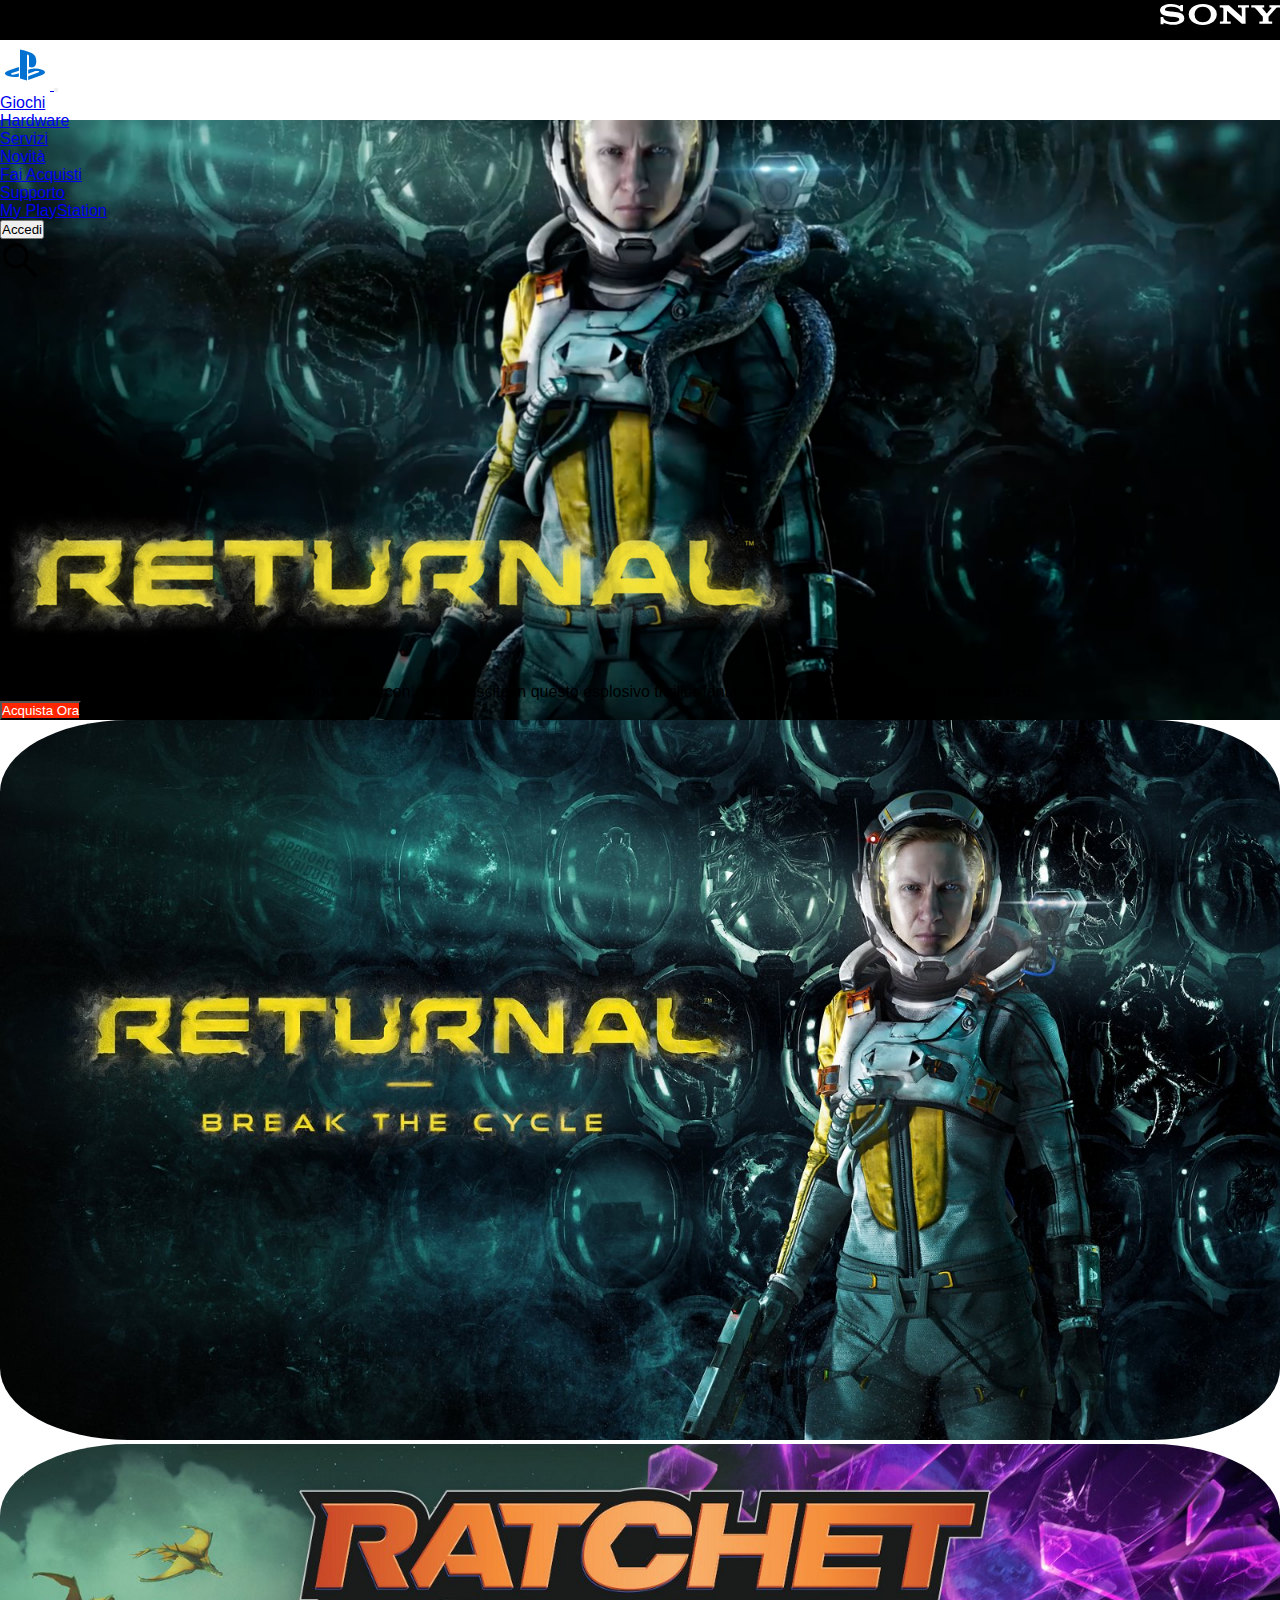
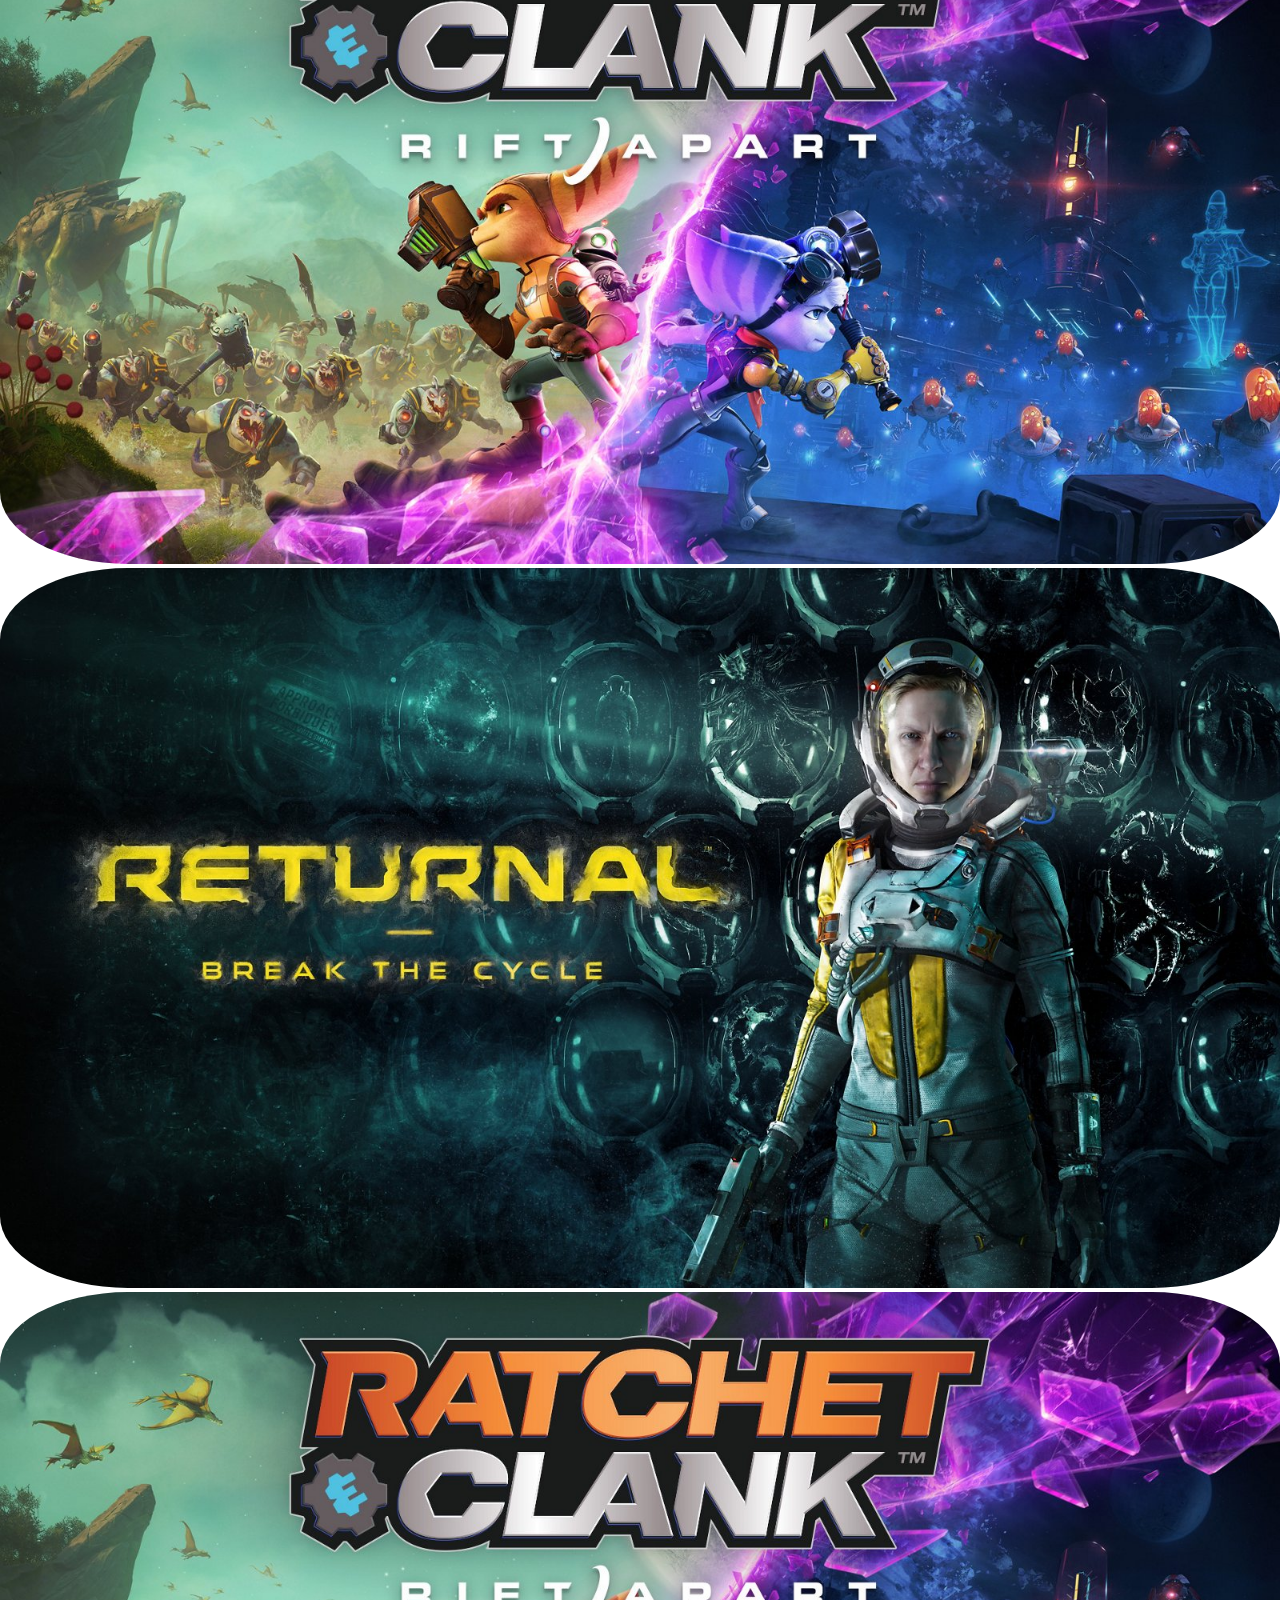
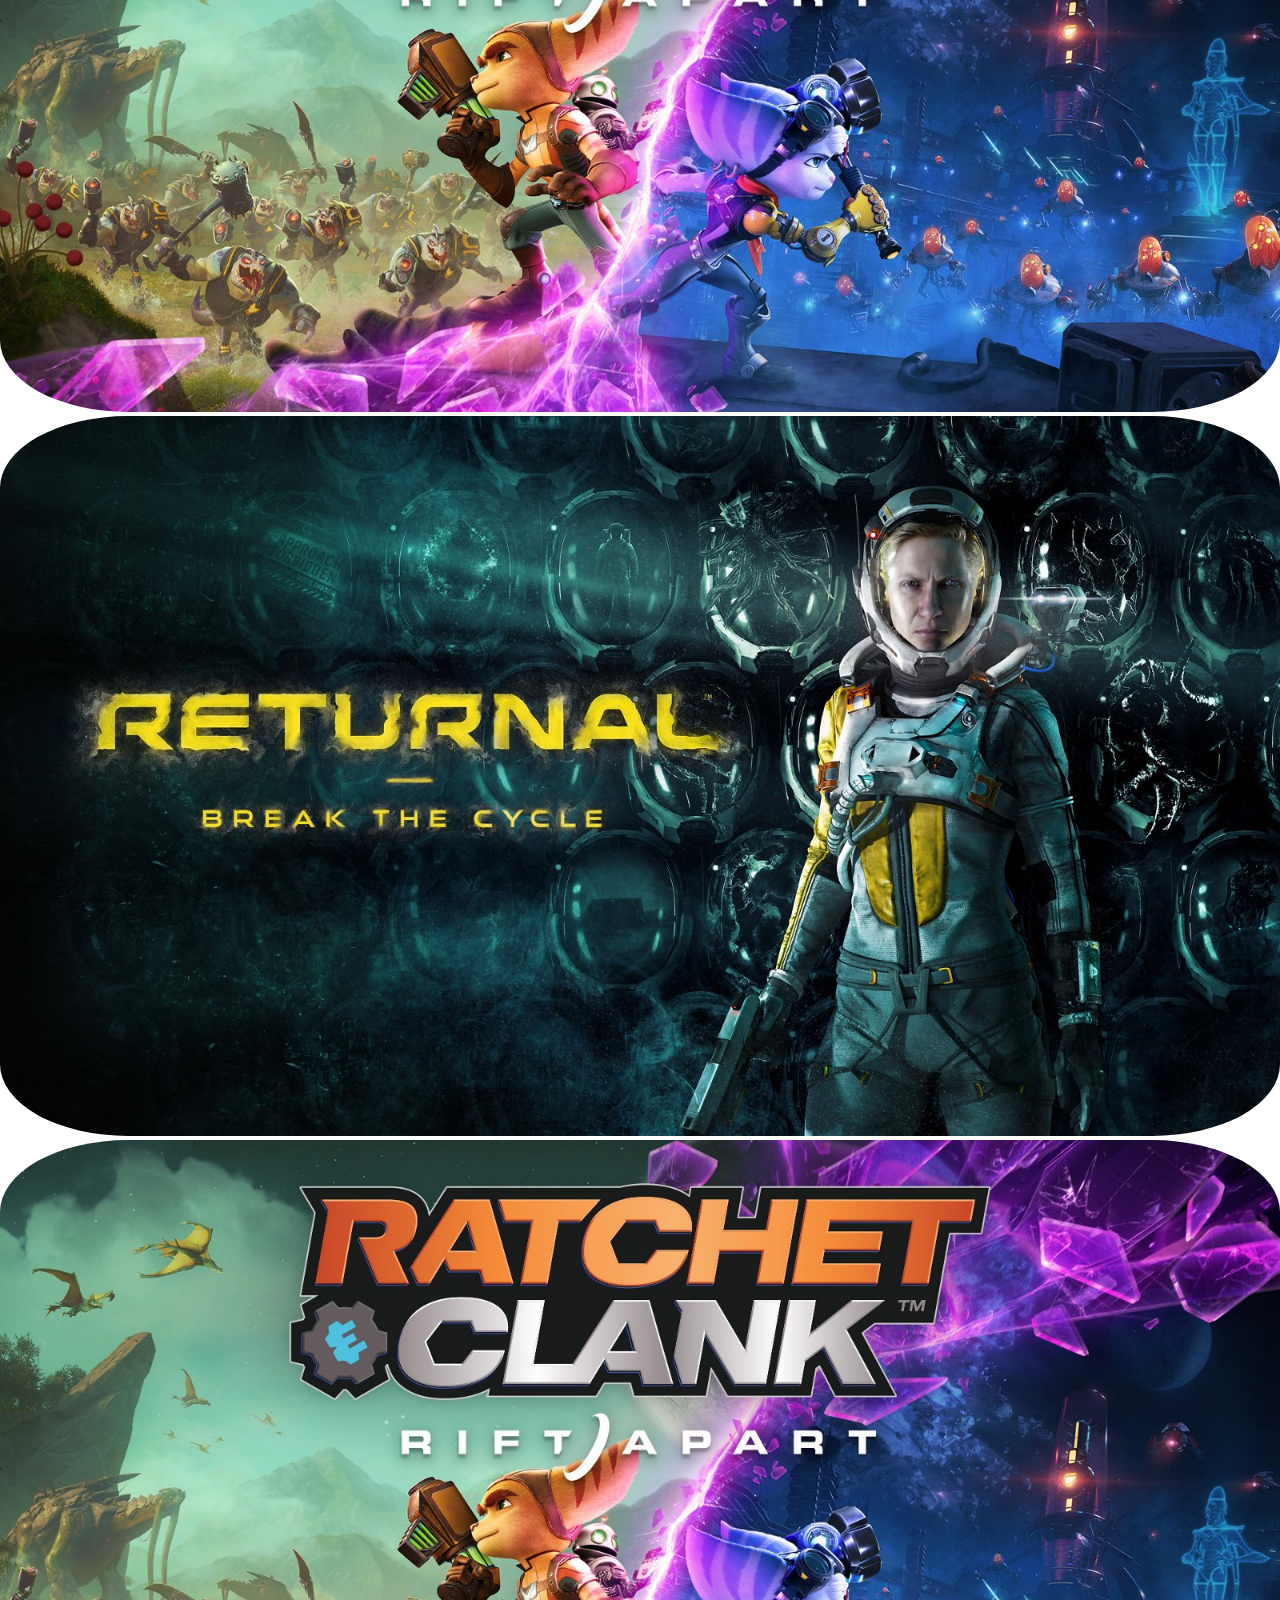
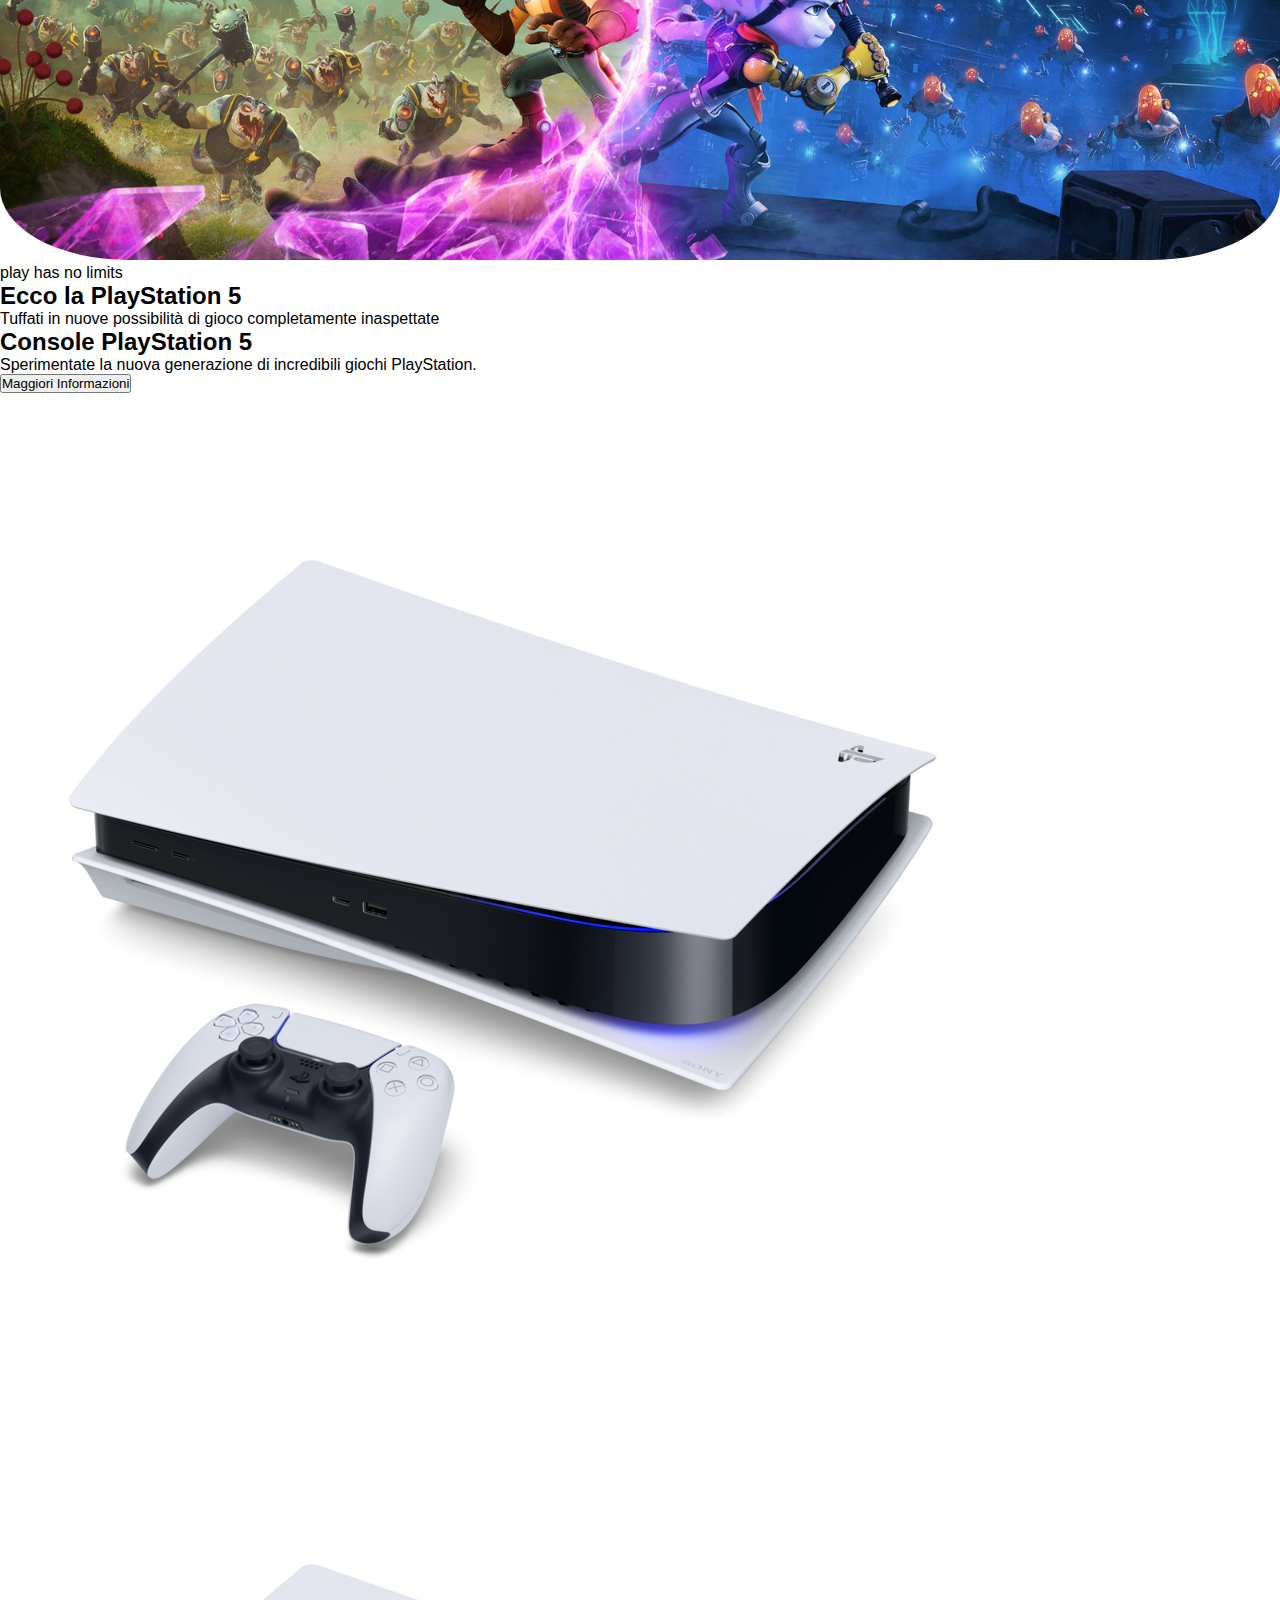
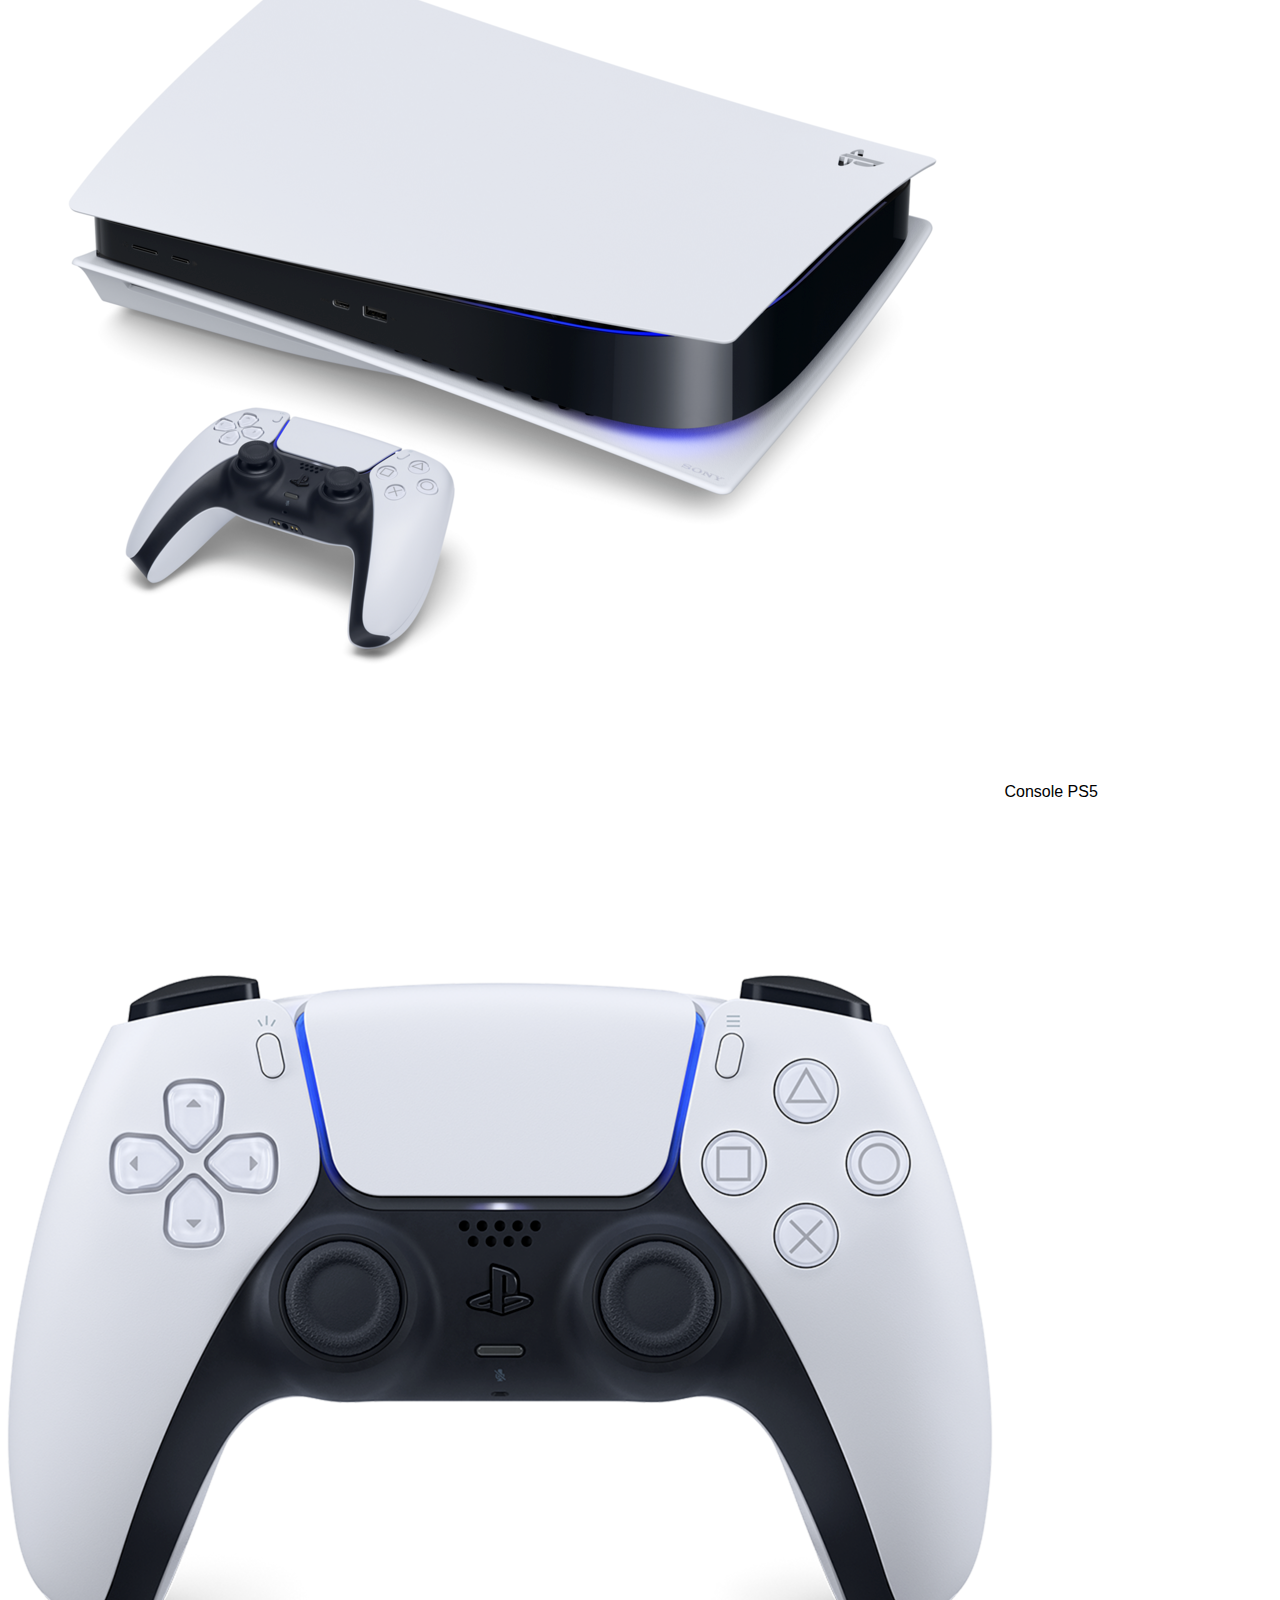
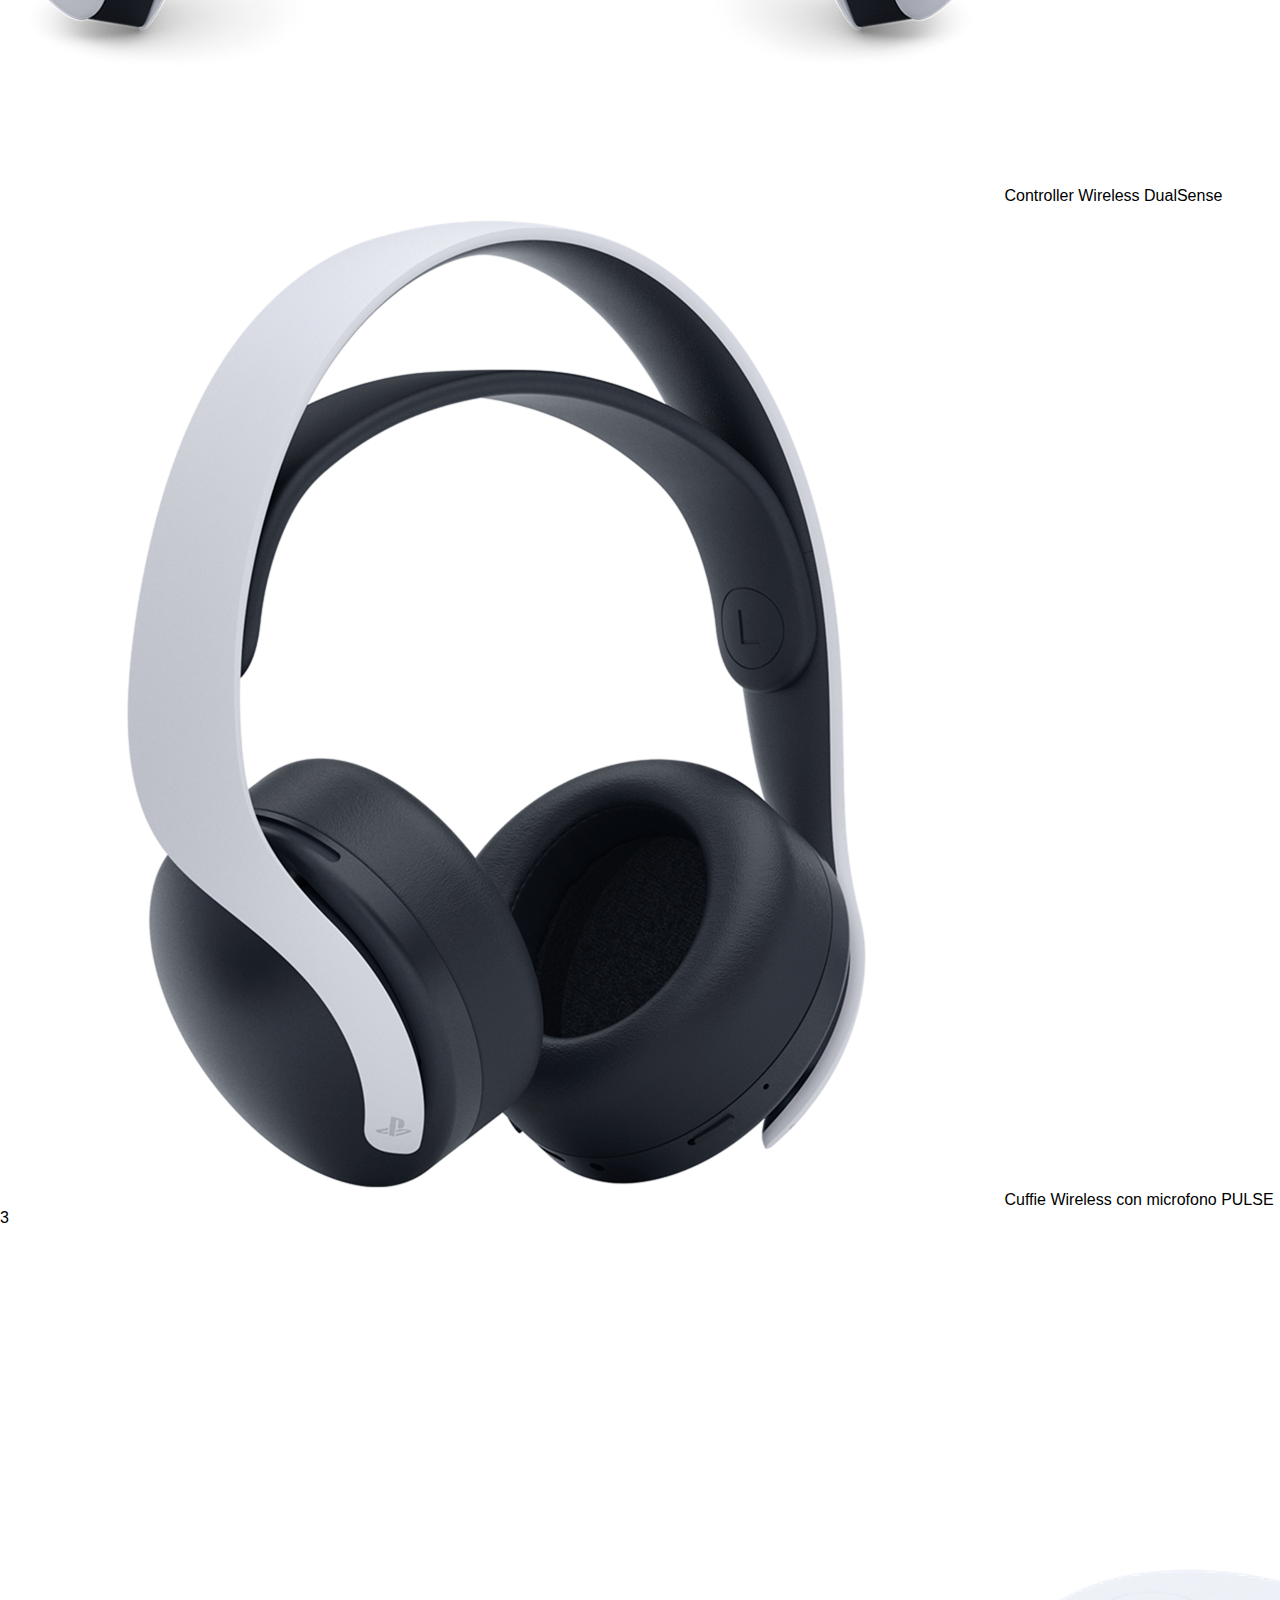
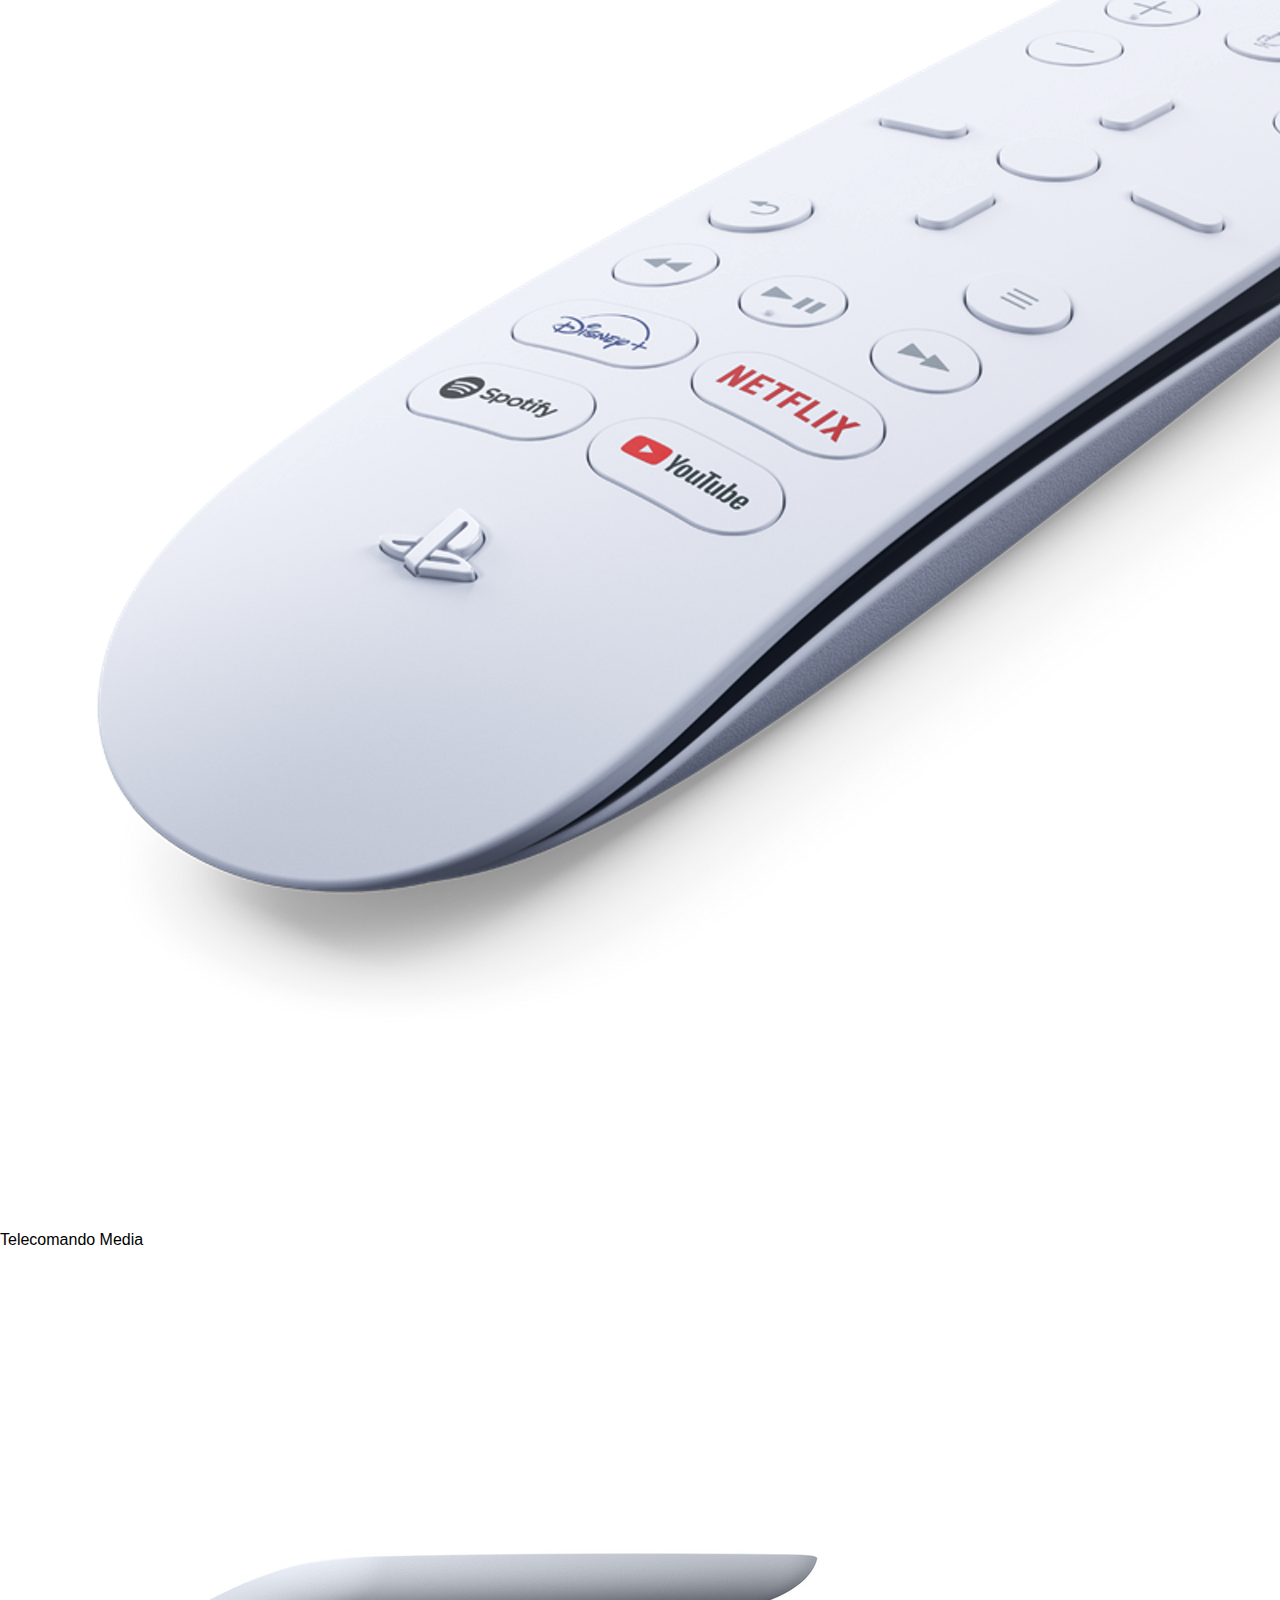
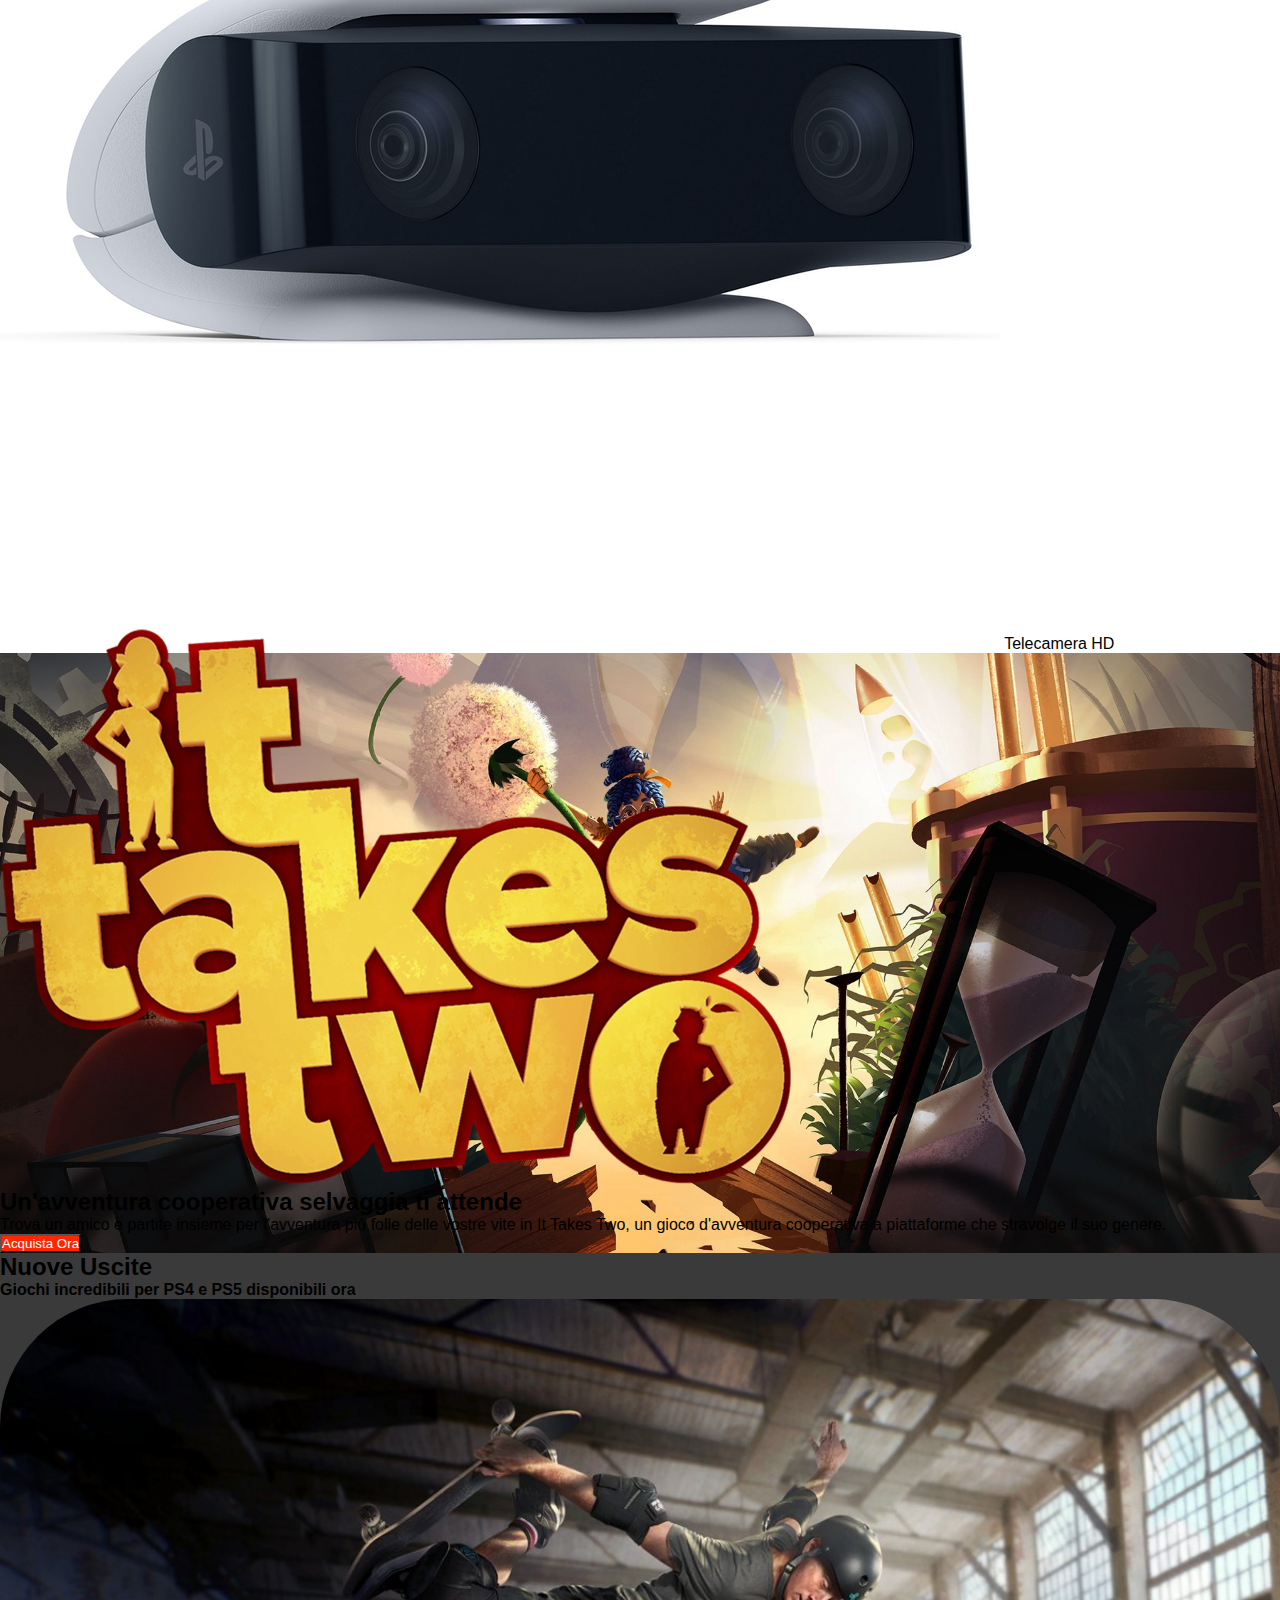
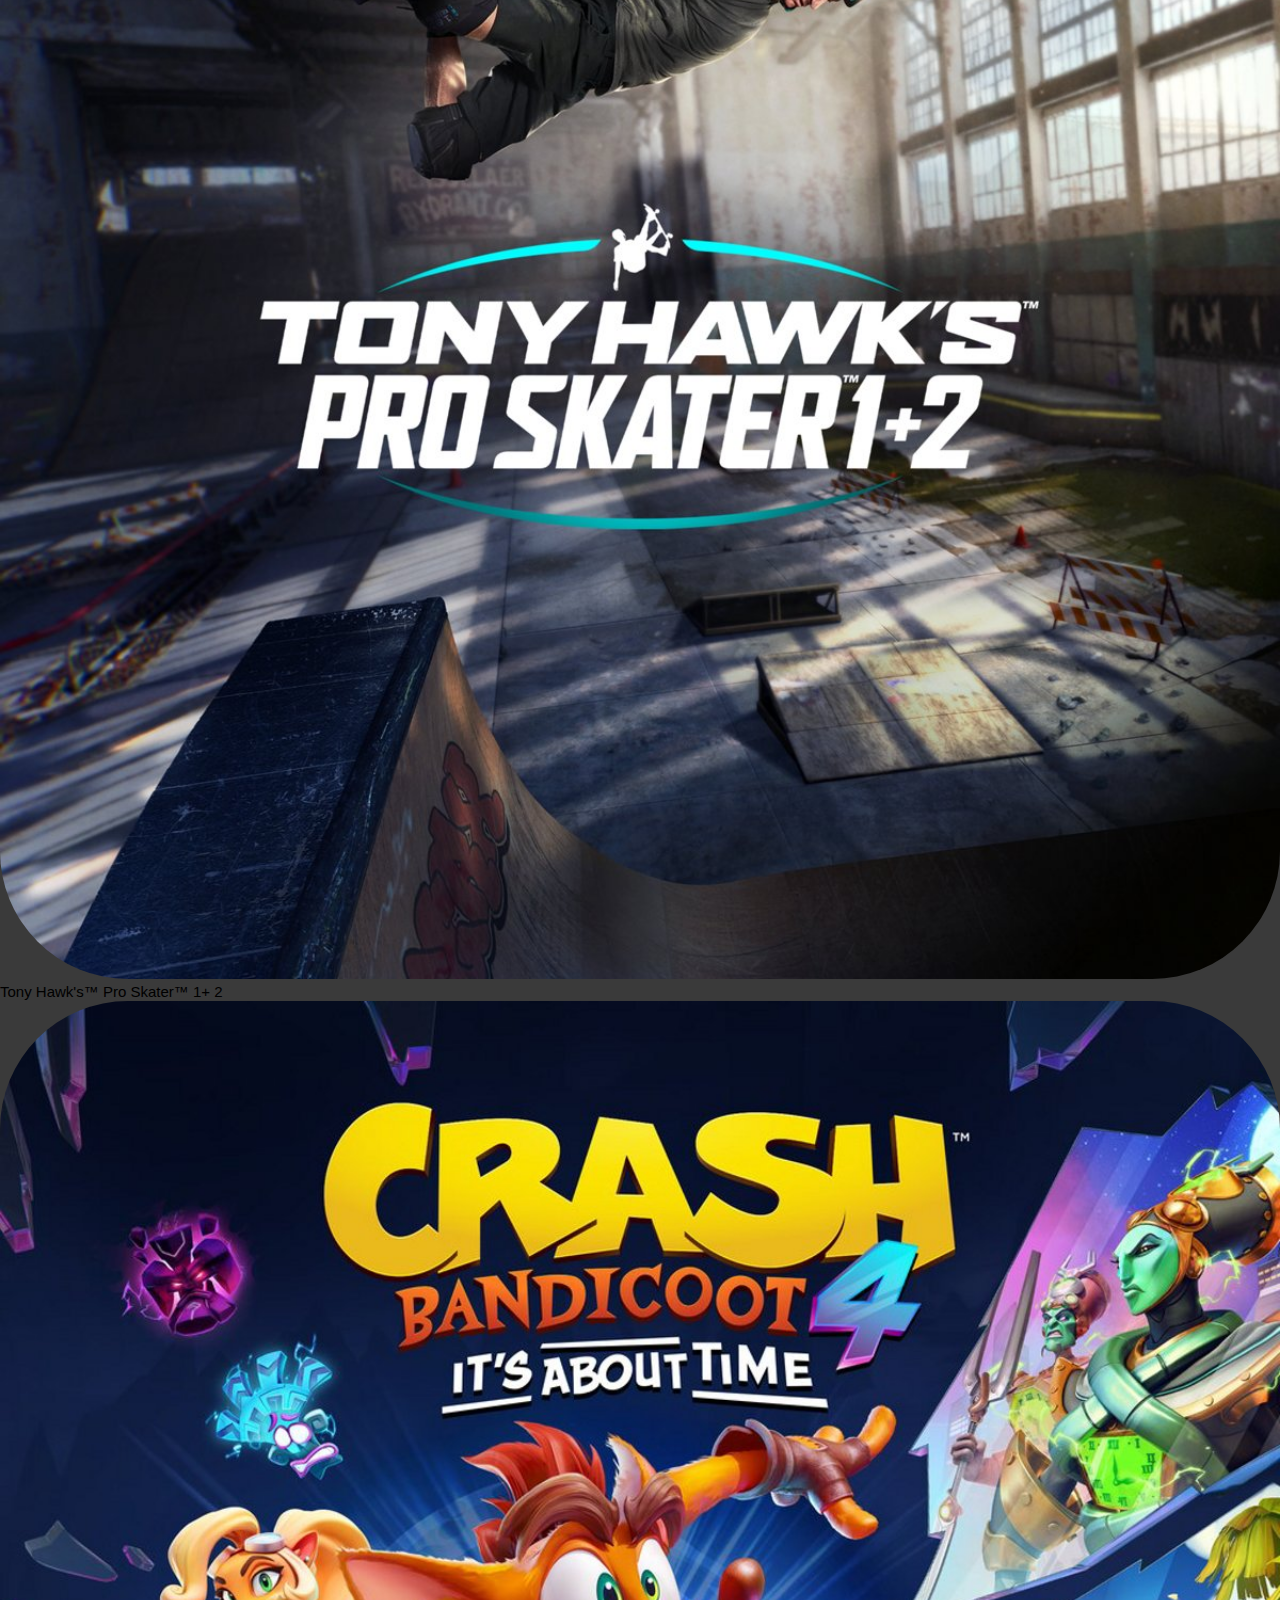
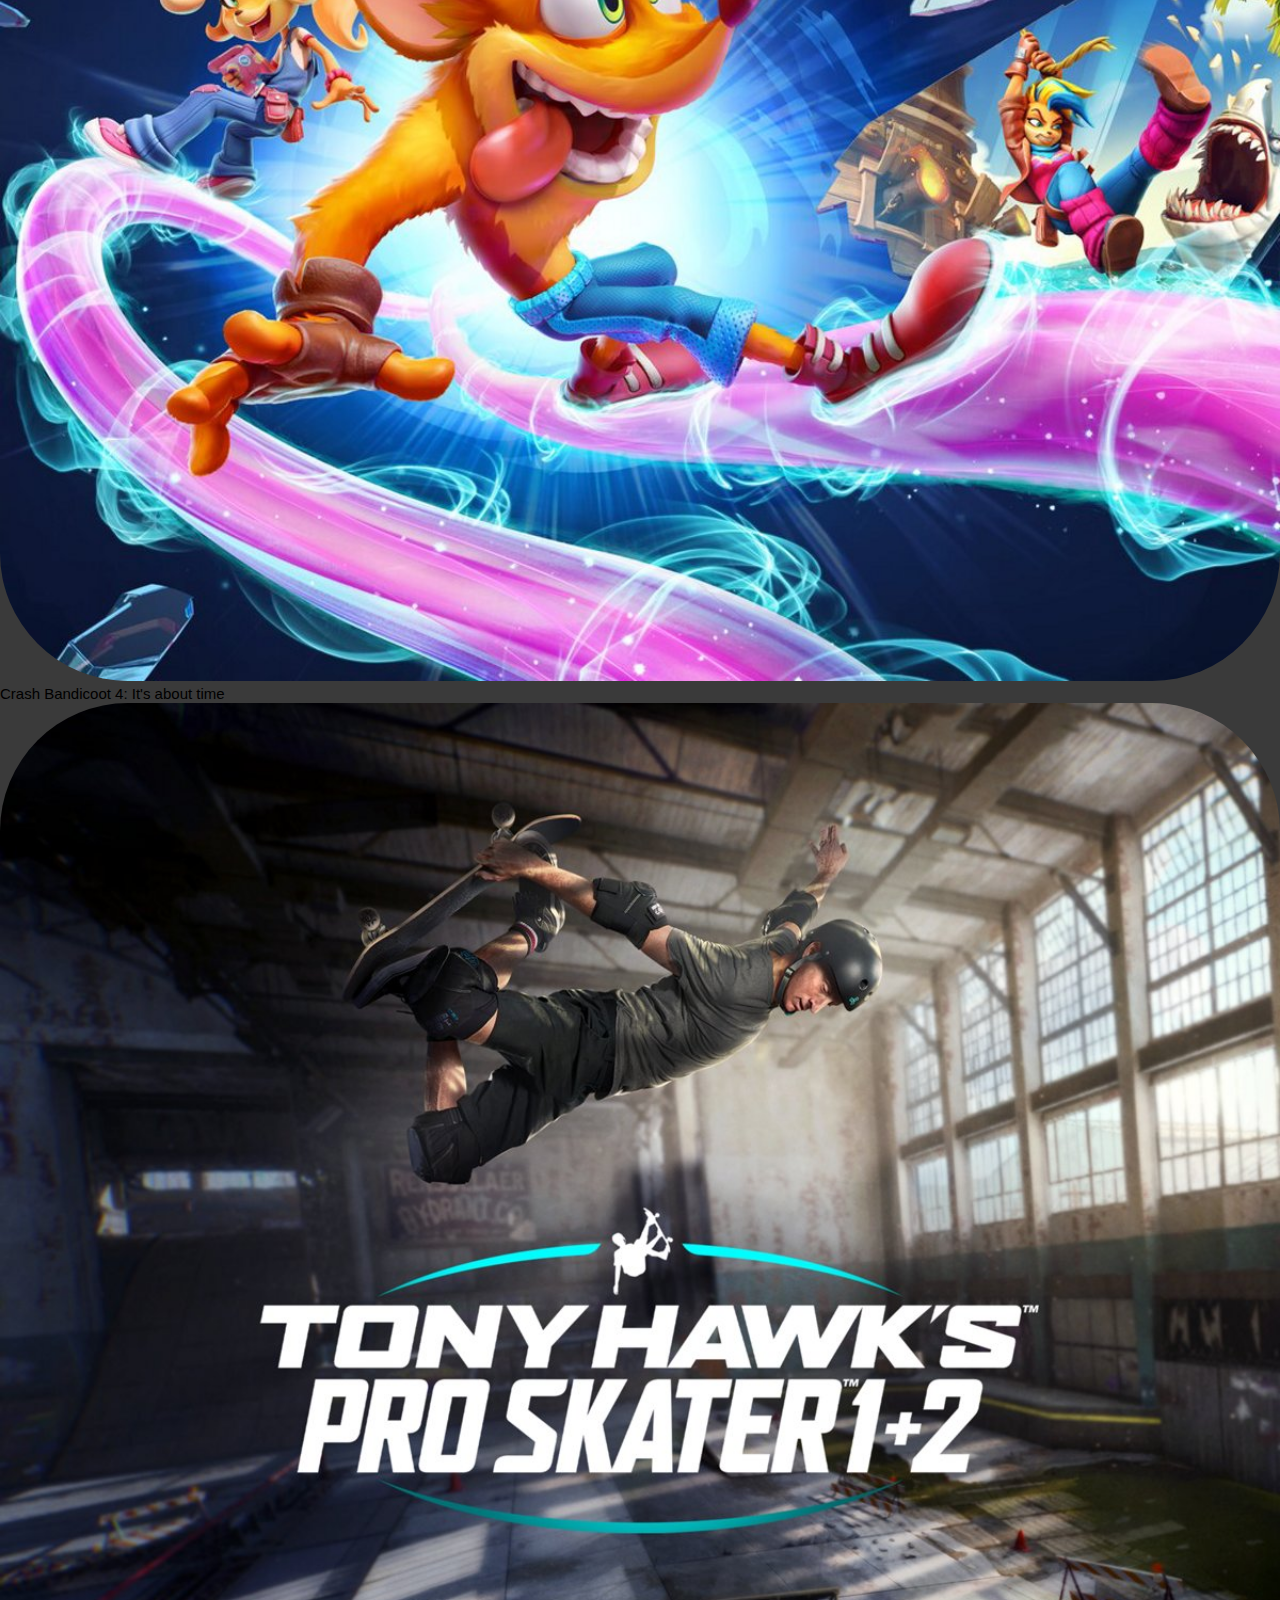
==== index.html @ adc06796 "Modifiche" ====
<!DOCTYPE html>
<html lang="en">

<head>
    <meta charset="UTF-8">
    <meta http-equiv="X-UA-Compatible" content="IE=edge">
    <meta name="viewport" content="width=device-width, initial-scale=1.0">
    <link rel="stylesheet" href="https://cdnjs.cloudflare.com/ajax/libs/font-awesome/6.0.0-beta2/css/all.min.css"
        integrity="sha512-YWzhKL2whUzgiheMoBFwW8CKV4qpHQAEuvilg9FAn5VJUDwKZZxkJNuGM4XkWuk94WCrrwslk8yWNGmY1EduTA=="
        crossorigin="anonymous" referrerpolicy="no-referrer" />
    <link href="https://cdn.jsdelivr.net/npm/bootstrap@5.1.3/dist/css/bootstrap.min.css" rel="stylesheet"
        integrity="sha384-1BmE4kWBq78iYhFldvKuhfTAU6auU8tT94WrHftjDbrCEXSU1oBoqyl2QvZ6jIW3" crossorigin="anonymous">
    <link rel="stylesheet" href="css/style.css">
    <title>Playstation</title>
</head>

<body class="debug">

    <!--INIZIO HEADER-->
    <header>

        <!--Header Top-->
        <div class="head-top">
            <div class="container">
                <div class="row">
                    <div class="col-12 ">



                        <img src="img/sony_logo.svg" class="logo" alt="Sony Logo">

                    </div>
                </div>
            </div>
        </div>
        <!--///Header Top-->

        <!--Header Bottom / Nav-->
        <div class="head-bottom ">
            <nav class="navbar navbar-expand-lg navbar-light ms_bg-navbar  ">
                <div class="container">
                    <a class="navbar-brand" href="#"> <img src="img/play_logo.svg" alt="PS Logo"> </a>

                    <button class="navbar-toggler" type="button" data-bs-toggle="collapse" data-bs-target="#navbarNav"
                        aria-controls="navbarNav" aria-expanded="false" aria-label="Toggle navigation">
                        <span class="navbar-toggler-icon"></span>
                    </button>

                    <div class="collapse navbar-collapse justify-content-start" id="navbarNav">
                        <ul class="navbar-nav">
                            <li class="nav-item">
                                <a class="nav-link" href="#">Giochi</a>
                            </li>
                            <li class="nav-item">
                                <a class="nav-link" href="#">Hardware</a>
                            </li>
                            <li class="nav-item">
                                <a class="nav-link" href="#">Servizi</a>
                            </li>
                            <li class="nav-item">
                                <a class="nav-link" href="#">Novità</a>
                            </li>
                            <li class="nav-item">
                                <a class="nav-link" href="#">Fai Acquisti</a>
                            </li>
                            <li class="nav-item">
                                <a class="nav-link" href="#">Supporto</a>
                            </li>
                        </ul>
                    </div>

                    <div class="collapse navbar-collapse justify-content-end" id="navbarNav">
                        <ul class="navbar-nav">
                            <li class="nav-item">
                                <a class="nav-link me-2" aria-current="page" href="#">My PlayStation</a>
                            </li>
                            <li class="nav-item">
                                <button type="button"
                                    class="nav-link btn btn-dark rounded-pill text-white me-2 ps-3 pe-3"> Accedi
                                </button>
                            </li>
                            <li class="nav-item">

                                <img src="img/lens.svg" class="nav-link search-logo" alt="Search">
                            </li>
                        </ul>
                    </div>

                </div>
            </nav>
        </div>
        <!--///Header Bottom / Nav-->

    </header>
    <!--FINE HEADER-->


    <!--INIZIO JUMBO-->
    <section class="jumbo">
        <div class="container text-white">

            <div class="row">
                <div class="col-12">
                    <img src="img/returnal-hero-banner-logo.png" class="w-50 mb-5" alt="Returnal">
                </div>
            </div>

            <div class="row">
                <div class="col-12 col-xxl-4 mb-5">

                    <h1>Rompi il cerchio</h1>

                    <p class="my-4">Rialzati dopo ogni sconfitta e affronta una nuova sfida con ogni rinascita in questo
                        esplosivo
                        thriller fantascientifico, disponibile in esclusiva su PS5.</p>

                    <button class="btn rounded-pill ms_btn_red" type="submit">Acquista Ora</button>

                </div>

            </div>
        </div>
    </section>
    <!--FINE JUMBO-->



    <!--GAMES-->
    <div class="row-games mt-4 mb-5">
        <div class="container">

            <div class="row g-4">

                <div class="col-6 col-sm-4 col-xxl-2">
                    <img src="img/returnal-listing-thumb-01-ps5.jpg" class="img-fluid" alt="Returnal">
                </div>

                <div class="col-6 col-sm-4 col-xxl-2">
                    <img src="img/ratchet-and-clank-rift-apart-keyart.jpg" class=" img-fluid" alt="Ratchet and Clank">
                </div>

                <div class="col-6 col-sm-4 col-xxl-2">
                    <img src="img/returnal-listing-thumb-01-ps5.jpg" class=" img-fluid" alt="Returnal">
                </div>

                <div class="col-6 col-sm-4 col-xxl-2">
                    <img src="img/ratchet-and-clank-rift-apart-keyart.jpg" class="img-fluid" alt="Ratchet and Clank">
                </div>

                <div class="col-6 col-sm-4 col-xxl-2">
                    <img src="img/returnal-listing-thumb-01-ps5.jpg" class=" img-fluid" alt="Returnal">
                </div>

                <div class="col-6 col-sm-4 col-xxl-2">
                    <img src="img/ratchet-and-clank-rift-apart-keyart.jpg" class=" img-fluid" alt="Ratchet and Clank">
                </div>

            </div>
        </div>
    </div>
    <!--///GAMES-->



    <!--INIZIO SECTION 1-->
    <section class="section-1 text-center mt-5 ">
        <div class="container">
            <div class="row">
                <div class="col-12">
                    <span class="text-uppercase text-primary"> play has no limits</span>
                    <h2>Ecco la PlayStation 5</h2>
                    <p class="text-muted my-4">Tuffati in nuove possibilità di gioco completamente inaspettate</p>
                </div>
            </div>
        </div>
    </section>
    <!--FINE SECTION 1-->


    <!--INIZIO SECTION 2-->
    <section class="section-2 my-5">
        <div class="container">
            <div class="row d-flex align-items-center mb-5">

                <div class="col-12 col-md-6">


                    <h2>Console PlayStation 5</h2>

                    <p class="text-muted">Sperimentate la nuova generazione di incredibili giochi PlayStation.</p>

                    <button class="btn btn-primary rounded-pill my-4" type="submit">Maggiori Informazioni</button>


                </div>

                <div class="col-12 col-md-6">
                    <img src="img/playstation-5-thumb.png" class="img-fluid" alt="PS5">
                </div>

            </div>
        </div>

        <div class="container">
            <div class="row d-flex justify-content-center">

                <div class="col-4 col-md-2 text-center">
                    <img src="img/playstation-5-thumb.png" class=" img-fluid" alt="PS5">
                    <span class="d-none d-md-block">Console PS5</span>
                </div>

                <div class="col-4 col-md-2 text-center">
                    <img src="img/joypad-thumb.png" class=" img-fluid" alt="PS5 Controller">
                    <span class="d-none d-md-block">Controller Wireless DualSense</span>
                </div>

                <div class="col-4 col-md-2 text-center">
                    <img src="img/headset-thumb.png" class=" img-fluid" alt="PS5 Cuffie">
                    <span class="d-none d-md-block">Cuffie Wireless con microfono PULSE 3</span>
                </div>

                <div class="col-4 col-md-2 text-center">
                    <img src="img/remote-thumb.png" class=" img-fluid" alt="PS5 Telecomando">
                    <span class="d-none d-md-block">Telecomando Media</span>
                </div>

                <div class="col-4 col-md-2 text-center">
                    <img src="img/camera-thumb.jpg" class=" img-fluid" alt="PS5 Camera">
                    <span class="d-none d-md-block">Telecamera HD</span>
                </div>

            </div>

        </div>

    </section>
    <!--FINE SECTION 2-->


    <!--INIZIO SECTION 3-->
    <section class="section-3 py-5">
        <div class="container text-white">

            <div class="row">
                <div class="col-12">
                    <img src="img/it-takes-two-logo.png" class="w-25 mb-5" alt="It Takes Two Logo">
                </div>
            </div>

            <div class="row">
                <div class="col-12 col-md-5">

                    <h2>Un'avventura cooperativa selvaggia ti attende</h2>

                    <p class="my-3">Trova un amico e partite insieme per l'avventura più folle delle vostre vite in It
                        Takes Two, un
                        gioco d'avventura cooperativa a piattaforme che stravolge il suo genere.</p>

                    <button class="btn rounded-pill ms_btn_red" type="submit">Acquista Ora</button>

                </div>

            </div>
        </div>

    </section>
    <!--FINE SECTION 3-->


    <!--INIZIO SECTION 4-->
    <section class="section-4 text-white py-5">

        <div class="container">
            <div class="row">
                <div class="col-12">
                    <h2>Nuove Uscite</h2>
                    <h4 class="pt-3 pb-3">Giochi incredibili per PS4 e PS5 disponibili ora</h4>
                </div>
            </div>

            <div class="row g-3">

                <div class="col-6 col-sm-4 col-xl-2 mb-5 text-center">
                    <img src="img/tony-hawks-pro-skater-1-2-store-art.jpg" class=" img-fluid" alt="Tony Hawks">
                    <span> Tony Hawk's&#8482; Pro Skater&#8482; 1+ 2</span>
                </div>

                <div class="col-6 col-sm-4 col-xl-2 mb-5 text-center">
                    <img src="img/crash-bandicoot-4-its-about-time-store-art.jpg" class="img-fluid"
                        alt="Crash Bandicoot">
                    <span> Crash Bandicoot 4: It's about time</span>
                </div>

                <div class="col-6 col-sm-4 col-xl-2 mb-5 text-center">
                    <img src="img/tony-hawks-pro-skater-1-2-store-art.jpg" class=" img-fluid" alt="Tony Hawks">
                    <span> Tony Hawk's&#8482; Pro Skater&#8482; 1+ 2</span>
                </div>

                <div class="col-6 col-sm-4 col-xl-2 mb-5 text-center">
                    <img src="img/crash-bandicoot-4-its-about-time-store-art.jpg" class=" img-fluid"
                        alt="Crash Bandicoot">
                    <span> Crash Bandicoot 4: It's about time</span>
                </div>

                <div class="col-6 col-sm-4 col-xl-2 mb-5 text-center">
                    <img src="img/tony-hawks-pro-skater-1-2-store-art.jpg" class=" img-fluid" alt="Tony Hawks">
                    <span> Tony Hawk's&#8482; Pro Skater&#8482; 1+ 2</span>
                </div>

                <div class="col-6 col-sm-4 col-xl-2 mb-5 text-center">
                    <img src="img/crash-bandicoot-4-its-about-time-store-art.jpg" class=" img-fluid"
                        alt="Crash Bandicoot">
                    <span> Crash Bandicoot 4: It's about time</span>
                </div>

                <div class="col-6 col-sm-4 col-xl-2 mb-5 text-center">
                    <img src="img/tony-hawks-pro-skater-1-2-store-art.jpg" class="img-fluid" alt="Tony Hawks">
                    <span> Tony Hawk's&#8482; Pro Skater&#8482; 1+ 2</span>
                </div>

                <div class="col-6 col-sm-4 col-xl-2 mb-5 text-center">
                    <img src="img/crash-bandicoot-4-its-about-time-store-art.jpg" class="img-fluid"
                        alt="Crash Bandicoot">
                    <span> Crash Bandicoot 4: It's about time</span>
                </div>

                <div class="col-6 col-sm-4 col-xl-2 mb-5 text-center">
                    <img src="img/tony-hawks-pro-skater-1-2-store-art.jpg" class="img-fluid" alt="Tony Hawks">
                    <span> Tony Hawk's&#8482; Pro Skater&#8482; 1+ 2</span>
                </div>

                <div class="col-6 col-sm-4 col-xl-2 mb-5 text-center">
                    <img src="img/crash-bandicoot-4-its-about-time-store-art.jpg" class="img-fluid"
                        alt="Crash Bandicoot">
                    <span> Crash Bandicoot 4: It's about time</span>
                </div>

                <div class="col-6 col-sm-4 col-xl-2 mb-5 text-center">
                    <img src="img/tony-hawks-pro-skater-1-2-store-art.jpg" class="img-fluid" alt="Tony Hawks">
                    <span> Tony Hawk's&#8482; Pro Skater&#8482; 1+ 2</span>
                </div>

                <div class="col-6 col-sm-4 col-xl-2 mb-5 text-center">
                    <img src="img/crash-bandicoot-4-its-about-time-store-art.jpg" class="img-fluid"
                        alt="Crash Bandicoot">
                    <span> Crash Bandicoot 4: It's about time</span>
                </div>

            </div>

        </div>

    </section>
    <!--FINE SECTION 4-->


    <!--INIZIO SECTION 5-->

    <section class="section-5 text-center my-5">

        <div class="container">

            <div class="row">
                <div class="col-12">
                    <h2> Esplora PlayStation 4</h2>
                    <p class="text-muted mt-3 mb-5">Giochi incredibili e intrattenimento senza fine. <br>
                        Non c'è mai stato un momento migliore per giocare sulla tua PS4.
                    </p>
                </div>
            </div>
        </div>

        <div class="container">

            <div class="row">

                <div class="col-12 col-md-4 ">

                    <img src="img/ps4-slim-homepage-image-block.jpg" class="img-fluid" alt="PS4">

                    <h2>PlayStation 4</h2>

                    <p class="text-muted">Giochi incredibili live su PS4, con 1 TB di spazio di archiviazione.</p>

                    <button class="btn btn-primary rounded-pill my-4" type="submit">Scopri di più</button>

                </div>




                <div class="col-12 col-md-4 ">

                    <img src="img/double11-202010-tw-psvr.jpg" class="img-fluid" alt="PS VR">

                    <h2>PlayStation VR</h2>

                    <p class="text-muted">Oltre 500 titoli ed esperienze di gioco. <br> Scoprili tutti.</p>

                    <button class="btn btn-primary rounded-pill my-4" type="submit">Scopri di più</button>

                </div>



                <div class="col-12 col-md-4 ">

                    <img src="img/dualshock-4-listing-thumb.jpg" class="img-fluid" alt="">

                    <h2>Accessori</h2>

                    <p class="text-muted">Migliora la tua esperienza PS4 con una gamma di accessori ufficiali.</p>

                    <button class="btn btn-primary rounded-pill my-4" type="submit">Scopri di più</button>

                </div>

            </div>
        </div>

    </section>

    <!--FINE SECTION 5-->





    <!--INIZIO SECTION 6-->
    <section class="section-6  ">

        <div class="container">
            <div class="row">
                <div class="col-12 col-md-6 d-flex flex-column justify-content-center align-items-start">

                    <img src="img/ps-plus-logo.png" class="img-fluid w-75 mb-4" alt="PS PLUS">

                    <p>Migliora la tua esperienza Playstation con l'accesso a multigiocatore online, giochi mensili,
                        sconti esclusivi e altro ancora.</p>

                    <button class="btn btn-primary rounded-pill mt-3 mb-3" type="submit">Espolora PlayStation
                        Plus</button>
                </div>

                <div class="col-12 col-md-6 d-none d-md-block">

                    <img src="img/ps-plus-april-monthly-games-featured-image-block.png" class="img-fluid " alt="">

                </div>


            </div>
        </div>

    </section>
    <!--FINE SECTION 6-->



    <!--INIZIO SECTION 7-->
    <section class="section-7 my-5">

        <div class="container">

            <div class="row ">
                <div class="col-12 text-center">
                    <h2 class=""> Nuovi sconti sul PlayStation Store</h2>

                    <p class="text-muted mt-3 mb-5">Sconti pazzeschi, collezioni curate e saldi stagionali su PS5, PS4 e PS VR,
                        tutti in un unico posto.
                    </p>
                </div>
            </div>

            <div class="row g-3 mb-5">

                <div class="col-12 col-md-4 ">
                    <img src="img/playstation-store-games-under-20-spotlight.jpg" class="img-fluid" alt="">
                </div>

                <div class="col-12 col-md-4 ">
                    <img src="img/playstation-store-golden-week-sale-spotlight.jpg" class="img-fluid" alt="">
                </div>

                <div class="col-12 col-md-4 ">

                    <img src="img/playstation-store-free-to-play-spotlight.png" class="img-fluid" alt="">

                </div>

            </div>

        </div>

    </section>
    <!--FINE SECTION 7-->


    <!--INIZIO SECTION 8-->
    <section class="section-8 mt-5 mb-5">

        <div class="container">
            <div class="row">
                <div class="col-12 col-md-6 d-flex flex-column justify-content-center align-items-start">

                    <img src="img/ps-now-logo-two-column.png" class="img-fluid w-75 mb-4" alt="PS NOW">

                    <p class="text-white">Ottieni l'accesso immediato ad una vastissima raccolta di oltre 800 giochi per
                        PS4, PS3 e PS2
                        su PS4 o PC Windows, con nuovi titoli aggiunti ogni mese.
                    </p>

                    <button class="btn btn-light rounded-pill mt-3 mb-3" type="submit">Espolora PlayStation Now</button>

                </div>

                <div class="col-12 col-md-6 d-none d-md-block">

                    <img src="img/ps-now-april-featured-image-block.png" class="img-fluid" alt="PS Now April">

                </div>

            </div>
        </div>

    </section>
    <!--FINE SECTION 8-->



    <!--INIZIO SECTION 9-->
    <section class="section-9 my-5">

        <div class="container">

            <div class="row">
                <div class="col-12 mb-3">
                    <h2> Seguici sui Social Media</h2>
                </div>
            </div>

            <div class="row g-2 ">

                <div class="col-6 col-sm-3 ">
                    <a href="#">
                        <img src="img/twitter.jpg" class="img-fluid" alt="Twitter">
                    </a>
                </div>

                <div class="col-6 col-sm-3 ">
                    <a href="#">
                        <img src="img/facebook.jpg" class="img-fluid" alt="Facebook">
                    </a>
                </div>

                <div class="col-6 col-sm-3 ">
                    <a href="#">
                        <img src="img/instagram.jpg" class="img-fluid" alt="Instagram">
                    </a>
                </div>

                <div class="col-6 col-sm-3 ">
                    <a href="#">
                        <img src="img/youtube.png" class="img-fluid" alt="Youtube">
                    </a>
                </div>

            </div>

        </div>

    </section>
    <!--FINE SECTION 9-->


    <!--INIZIO FOOTER-->
    <footer>

        <!--Footer Top-->
        <div class="footer-top text-white pt-5 pb-5">
            <div class="container">

                <div class="row ">
                    <div class="col-12 col-lg-6">
                        <img src="img/ps-footer.svg" class="pslogo_foot mt-5 mb-4" alt="PS Logo">

                        <div class="d-flex">
                            <img src="img/language-globe.svg" class="globe mb-5 pe-3" alt="Globe">
                            <p>Country / Region: Italy</p>
                        </div>
                    </div>

         
                    <div class="col-12 col-md-4 col-lg-2">
                        <ul class="list-unstyled">
                            <li><a href="#"> Supporto</a></li>
                            <li><a href="#"> Informativa sulla Privacy</a></li>
                            <li><a href="#"> Termini di utilizzo</a></li>
                            <li><a href="#"> PS Studios</a></li>
                            <li><a href="#"> Chi Siamo </a></li>
                        </ul>
                    </div>

                    <div class="col-12 col-md-4 col-lg-2">
                        <ul class="list-unstyled">
                            <li><a href="#"> Termini di annullamento</a></li>
                            <li><a href="#"> Avvertenze per la salute</a></li>
                            <li><a href="#"> Classificazioni per età</a></li>
                            <li><a href="#"> Termini d'uso</a></li>
                            <li><a href="#"> Lavora con noi </a></li>
                            <li><a href="#"> Playstation e l'ambiente </a></li>
                            <li><a href="#"> Mappa del sito</a></li>

                        </ul>
                    </div>

                    <div class="col-12 col-md-4 col-lg-2">
                        <ul class="list-unstyled">
                            <li><a href="#"> Facebook</a></li>
                            <li><a href="#"> Twitter</a></li>
                            <li><a href="#"> Youtube </a></li>
                            <li><a href="#"> Instagram </a></li>
                        </ul>
                    </div>

                    <!--PROMEMORIA: MANCA LA VERSIONE FOOTER XXL-->
                </div>

            </div>

        </div>
        <!--///Footer Top-->


        <!--Footer Bottom-->
        <div class="footer-bottom pt-5 pb-5 ">
            <div class="container text-white">
                <div class="row">
                    <div class="col-12 col-md-6">

                        <img src="img/sie-logo.svg" class="w-25" alt="SI Logo">
                        <p class="py-3">
                            Website ©2021 Sony Interactive Entertainment Europe Limited. Tutti i contenuti, nomi dei
                            giochi, nomi commerciali e/o di abbigliamento, marchi registrati, grafica e immagini
                            associati sono marchi registrati e/o materiale protetto da copyright dei rispettivi
                            proprietari. Tutti i diritti riservati. <a href="#">Maggiori info</a>
                        </p>
                    </div>
                </div>

            </div>

        </div>

        <!--///Footer Bottom-->

    </footer>
    <!--FINE FOOTER-->





















    <script src="https://cdn.jsdelivr.net/npm/bootstrap@5.1.3/dist/js/bootstrap.bundle.min.js"
        integrity="sha384-ka7Sk0Gln4gmtz2MlQnikT1wXgYsOg+OMhuP+IlRH9sENBO0LRn5q+8nbTov4+1p"
        crossorigin="anonymous"></script>
</body>

</html>
---- css/style.css ----
* {
    margin: 0;
    padding: 0;
    box-sizing: border-box;
}

body {
    font-family: Arial, Helvetica, sans-serif;
}


.box {
    height: 120px;
    width: 230px;
    background-color: rgb(68, 169, 236);
    border: 1px solid black;
}

.box2 {
    width: 100%;
    background-color: blue;
}


/*HEADER*/
header {
    height: 120px;
    background-color: white;
}

.head-top {
    width: 100%;
    height: 40px;
    background-color: black;
    text-align: right;
    line-height: 40px;
}


.logo {
    width: 120px;
}


.search-logo {
    width: 40px;
}

.ms_btn_red {
    background-color: rgb(255, 38, 0);
    color: white;
}



/*JUMBO*/

.jumbo {
    height: 600px;
    background-image: url("../img/jumbo-bg.png");
    background-position: center;
    background-size: cover;

    display: flex;
    align-items: flex-end;
}

.row-games {
    /*background-color: lightskyblue;*/
}

.row-games img {
    width: 100%;
    height: 100%;

    border-radius: 10%;


}


/*SECTION-1*/
/*.section-1 {
    background-color: mediumseagreen;*/
}

/*SECTION-2*/
.section-2 {
    background-color: mediumslateblue;
}

/*SECTION-3*/
.section-3 {
    height: 600px;
    background-image: url("../img/it-takes-two-hero-banner-desktop.jpg");
    background-position: center;
    background-size: cover;

    display: flex;
    align-items: flex-end;
}

/*SECTION-4*/
.section-4 {
    background-color: rgb(58, 58, 58);
}

.section-4 .row img {
    width: 100%;
    height: 100%;

    object-fit: cover;
    border-radius: 10%;
}

.section-4 span {
    font-size: 15px
}

/*SECTION-5*/
.section-5 {
    background-color: white;

}

.section-5 .row img {


    object-fit: cover;
}

/*SECTION-6*/
.section-6 {
    background-color: lightgray;
}

/*SECTION-7*/
.section-7 {
    background-color: white;
}

/*SECTION-8*/
.section-8 {
    background-color: rgb(17, 28, 92);
}

/*SECTION-9*/
.section-9 {
    background-color: white;
}



   .section-9 img {
       object-fit: contain;
        /*min-width: 100px;
        max-width: 150px;*/
    }


/*FOOTER*/
footer {
    height: 100%;
    background-color: rgb(7, 3, 241);
}

.footer-top {}

.pslogo_foot {
    height: 50px;
}

.footer-top a {
    text-decoration: none;
    color: white;
}

.globe {
    height: 20px;
}

.footer-bottom {}
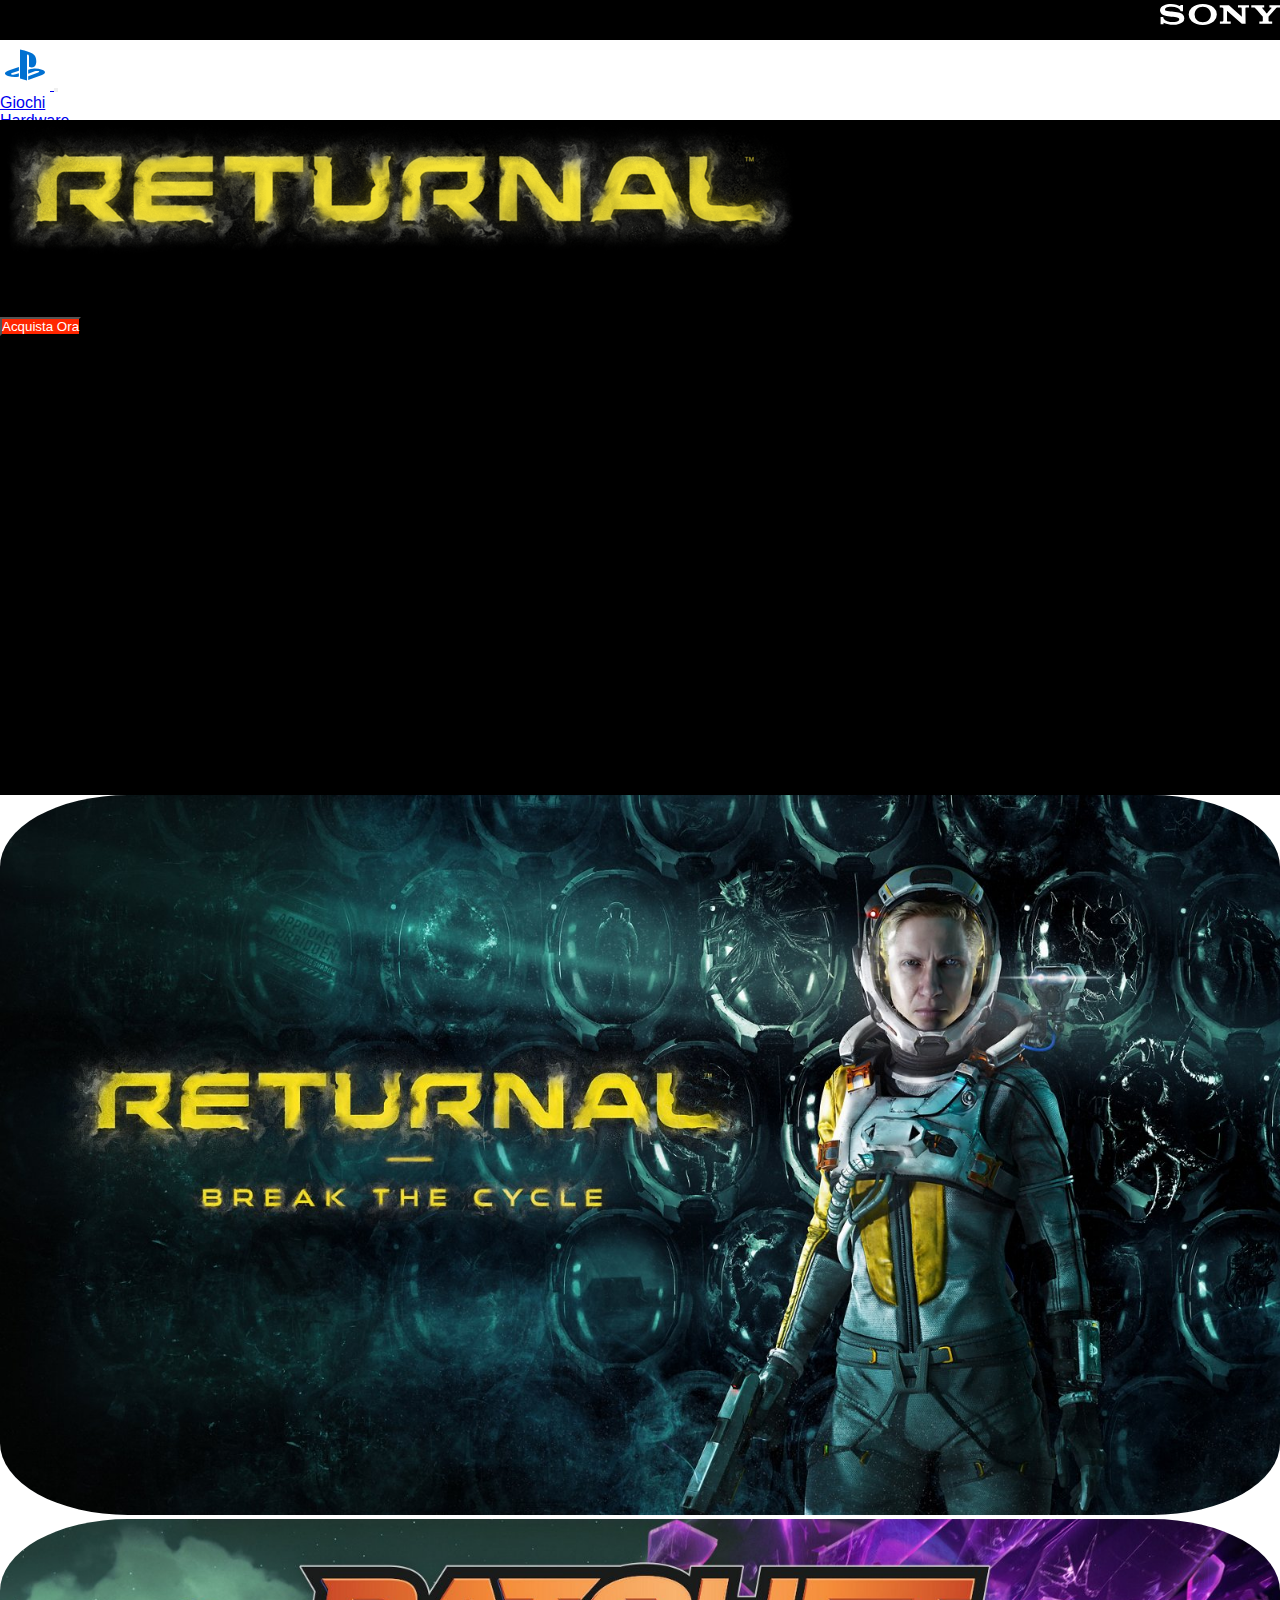
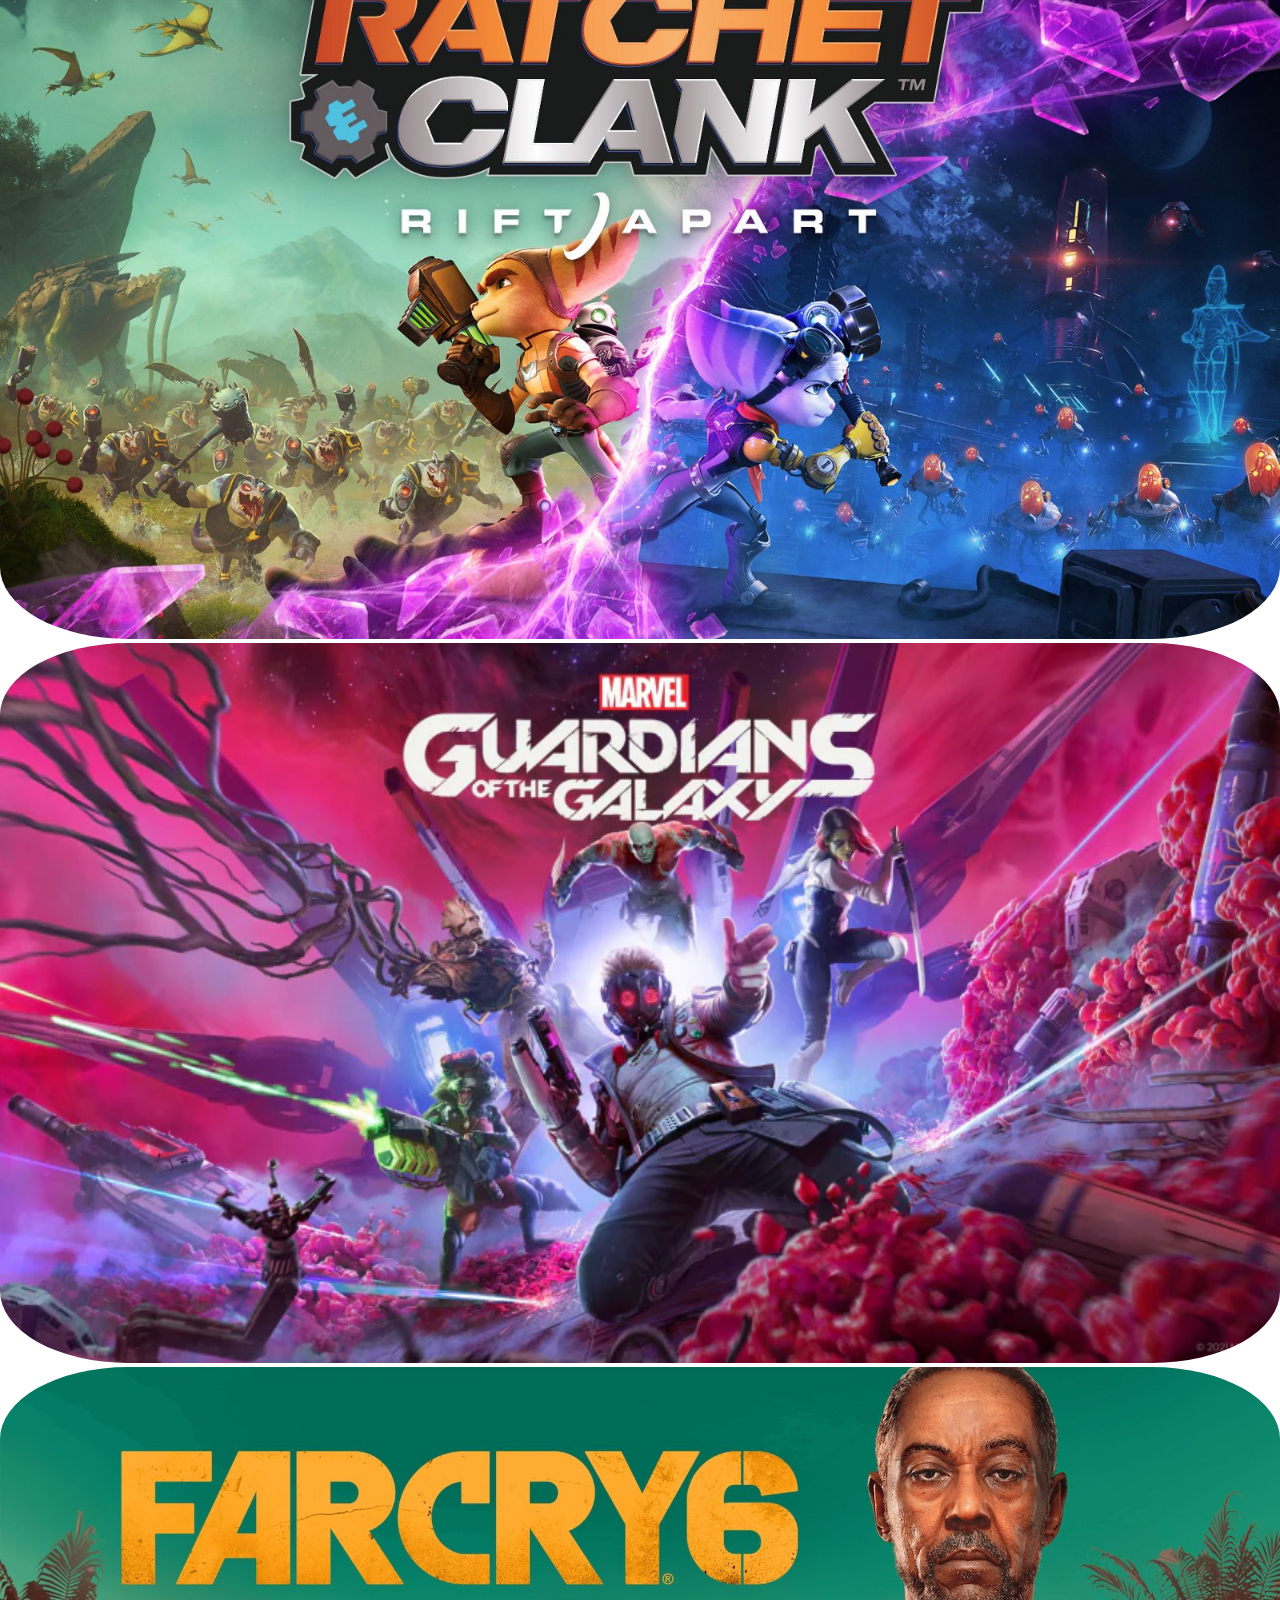
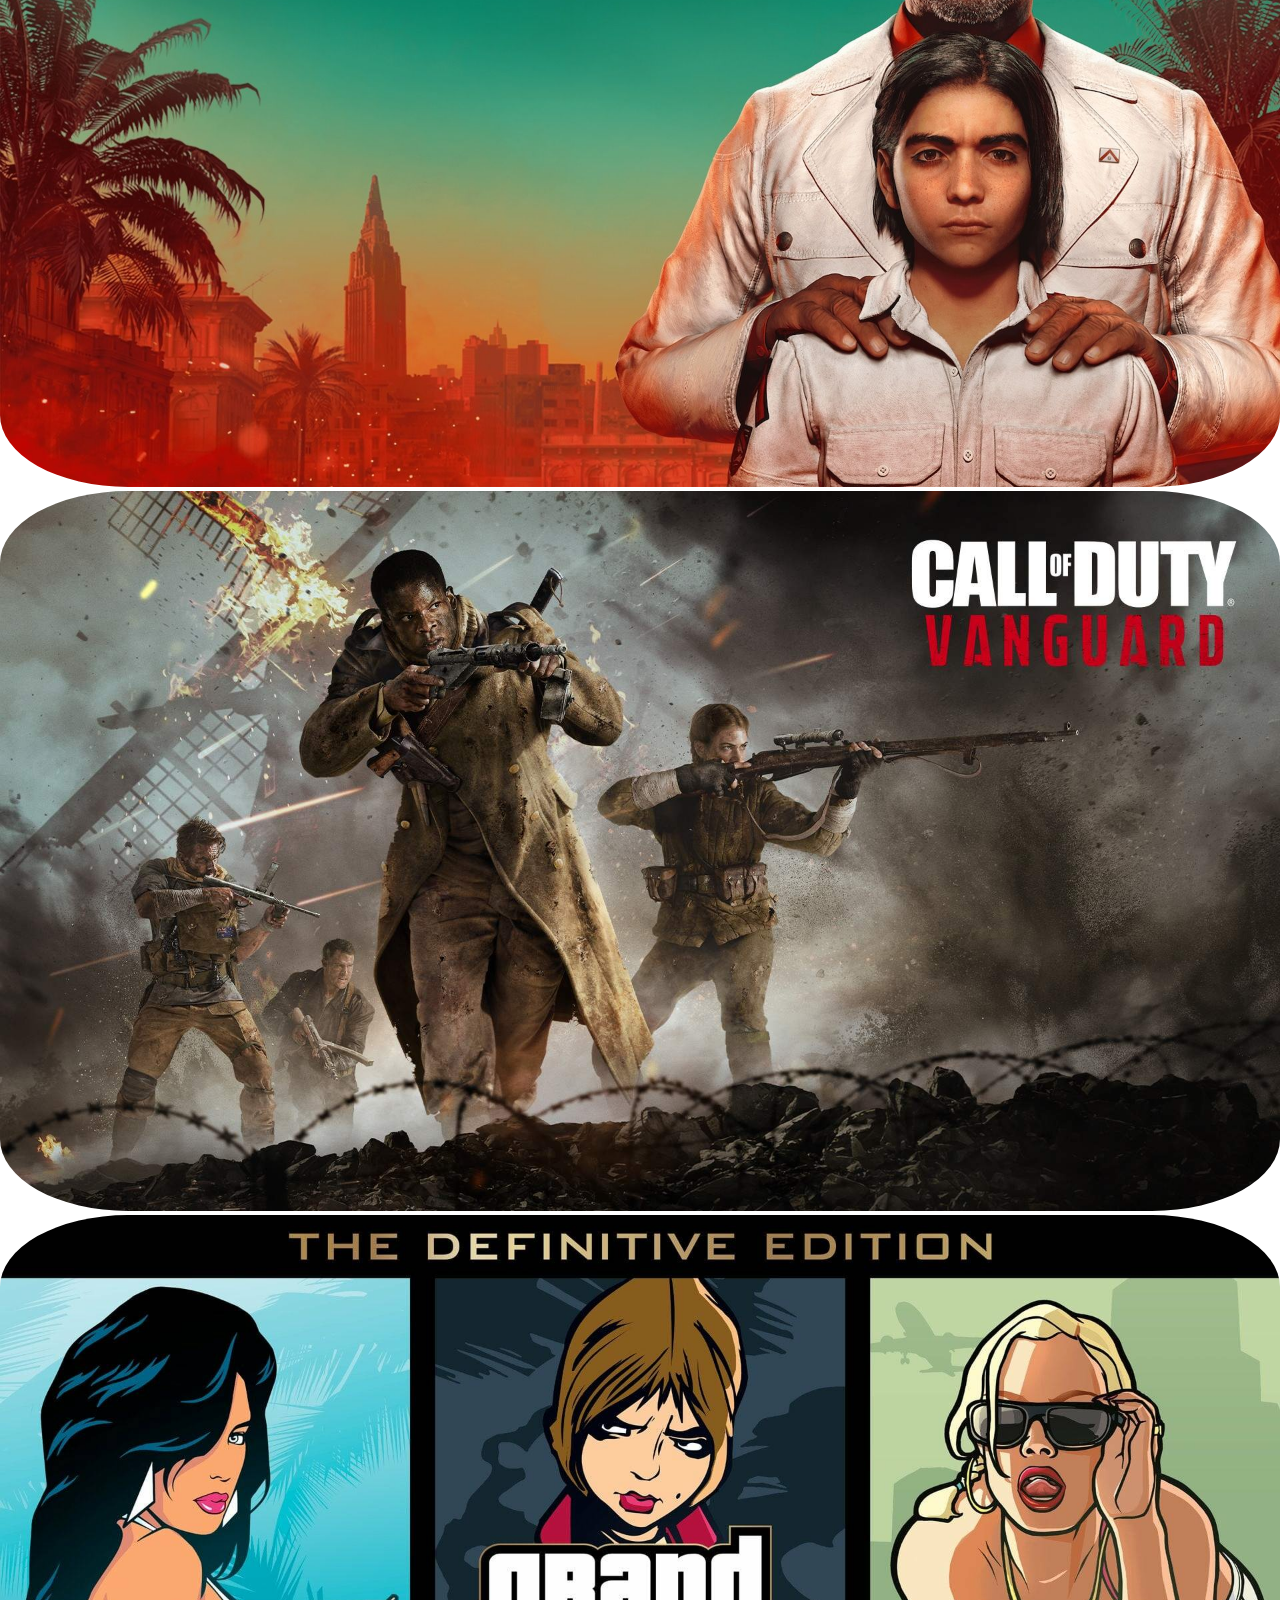
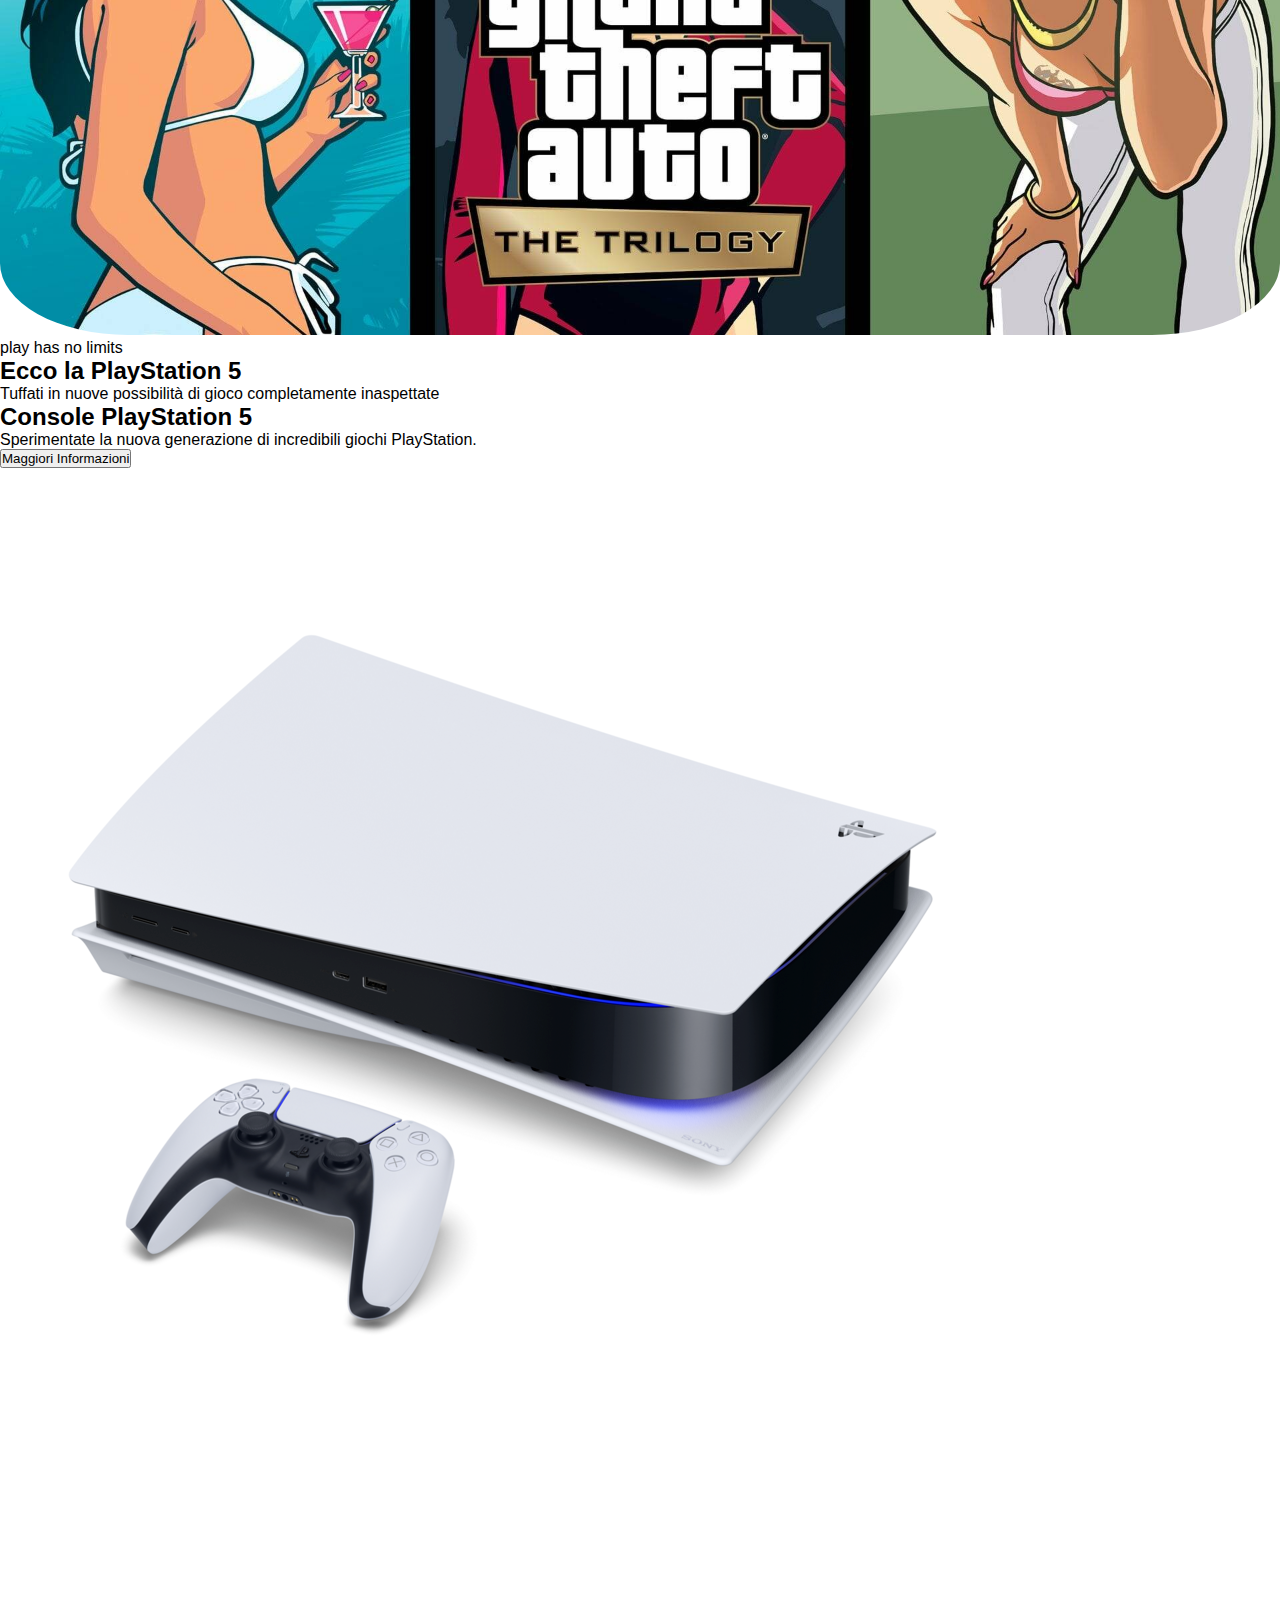
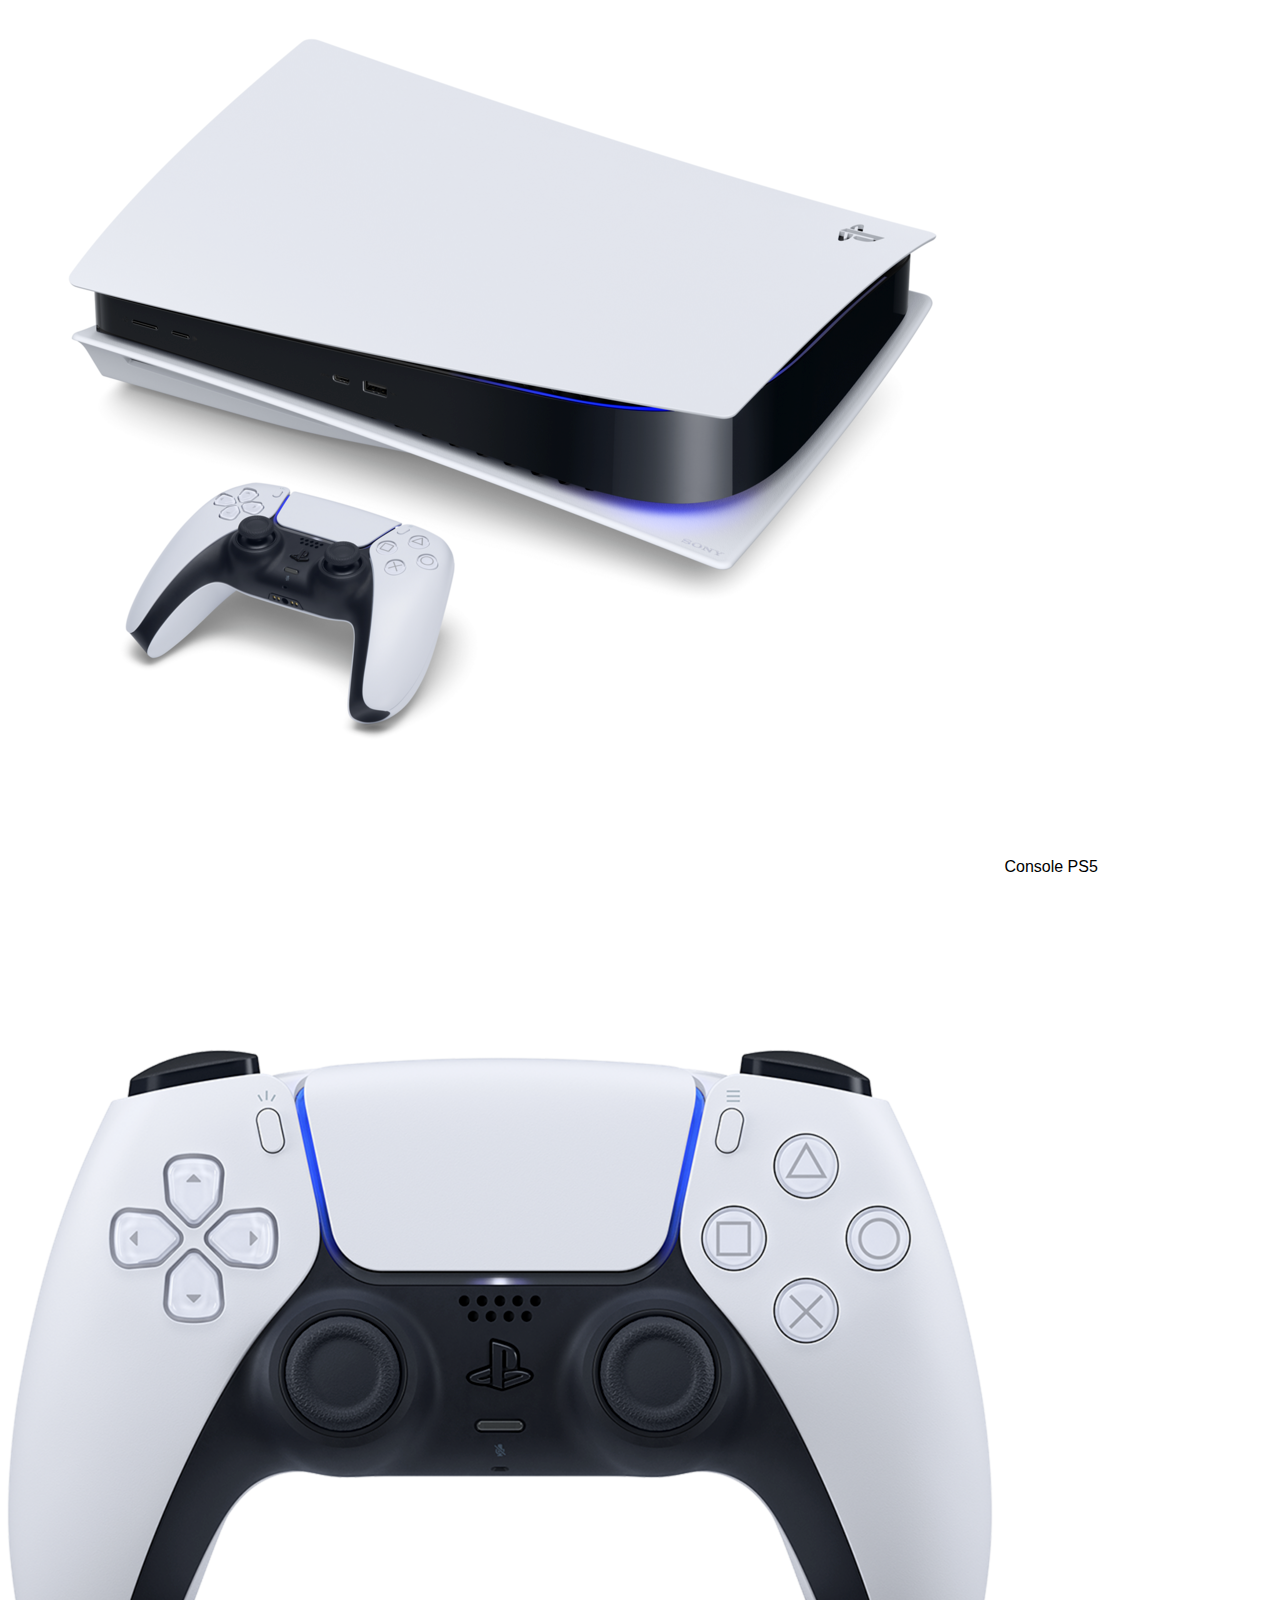
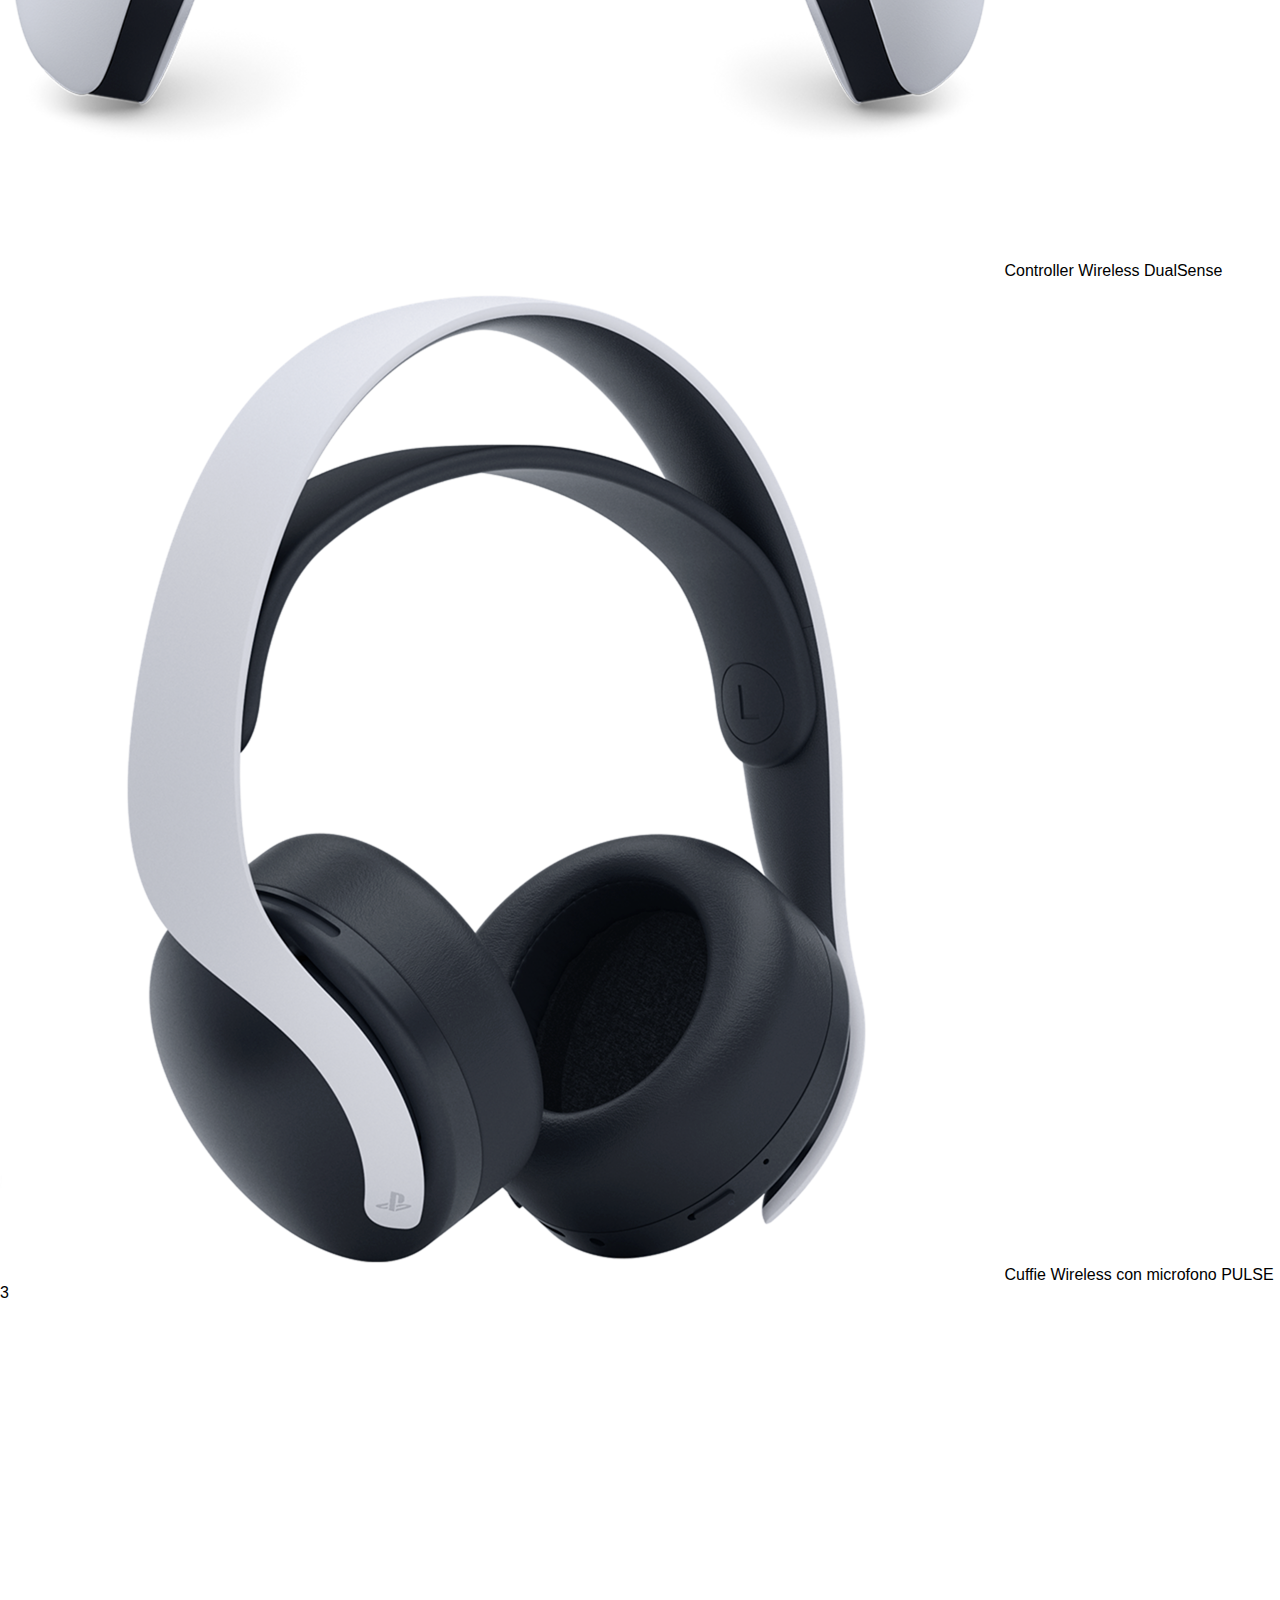
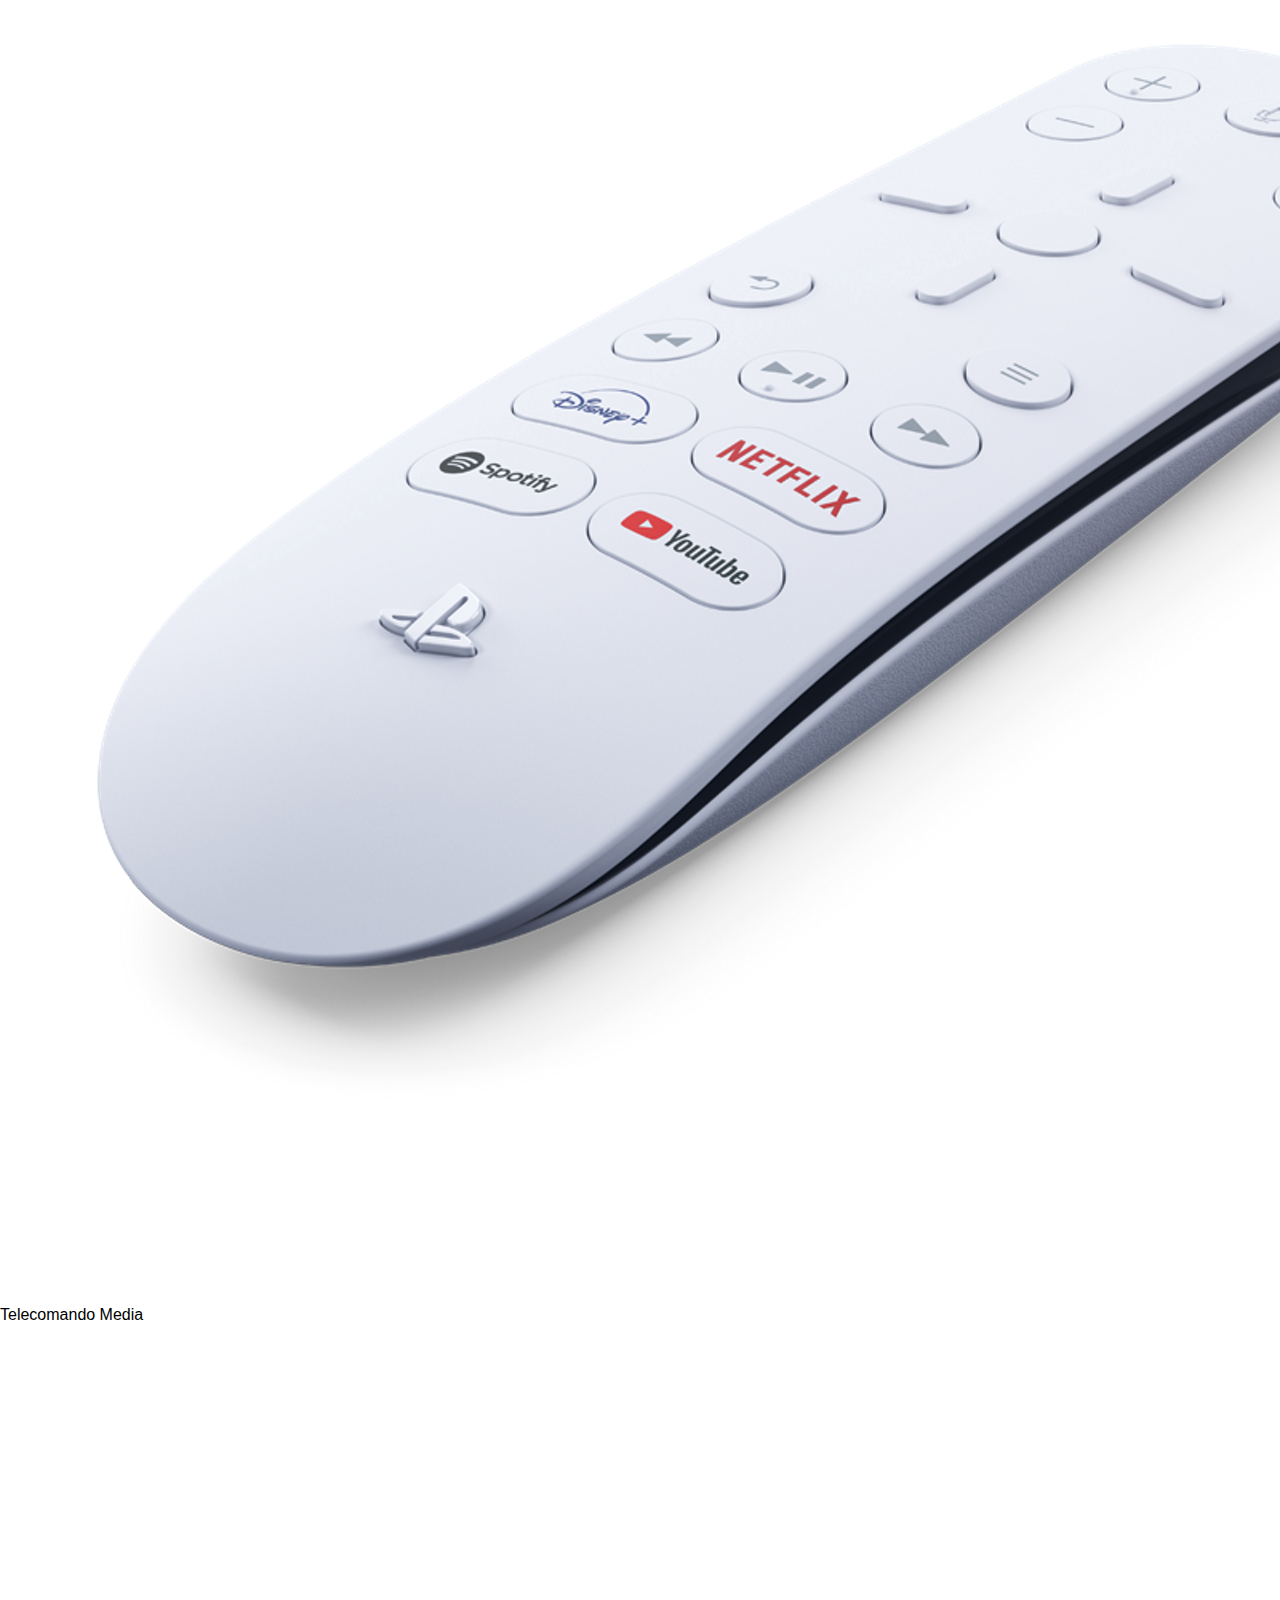
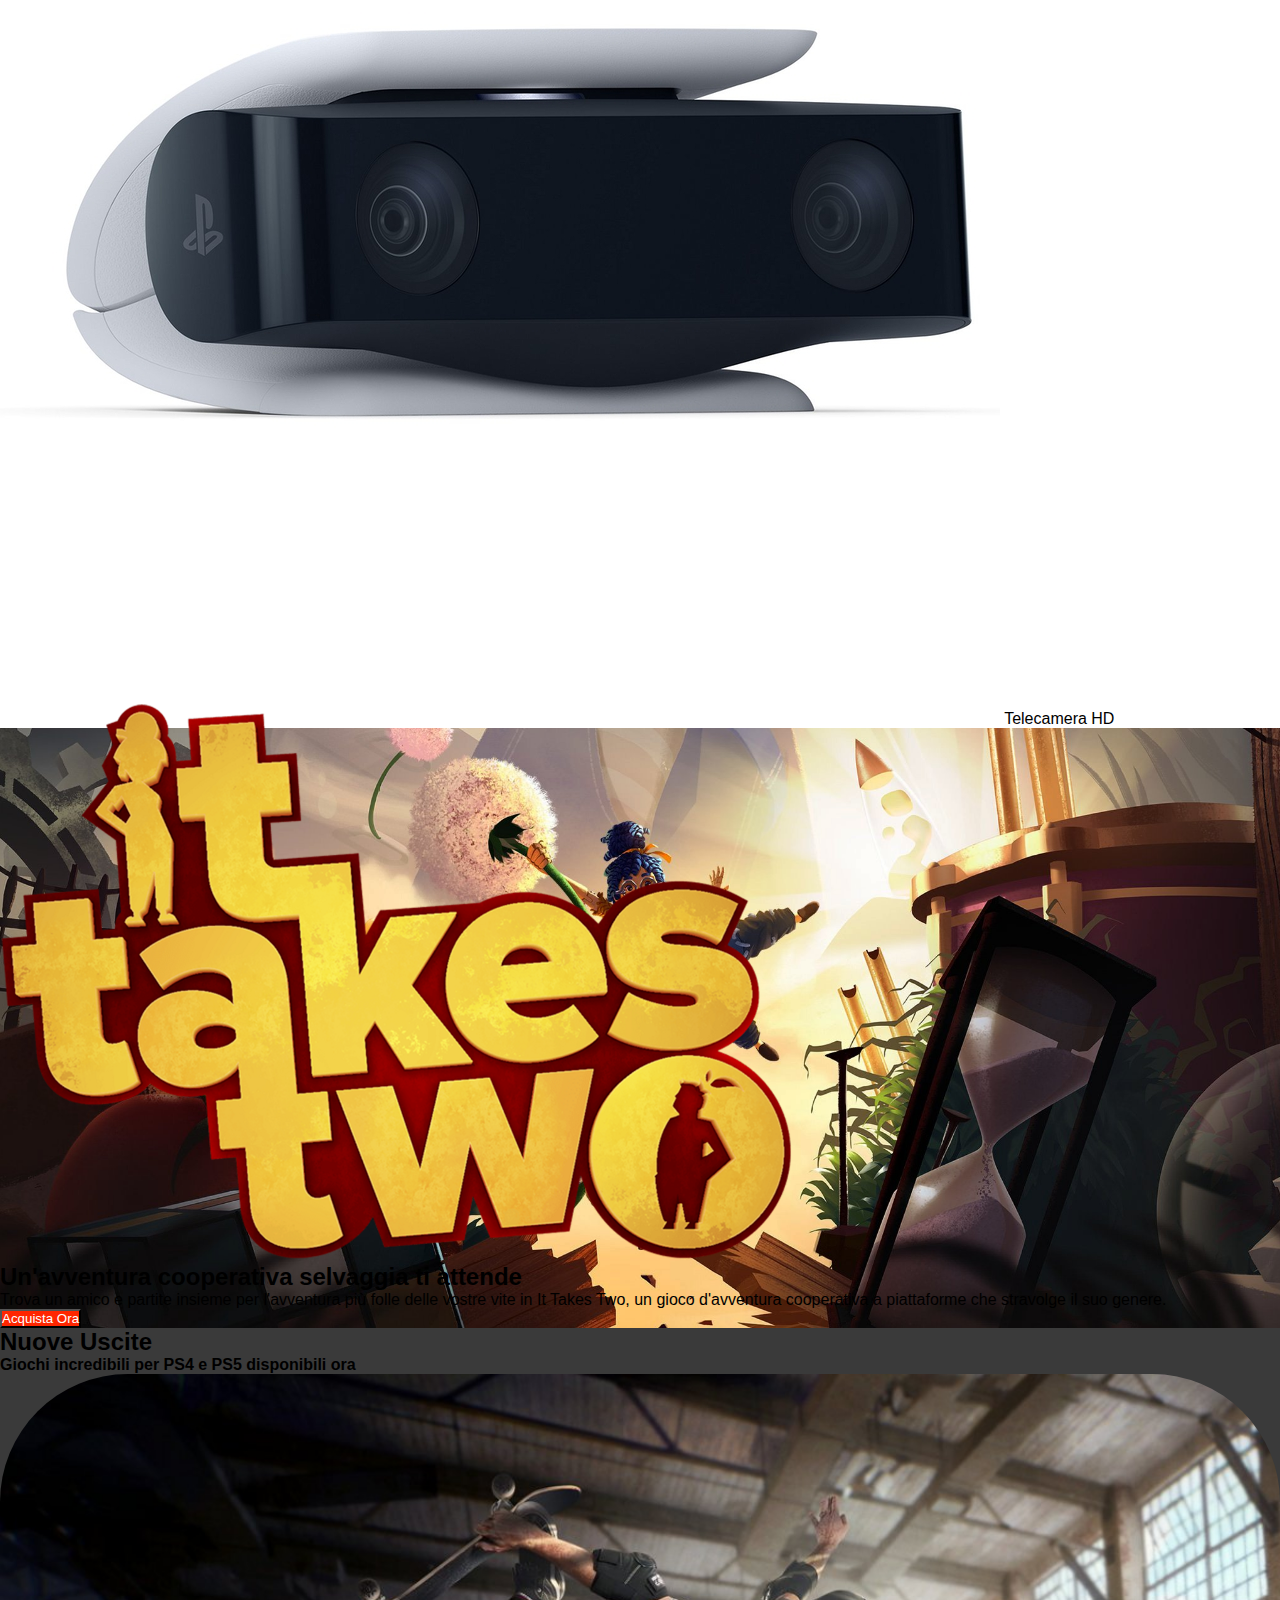
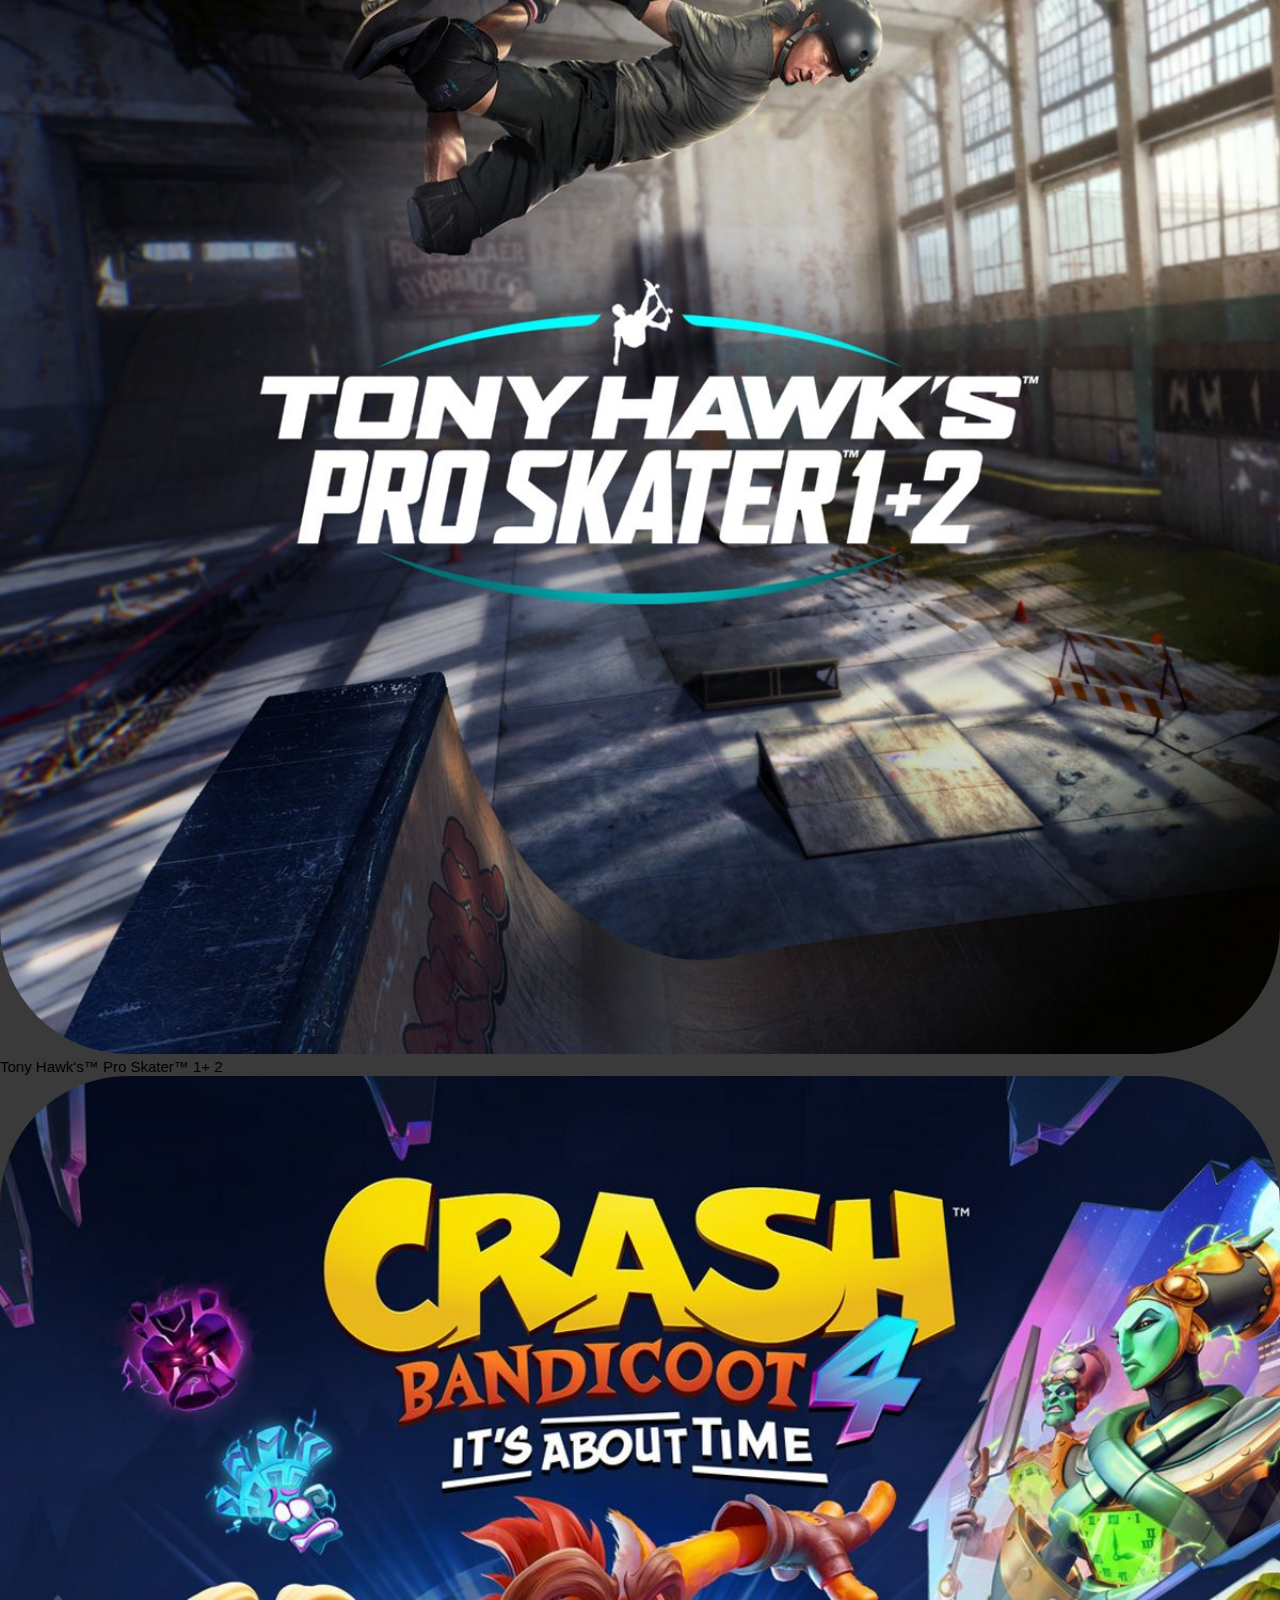
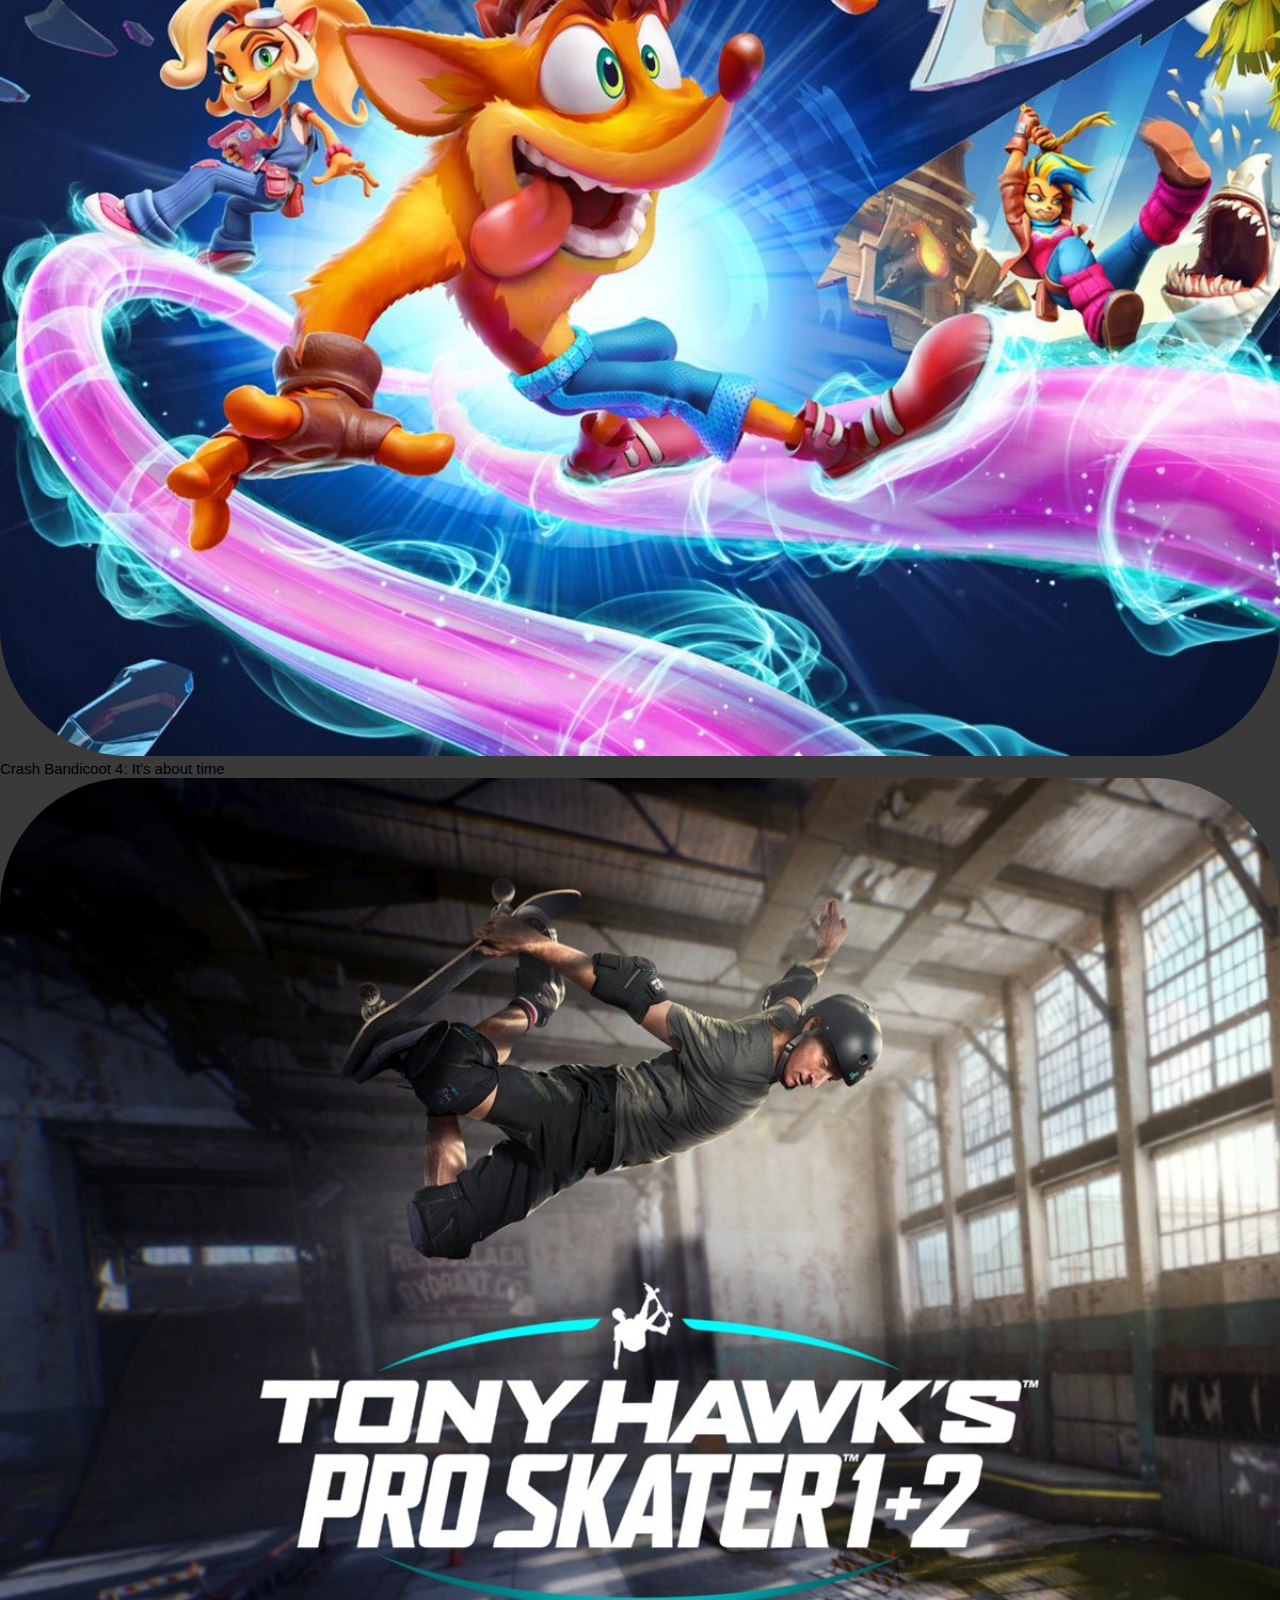
==== commit 51109542: "Jumbo Video Prova" ====
--- a/index.html
+++ b/index.html
@@ -47,6 +47,7 @@
                     </button>
 
                     <div class="collapse navbar-collapse justify-content-start" id="navbarNav">
+
                         <ul class="navbar-nav">
                             <li class="nav-item">
                                 <a class="nav-link" href="#">Giochi</a>
@@ -95,8 +96,55 @@
     <!--FINE HEADER-->
 
 
+    <!----------JUMBO VIDEO PROVA------------->
+    <div class="jumbo">
+        <!-- This div is  intentionally blank. It creates the transparent black overlay over the video which you can modify in the CSS -->
+        <div class="overlay"></div>
+
+        <!-- The HTML5 video element that will create the background video on the header -->
+        <video playsinline="playsinline" autoplay="autoplay" muted="muted" loop="loop">
+            <source src="img/Returnal-video.mp4" type="video/mp4">
+        </video>
+
+        <!-- The header content -->
+        <div class="container h-100 d-flex flex-column justify-content-end">
+    
+        <div class="row">
+            <div class="col-6">
+                <img src="img/returnal-hero-banner-logo.png" class="display-3 w-50 mb-5" alt="Returnal">
+            </div>
+        </div>
+
+
+        <div class="row">
+            <div class="col-12 col-xxl-4 mb-5 text-white">
+
+                <h1>Rompi il cerchio</h1>
+
+                <p class="my-4">Rialzati dopo ogni sconfitta e affronta una nuova sfida con ogni rinascita in questo
+                    esplosivo
+                    thriller fantascientifico, disponibile in esclusiva su PS5.</p>
+
+                <button class="btn rounded-pill ms_btn_red" type="submit">Acquista Ora</button>
+
+            </div>
+
+        </div>
+    </div>
+    </div>
+    </div>
+    </header>
+
+
+    <!----------//////////////JUMBO VIDEO PROVA------------->
+
+
+
+
+
+
     <!--INIZIO JUMBO-->
-    <section class="jumbo">
+    <!--<section class="jumbo">
         <div class="container text-white">
 
             <div class="row">
@@ -120,7 +168,7 @@
 
             </div>
         </div>
-    </section>
+    </section>-->
     <!--FINE JUMBO-->
 
 
@@ -140,19 +188,20 @@
                 </div>
 
                 <div class="col-6 col-sm-4 col-xxl-2">
-                    <img src="img/returnal-listing-thumb-01-ps5.jpg" class=" img-fluid" alt="Returnal">
+                    <img src="img/marvel-s-guardians-of-the-galaxy_880x495.webp" class=" img-fluid"
+                        alt="guardians-of-the-galaxy">
                 </div>
 
                 <div class="col-6 col-sm-4 col-xxl-2">
-                    <img src="img/ratchet-and-clank-rift-apart-keyart.jpg" class="img-fluid" alt="Ratchet and Clank">
+                    <img src="img/Far-Cry-6.jpeg" class="img-fluid" alt="Far Cry 6">
                 </div>
 
                 <div class="col-6 col-sm-4 col-xxl-2">
-                    <img src="img/returnal-listing-thumb-01-ps5.jpg" class=" img-fluid" alt="Returnal">
+                    <img src="img/cod-vanguard.jpeg" class=" img-fluid" alt="COD Vanguard">
                 </div>
 
                 <div class="col-6 col-sm-4 col-xxl-2">
-                    <img src="img/ratchet-and-clank-rift-apart-keyart.jpg" class=" img-fluid" alt="Ratchet and Clank">
+                    <img src="img/gta-the-trilogy.jpeg" class=" img-fluid" alt="GTA the Trilogy">
                 </div>
 
             </div>
@@ -370,6 +419,115 @@
             </div>
         </div>
 
+
+        <!--CAROUSEL BOH2-->
+        <!--<div class="container">
+    <div class="row">
+        <div class="col-12">
+
+        <div id="carouselExampleCaptions" class="carousel slide" data-bs-ride="carousel">
+            <div class="carousel-indicators">
+              <button type="button" data-bs-target="#carouselExampleCaptions" data-bs-slide-to="0" class="active" aria-current="true" aria-label="Slide 1"></button>
+              <button type="button" data-bs-target="#carouselExampleCaptions" data-bs-slide-to="1" aria-label="Slide 2"></button>
+              <button type="button" data-bs-target="#carouselExampleCaptions" data-bs-slide-to="2" aria-label="Slide 3"></button>
+            </div>
+            <div class="carousel-inner">
+              <div class="carousel-item active">
+                <img src="img/ps4-slim-homepage-image-block.jpg" class="d-block w-75" alt="...">
+                <div class="carousel-caption d-none d-md-block">
+                    <h2>PlayStation 4</h2>
+
+                    <p class="text-muted">Giochi incredibili live su PS4, con 1 TB di spazio di archiviazione.</p>
+
+                    <button class="btn btn-primary rounded-pill my-4" type="submit">Scopri di più</button>
+                </div>
+              </div>
+              <div class="carousel-item">
+                <img src="img/double11-202010-tw-psvr.jpg" class="d-block w-75" alt="...">
+                <div class="carousel-caption d-none d-md-block">
+                    <h2>PlayStation VR</h2>
+
+                    <p class="text-muted">Oltre 500 titoli ed esperienze di gioco. <br> Scoprili tutti.</p>
+
+                    <button class="btn btn-primary rounded-pill my-4" type="submit">Scopri di più</button>
+                </div>
+              </div>
+              <div class="carousel-item">
+                <img src="..." class="d-block w-100" alt="...">
+                <div class="carousel-caption d-none d-md-block">
+                  <h5>Third slide label</h5>
+                  <p>Some representative placeholder content for the third slide.</p>
+                </div>
+              </div>
+            </div>
+            <button class="carousel-control-prev" type="button" data-bs-target="#carouselExampleCaptions" data-bs-slide="prev">
+              <span class="carousel-control-prev-icon" aria-hidden="true"></span>
+              <span class="visually-hidden">Previous</span>
+            </button>
+            <button class="carousel-control-next" type="button" data-bs-target="#carouselExampleCaptions" data-bs-slide="next">
+              <span class="carousel-control-next-icon" aria-hidden="true"></span>
+              <span class="visually-hidden">Next</span>
+            </button>
+          </div>
+
+        </div>
+
+    </div>
+
+</div>-->
+        <!--///CAROUSEL BOH2-->
+
+
+
+        <!--CAROUSEL BOH-->
+        <div class="container">
+            <div class="row">
+                <div class="col-12">
+
+                    <div id="carouselExampleIndicators" class="carousel slide carousel-dark d-none d-md-block"
+                        data-bs-ride="carousel">
+                        <div class="carousel-indicators">
+                            <button type="button btn-dark" data-bs-target="#carouselExampleIndicators"
+                                data-bs-slide-to="0" class="active" aria-current="true" aria-label="Slide 1"></button>
+                            <button type="button" data-bs-target="#carouselExampleIndicators" data-bs-slide-to="1"
+                                aria-label="Slide 2"></button>
+                            <button type="button" data-bs-target="#carouselExampleIndicators" data-bs-slide-to="2"
+                                aria-label="Slide 3"></button>
+                        </div>
+                        <div class="carousel-inner">
+                            <div class="carousel-item active">
+                                <img src="img/ps4-slim-homepage-image-block.jpg" class="d-block w-75" alt="...">
+                            </div>
+                            <div class="carousel-item">
+                                <img src="img/double11-202010-tw-psvr.jpg" class="d-block w-75" alt="...">
+                            </div>
+                            <div class="carousel-item">
+                                <img src="img/dualshock-4-listing-thumb.jpg" class="d-block w-75" alt="...">
+                            </div>
+                        </div>
+                        <button class="carousel-control-prev" type="button" data-bs-target="#carouselExampleIndicators"
+                            data-bs-slide="prev">
+                            <span class="carousel-control-prev-icon" aria-hidden="true"></span>
+                            <span class="visually-hidden">Previous</span>
+                        </button>
+                        <button class="carousel-control-next" type="button" data-bs-target="#carouselExampleIndicators"
+                            data-bs-slide="next">
+                            <span class="carousel-control-next-icon" aria-hidden="true"></span>
+                            <span class="visually-hidden">Next</span>
+                        </button>
+                    </div>
+
+                </div>
+
+            </div>
+
+        </div>
+
+        <!--///CAROUSEL BOH-->
+
+
+
+
         <div class="container">
 
             <div class="row">
@@ -466,7 +624,8 @@
                 <div class="col-12 text-center">
                     <h2 class=""> Nuovi sconti sul PlayStation Store</h2>
 
-                    <p class="text-muted mt-3 mb-5">Sconti pazzeschi, collezioni curate e saldi stagionali su PS5, PS4 e PS VR,
+                    <p class="text-muted mt-3 mb-5">Sconti pazzeschi, collezioni curate e saldi stagionali su PS5, PS4 e
+                        PS VR,
                         tutti in un unico posto.
                     </p>
                 </div>
@@ -590,7 +749,7 @@
                         </div>
                     </div>
 
-         
+
                     <div class="col-12 col-md-4 col-lg-2">
                         <ul class="list-unstyled">
                             <li><a href="#"> Supporto</a></li>
--- a/css/style.css
+++ b/css/style.css
@@ -26,6 +26,7 @@
 header {
     height: 120px;
     background-color: white;
+    ;
 }
 
 .head-top {
@@ -34,6 +35,7 @@
     background-color: black;
     text-align: right;
     line-height: 40px;
+    z-index: 999;
 }
 
 
@@ -52,12 +54,78 @@
 }
 
 
+/*------------------JUMBO VIDEO PROVA-------------------*/
+.jumbo {
+    position: relative;
+    background-color: black;
+    height: 75vh;
+    min-height: 25rem;
+    width: 100%;
+    overflow: hidden;
+  }
+  
+  .jumbo video {
+    position: absolute;
+    top: 50%;
+    left: 50%;
+    min-width: 100%;
+    min-height: 100%;
+    width: auto;
+    height: auto;
+    z-index: 0;
+    -ms-transform: translateX(-50%) translateY(-50%);
+    -moz-transform: translateX(-50%) translateY(-50%);
+    -webkit-transform: translateX(-50%) translateY(-50%);
+    transform: translateX(-50%) translateY(-50%);
+  }
+  
+  .jumbo .container {
+    position: relative;
+    z-index: 2;
+  }
+  
+  .jumbo .overlay {
+    position: absolute;
+    top: 0;
+    left: 0;
+    height: 100%;
+    width: 100%;
+    background-color: black;
+    opacity: 0.5;
+    z-index: 1;
+  }
+  
+  /* Media Query for devices withi coarse pointers and no hover functionality */
+  
+  /* This will use a fallback image instead of a video for devices that commonly do not support the HTML5 video element */
+  
+  @media (pointer: coarse) and (hover: none) {
+    .jumbo {
+        height: 600px;
+      background-image: url("../img/jumbo-bg.png");
+      background-position: center;
+      background-size: cover;
+  
+      display: flex;
+      align-items: flex-end;
+    }
+  
+    .jumbo video {
+      display: block;
+    }
+  }
+
+-----------------------------------------------
+
+
 
 /*JUMBO*/
 
 .jumbo {
     height: 600px;
     background-image: url("../img/jumbo-bg.png");
+
+   
     background-position: center;
     background-size: cover;
 
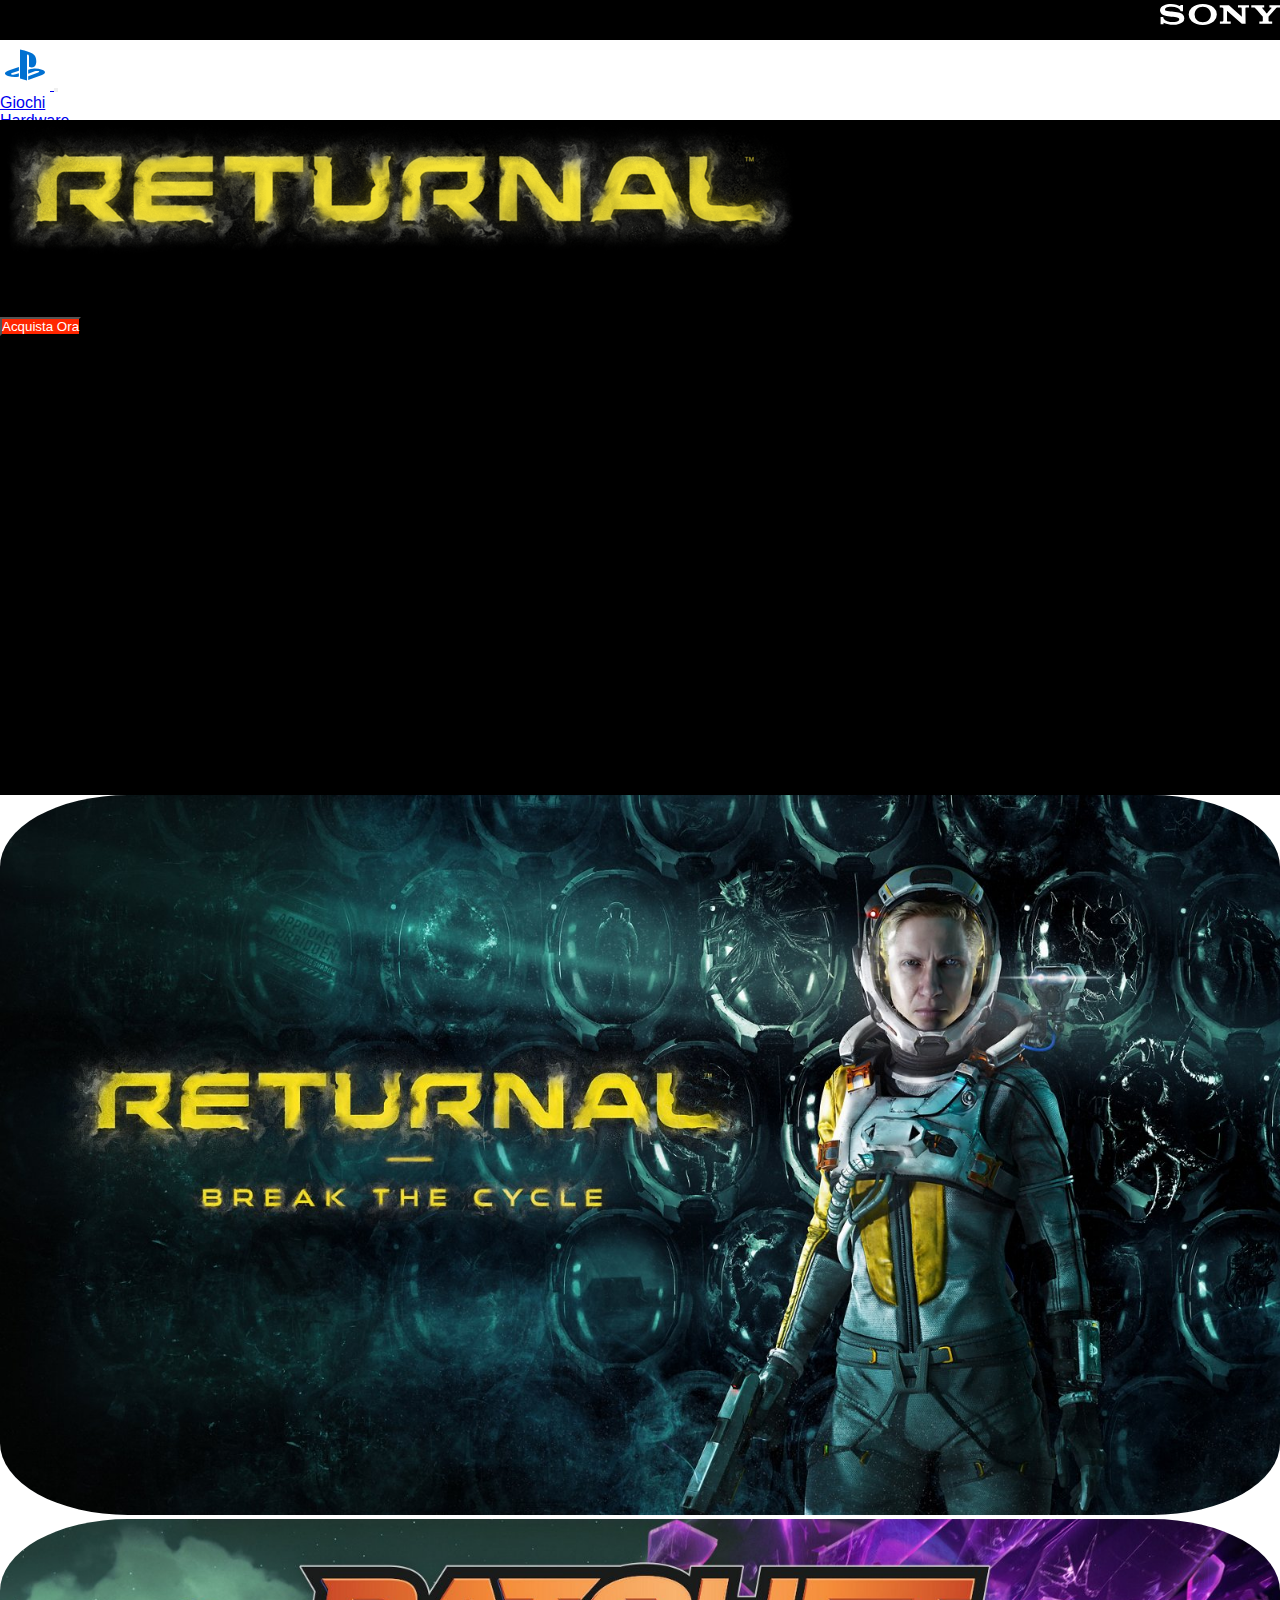
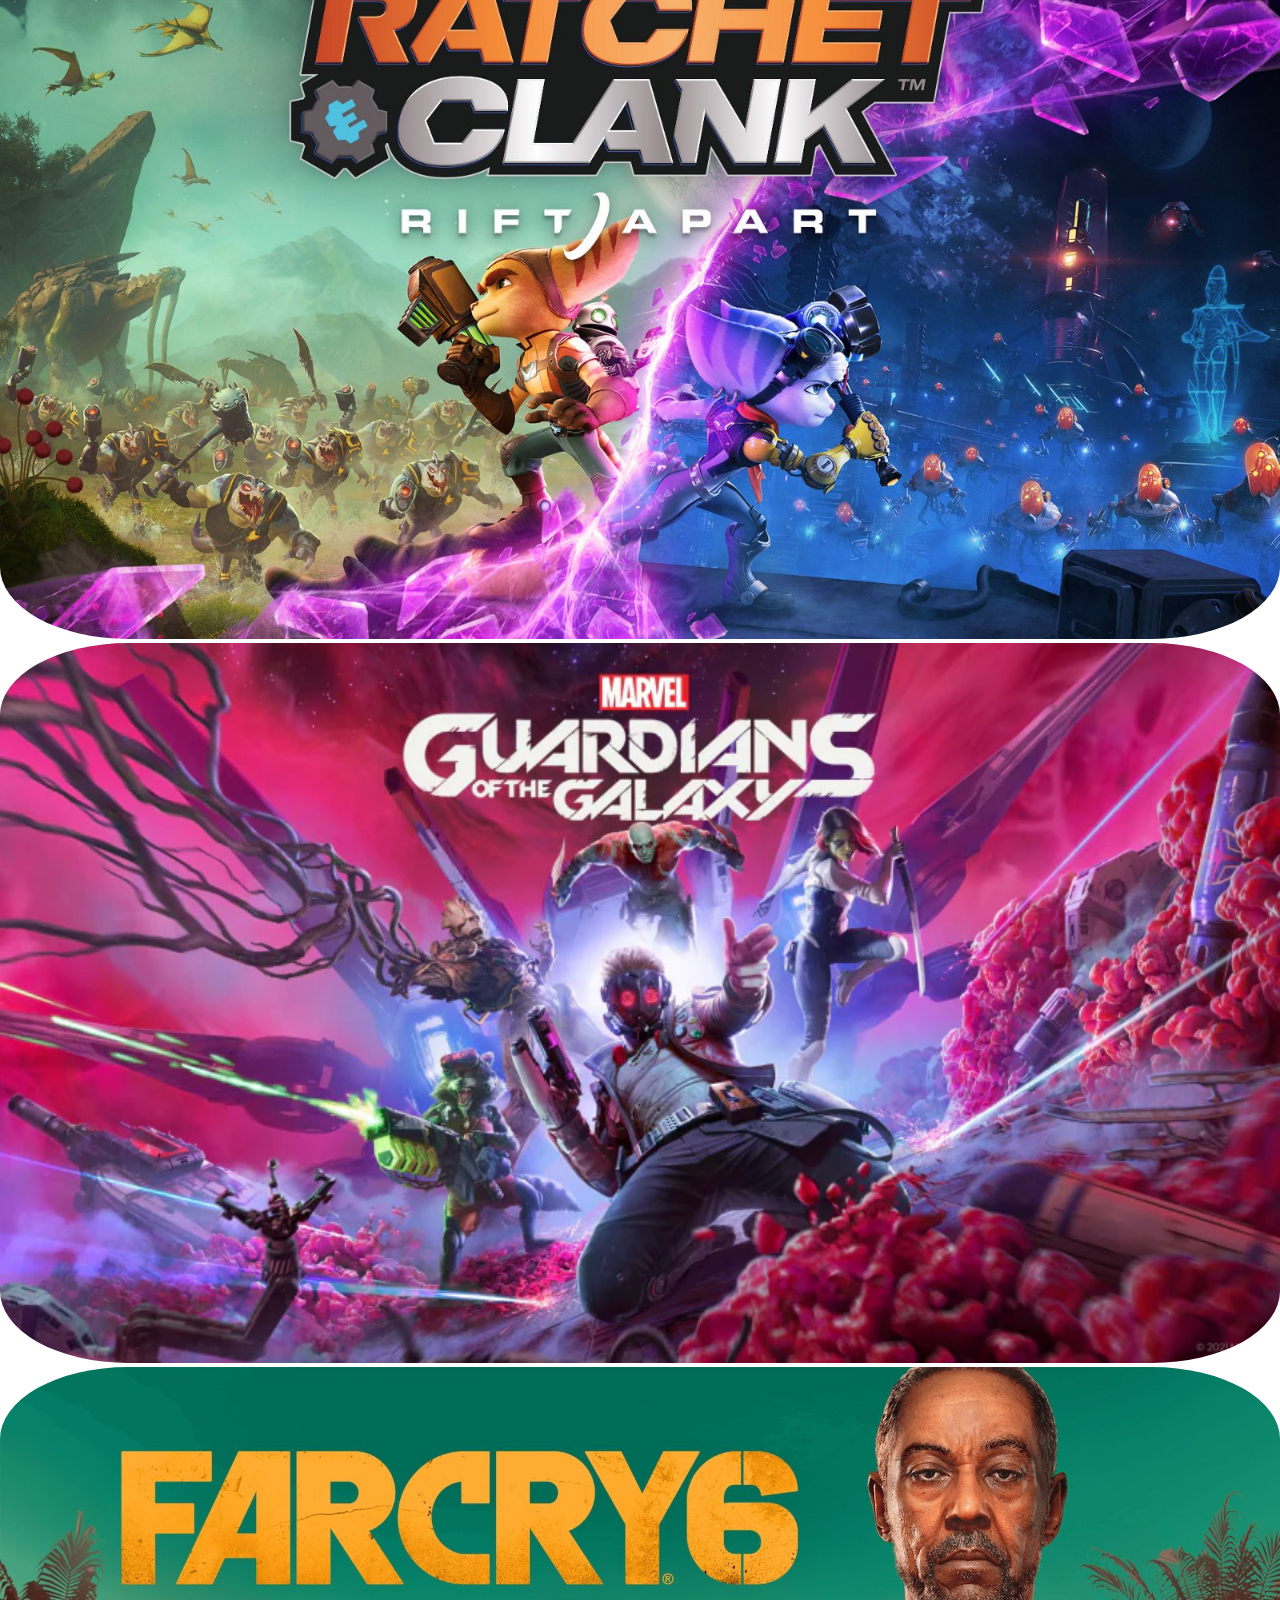
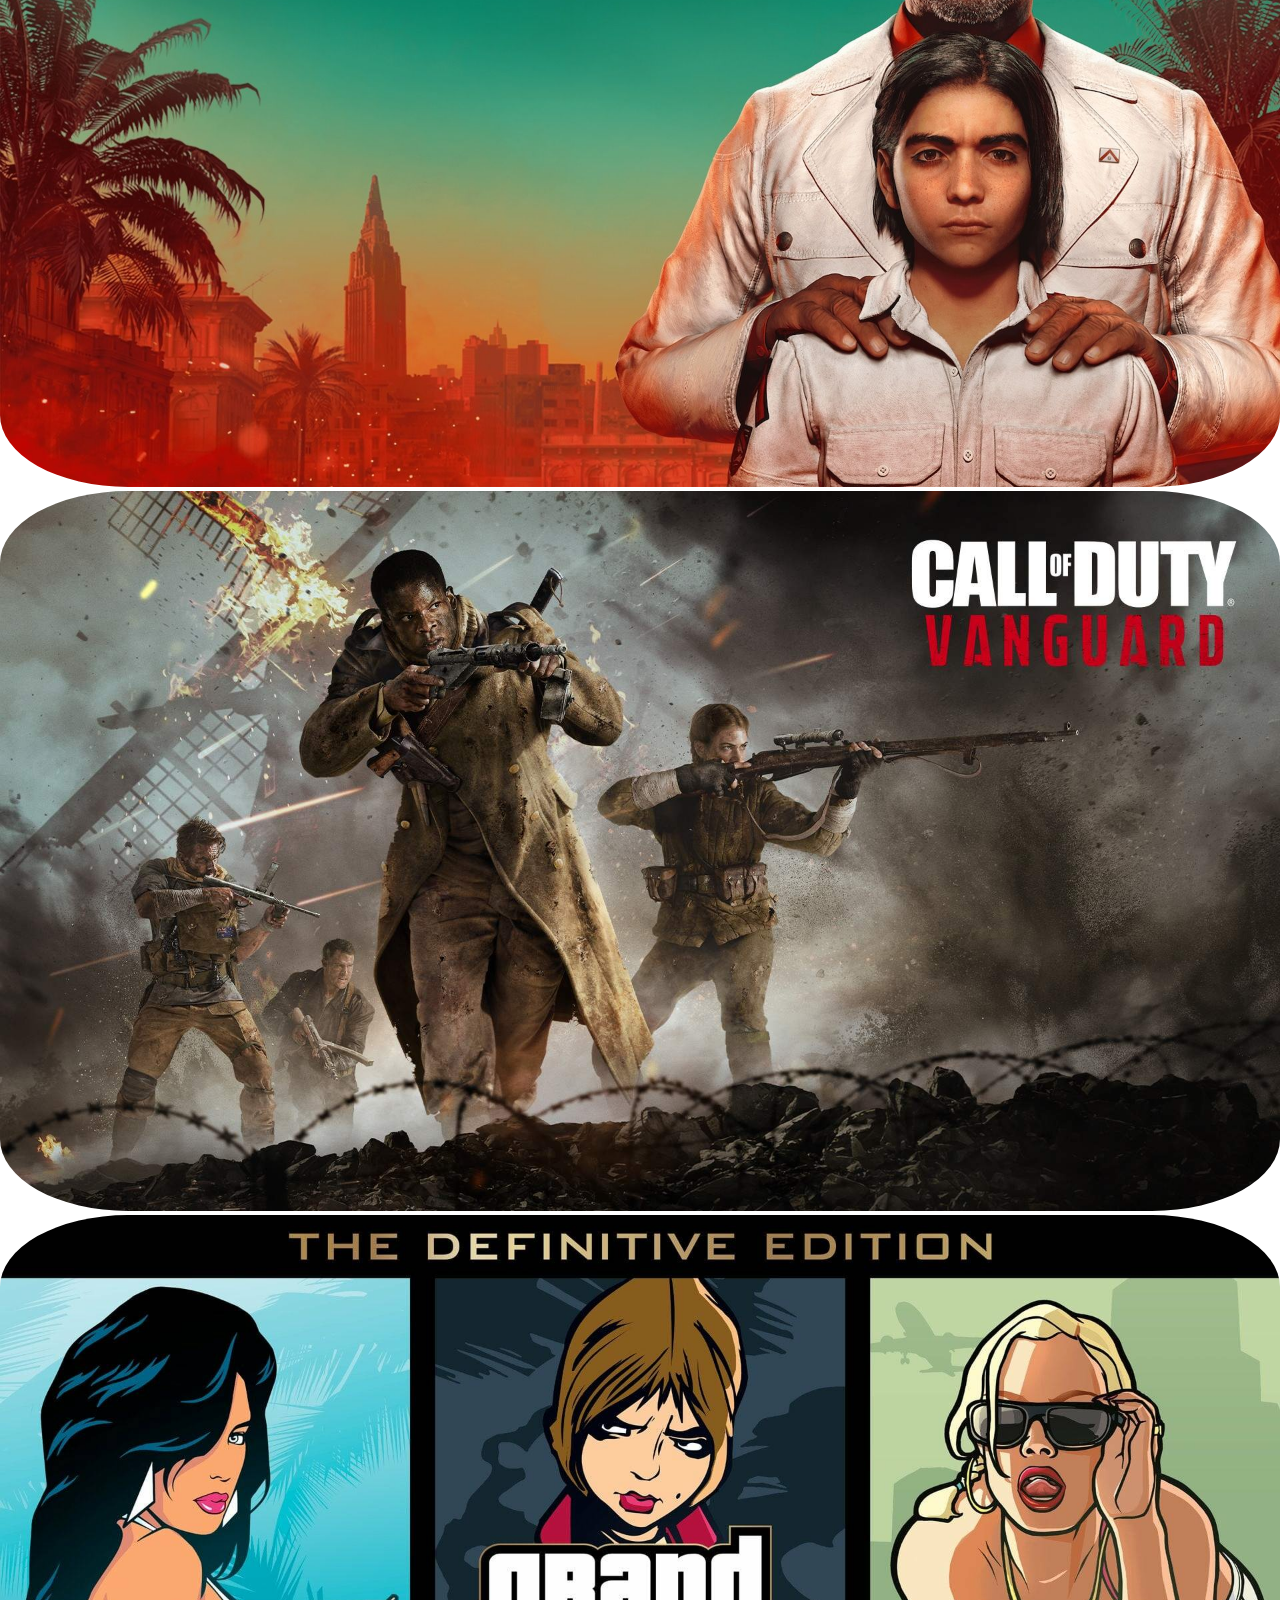
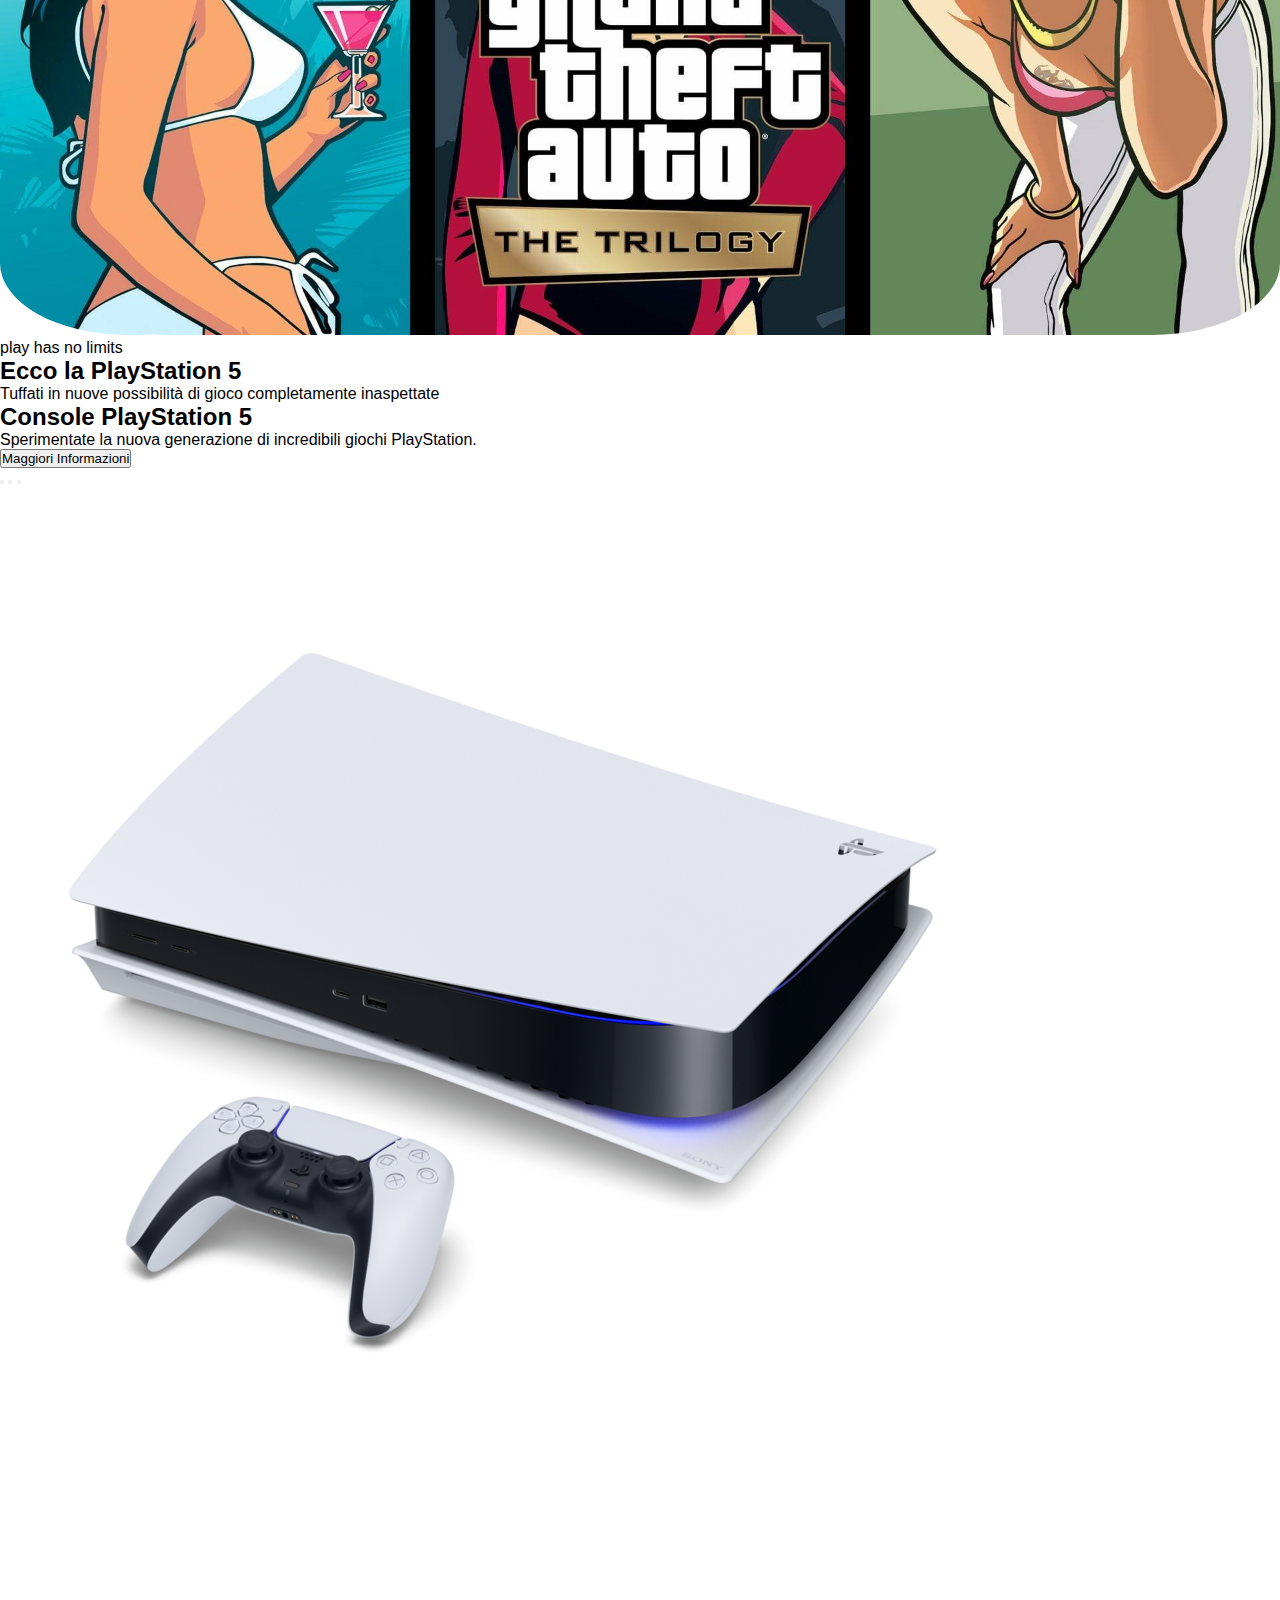
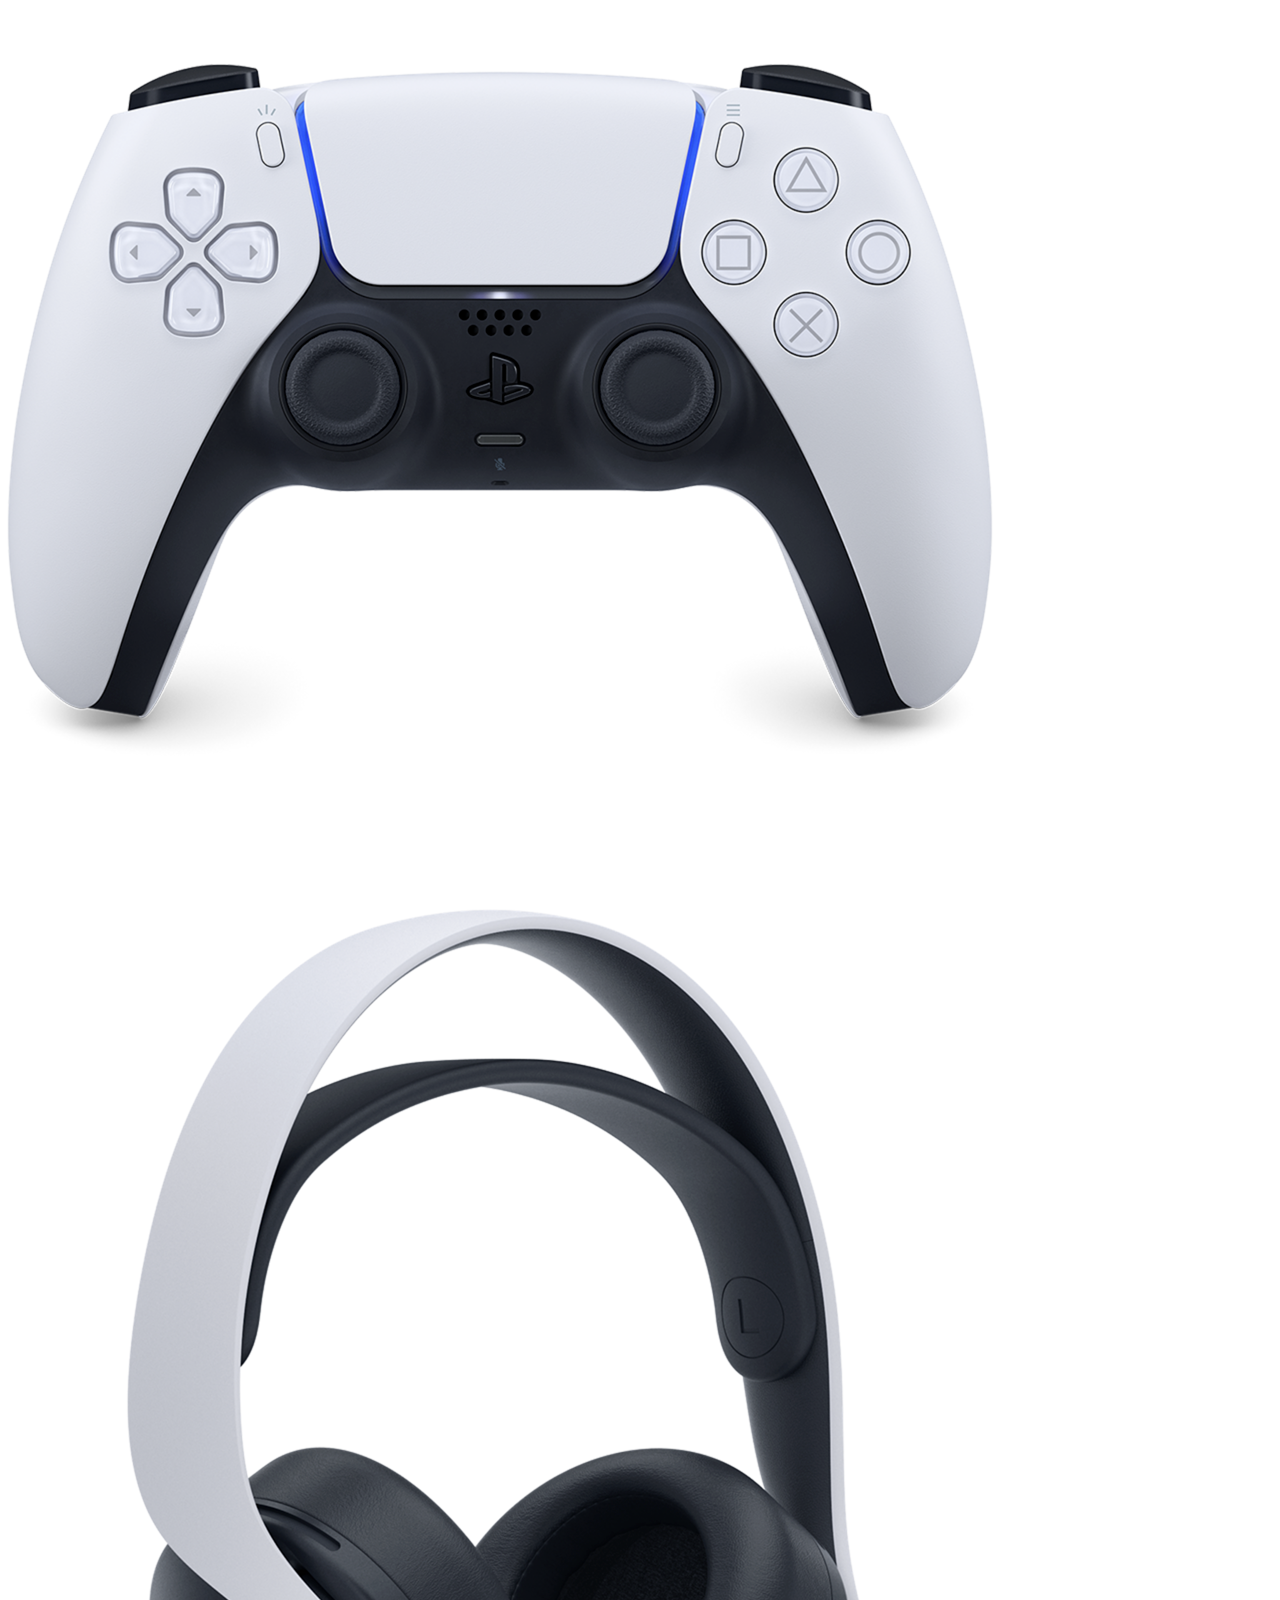
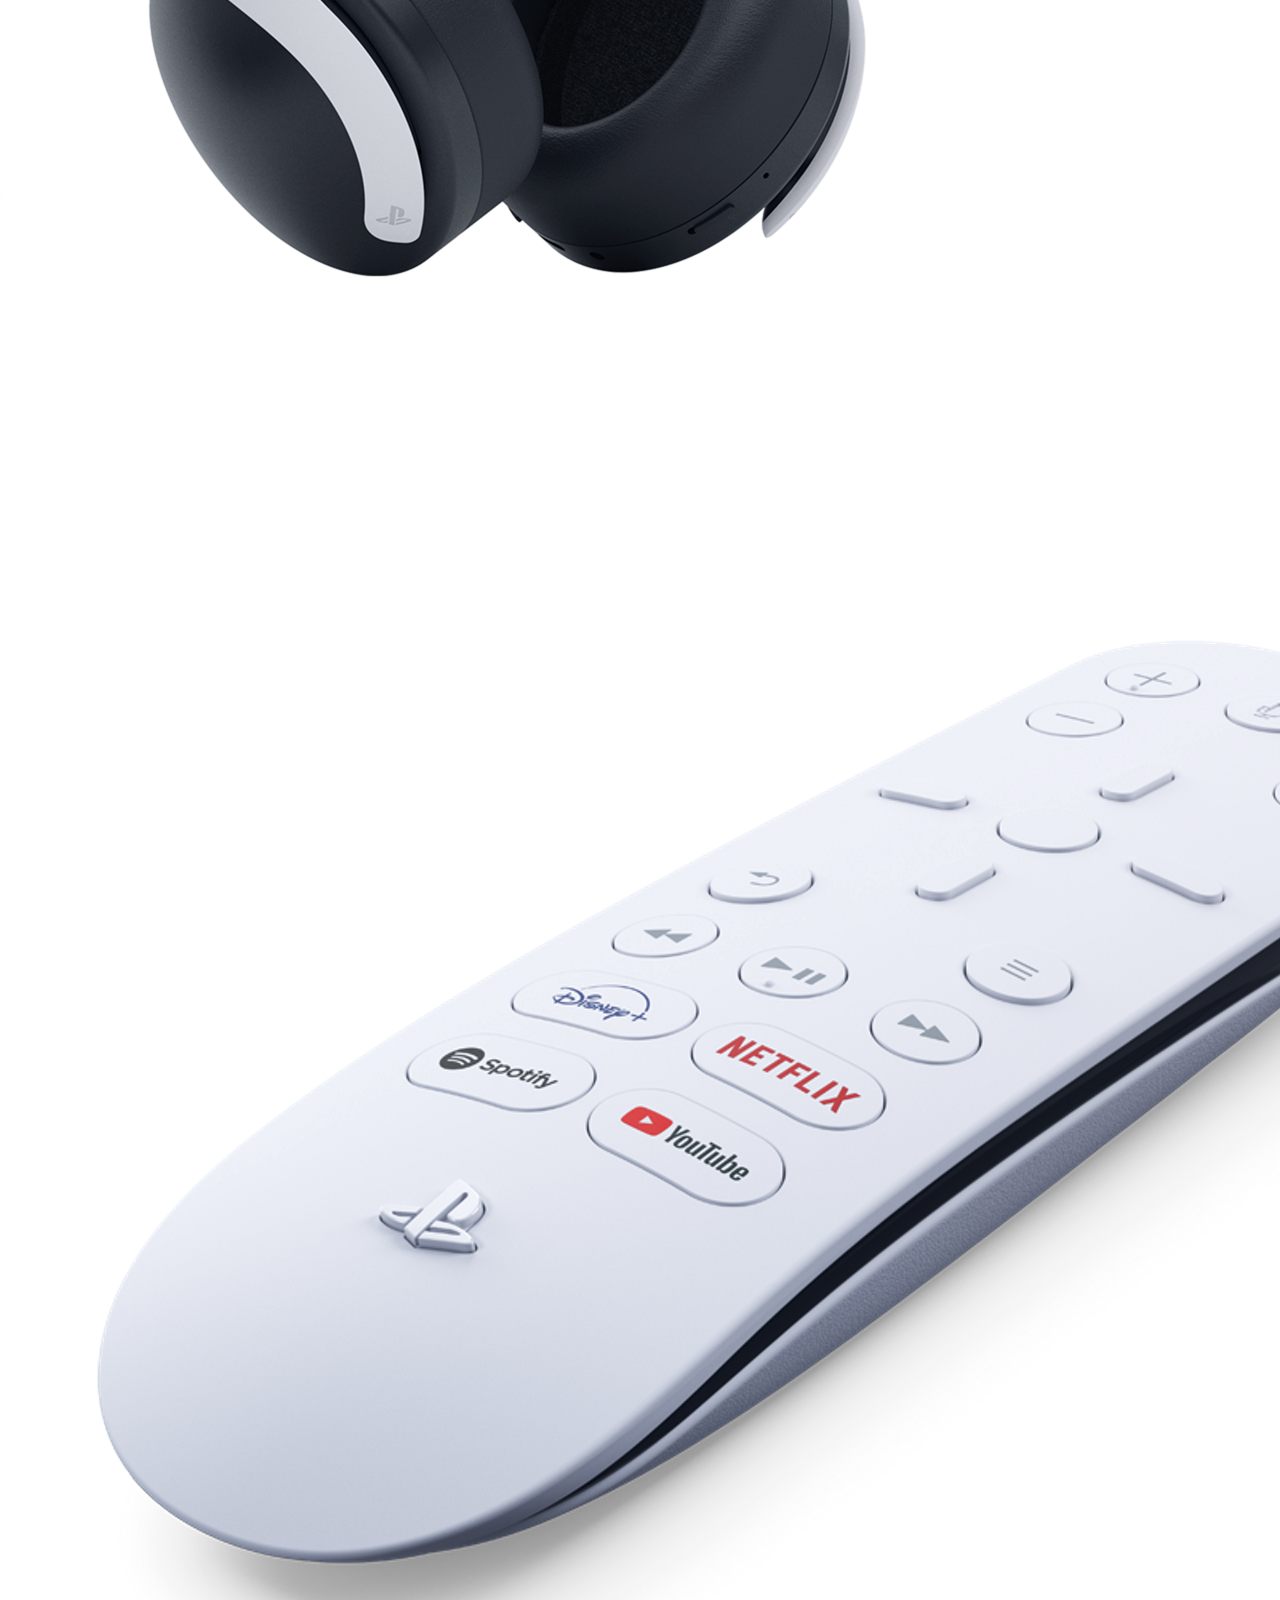
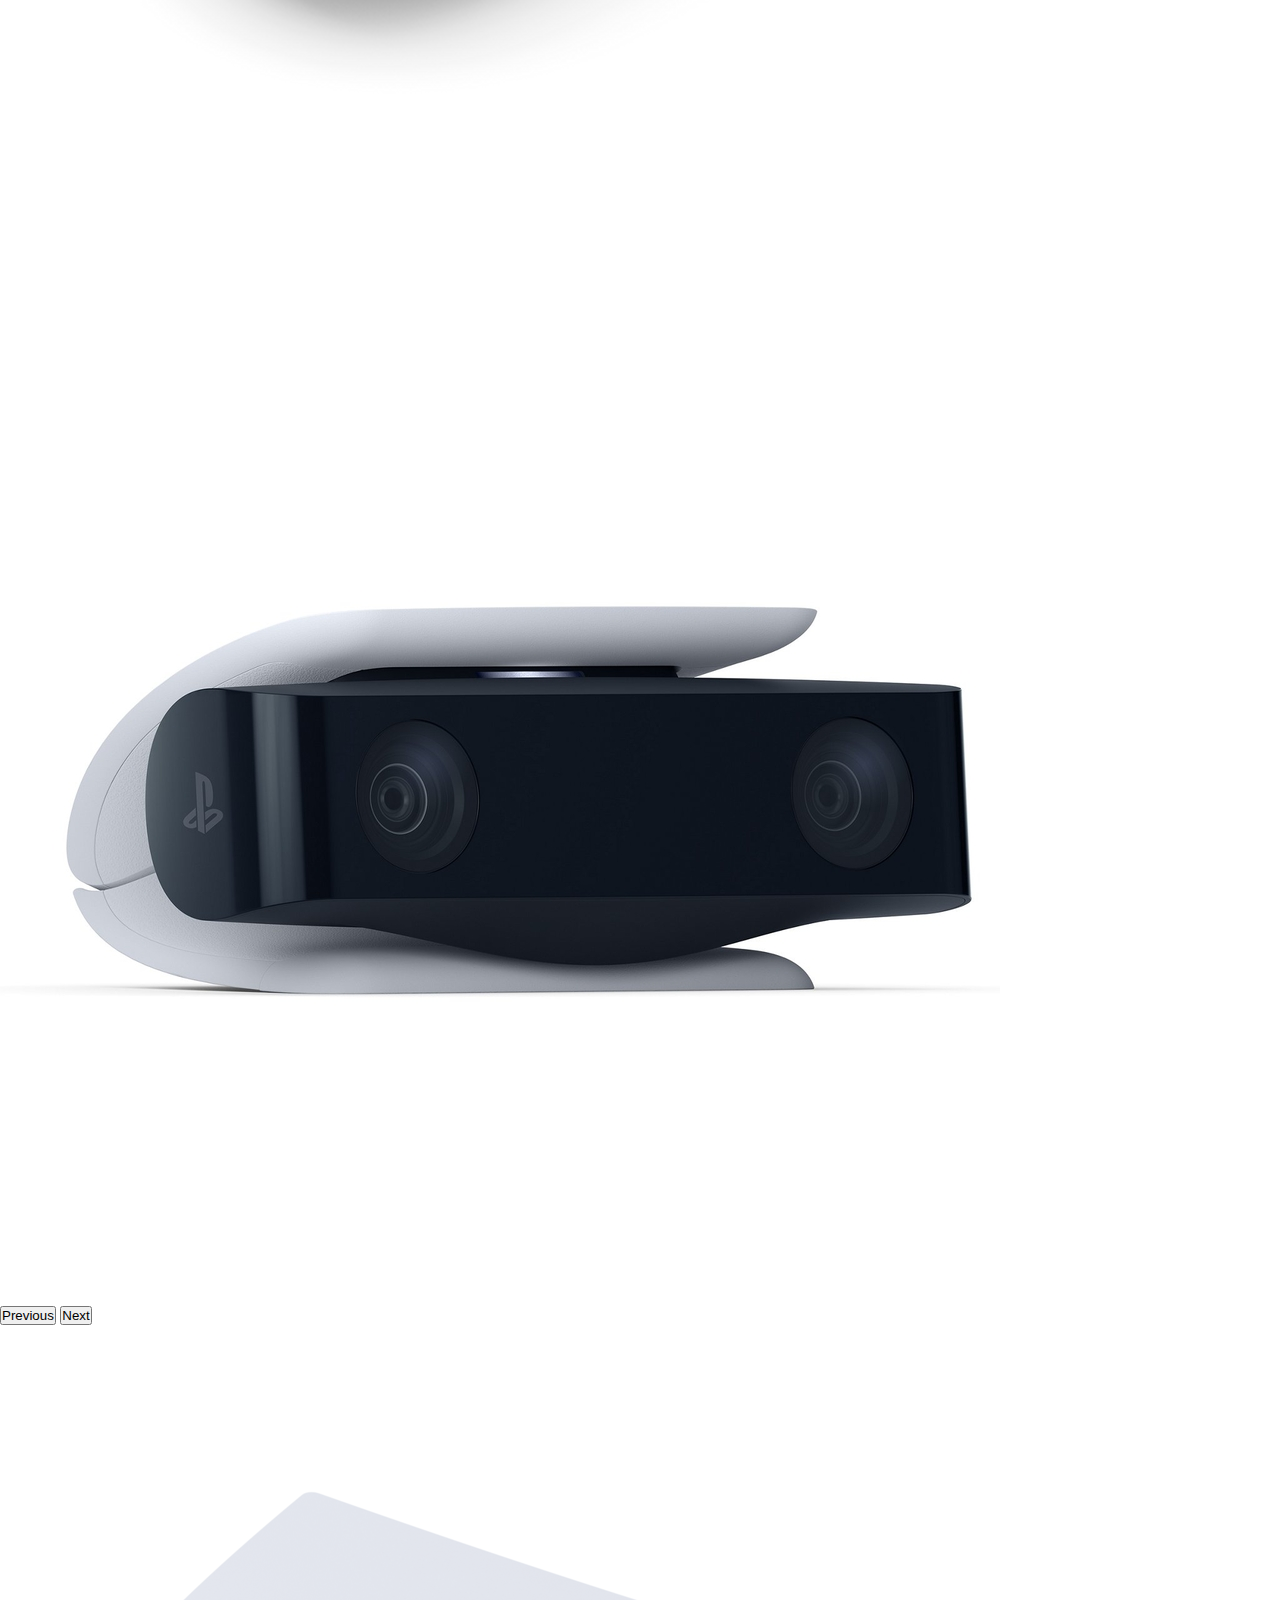
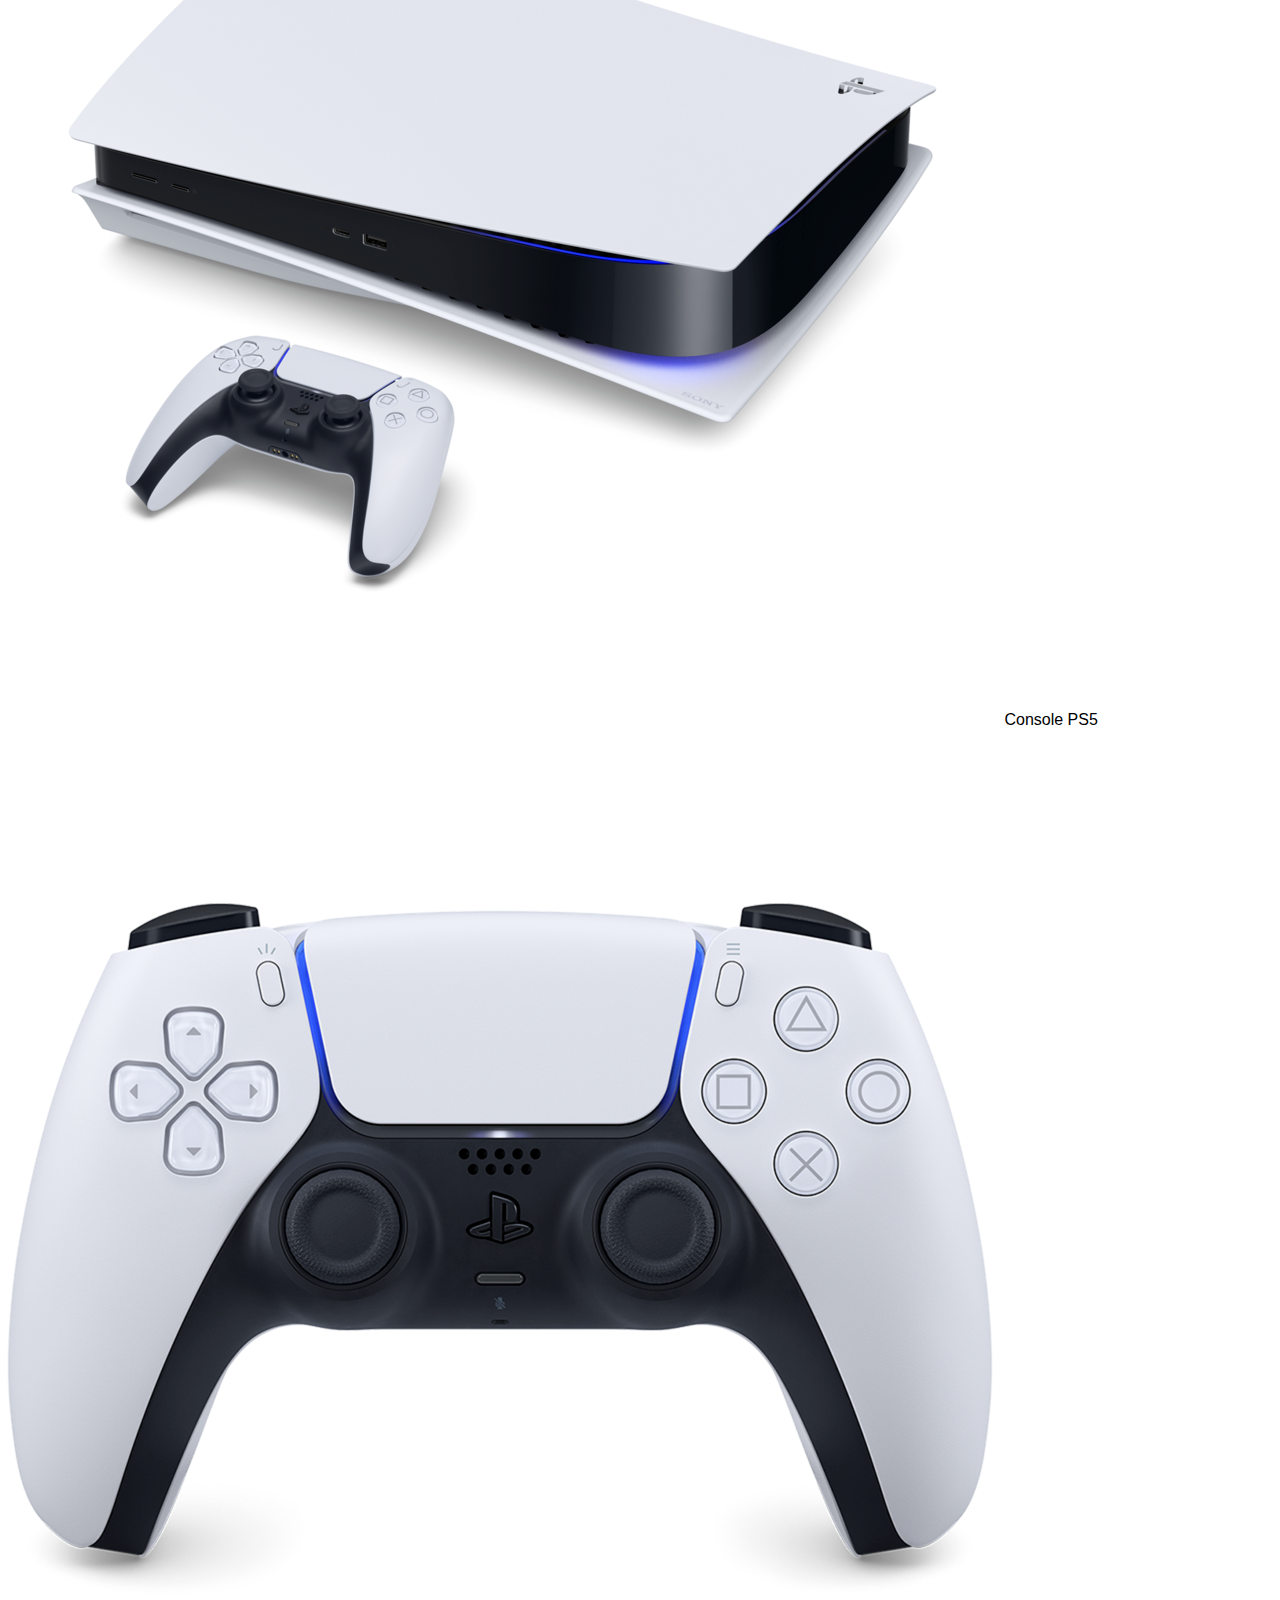
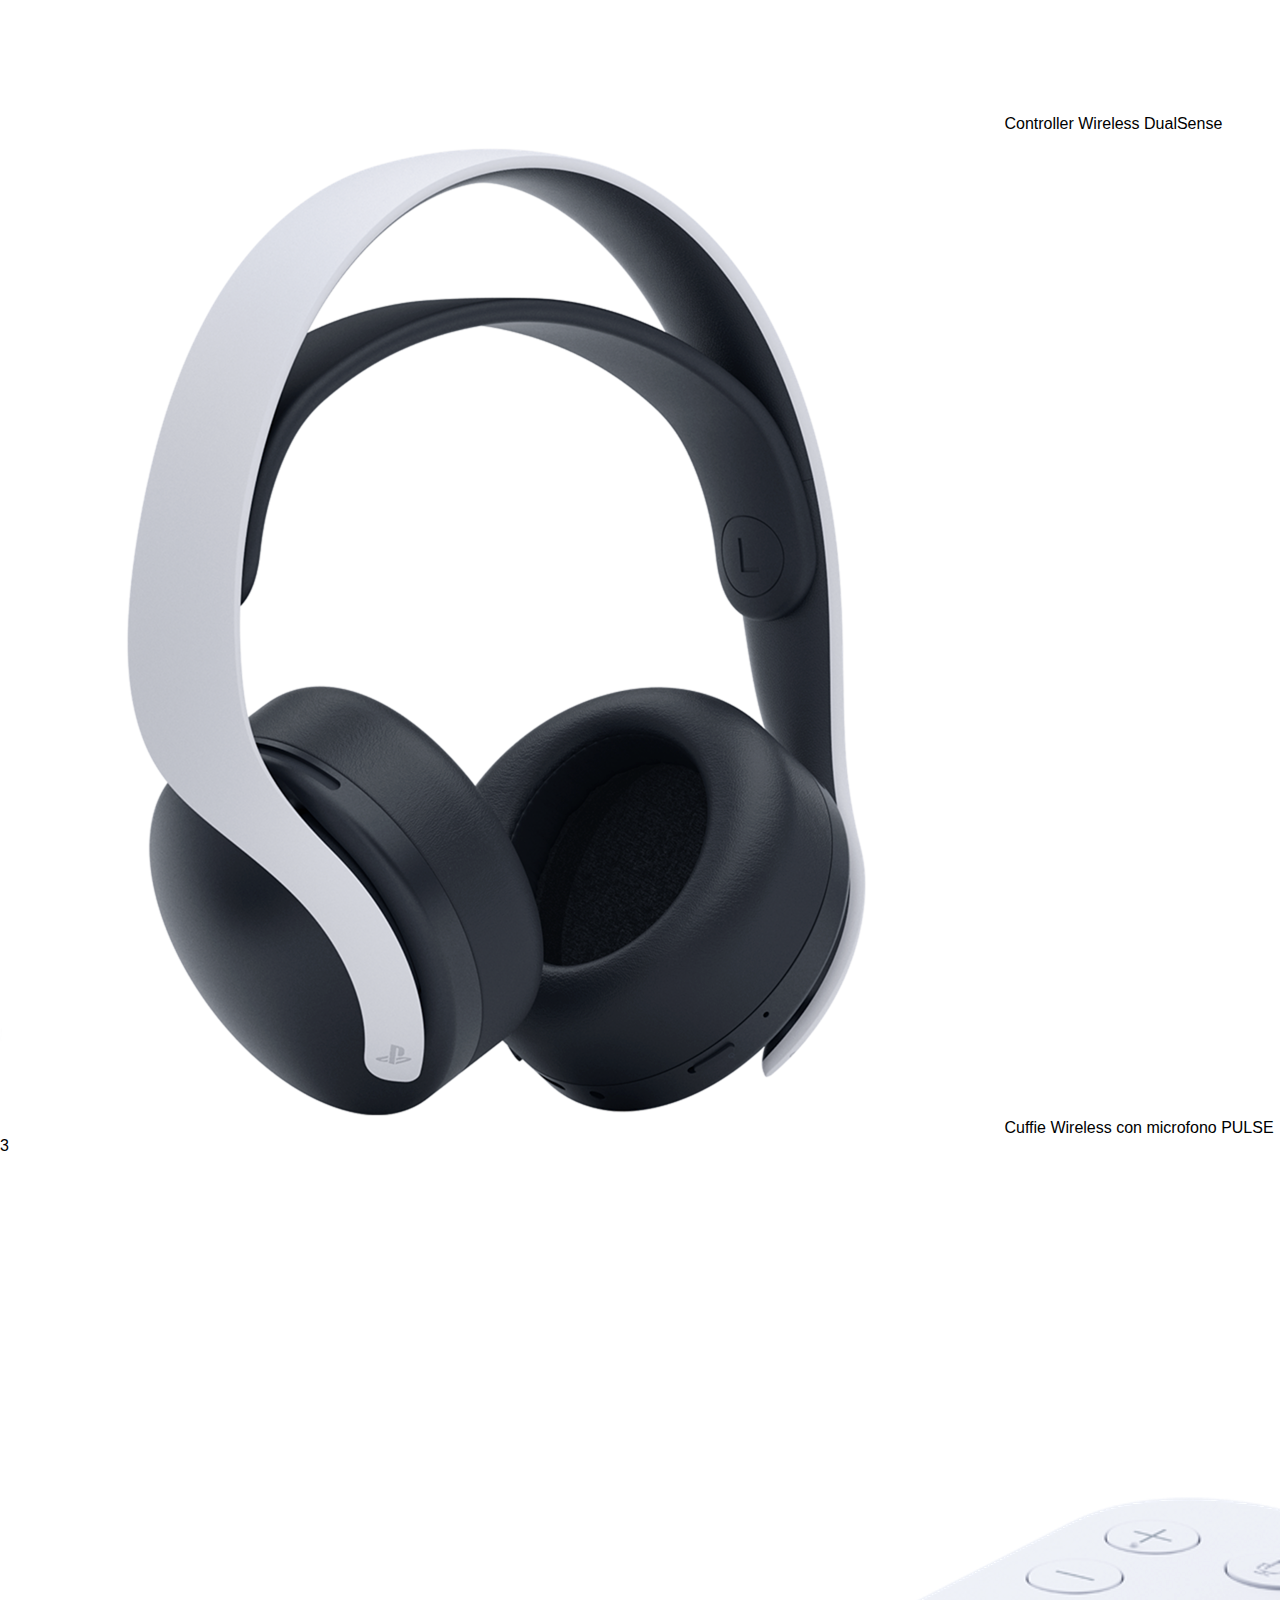
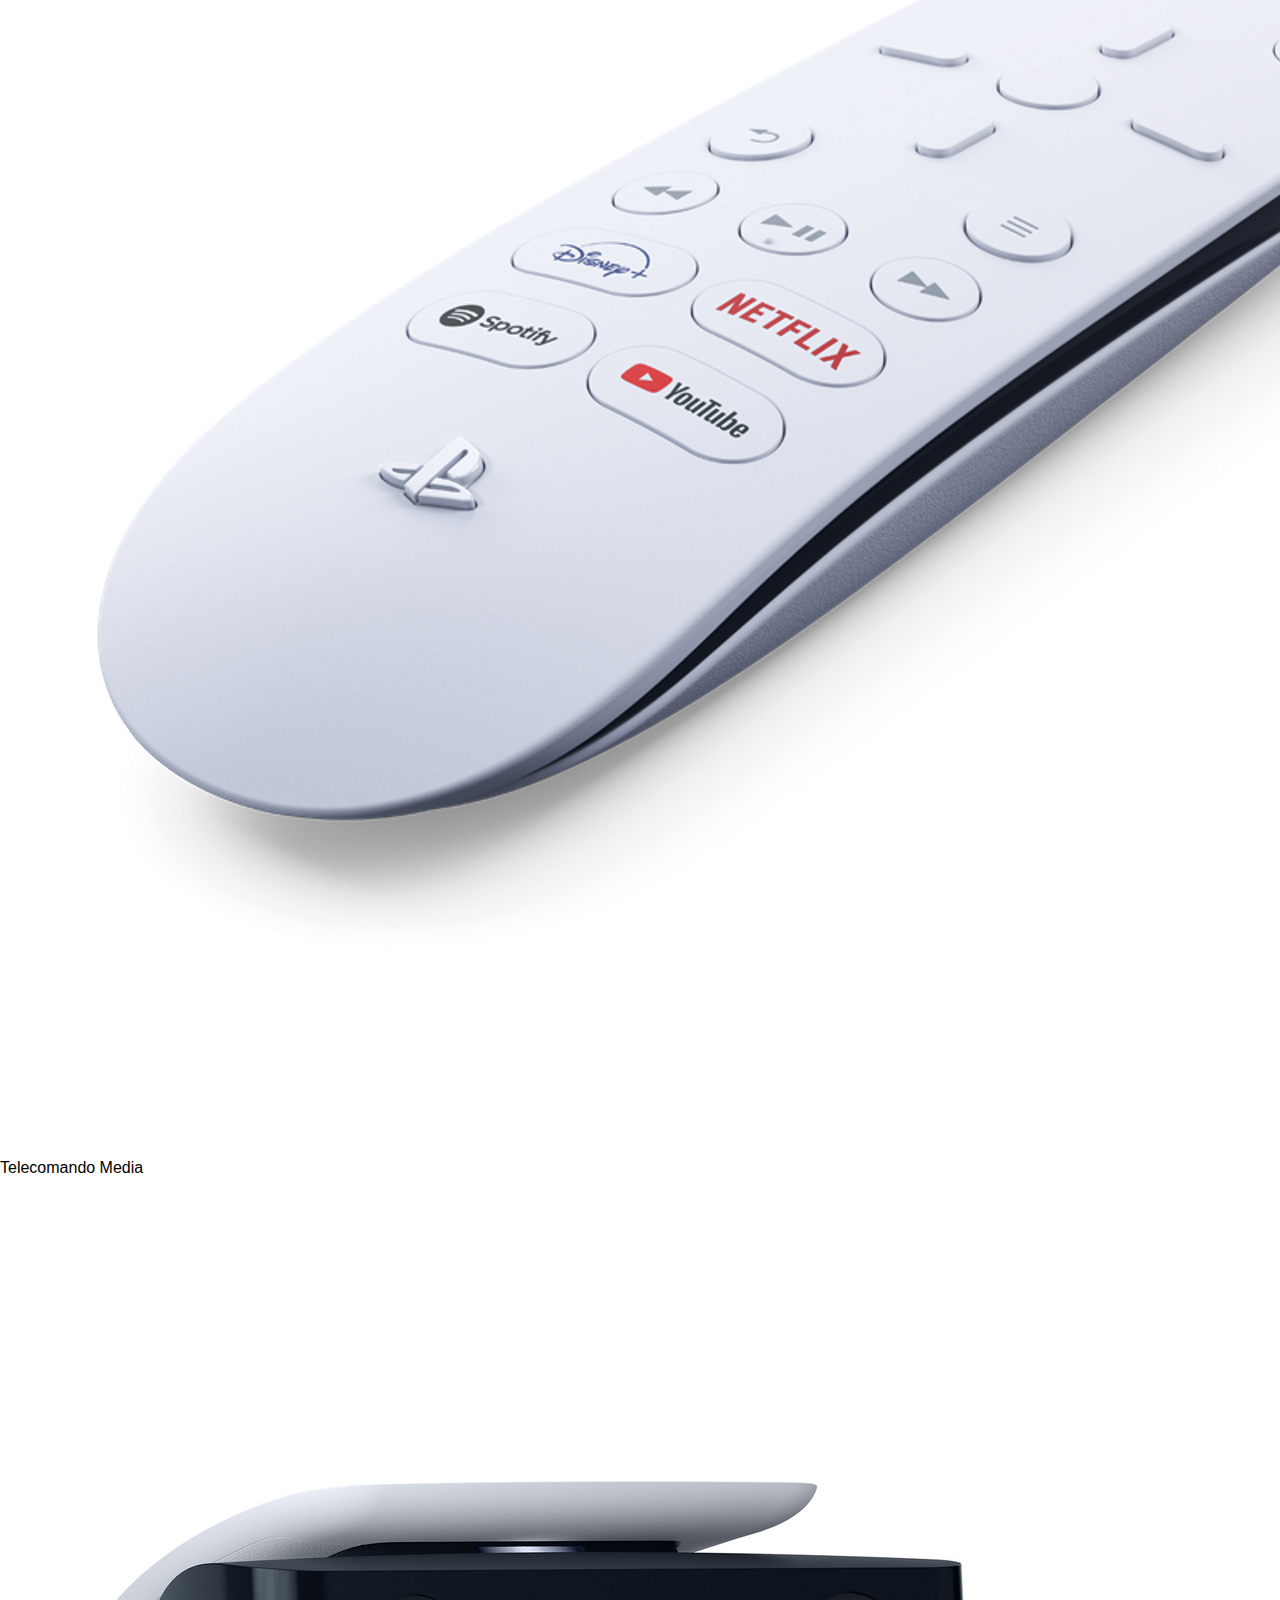
==== commit 5893dc02: "Prova Slide Section-2" ====
--- a/index.html
+++ b/index.html
@@ -108,29 +108,32 @@
 
         <!-- The header content -->
         <div class="container h-100 d-flex flex-column justify-content-end">
-    
-        <div class="row">
-            <div class="col-6">
-                <img src="img/returnal-hero-banner-logo.png" class="display-3 w-50 mb-5" alt="Returnal">
-            </div>
-        </div>
-
-
-        <div class="row">
-            <div class="col-12 col-xxl-4 mb-5 text-white">
-
-                <h1>Rompi il cerchio</h1>
-
-                <p class="my-4">Rialzati dopo ogni sconfitta e affronta una nuova sfida con ogni rinascita in questo
-                    esplosivo
-                    thriller fantascientifico, disponibile in esclusiva su PS5.</p>
-
-                <button class="btn rounded-pill ms_btn_red" type="submit">Acquista Ora</button>
-
-            </div>
-
-        </div>
-    </div>
+
+            <div class="row">
+                <div class="col-6">
+                    <img src="img/returnal-hero-banner-logo.png" class="display-3 w-100 mb-2 opacity-75 ms_logo"
+                        alt="Returnal">
+
+                </div>
+            </div>
+
+
+            <div class="row">
+                <div class="col-12 col-xxl-4 mb-5 text-white">
+
+                    <h1 class="d-none d-sm-block opacity-25">Rompi il cerchio</h1>
+
+                    <p class="my-4 d-none d-sm-block opacity-25">Rialzati dopo ogni sconfitta e affronta una nuova sfida
+                        con ogni rinascita in questo
+                        esplosivo
+                        thriller fantascientifico, disponibile in esclusiva su PS5.</p>
+
+                    <button class="btn rounded-pill ms_btn_red opacity-50" type="submit">Acquista Ora</button>
+
+                </div>
+
+            </div>
+        </div>
     </div>
     </div>
     </header>
@@ -180,7 +183,7 @@
             <div class="row g-4">
 
                 <div class="col-6 col-sm-4 col-xxl-2">
-                    <img src="img/returnal-listing-thumb-01-ps5.jpg" class="img-fluid" alt="Returnal">
+                    <img src="img/returnal-listing-thumb-01-ps5.jpg" class="img-fluid " alt="Returnal">
                 </div>
 
                 <div class="col-6 col-sm-4 col-xxl-2">
@@ -244,7 +247,59 @@
                 </div>
 
                 <div class="col-12 col-md-6">
-                    <img src="img/playstation-5-thumb.png" class="img-fluid" alt="PS5">
+                    <!------------PROVA SLIDE----------------->
+                    <div id="carouselExampleDark" class="carousel carousel-dark slide" data-bs-ride="carousel">
+                        <div class="carousel-indicators">
+                            <button type="button" data-bs-target="#carouselExampleDark" data-bs-slide-to="0"
+                                class="active" aria-current="true" aria-label="Slide 1"></button>
+                            <button type="button" data-bs-target="#carouselExampleDark" data-bs-slide-to="1"
+                                aria-label="Slide 2"></button>
+                            <button type="button" data-bs-target="#carouselExampleDark" data-bs-slide-to="2"
+                                aria-label="Slide 3"></button>
+                        </div>
+                        <div class="carousel-inner">
+                            <div class="carousel-item active" data-bs-interval="10000">
+                                <img src="img/playstation-5-thumb.png" class="d-block w-75" alt="...">
+                                <div class="carousel-caption d-none d-md-block">
+                                </div>
+                            </div>
+                            <div class="carousel-item" data-bs-interval="2000">
+                                <img src="img/joypad-thumb.png" class="d-block w-75" alt="...">
+                                <div class="carousel-caption d-none d-md-block">
+                                </div>
+                            </div>
+                            <div class="carousel-item">
+                                <img src="img/headset-thumb.png" class="d-block w-75" alt="...">
+                                <div class="carousel-caption d-none d-md-block">
+                                </div>
+                            </div>
+
+                            <div class="carousel-item">
+                                <img src="img/remote-thumb.png" class="d-block w-75" alt="...">
+                                <div class="carousel-caption d-none d-md-block">
+                                </div>
+                            </div>
+
+                            <div class="carousel-item">
+                                <img src="img/camera-thumb.jpg" class="d-block w-75" alt="...">
+                                <div class="carousel-caption d-none d-md-block">
+                                </div>
+                            </div>
+                        </div>
+                        <button class="carousel-control-prev" type="button" data-bs-target="#carouselExampleDark"
+                            data-bs-slide="prev">
+                            <span class="carousel-control-prev-icon" aria-hidden="true"></span>
+                            <span class="visually-hidden">Previous</span>
+                        </button>
+                        <button class="carousel-control-next" type="button" data-bs-target="#carouselExampleDark"
+                            data-bs-slide="next">
+                            <span class="carousel-control-next-icon" aria-hidden="true"></span>
+                            <span class="visually-hidden">Next</span>
+                        </button>
+                    </div>
+                    <!------------//////PROVA SLIDE----------------->
+
+                    <!--<img src="img/playstation-5-thumb.png" class="img-fluid" alt="PS5">-->
                 </div>
 
             </div>
--- a/css/style.css
+++ b/css/style.css
@@ -51,6 +51,11 @@
 .ms_btn_red {
     background-color: rgb(255, 38, 0);
     color: white;
+}
+
+.ms_btn {
+    background: rgba(0, 0, 0, 0.5);
+color: white;
 }
 
 
@@ -94,6 +99,10 @@
     opacity: 0.5;
     z-index: 1;
   }
+
+  .ms_logo {
+      margin-left: -20x;
+  }
   
   /* Media Query for devices withi coarse pointers and no hover functionality */
   
@@ -109,6 +118,8 @@
       display: flex;
       align-items: flex-end;
     }
+
+   
   
     .jumbo video {
       display: block;
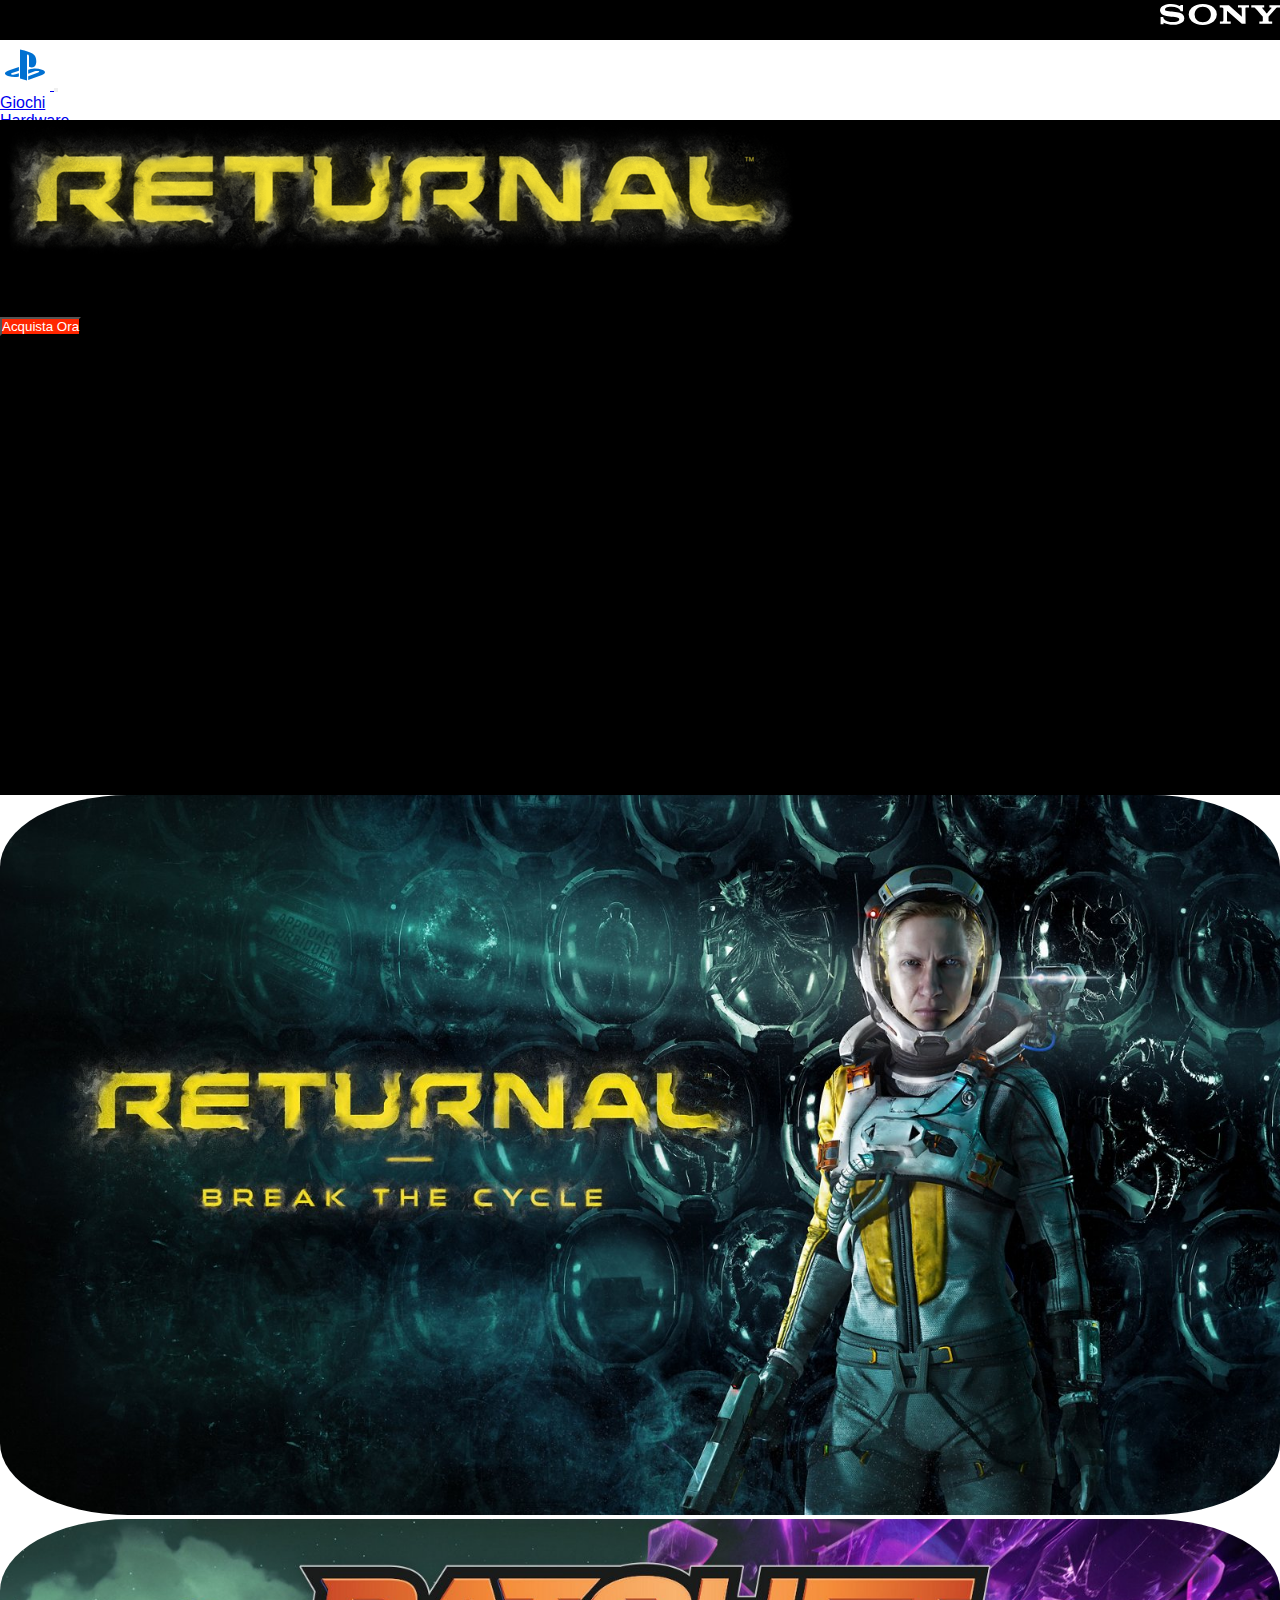
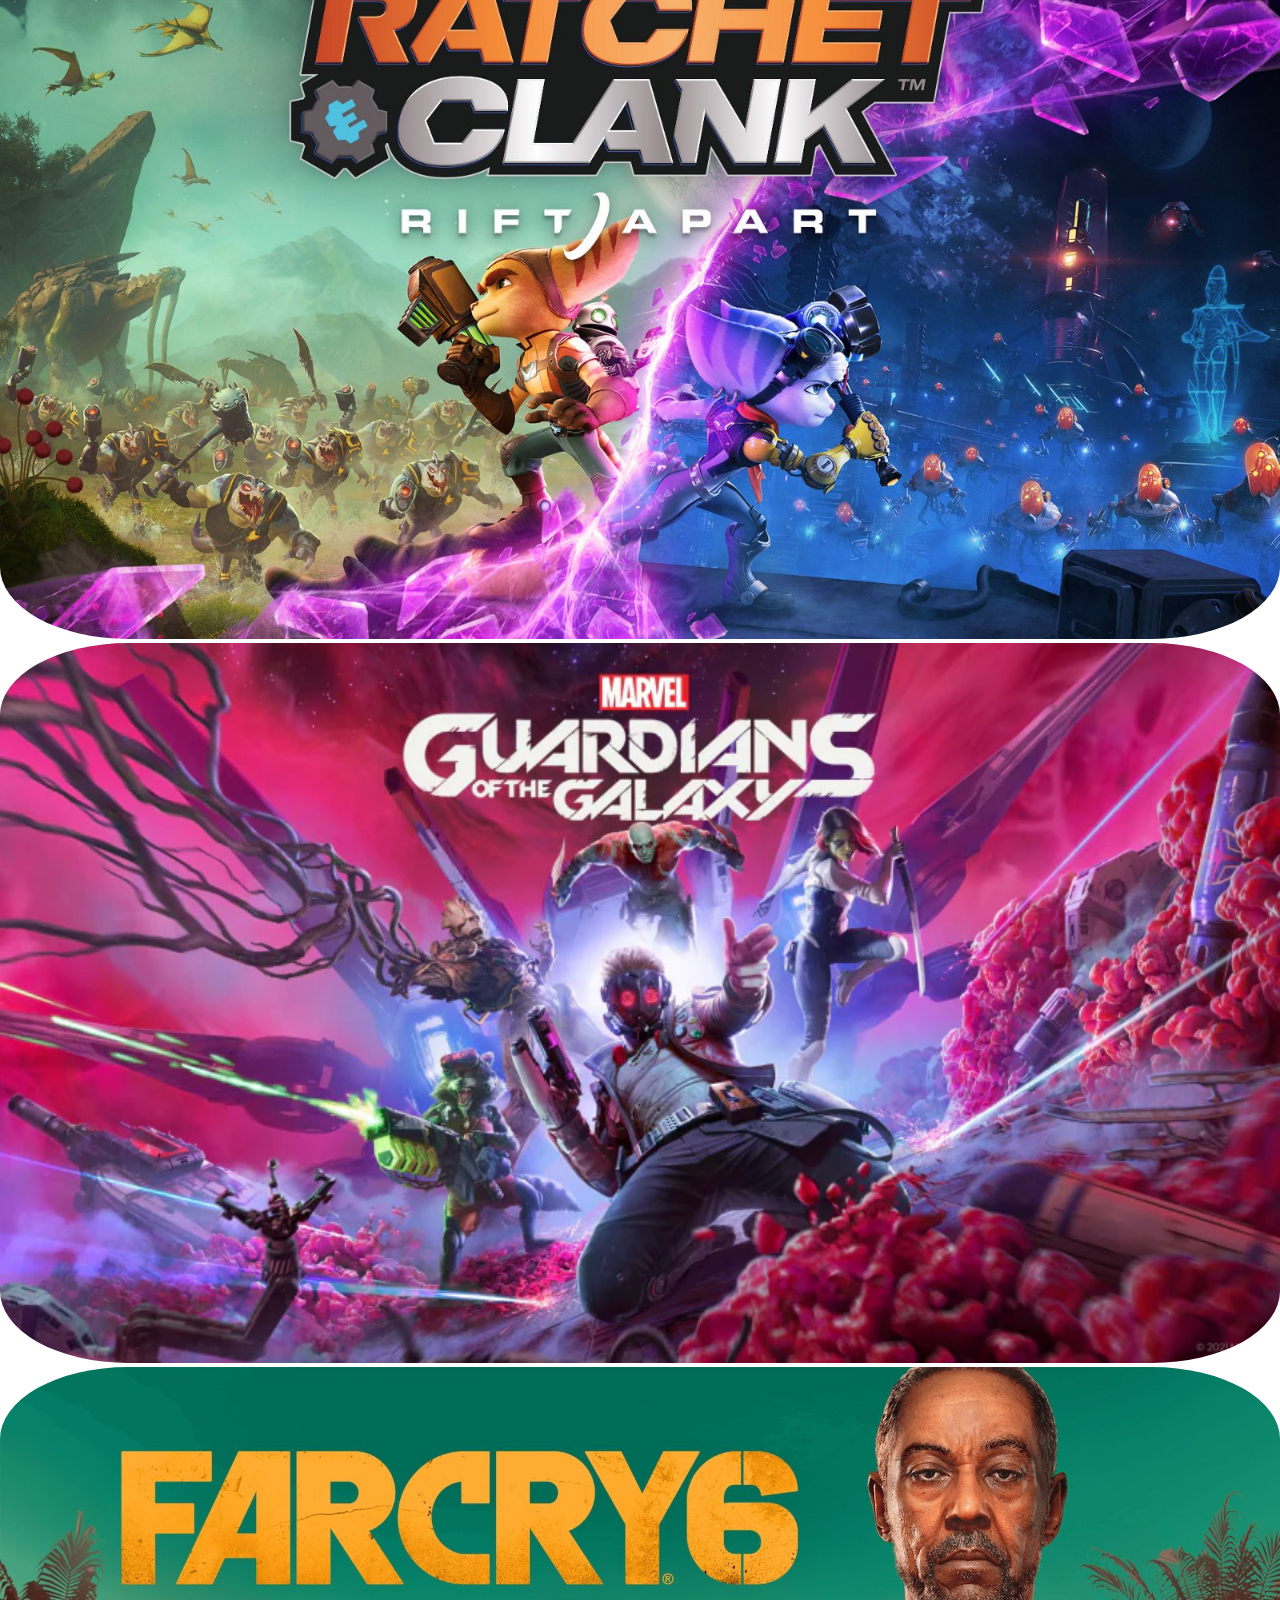
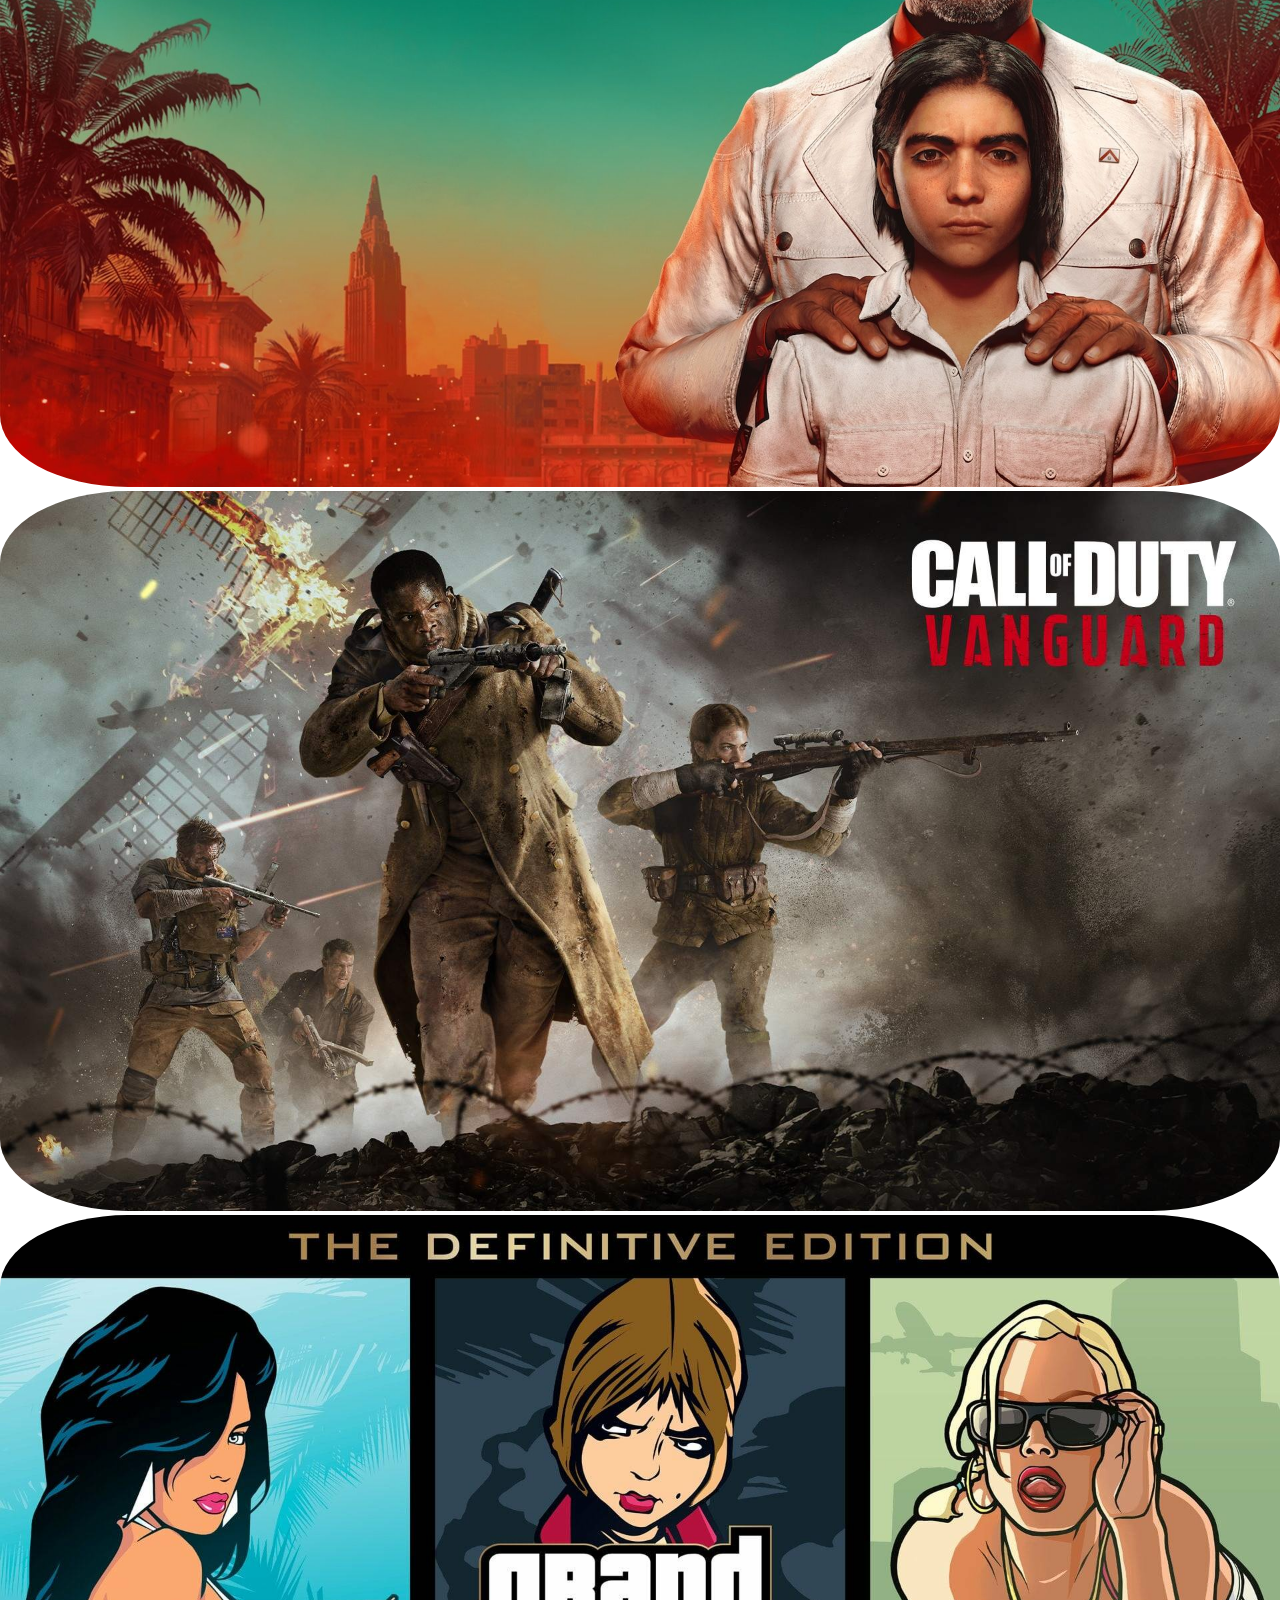
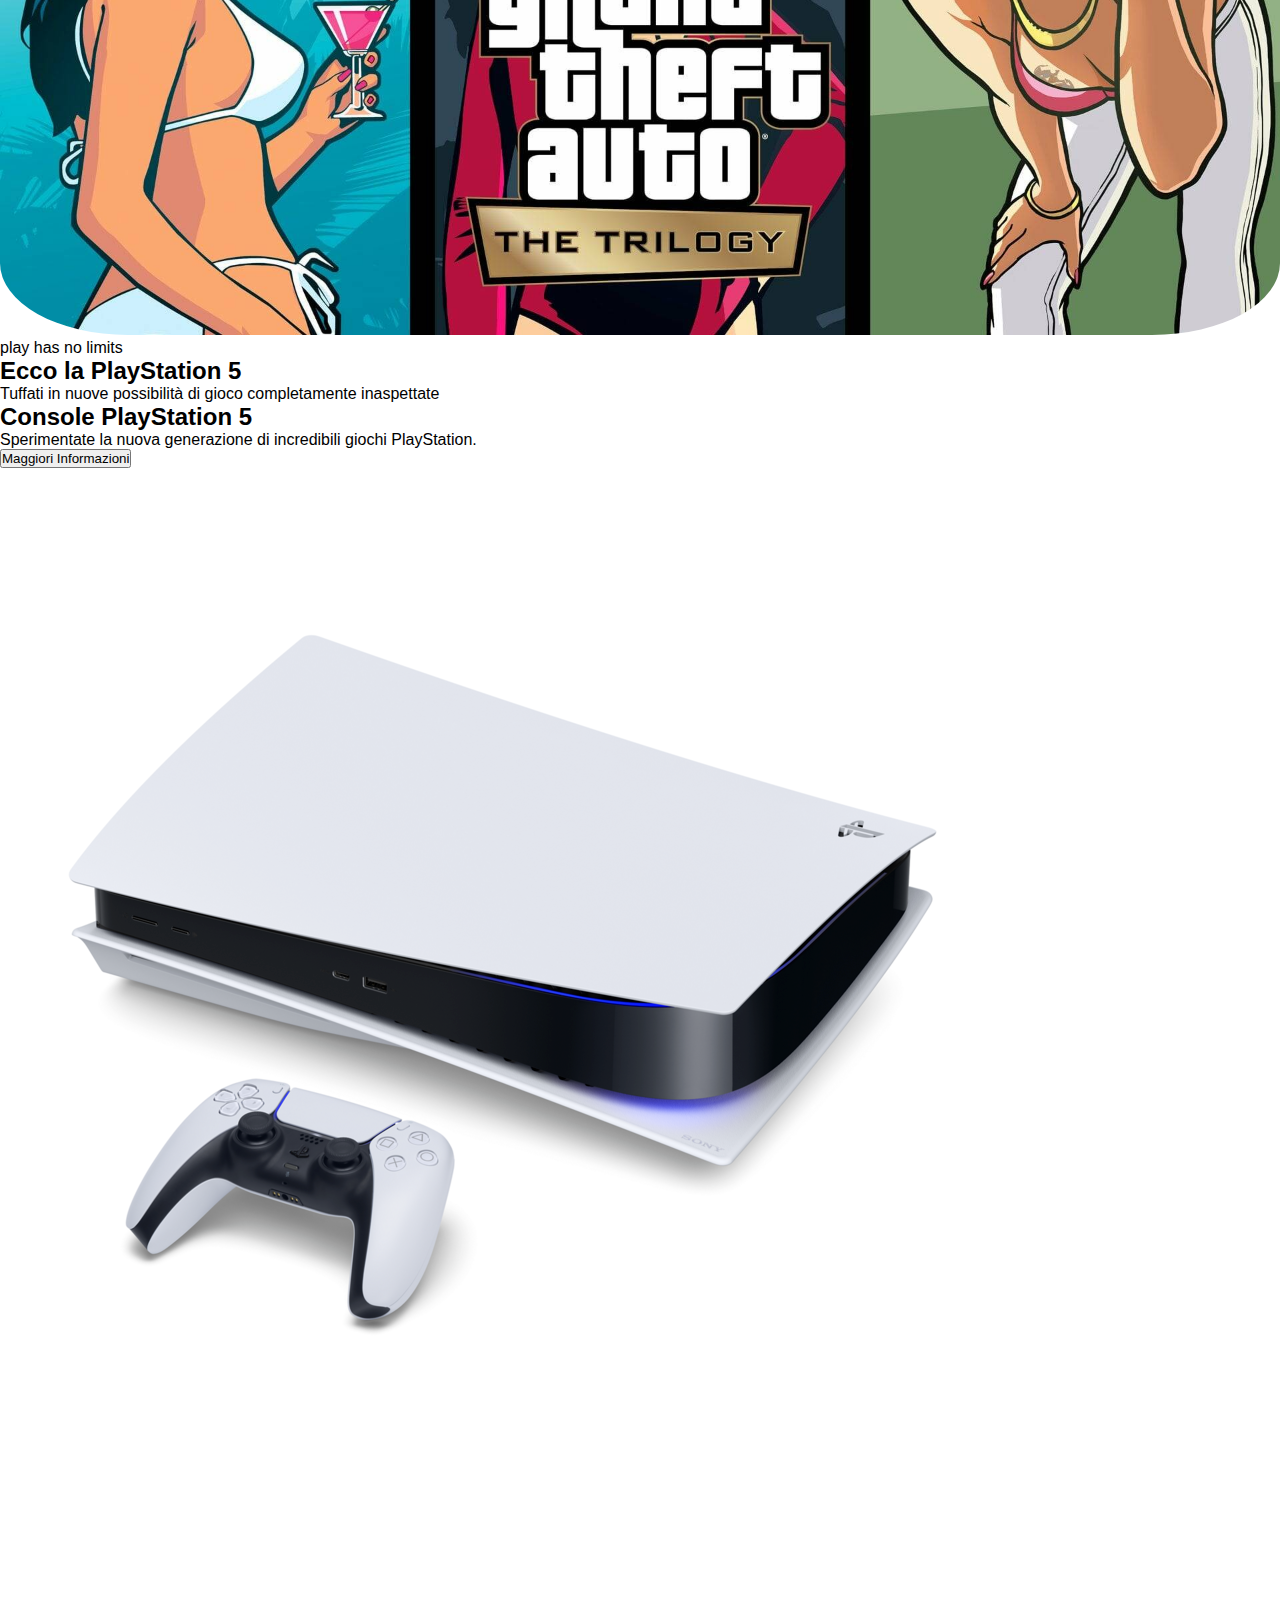
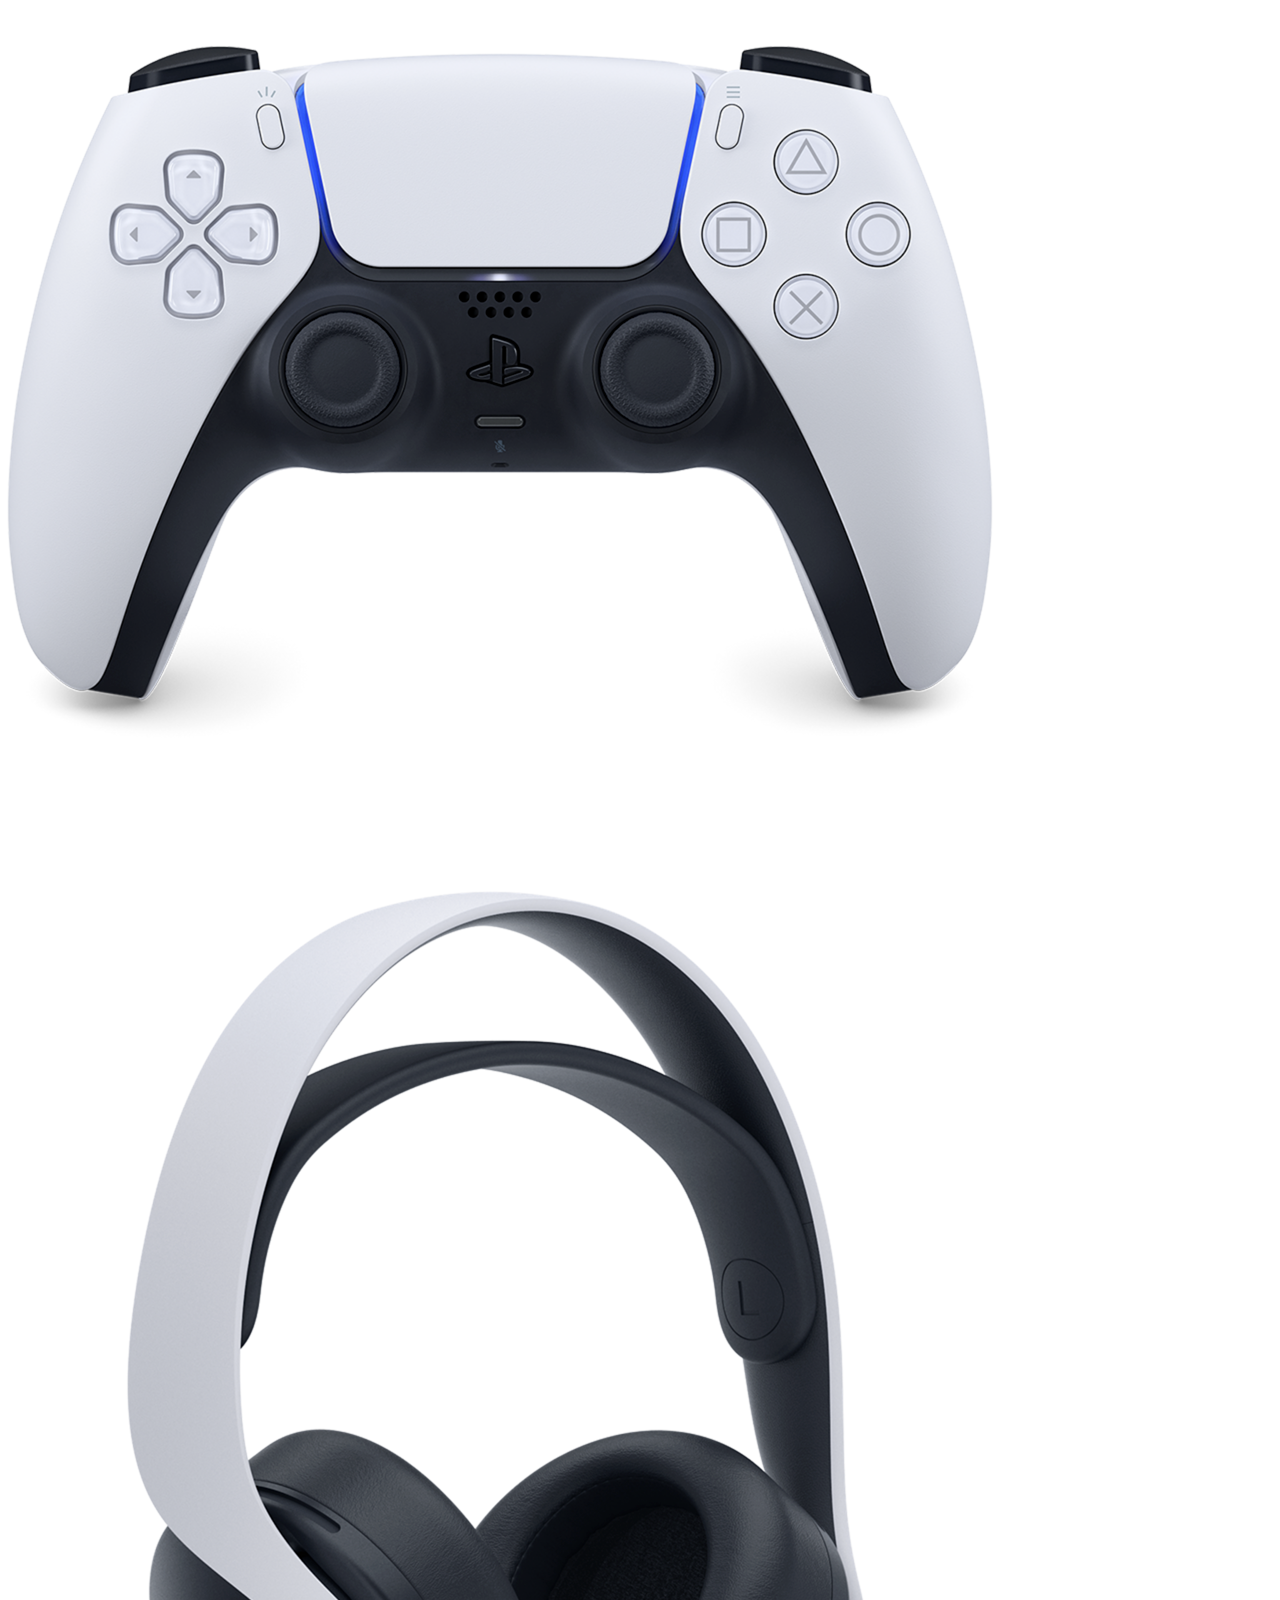
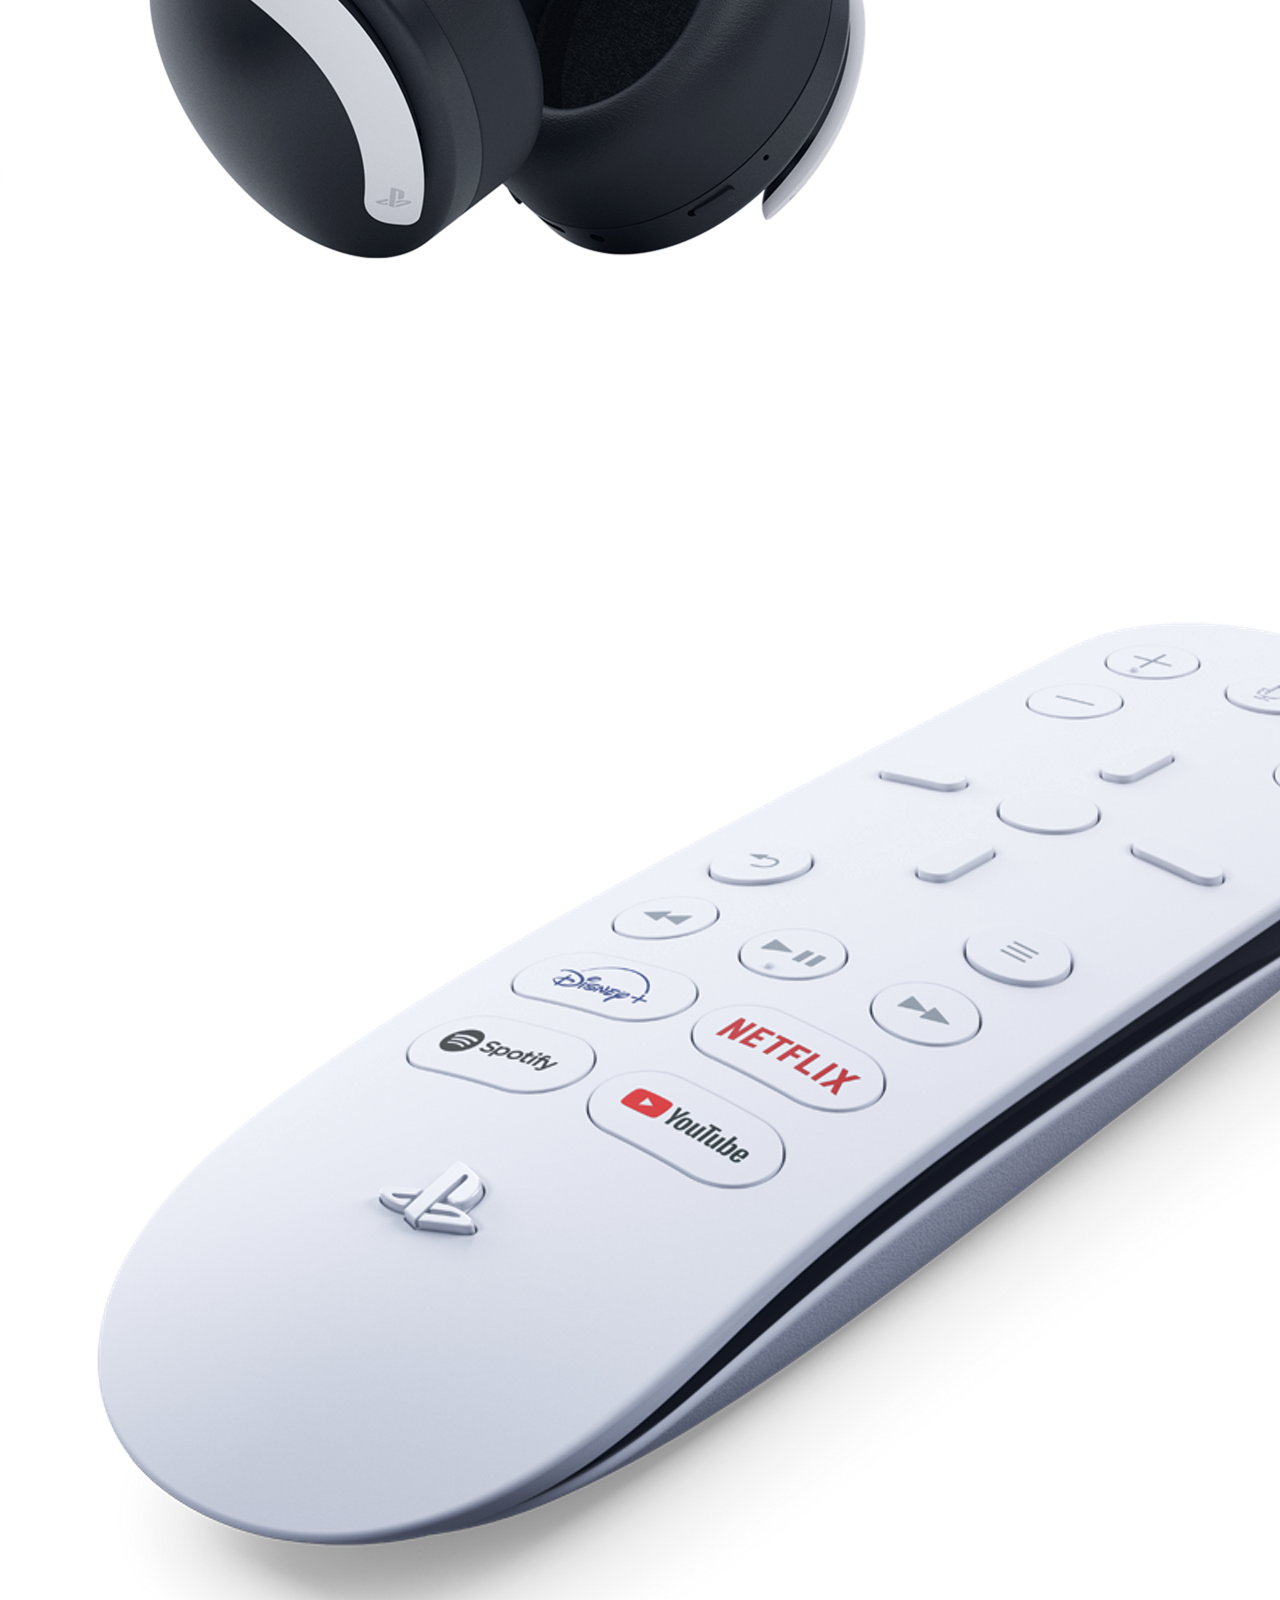
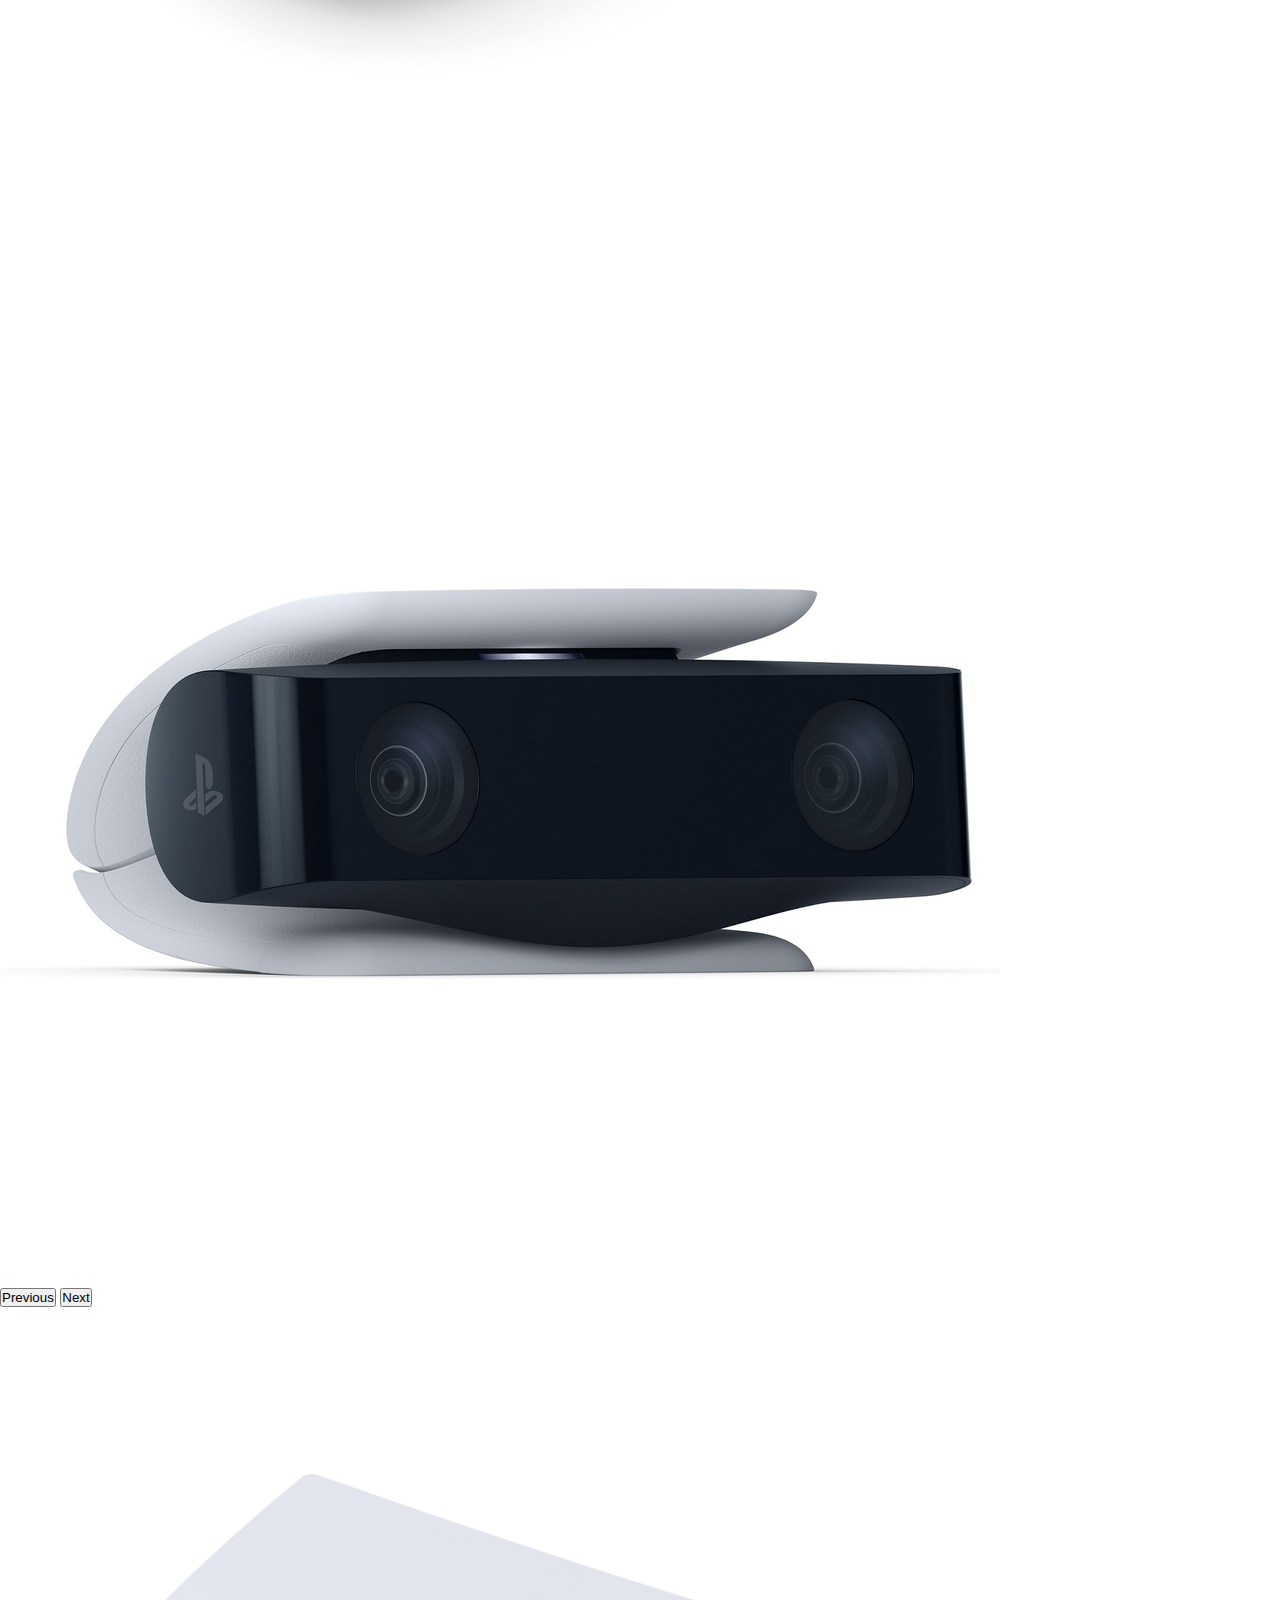
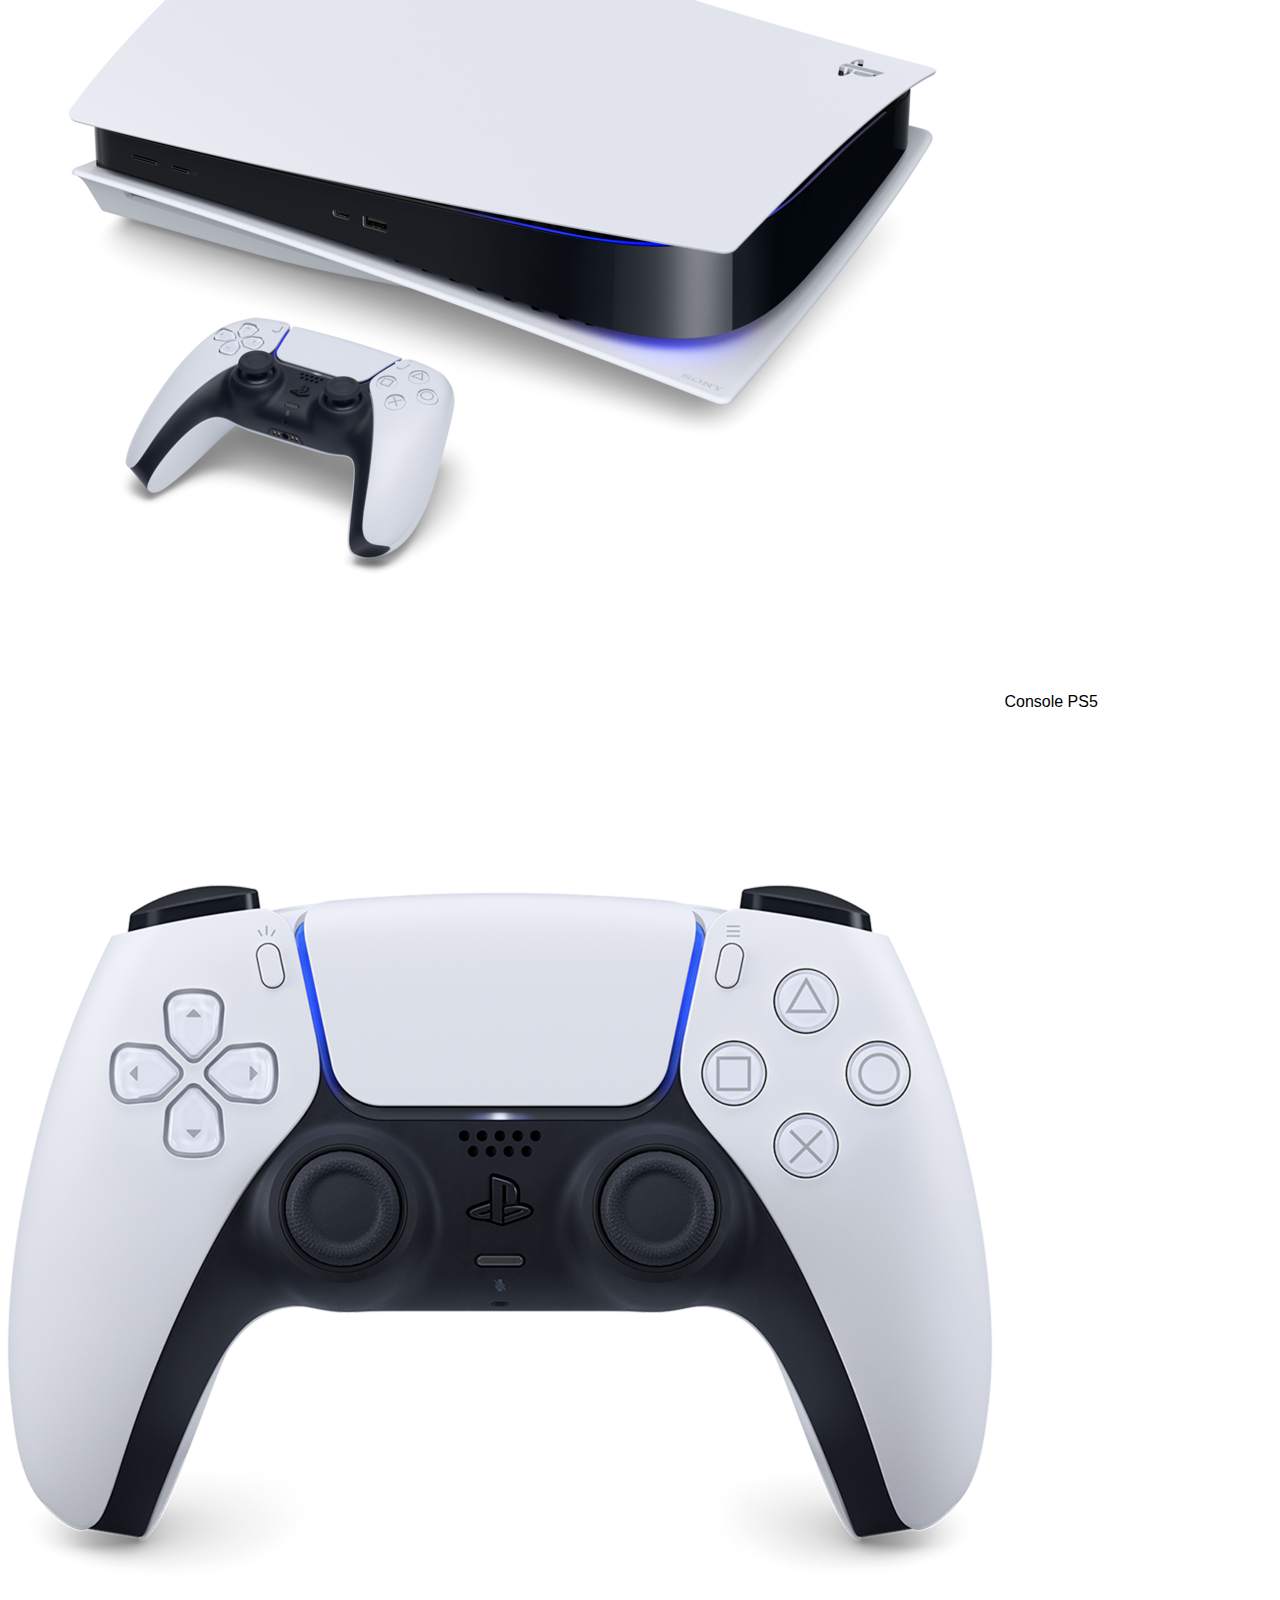
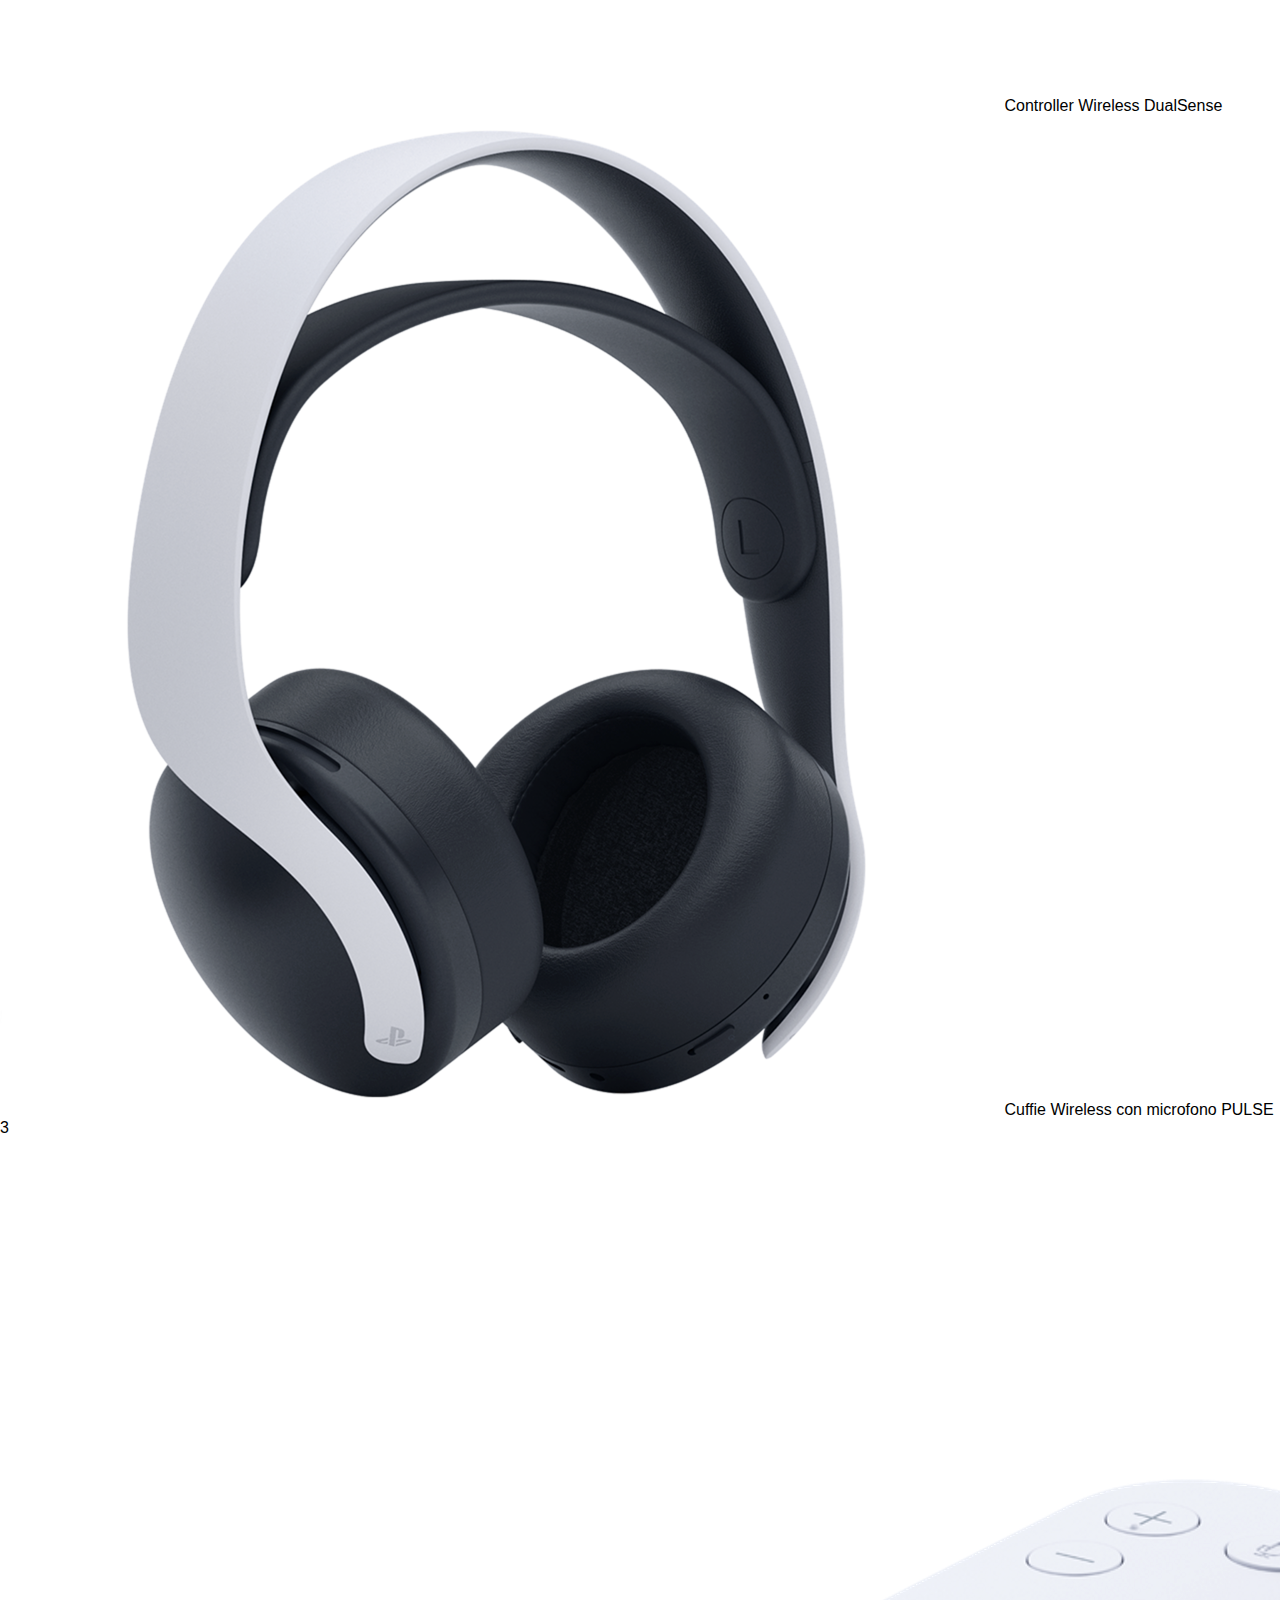
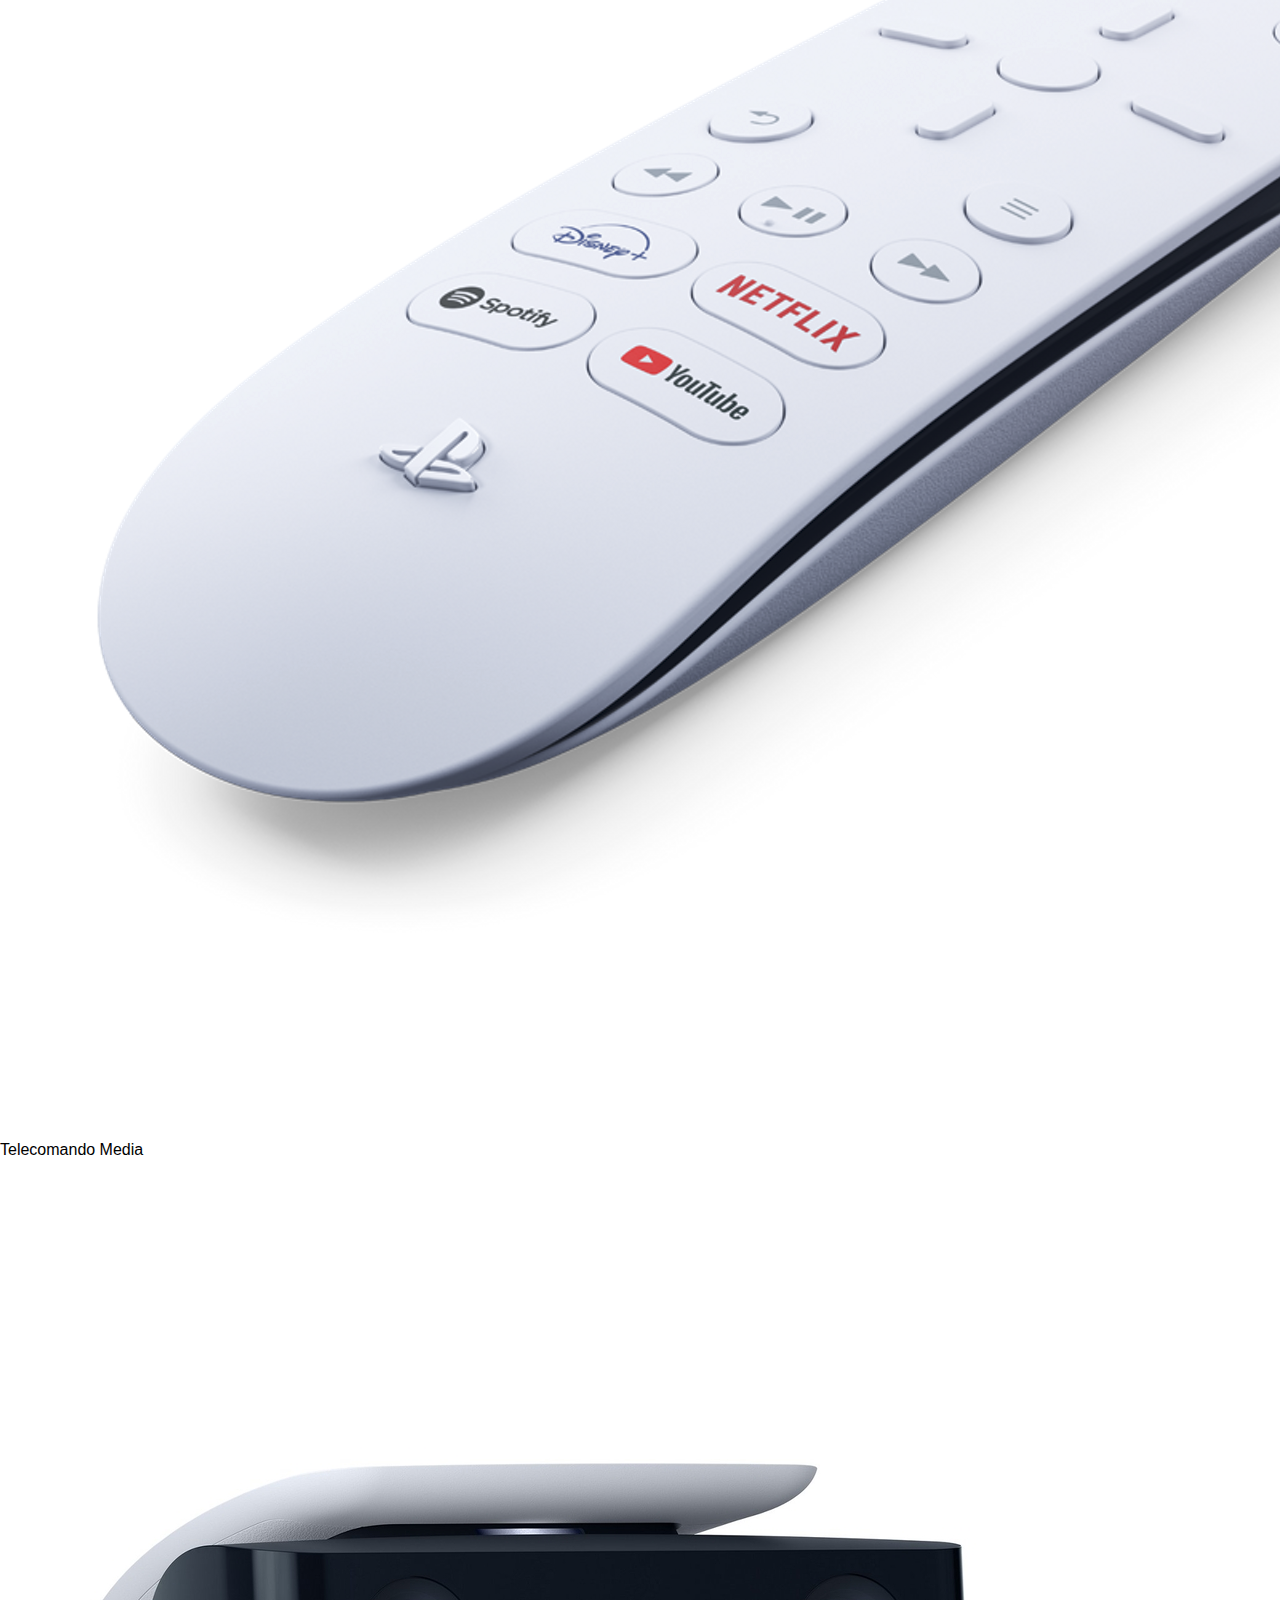
==== commit 7b384667: "Slide" ====
--- a/index.html
+++ b/index.html
@@ -11,7 +11,7 @@
     <link href="https://cdn.jsdelivr.net/npm/bootstrap@5.1.3/dist/css/bootstrap.min.css" rel="stylesheet"
         integrity="sha384-1BmE4kWBq78iYhFldvKuhfTAU6auU8tT94WrHftjDbrCEXSU1oBoqyl2QvZ6jIW3" crossorigin="anonymous">
     <link rel="stylesheet" href="css/style.css">
-    <title>Playstation</title>
+    <title>Sito Ufficiale PlayStation</title>
 </head>
 
 <body class="debug">
@@ -183,28 +183,28 @@
             <div class="row g-4">
 
                 <div class="col-6 col-sm-4 col-xxl-2">
-                    <img src="img/returnal-listing-thumb-01-ps5.jpg" class="img-fluid " alt="Returnal">
+                    <img src="img/returnal-listing-thumb-01-ps5.jpg" class="img-fluid ms_scale" alt="Returnal">
                 </div>
 
                 <div class="col-6 col-sm-4 col-xxl-2">
-                    <img src="img/ratchet-and-clank-rift-apart-keyart.jpg" class=" img-fluid" alt="Ratchet and Clank">
+                    <img src="img/ratchet-and-clank-rift-apart-keyart.jpg" class=" img-fluid ms_scale" alt="Ratchet and Clank">
                 </div>
 
                 <div class="col-6 col-sm-4 col-xxl-2">
-                    <img src="img/marvel-s-guardians-of-the-galaxy_880x495.webp" class=" img-fluid"
+                    <img src="img/marvel-s-guardians-of-the-galaxy_880x495.webp" class=" img-fluid ms_scale"
                         alt="guardians-of-the-galaxy">
                 </div>
 
                 <div class="col-6 col-sm-4 col-xxl-2">
-                    <img src="img/Far-Cry-6.jpeg" class="img-fluid" alt="Far Cry 6">
+                    <img src="img/Far-Cry-6.jpeg" class="img-fluid ms_scale" alt="Far Cry 6">
                 </div>
 
                 <div class="col-6 col-sm-4 col-xxl-2">
-                    <img src="img/cod-vanguard.jpeg" class=" img-fluid" alt="COD Vanguard">
+                    <img src="img/cod-vanguard.jpeg" class=" img-fluid ms_scale" alt="COD Vanguard">
                 </div>
 
                 <div class="col-6 col-sm-4 col-xxl-2">
-                    <img src="img/gta-the-trilogy.jpeg" class=" img-fluid" alt="GTA the Trilogy">
+                    <img src="img/gta-the-trilogy.jpeg" class=" img-fluid ms_scale" alt="GTA the Trilogy">
                 </div>
 
             </div>
@@ -248,50 +248,30 @@
 
                 <div class="col-12 col-md-6">
                     <!------------PROVA SLIDE----------------->
-                    <div id="carouselExampleDark" class="carousel carousel-dark slide" data-bs-ride="carousel">
-                        <div class="carousel-indicators">
-                            <button type="button" data-bs-target="#carouselExampleDark" data-bs-slide-to="0"
-                                class="active" aria-current="true" aria-label="Slide 1"></button>
-                            <button type="button" data-bs-target="#carouselExampleDark" data-bs-slide-to="1"
-                                aria-label="Slide 2"></button>
-                            <button type="button" data-bs-target="#carouselExampleDark" data-bs-slide-to="2"
-                                aria-label="Slide 3"></button>
-                        </div>
+                    <div id="carouselExampleControls" class="carousel slide" data-bs-ride="carousel">
                         <div class="carousel-inner">
-                            <div class="carousel-item active" data-bs-interval="10000">
-                                <img src="img/playstation-5-thumb.png" class="d-block w-75" alt="...">
-                                <div class="carousel-caption d-none d-md-block">
-                                </div>
-                            </div>
-                            <div class="carousel-item" data-bs-interval="2000">
-                                <img src="img/joypad-thumb.png" class="d-block w-75" alt="...">
-                                <div class="carousel-caption d-none d-md-block">
-                                </div>
+                            <div class="carousel-item active">
+                                <img src="img/playstation-5-thumb.png" class="d-block w-75" alt="PS5">
                             </div>
                             <div class="carousel-item">
-                                <img src="img/headset-thumb.png" class="d-block w-75" alt="...">
-                                <div class="carousel-caption d-none d-md-block">
-                                </div>
+                                <img src="img/joypad-thumb.png" class="d-block w-75" alt="PS5 Controller">
                             </div>
-
                             <div class="carousel-item">
-                                <img src="img/remote-thumb.png" class="d-block w-75" alt="...">
-                                <div class="carousel-caption d-none d-md-block">
-                                </div>
+                                <img src="img/headset-thumb.png" class="d-block w-75" alt="PS5 Cuffie">
                             </div>
-
                             <div class="carousel-item">
-                                <img src="img/camera-thumb.jpg" class="d-block w-75" alt="...">
-                                <div class="carousel-caption d-none d-md-block">
-                                </div>
+                                <img src="img/remote-thumb.png" class="d-block w-75" alt="PS5 Telecomando">
+                            </div>
+                            <div class="carousel-item">
+                                <img src="img/camera-thumb.jpg" class="d-block w-75" alt="PS5 Camera">
                             </div>
                         </div>
-                        <button class="carousel-control-prev" type="button" data-bs-target="#carouselExampleDark"
+                        <button class="carousel-control-prev" type="button" data-bs-target="#carouselExampleControls"
                             data-bs-slide="prev">
                             <span class="carousel-control-prev-icon" aria-hidden="true"></span>
                             <span class="visually-hidden">Previous</span>
                         </button>
-                        <button class="carousel-control-next" type="button" data-bs-target="#carouselExampleDark"
+                        <button class="carousel-control-next" type="button" data-bs-target="#carouselExampleControls"
                             data-bs-slide="next">
                             <span class="carousel-control-next-icon" aria-hidden="true"></span>
                             <span class="visually-hidden">Next</span>
@@ -800,7 +780,7 @@
 
                         <div class="d-flex">
                             <img src="img/language-globe.svg" class="globe mb-5 pe-3" alt="Globe">
-                            <p>Country / Region: Italy</p>
+                            <a href="#"> Country / Region: Italy </a>
                         </div>
                     </div>
 
@@ -810,6 +790,7 @@
                             <li><a href="#"> Supporto</a></li>
                             <li><a href="#"> Informativa sulla Privacy</a></li>
                             <li><a href="#"> Termini di utilizzo</a></li>
+                            <li><a href="#"> Termini di Servizio</a></li>
                             <li><a href="#"> PS Studios</a></li>
                             <li><a href="#"> Chi Siamo </a></li>
                         </ul>
--- a/css/style.css
+++ b/css/style.css
@@ -22,6 +22,7 @@
 }
 
 
+
 /*HEADER*/
 header {
     height: 120px;
@@ -55,7 +56,7 @@
 
 .ms_btn {
     background: rgba(0, 0, 0, 0.5);
-color: white;
+    color: white;
 }
 
 
@@ -67,9 +68,9 @@
     min-height: 25rem;
     width: 100%;
     overflow: hidden;
-  }
-  
-  .jumbo video {
+}
+
+.jumbo video {
     position: absolute;
     top: 50%;
     left: 50%;
@@ -82,14 +83,14 @@
     -moz-transform: translateX(-50%) translateY(-50%);
     -webkit-transform: translateX(-50%) translateY(-50%);
     transform: translateX(-50%) translateY(-50%);
-  }
-  
-  .jumbo .container {
+}
+
+.jumbo .container {
     position: relative;
     z-index: 2;
-  }
-  
-  .jumbo .overlay {
+}
+
+.jumbo .overlay {
     position: absolute;
     top: 0;
     left: 0;
@@ -98,45 +99,42 @@
     background-color: black;
     opacity: 0.5;
     z-index: 1;
-  }
-
-  .ms_logo {
-      margin-left: -20x;
-  }
-  
-  /* Media Query for devices withi coarse pointers and no hover functionality */
-  
-  /* This will use a fallback image instead of a video for devices that commonly do not support the HTML5 video element */
-  
-  @media (pointer: coarse) and (hover: none) {
+}
+
+.ms_logo {
+    margin-left: -20x;
+}
+
+/* Media Query for devices withi coarse pointers and no hover functionality */
+
+/* This will use a fallback image instead of a video for devices that commonly do not support the HTML5 video element */
+
+@media (pointer: coarse) and (hover: none) {
     .jumbo {
         height: 600px;
-      background-image: url("../img/jumbo-bg.png");
-      background-position: center;
-      background-size: cover;
-  
-      display: flex;
-      align-items: flex-end;
+        background-image: url("../img/jumbo-bg.png");
+        background-position: center;
+        background-size: cover;
+
+        display: flex;
+        align-items: flex-end;
     }
 
-   
-  
+
+
     .jumbo video {
-      display: block;
+        display: block;
     }
-  }
+}
 
 -----------------------------------------------
-
-
-
 /*JUMBO*/
 
 .jumbo {
     height: 600px;
     background-image: url("../img/jumbo-bg.png");
 
-   
+
     background-position: center;
     background-size: cover;
 
@@ -153,8 +151,19 @@
     height: 100%;
 
     border-radius: 10%;
-
-
+}
+
+.ms_scale {
+    transition: 0.5s;
+    cursor: grab;
+}
+
+.ms_scale:hover {
+    transform: scale(1.1);
+}
+
+.ms_returnal:active {
+    border-radius: 5px solid blue;
 }
 
 
@@ -230,11 +239,11 @@
 
 
 
-   .section-9 img {
-       object-fit: contain;
-        /*min-width: 100px;
+.section-9 img {
+    object-fit: contain;
+    /*min-width: 100px;
         max-width: 150px;*/
-    }
+}
 
 
 /*FOOTER*/
@@ -246,7 +255,7 @@
 .footer-top {}
 
 .pslogo_foot {
-    height: 50px;
+    height: 70px;
 }
 
 .footer-top a {
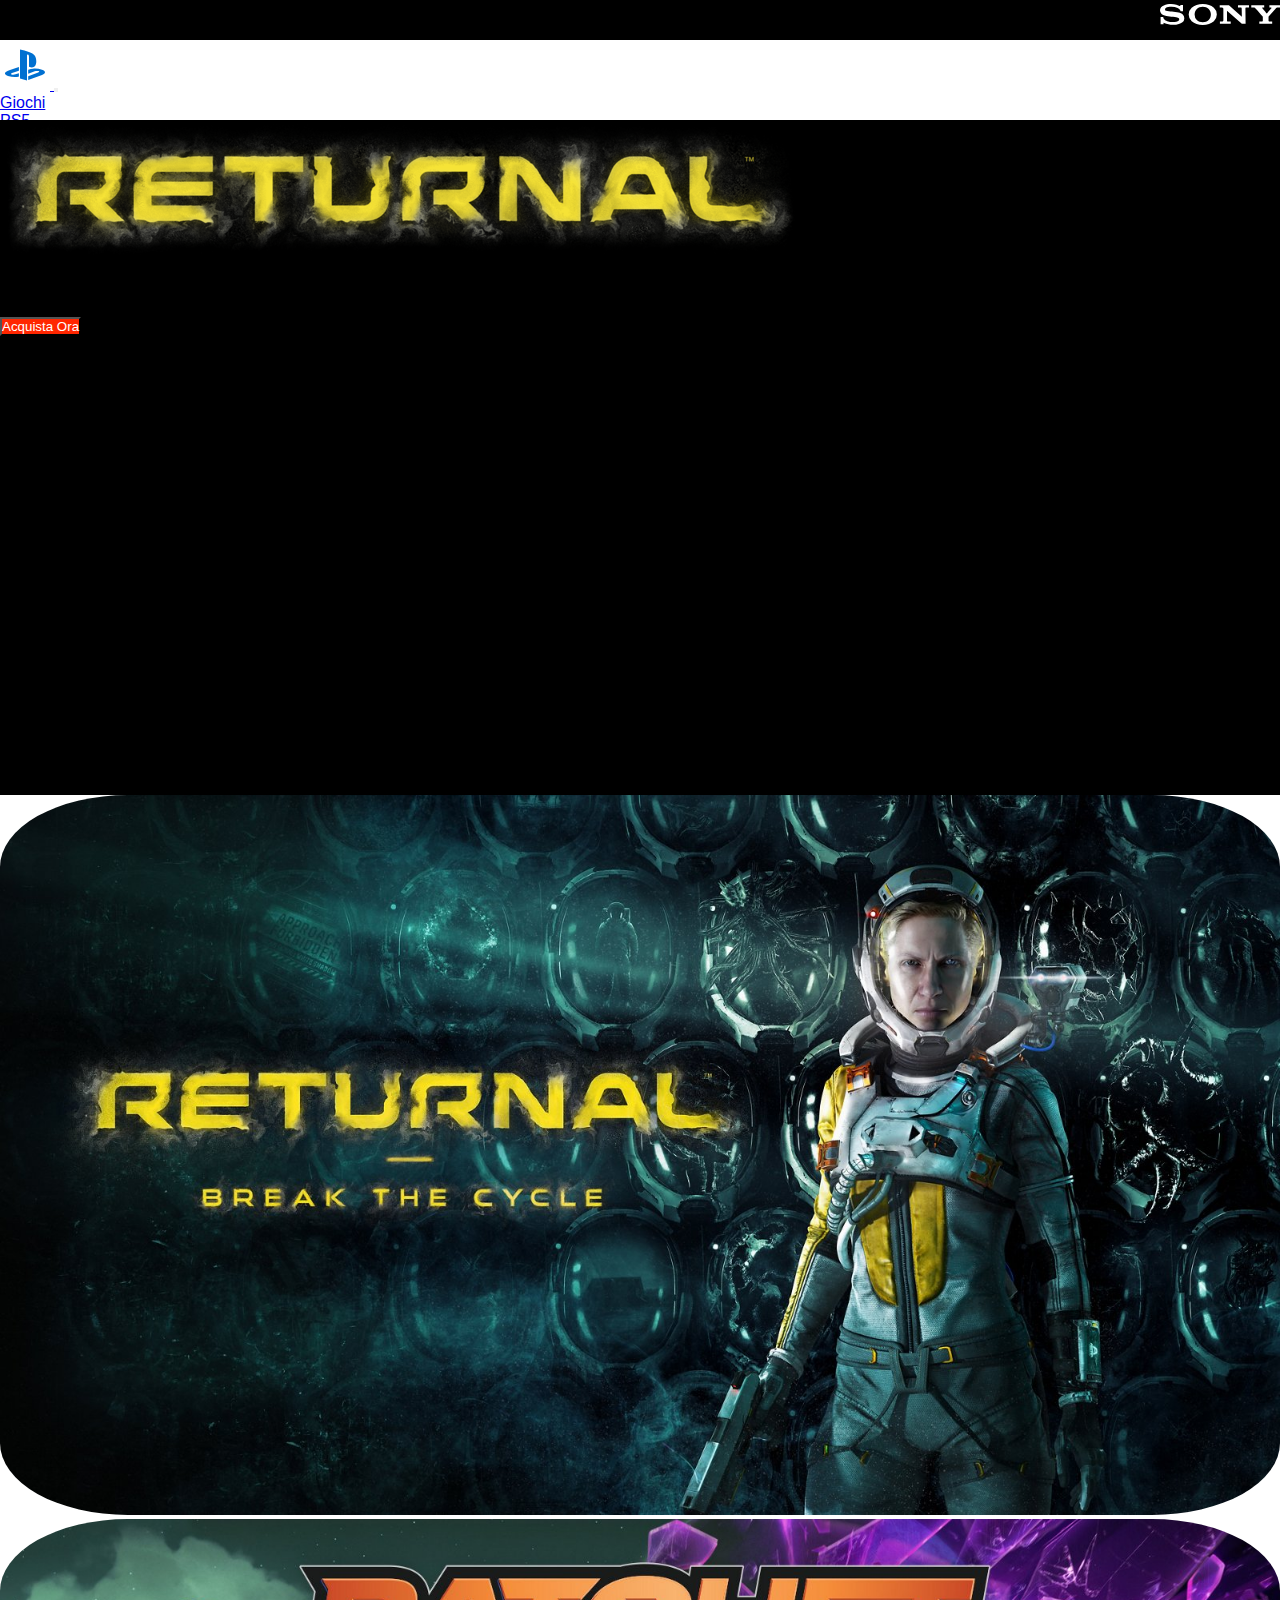
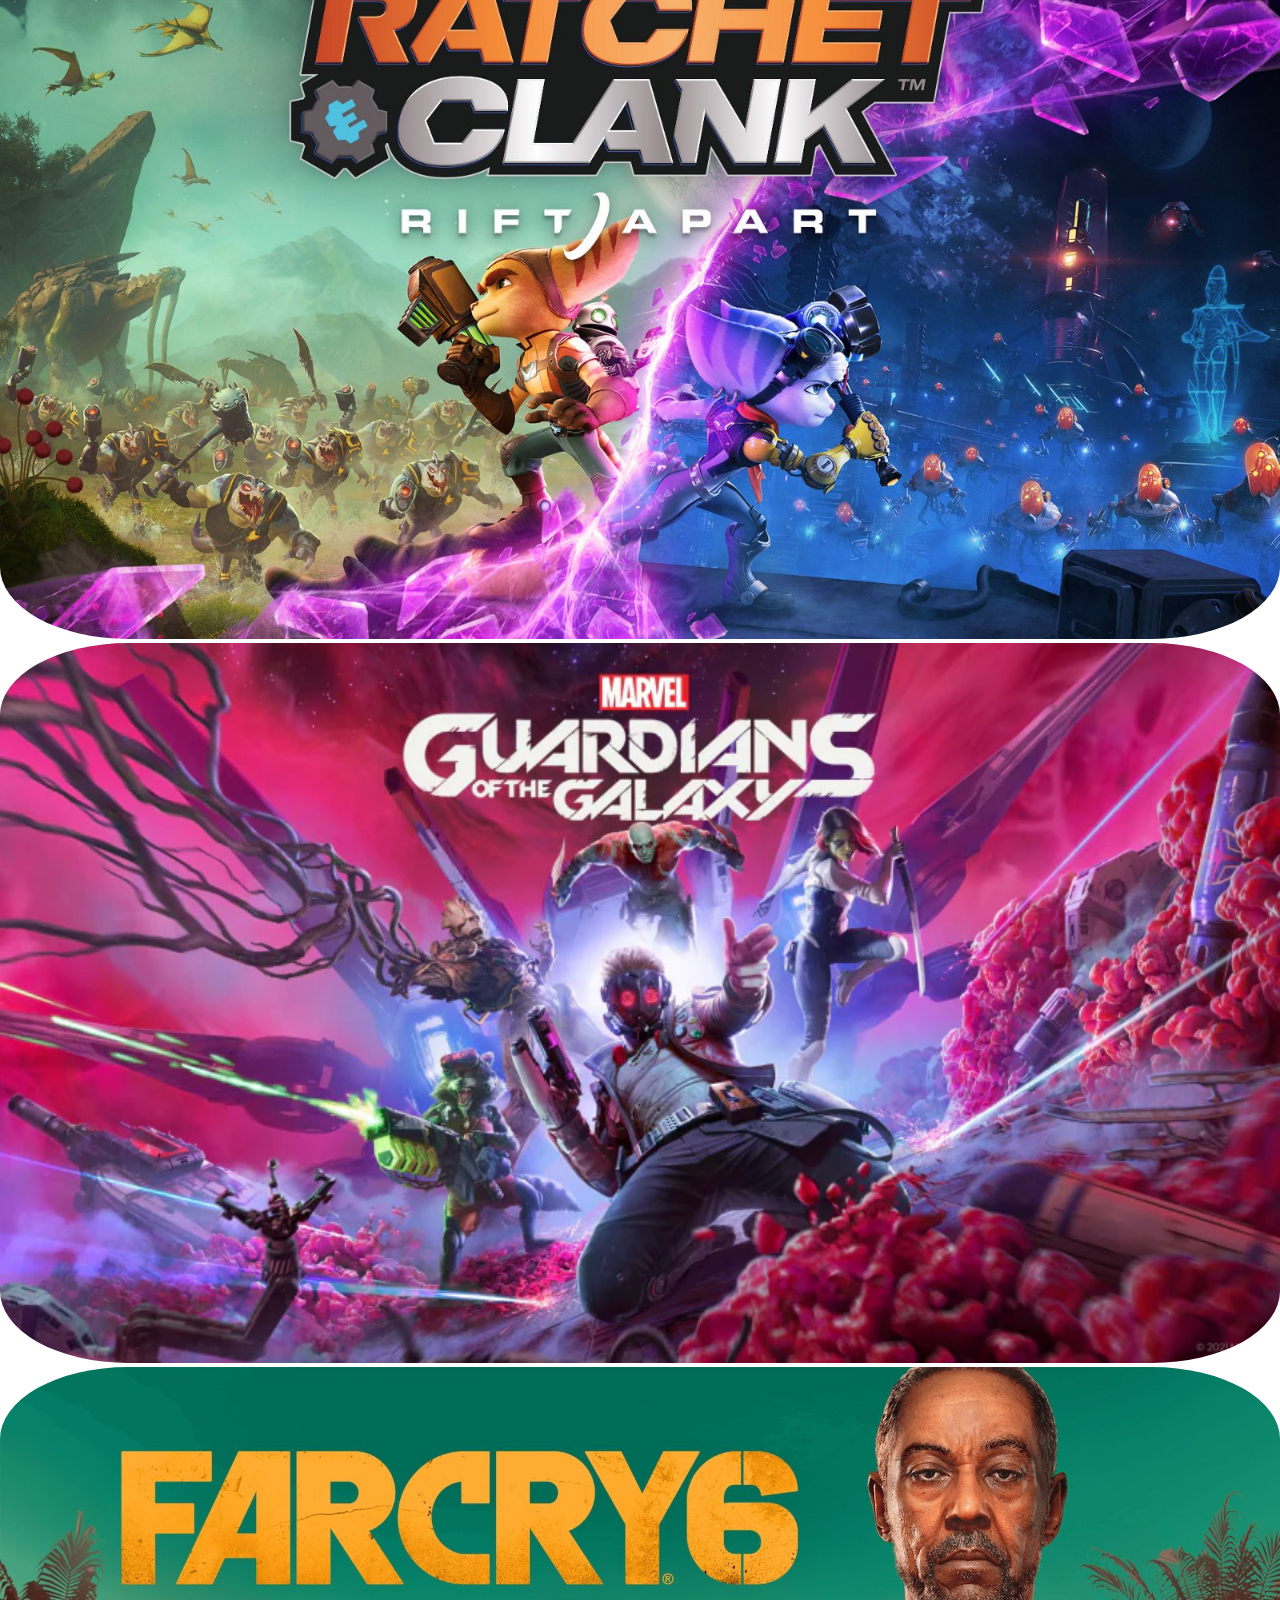
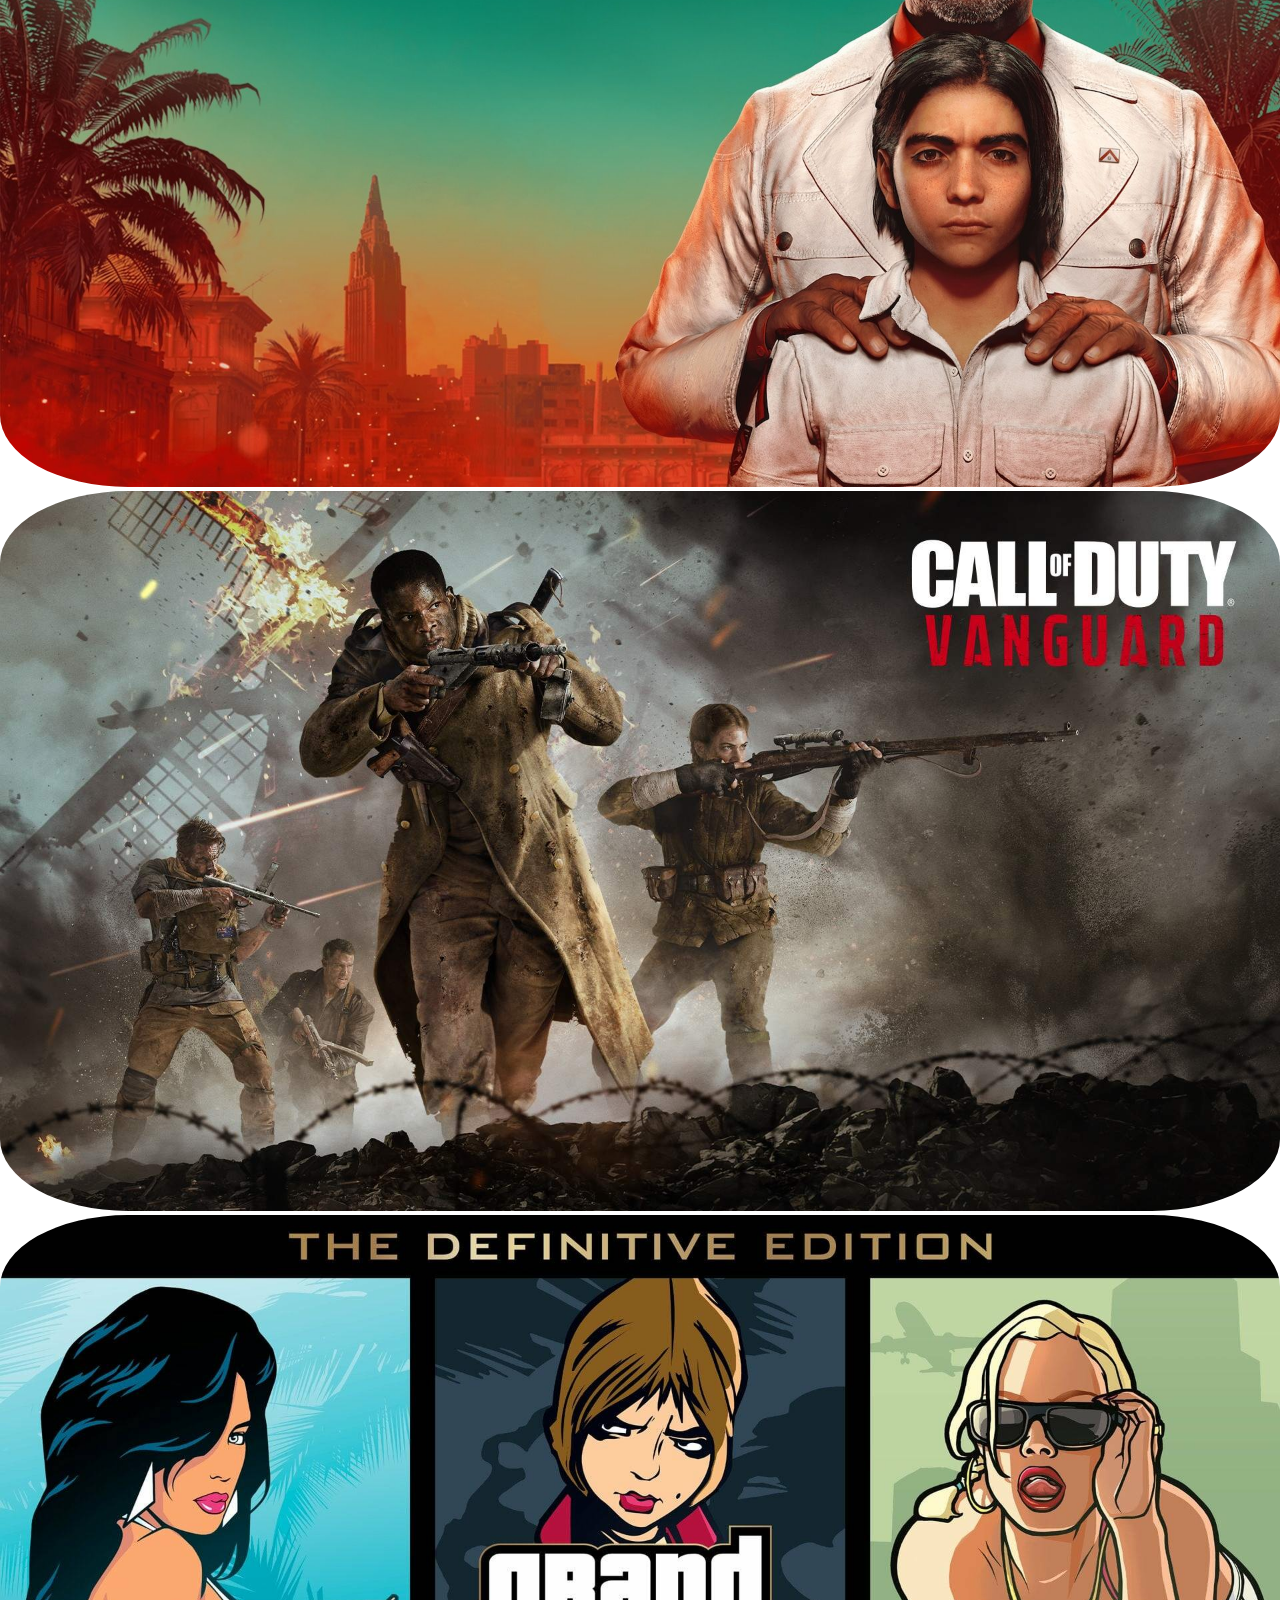
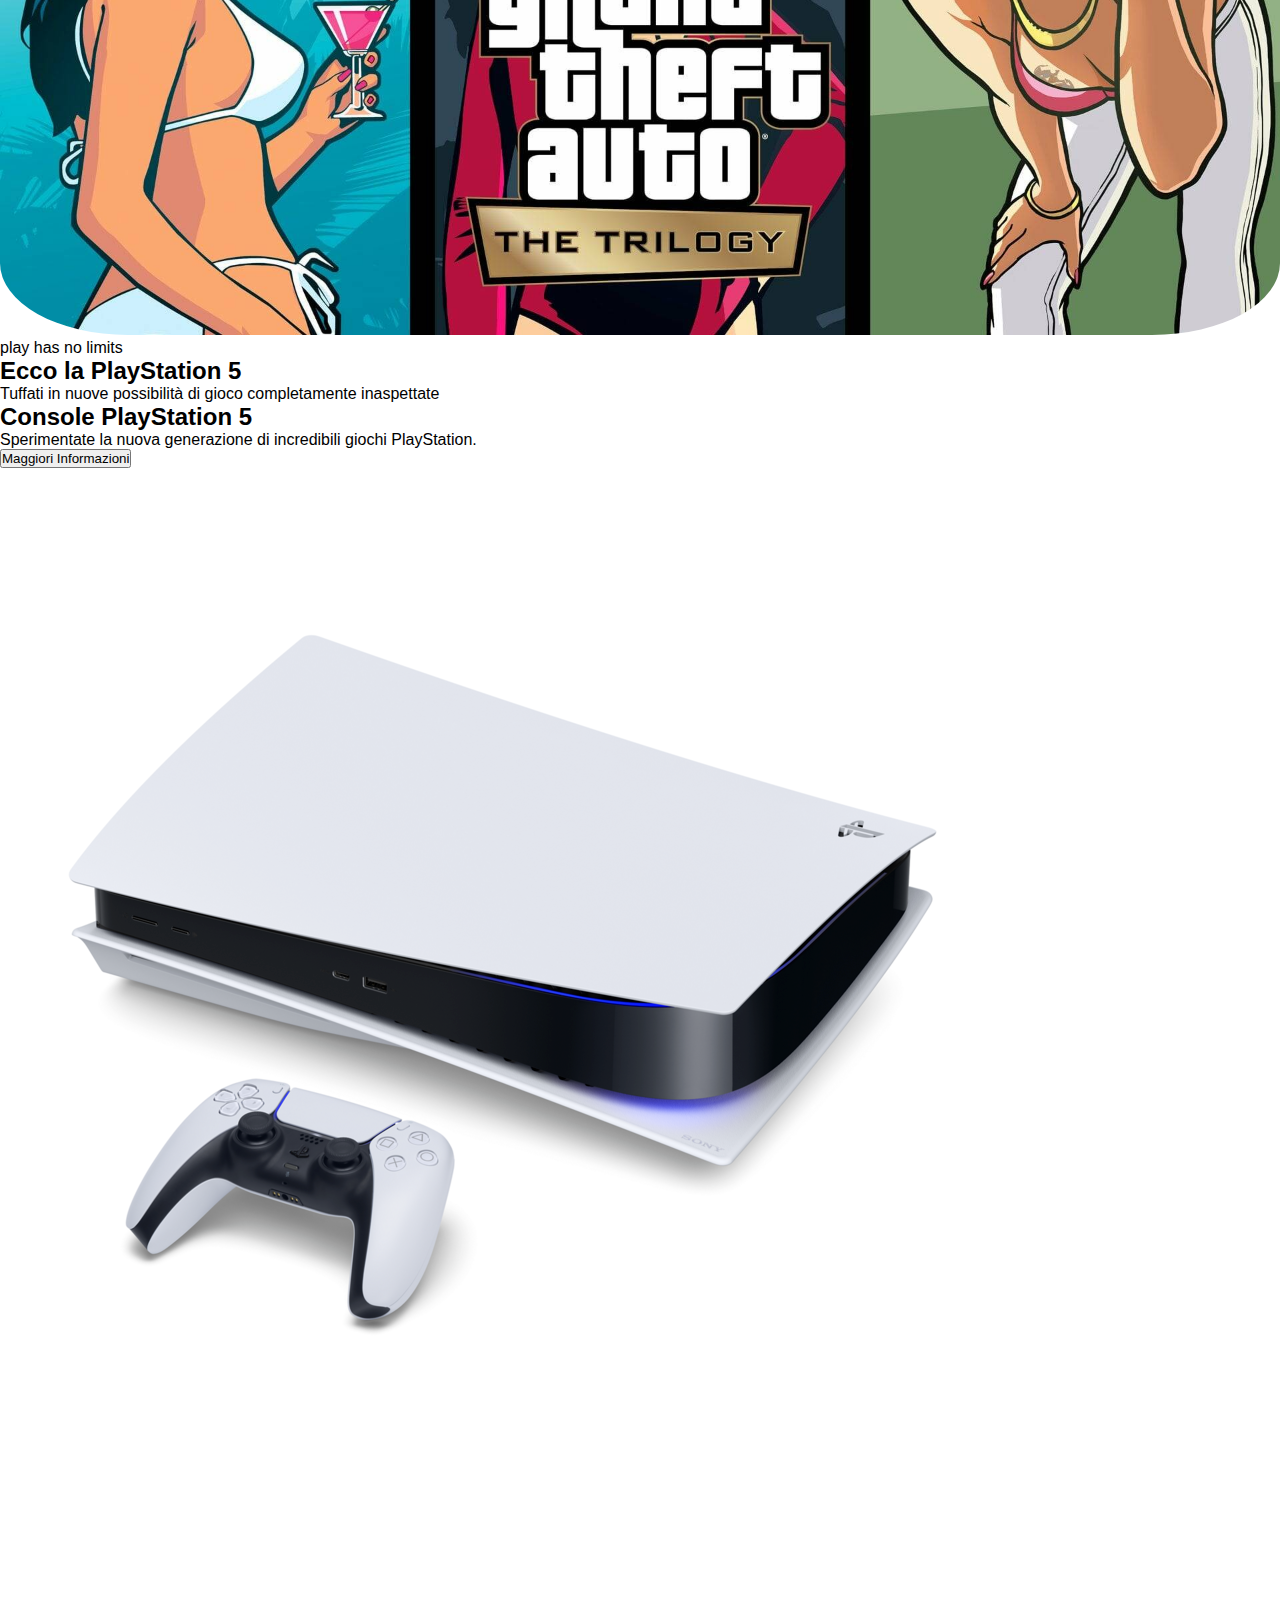
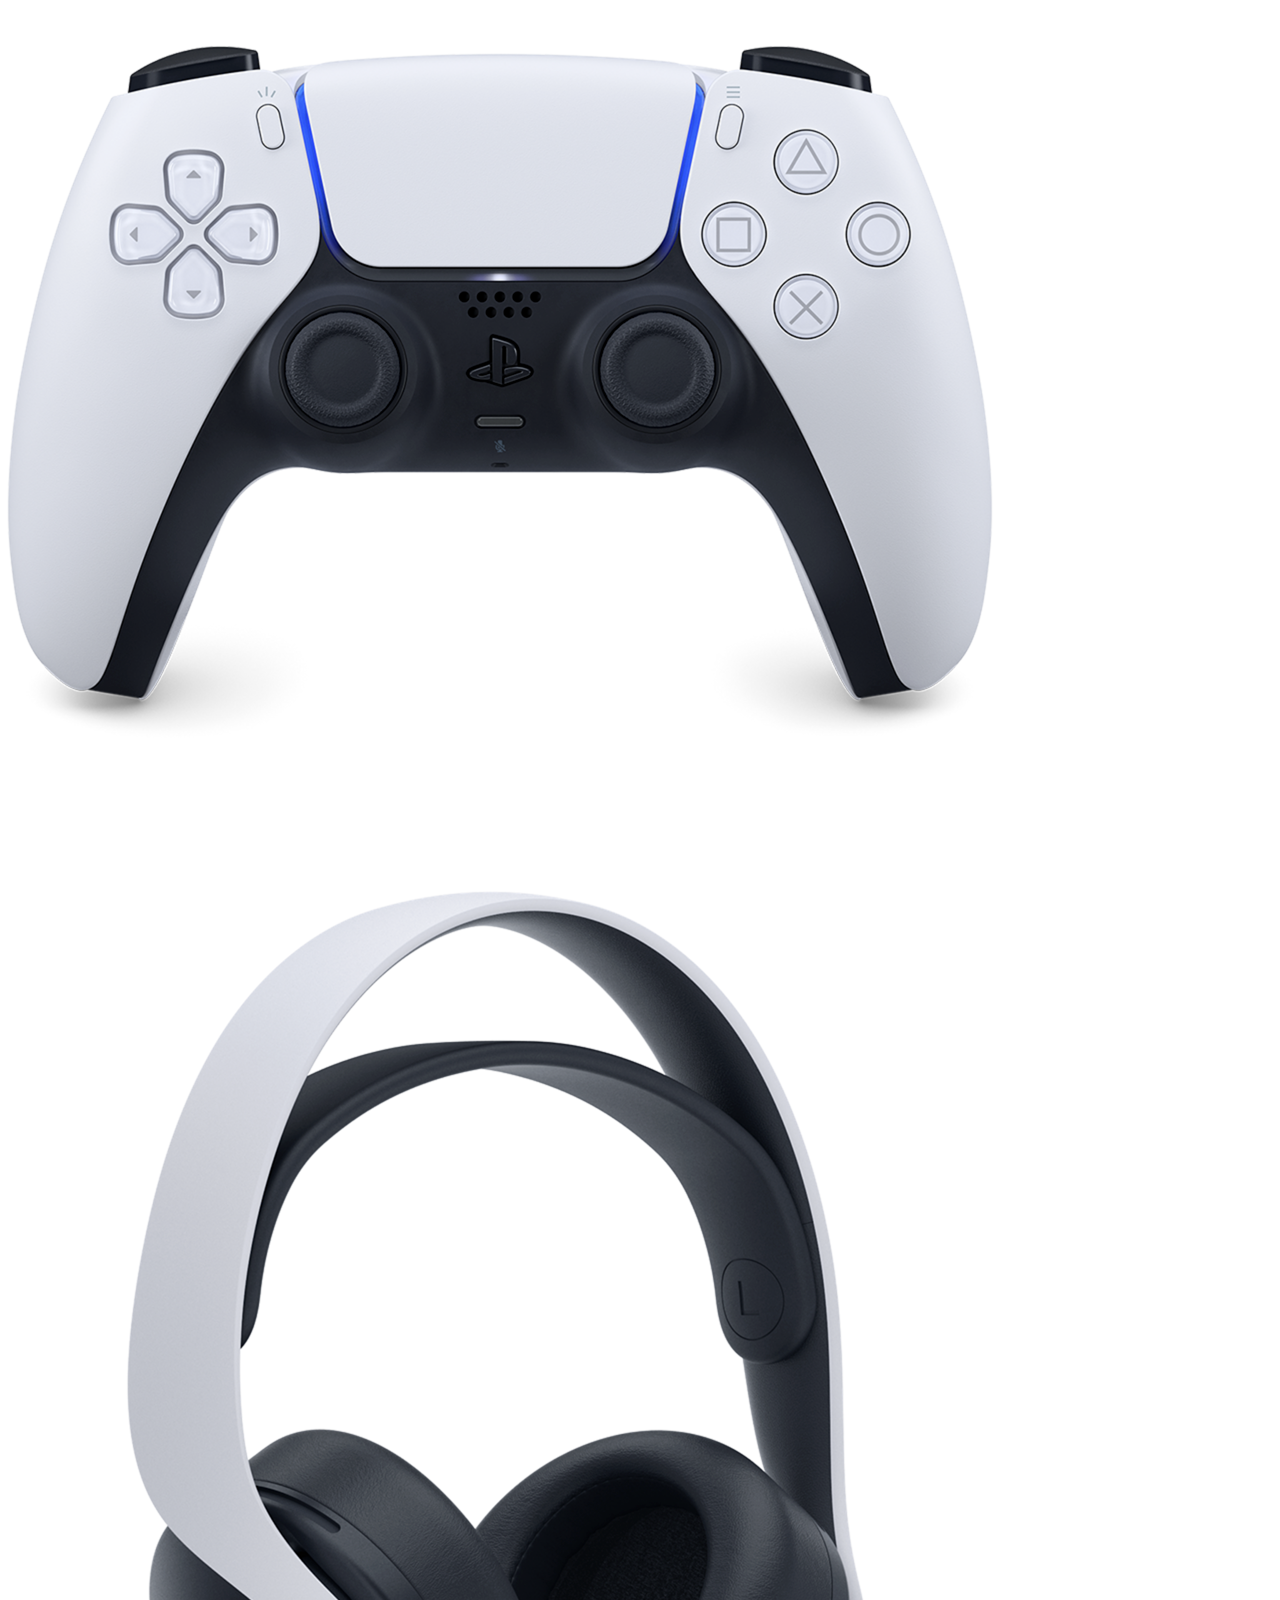
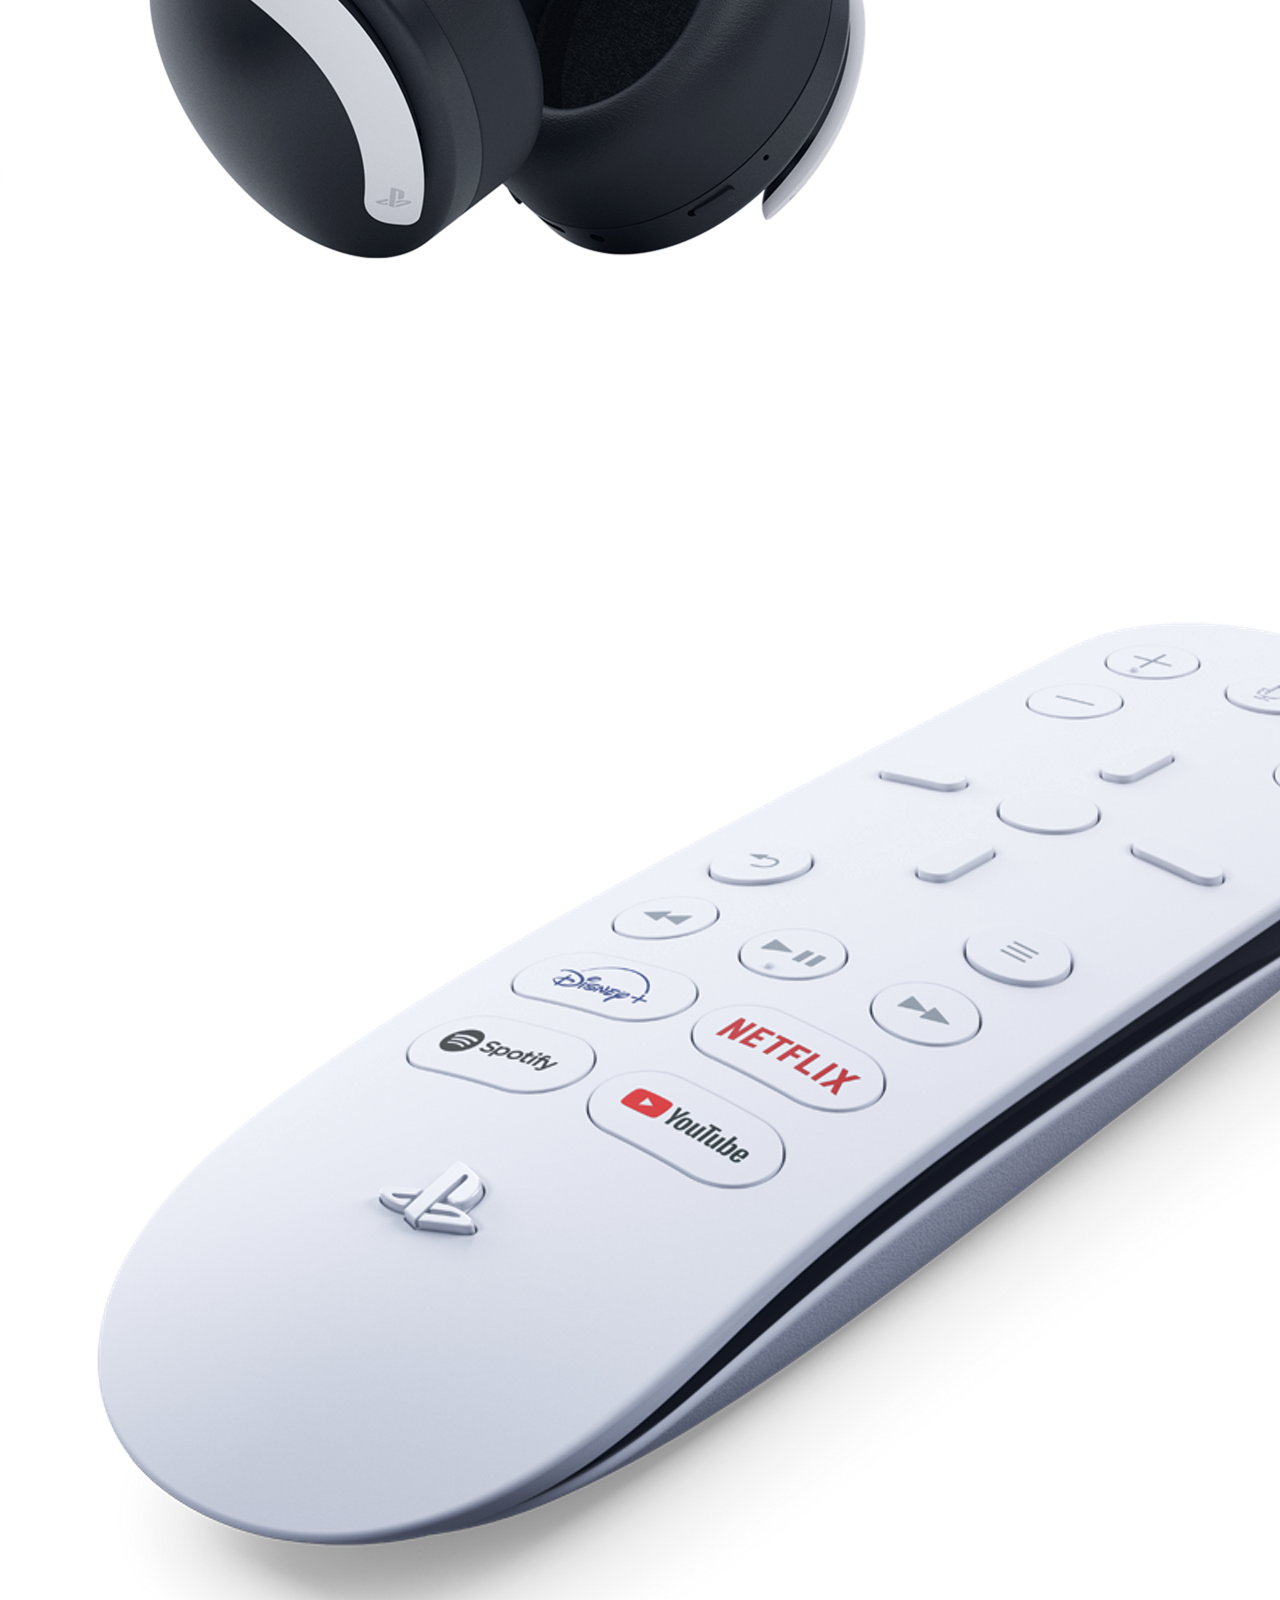
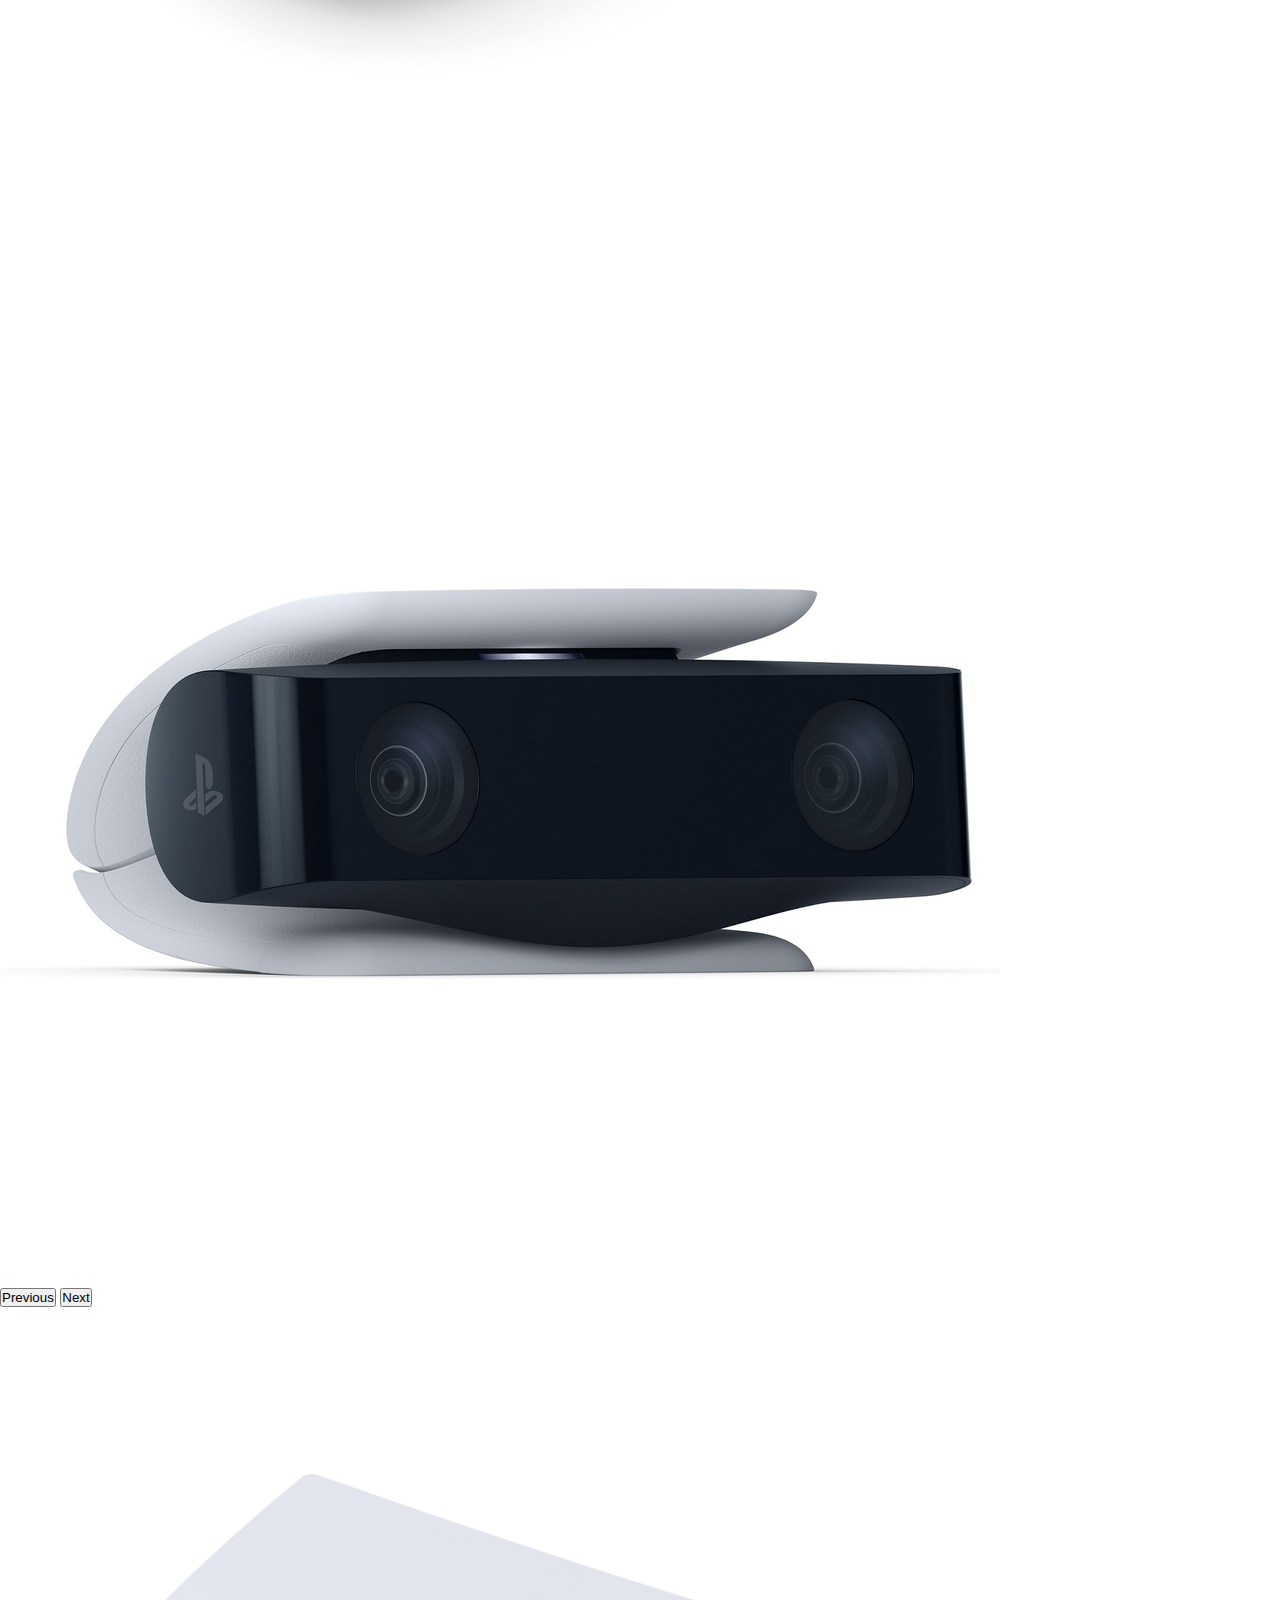
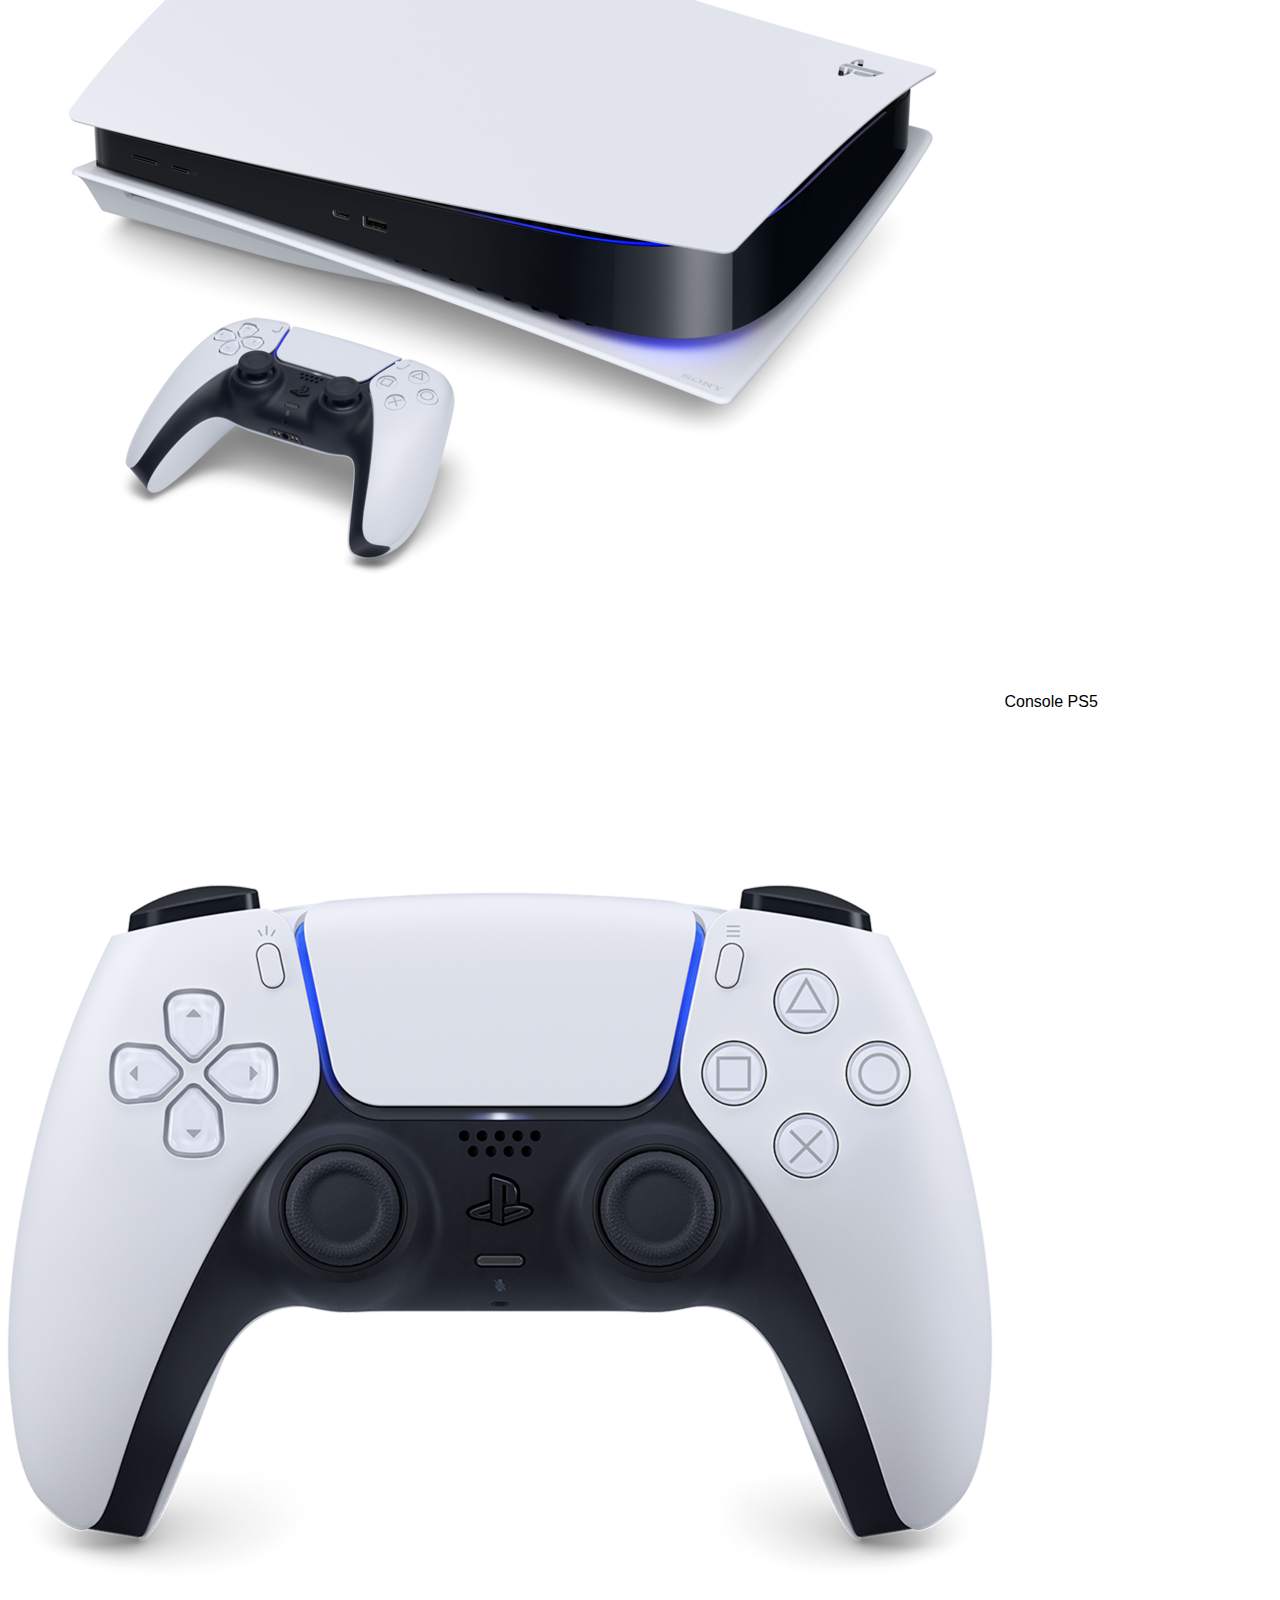
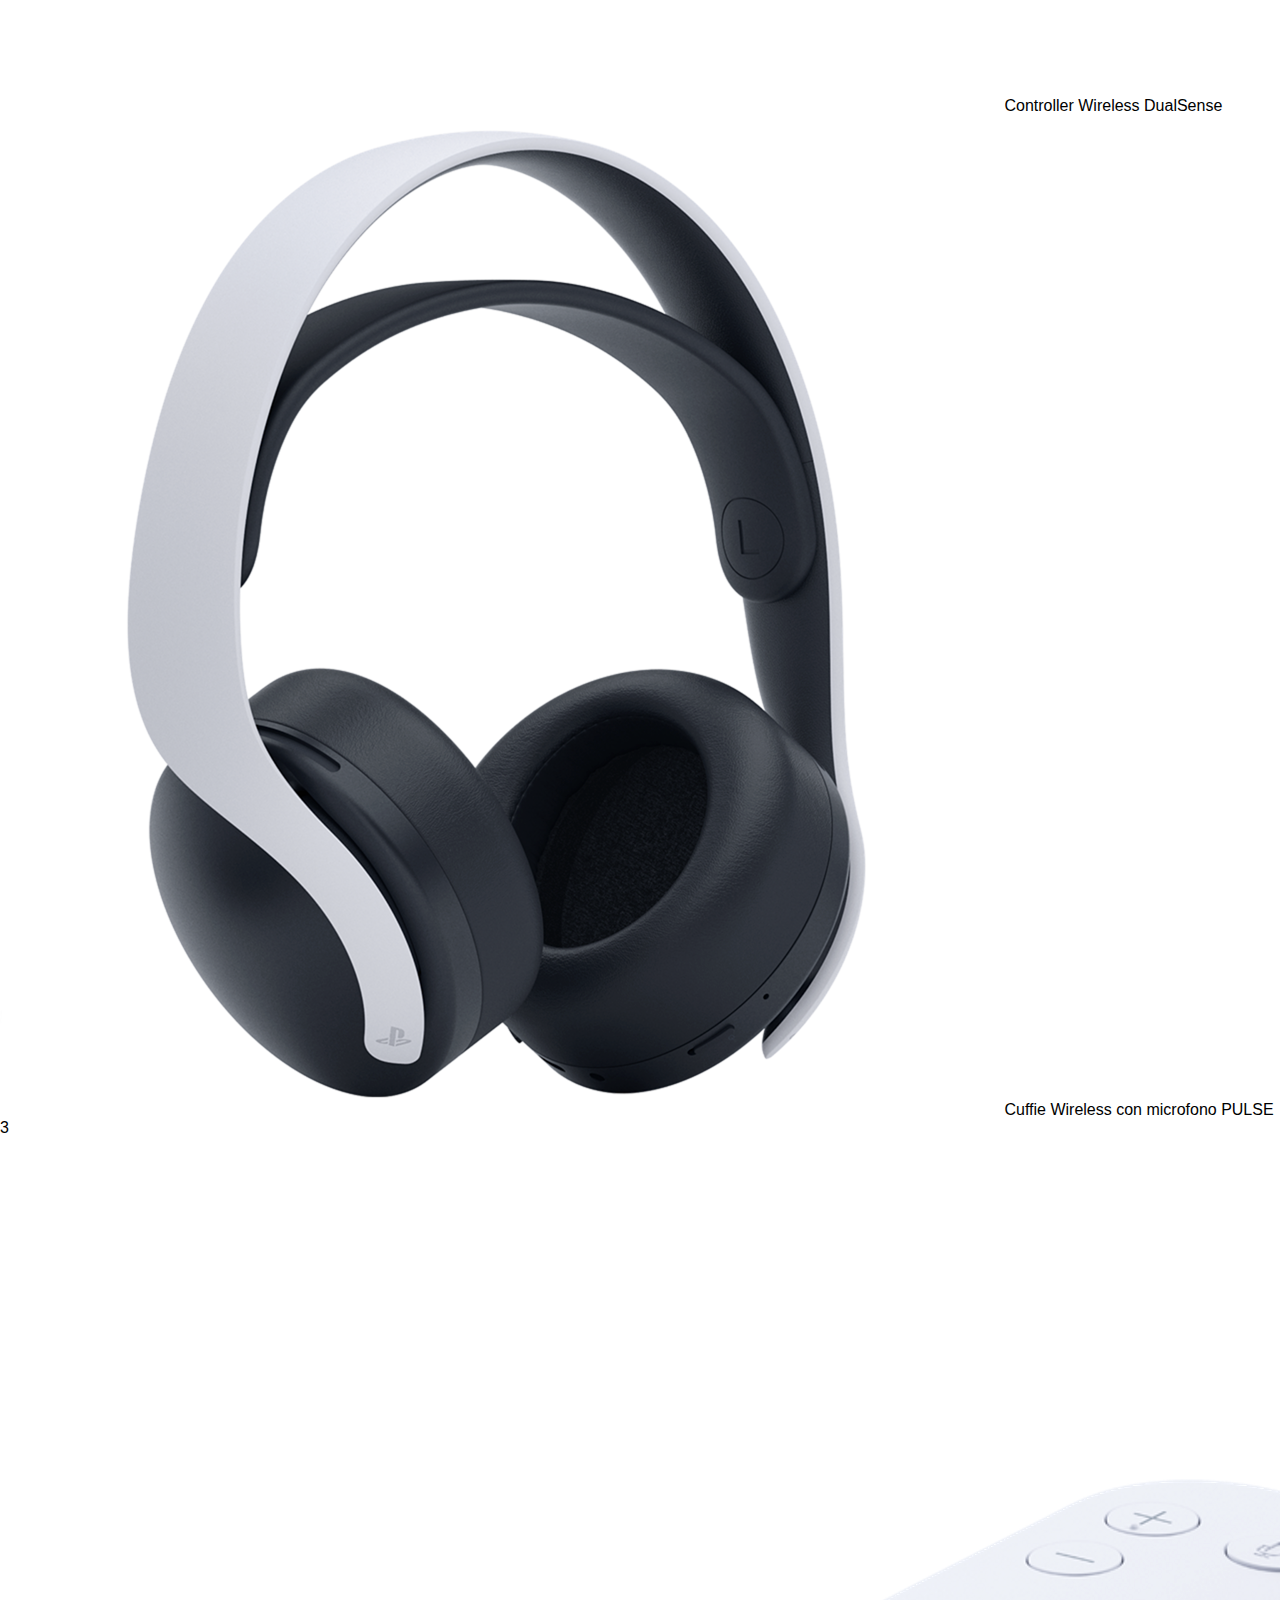
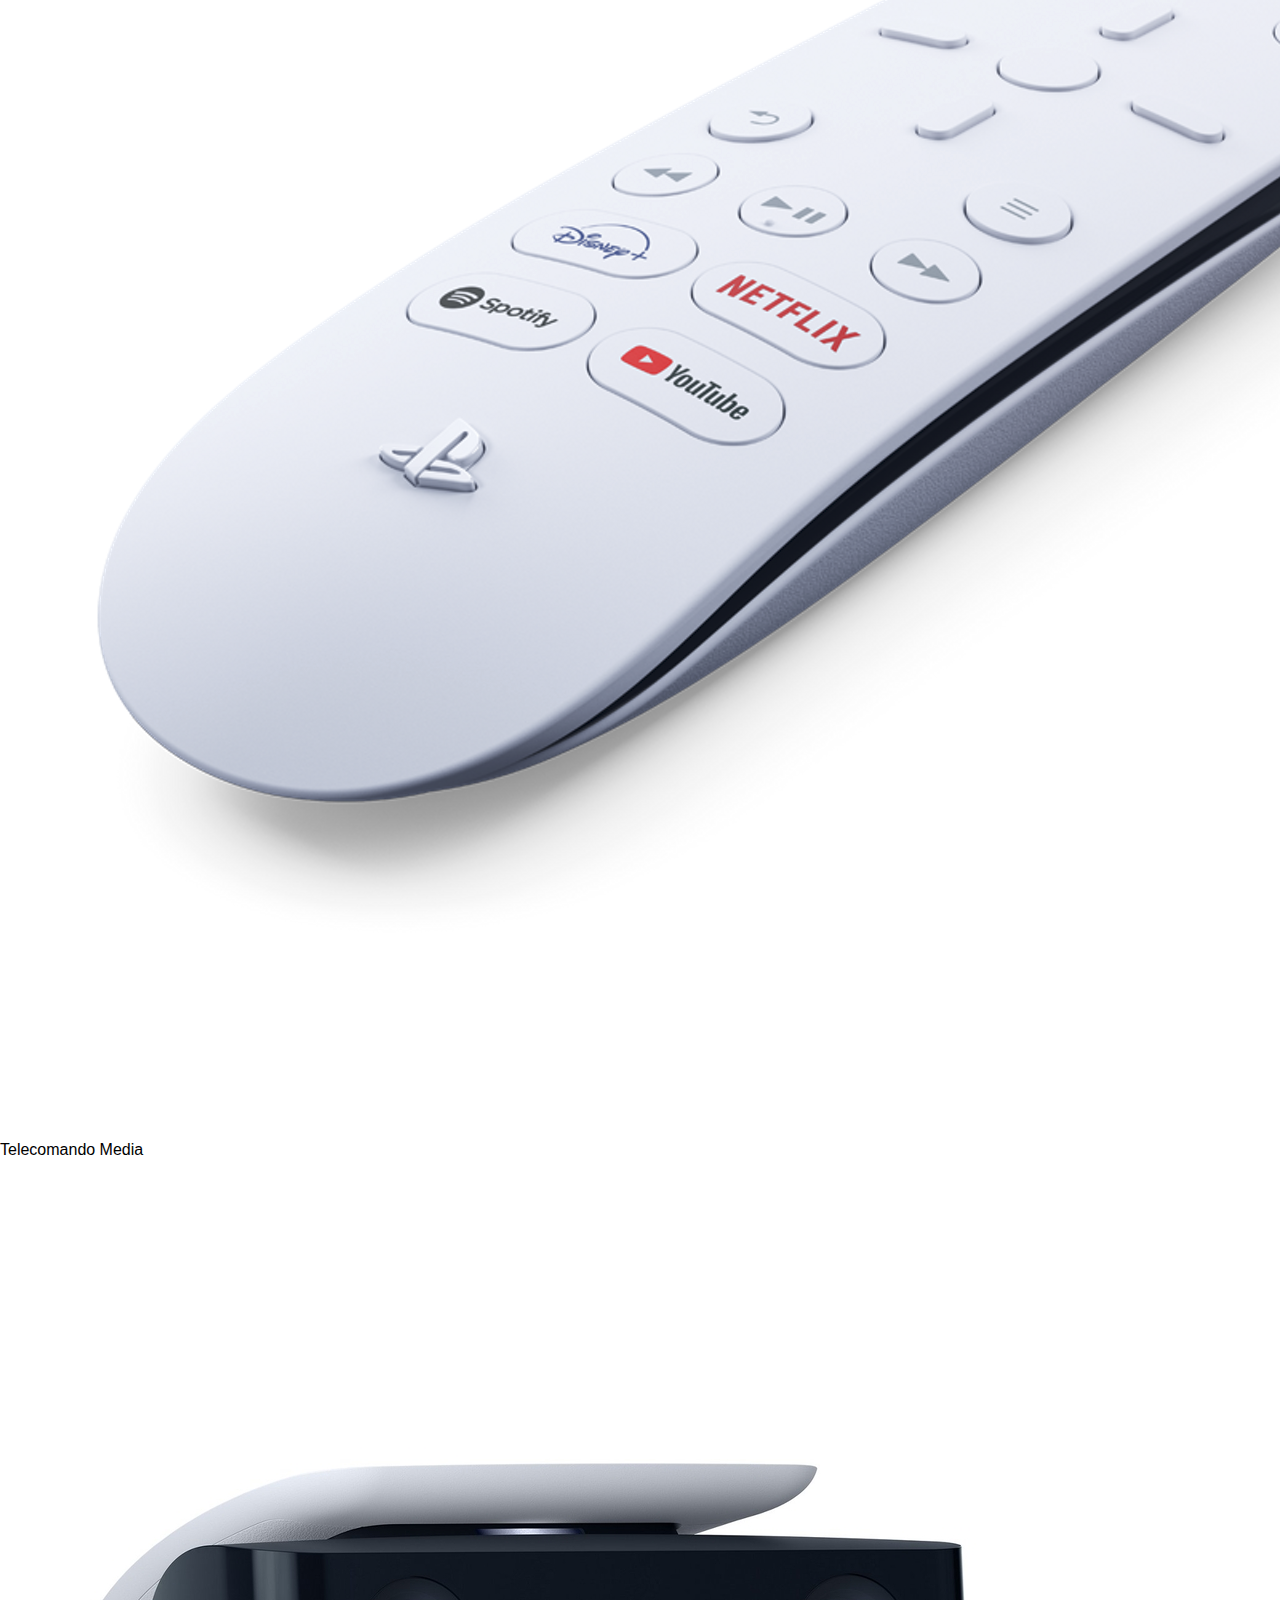
==== commit 10054386: "Nav Dropdown" ====
--- a/index.html
+++ b/index.html
@@ -11,7 +11,7 @@
     <link href="https://cdn.jsdelivr.net/npm/bootstrap@5.1.3/dist/css/bootstrap.min.css" rel="stylesheet"
         integrity="sha384-1BmE4kWBq78iYhFldvKuhfTAU6auU8tT94WrHftjDbrCEXSU1oBoqyl2QvZ6jIW3" crossorigin="anonymous">
     <link rel="stylesheet" href="css/style.css">
-    <title>Sito Ufficiale PlayStation</title>
+    <title>Sito Ufficiale PlayStation&#174;</title>
 </head>
 
 <body class="debug">
@@ -49,24 +49,90 @@
                     <div class="collapse navbar-collapse justify-content-start" id="navbarNav">
 
                         <ul class="navbar-nav">
-                            <li class="nav-item">
-                                <a class="nav-link" href="#">Giochi</a>
+
+                            <li class="nav-item dropdown">
+                                <a class="nav-link dropdown-toggle" href="#" id="navbarDarkDropdownMenuLink"
+                                    role="button" data-bs-toggle="dropdown" aria-expanded="false">
+                                    Giochi
+                                </a>
+                                <ul class="dropdown-menu dropdown-menu-dark"
+                                    aria-labelledby="navbarDarkDropdownMenuLink">
+                                    <li><a class="dropdown-item" href="#">PS5</a></li>
+                                    <li><a class="dropdown-item" href="#">PS4</a></li>
+                                    <li><a class="dropdown-item" href="#">PS VR</a></li>
+                                </ul>
                             </li>
-                            <li class="nav-item">
-                                <a class="nav-link" href="#">Hardware</a>
+
+                            <li class="nav-item dropdown">
+                                <a class="nav-link dropdown-toggle" href="#" id="navbarDarkDropdownMenuLink"
+                                    role="button" data-bs-toggle="dropdown" aria-expanded="false">
+                                    Hardware
+                                </a>
+                                <ul class="dropdown-menu dropdown-menu-dark"
+                                    aria-labelledby="navbarDarkDropdownMenuLink">
+                                    <li><a class="dropdown-item" href="#">PS5 </a></li>
+                                    <li><a class="dropdown-item" href="#">PS4 </a></li>
+                                    <li><a class="dropdown-item" href="#">PS4 PRO</a></li>
+                                </ul>
                             </li>
-                            <li class="nav-item">
-                                <a class="nav-link" href="#">Servizi</a>
+
+
+
+                            <li class="nav-item dropdown">
+                                <a class="nav-link dropdown-toggle" href="#" id="navbarDarkDropdownMenuLink"
+                                    role="button" data-bs-toggle="dropdown" aria-expanded="false">
+                                    Servizi
+                                </a>
+                                <ul class="dropdown-menu dropdown-menu-dark"
+                                    aria-labelledby="navbarDarkDropdownMenuLink">
+                                    <li><a class="dropdown-item" href="#">PS Plus</a></li>
+                                    <li><a class="dropdown-item" href="#">PS Now</a></li>
+                                </ul>
                             </li>
-                            <li class="nav-item">
-                                <a class="nav-link" href="#">Novità</a>
+
+
+                            <li class="nav-item dropdown">
+                                <a class="nav-link dropdown-toggle" href="#" id="navbarDarkDropdownMenuLink"
+                                    role="button" data-bs-toggle="dropdown" aria-expanded="false">
+                                    Novità
+                                </a>
+                                <ul class="dropdown-menu dropdown-menu-dark"
+                                    aria-labelledby="navbarDarkDropdownMenuLink">
+                                    <li><a class="dropdown-item" href="#">PS Blog</a></li>
+                                    <li><a class="dropdown-item" href="#">Questo mese su PS</a></li>
+                                    
+                                </ul>
                             </li>
-                            <li class="nav-item">
-                                <a class="nav-link" href="#">Fai Acquisti</a>
+
+
+                            <li class="nav-item dropdown">
+                                <a class="nav-link dropdown-toggle" href="#" id="navbarDarkDropdownMenuLink"
+                                    role="button" data-bs-toggle="dropdown" aria-expanded="false">
+                                    Acquisti
+                                </a>
+                                <ul class="dropdown-menu dropdown-menu-dark"
+                                    aria-labelledby="navbarDarkDropdownMenuLink">
+                                    <li><a class="dropdown-item" href="#">Digital Games</a></li>
+                                    <li><a class="dropdown-item" href="#">PS Gear</a></li>
+                                   
+                                </ul>
                             </li>
-                            <li class="nav-item">
-                                <a class="nav-link" href="#">Supporto</a>
+
+
+                            <li class="nav-item dropdown">
+                                <a class="nav-link dropdown-toggle" href="#" id="navbarDarkDropdownMenuLink"
+                                    role="button" data-bs-toggle="dropdown" aria-expanded="false">
+                                    Supporto
+                                </a>
+                                <ul class="dropdown-menu dropdown-menu-dark"
+                                    aria-labelledby="navbarDarkDropdownMenuLink">
+                                    <li><a class="dropdown-item" href="#">Supporto</a></li>
+                                    <li><a class="dropdown-item" href="#">Stato del PSN</a></li>
+                                    
+                                </ul>
                             </li>
+
+
                         </ul>
                     </div>
 
@@ -121,14 +187,14 @@
             <div class="row">
                 <div class="col-12 col-xxl-4 mb-5 text-white">
 
-                    <h1 class="d-none d-sm-block opacity-25">Rompi il cerchio</h1>
-
-                    <p class="my-4 d-none d-sm-block opacity-25">Rialzati dopo ogni sconfitta e affronta una nuova sfida
+                    <h1 class="d-none d-sm-block opacity-50">Rompi il cerchio</h1>
+
+                    <p class="my-4 d-none d-sm-block opacity-50">Rialzati dopo ogni sconfitta e affronta una nuova sfida
                         con ogni rinascita in questo
                         esplosivo
                         thriller fantascientifico, disponibile in esclusiva su PS5.</p>
 
-                    <button class="btn rounded-pill ms_btn_red opacity-50" type="submit">Acquista Ora</button>
+                    <button class="btn rounded-pill ms_btn_red opacity-75" type="submit">Acquista Ora</button>
 
                 </div>
 
@@ -187,7 +253,8 @@
                 </div>
 
                 <div class="col-6 col-sm-4 col-xxl-2">
-                    <img src="img/ratchet-and-clank-rift-apart-keyart.jpg" class=" img-fluid ms_scale" alt="Ratchet and Clank">
+                    <img src="img/ratchet-and-clank-rift-apart-keyart.jpg" class=" img-fluid ms_scale"
+                        alt="Ratchet and Clank">
                 </div>
 
                 <div class="col-6 col-sm-4 col-xxl-2">
@@ -365,67 +432,69 @@
             <div class="row g-3">
 
                 <div class="col-6 col-sm-4 col-xl-2 mb-5 text-center">
-                    <img src="img/tony-hawks-pro-skater-1-2-store-art.jpg" class=" img-fluid" alt="Tony Hawks">
+                    <img src="img/tony-hawks-pro-skater-1-2-store-art.jpg" class=" img-fluid ms_opacity"
+                        alt="Tony Hawks">
                     <span> Tony Hawk's&#8482; Pro Skater&#8482; 1+ 2</span>
                 </div>
 
                 <div class="col-6 col-sm-4 col-xl-2 mb-5 text-center">
-                    <img src="img/crash-bandicoot-4-its-about-time-store-art.jpg" class="img-fluid"
+                    <img src="img/crash-bandicoot-4-its-about-time-store-art.jpg" class="img-fluid ms_opacity"
                         alt="Crash Bandicoot">
                     <span> Crash Bandicoot 4: It's about time</span>
                 </div>
 
                 <div class="col-6 col-sm-4 col-xl-2 mb-5 text-center">
-                    <img src="img/tony-hawks-pro-skater-1-2-store-art.jpg" class=" img-fluid" alt="Tony Hawks">
+                    <img src="img/REVillage.png" class=" img-fluid ms_opacity" alt="Tony Hawks">
                     <span> Tony Hawk's&#8482; Pro Skater&#8482; 1+ 2</span>
                 </div>
 
                 <div class="col-6 col-sm-4 col-xl-2 mb-5 text-center">
-                    <img src="img/crash-bandicoot-4-its-about-time-store-art.jpg" class=" img-fluid"
+                    <img src="img/kena.jpeg" class=" img-fluid ms_opacity" alt="Crash Bandicoot">
+                    <span> Crash Bandicoot 4: It's about time</span>
+                </div>
+
+                <div class="col-6 col-sm-4 col-xl-2 mb-5 text-center">
+                    <img src="img/ghost.jpeg" class=" img-fluid ms_opacity" alt="Tony Hawks">
+                    <span> Tony Hawk's&#8482; Pro Skater&#8482; 1+ 2</span>
+                </div>
+
+                <div class="col-6 col-sm-4 col-xl-2 mb-5 text-center">
+                    <img src="img/cod.jpeg" class=" img-fluid ms_opacity" alt="Crash Bandicoot">
+                    <span> Crash Bandicoot 4: It's about time</span>
+                </div>
+
+                <div class="col-6 col-sm-4 col-xl-2 mb-5 text-center">
+                    <img src="img/tony-hawks-pro-skater-1-2-store-art.jpg" class="img-fluid ms_opacity"
+                        alt="Tony Hawks">
+                    <span> Tony Hawk's&#8482; Pro Skater&#8482; 1+ 2</span>
+                </div>
+
+                <div class="col-6 col-sm-4 col-xl-2 mb-5 text-center">
+                    <img src="img/crash-bandicoot-4-its-about-time-store-art.jpg" class="img-fluid ms_opacity"
                         alt="Crash Bandicoot">
                     <span> Crash Bandicoot 4: It's about time</span>
                 </div>
 
                 <div class="col-6 col-sm-4 col-xl-2 mb-5 text-center">
-                    <img src="img/tony-hawks-pro-skater-1-2-store-art.jpg" class=" img-fluid" alt="Tony Hawks">
+                    <img src="img/tony-hawks-pro-skater-1-2-store-art.jpg" class="img-fluid ms_opacity"
+                        alt="Tony Hawks">
                     <span> Tony Hawk's&#8482; Pro Skater&#8482; 1+ 2</span>
                 </div>
 
                 <div class="col-6 col-sm-4 col-xl-2 mb-5 text-center">
-                    <img src="img/crash-bandicoot-4-its-about-time-store-art.jpg" class=" img-fluid"
+                    <img src="img/crash-bandicoot-4-its-about-time-store-art.jpg" class="img-fluid ms_opacity"
                         alt="Crash Bandicoot">
                     <span> Crash Bandicoot 4: It's about time</span>
                 </div>
 
                 <div class="col-6 col-sm-4 col-xl-2 mb-5 text-center">
-                    <img src="img/tony-hawks-pro-skater-1-2-store-art.jpg" class="img-fluid" alt="Tony Hawks">
+                    <img src="img/tony-hawks-pro-skater-1-2-store-art.jpg" class="img-fluid ms_opacity"
+                        alt="Tony Hawks">
                     <span> Tony Hawk's&#8482; Pro Skater&#8482; 1+ 2</span>
                 </div>
 
                 <div class="col-6 col-sm-4 col-xl-2 mb-5 text-center">
-                    <img src="img/crash-bandicoot-4-its-about-time-store-art.jpg" class="img-fluid"
-                        alt="Crash Bandicoot">
-                    <span> Crash Bandicoot 4: It's about time</span>
-                </div>
-
-                <div class="col-6 col-sm-4 col-xl-2 mb-5 text-center">
-                    <img src="img/tony-hawks-pro-skater-1-2-store-art.jpg" class="img-fluid" alt="Tony Hawks">
-                    <span> Tony Hawk's&#8482; Pro Skater&#8482; 1+ 2</span>
-                </div>
-
-                <div class="col-6 col-sm-4 col-xl-2 mb-5 text-center">
-                    <img src="img/crash-bandicoot-4-its-about-time-store-art.jpg" class="img-fluid"
-                        alt="Crash Bandicoot">
-                    <span> Crash Bandicoot 4: It's about time</span>
-                </div>
-
-                <div class="col-6 col-sm-4 col-xl-2 mb-5 text-center">
-                    <img src="img/tony-hawks-pro-skater-1-2-store-art.jpg" class="img-fluid" alt="Tony Hawks">
-                    <span> Tony Hawk's&#8482; Pro Skater&#8482; 1+ 2</span>
-                </div>
-
-                <div class="col-6 col-sm-4 col-xl-2 mb-5 text-center">
-                    <img src="img/crash-bandicoot-4-its-about-time-store-art.jpg" class="img-fluid"
+                    <img src="img/crash-bandicoot-4-its-about-time-store-art.jpg" class="img-fluid ms_opacity"
                         alt="Crash Bandicoot">
                     <span> Crash Bandicoot 4: It's about time</span>
                 </div>
@@ -631,7 +700,7 @@
                     <p>Migliora la tua esperienza Playstation con l'accesso a multigiocatore online, giochi mensili,
                         sconti esclusivi e altro ancora.</p>
 
-                    <button class="btn btn-primary rounded-pill mt-3 mb-3" type="submit">Espolora PlayStation
+                    <button class="btn btn-primary rounded-pill mt-3 mb-3" type="submit">Esplora PlayStation
                         Plus</button>
                 </div>
 
@@ -704,7 +773,7 @@
                         su PS4 o PC Windows, con nuovi titoli aggiunti ogni mese.
                     </p>
 
-                    <button class="btn btn-light rounded-pill mt-3 mb-3" type="submit">Espolora PlayStation Now</button>
+                    <button class="btn btn-light rounded-pill mt-3 mb-3" type="submit">Esplora PlayStation Now</button>
 
                 </div>
 
--- a/css/style.css
+++ b/css/style.css
@@ -49,6 +49,12 @@
     width: 40px;
 }
 
+
+.nav-item a:hover {
+    border-bottom: 2px solid blue;
+}
+
+
 .ms_btn_red {
     background-color: rgb(255, 38, 0);
     color: white;
@@ -57,6 +63,10 @@
 .ms_btn {
     background: rgba(0, 0, 0, 0.5);
     color: white;
+}
+
+.btn-dark:hover {
+    background-color: grey;
 }
 
 
@@ -162,9 +172,7 @@
     transform: scale(1.1);
 }
 
-.ms_returnal:active {
-    border-radius: 5px solid blue;
-}
+
 
 
 /*SECTION-1*/
@@ -205,6 +213,16 @@
     font-size: 15px
 }
 
+.ms_opacity {
+    opacity: 0.7;
+}
+
+.ms_opacity:hover {
+    opacity: 1.0;
+ 
+    cursor: grab;
+  }
+
 /*SECTION-5*/
 .section-5 {
     background-color: white;
@@ -212,8 +230,6 @@
 }
 
 .section-5 .row img {
-
-
     object-fit: cover;
 }
 
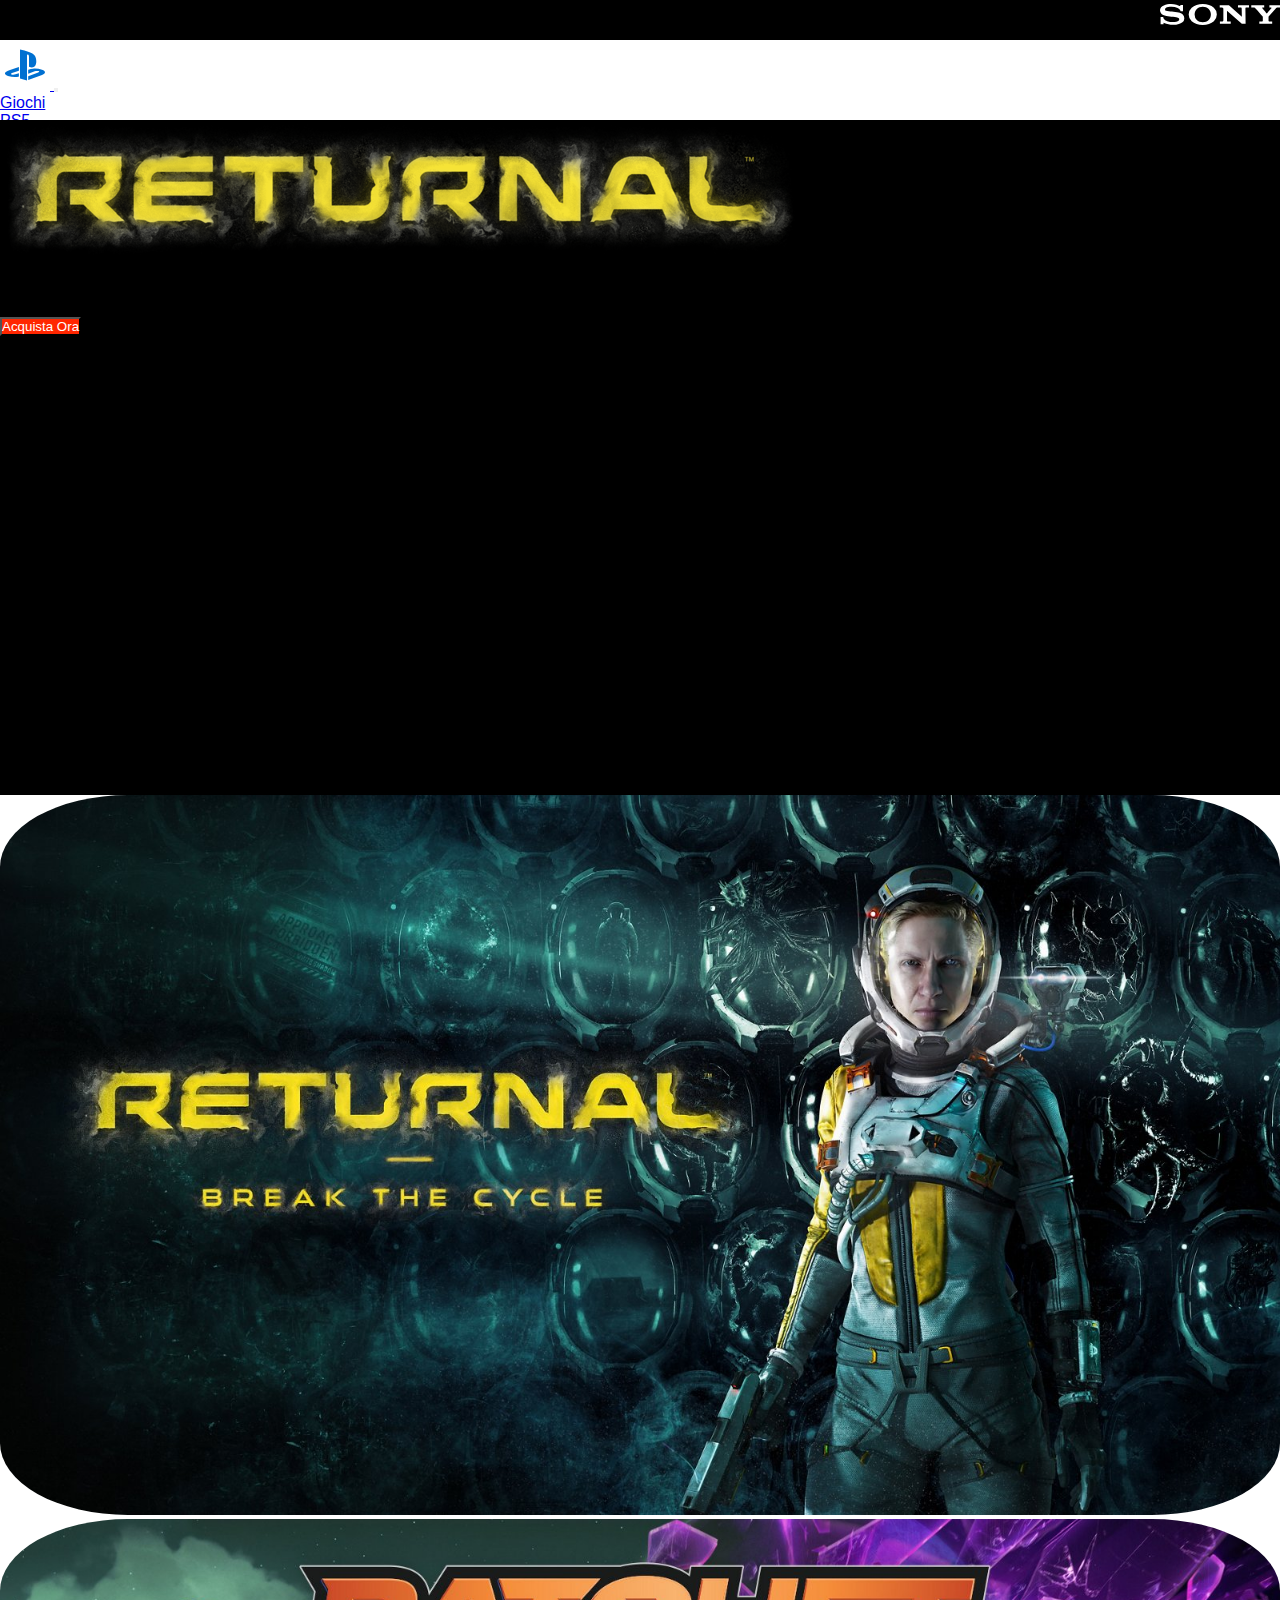
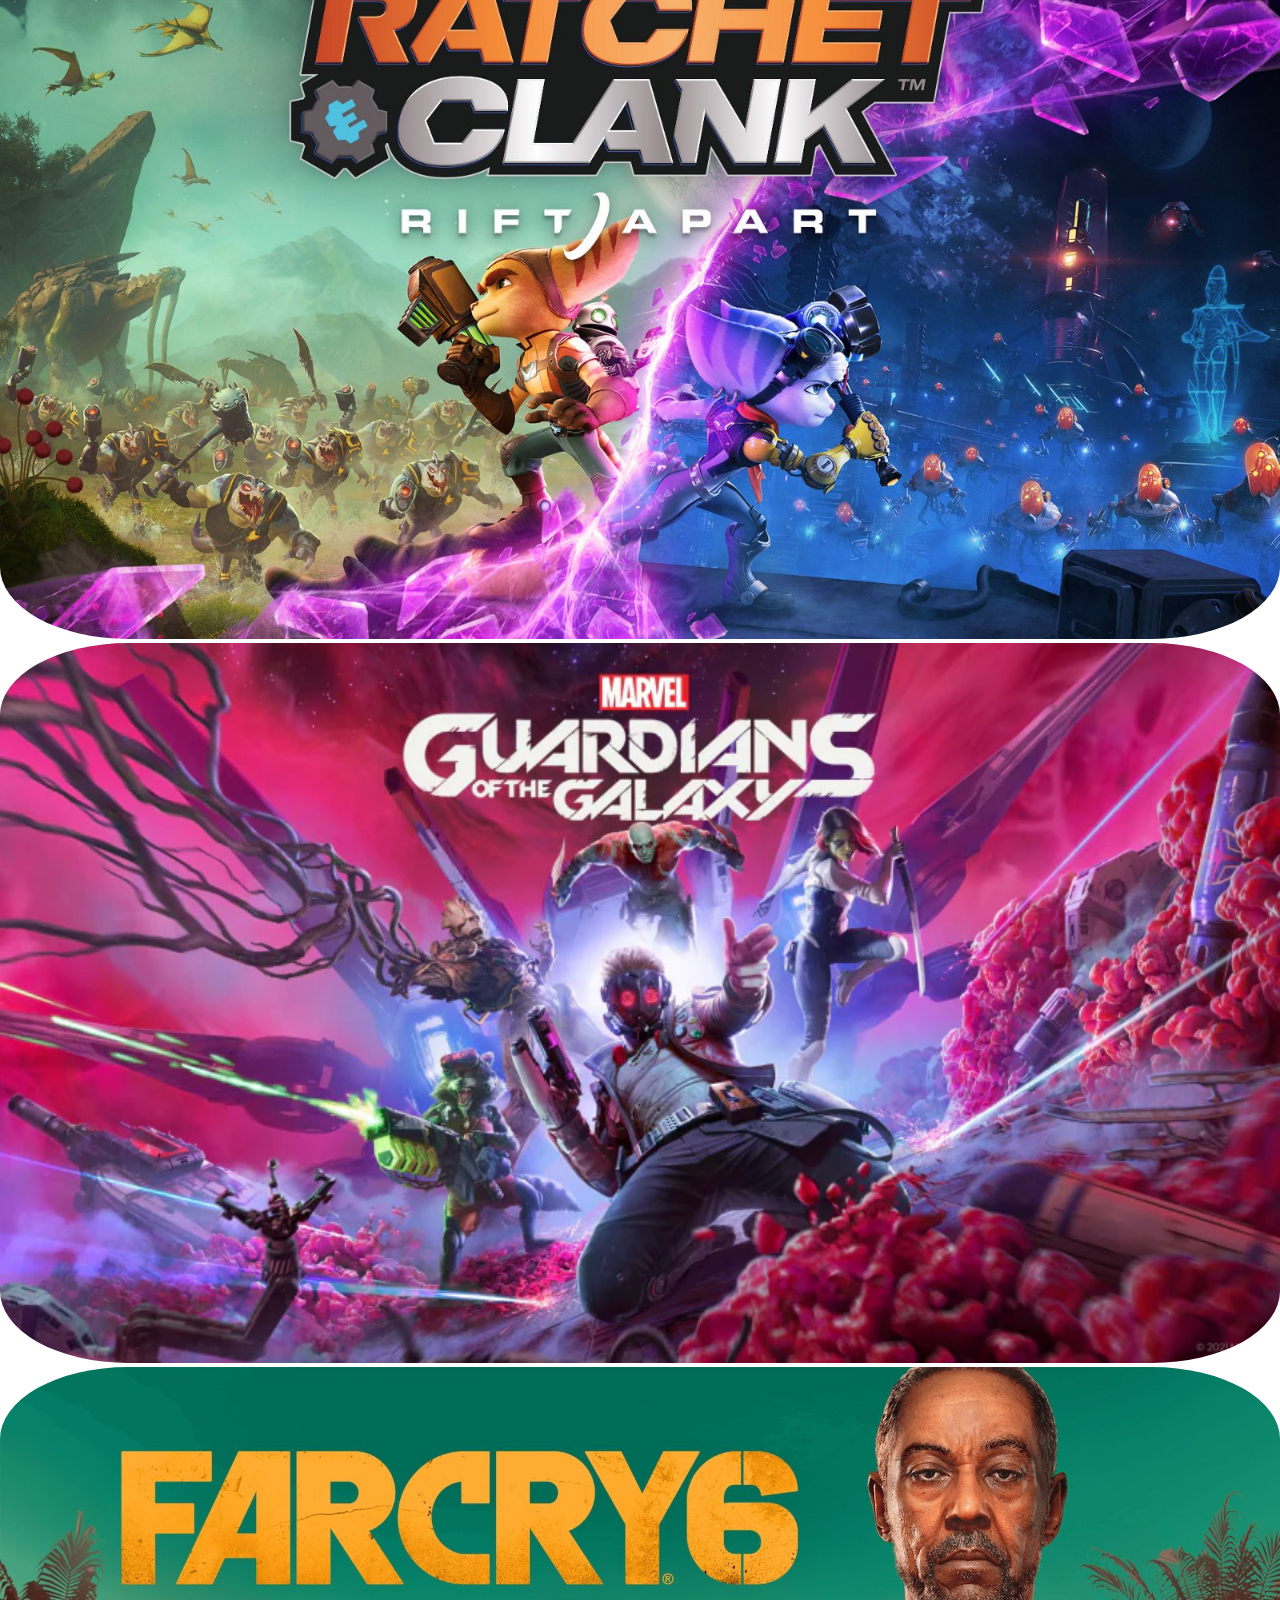
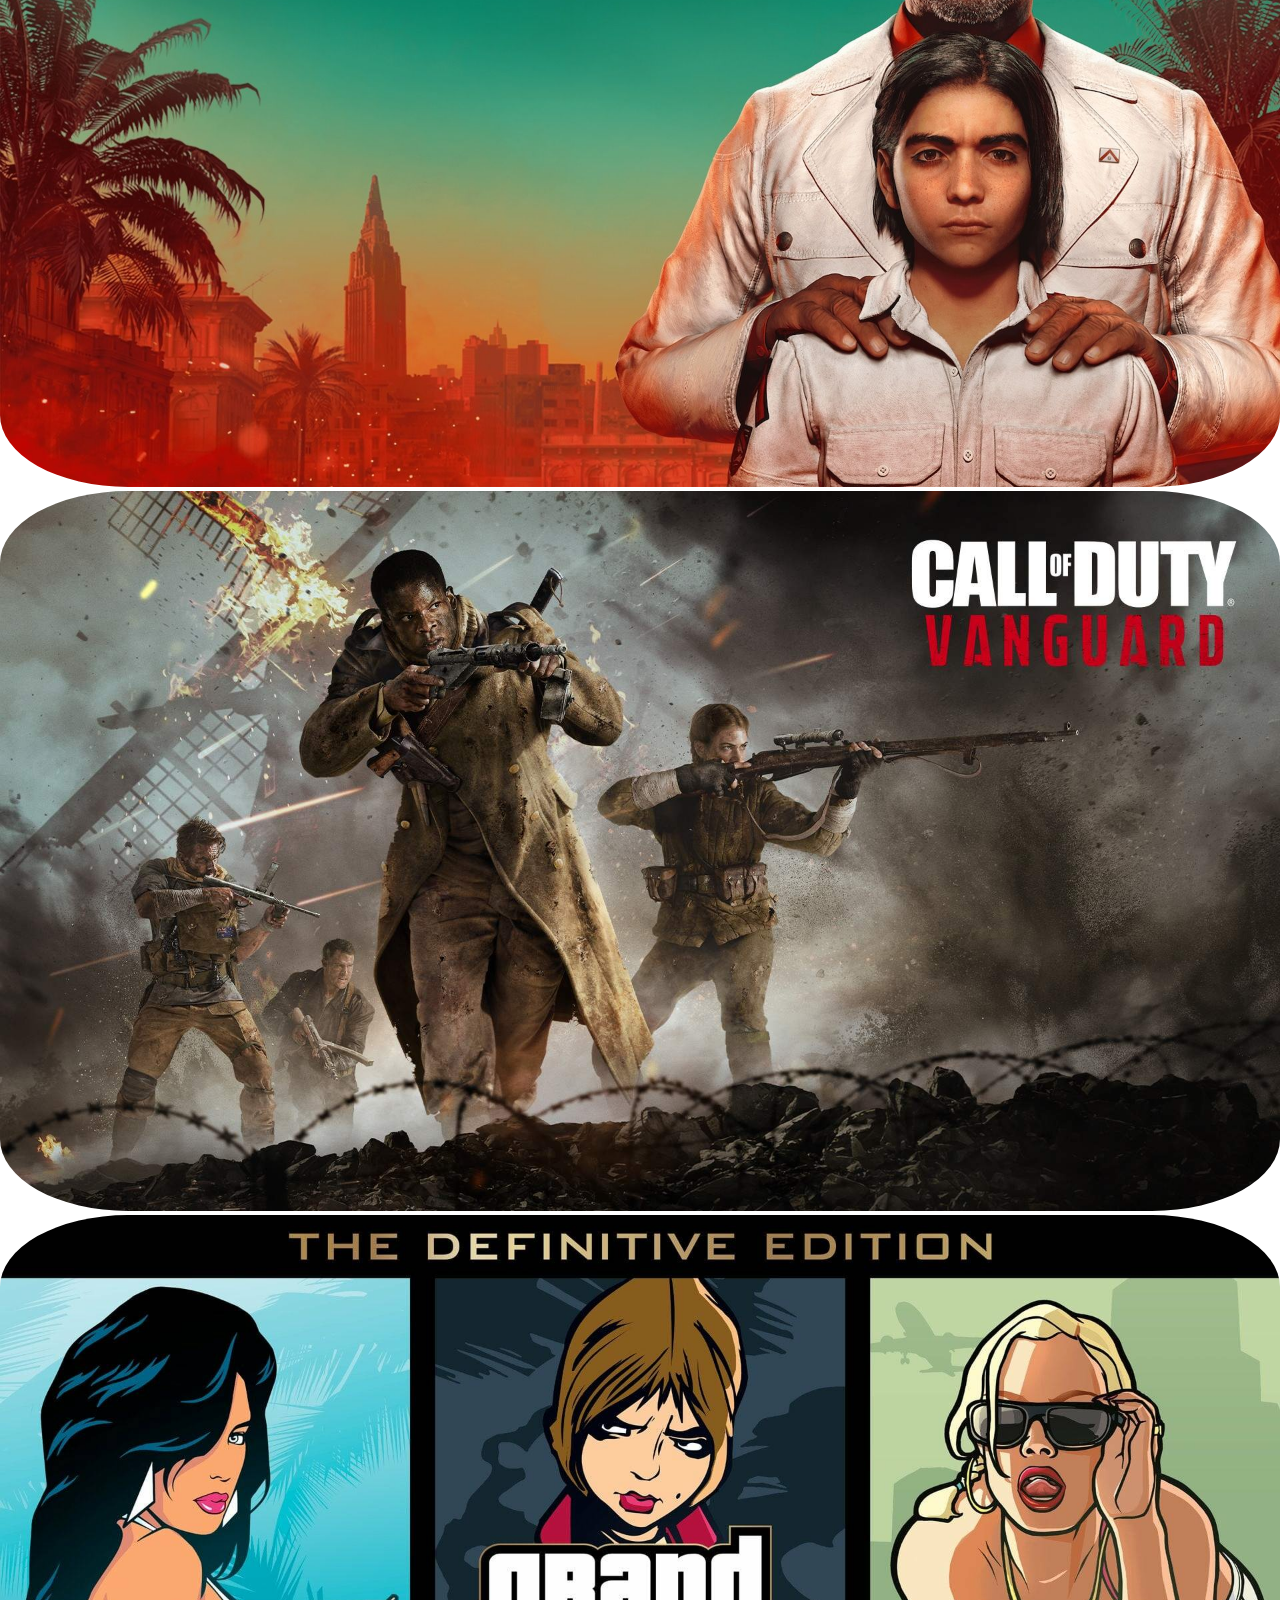
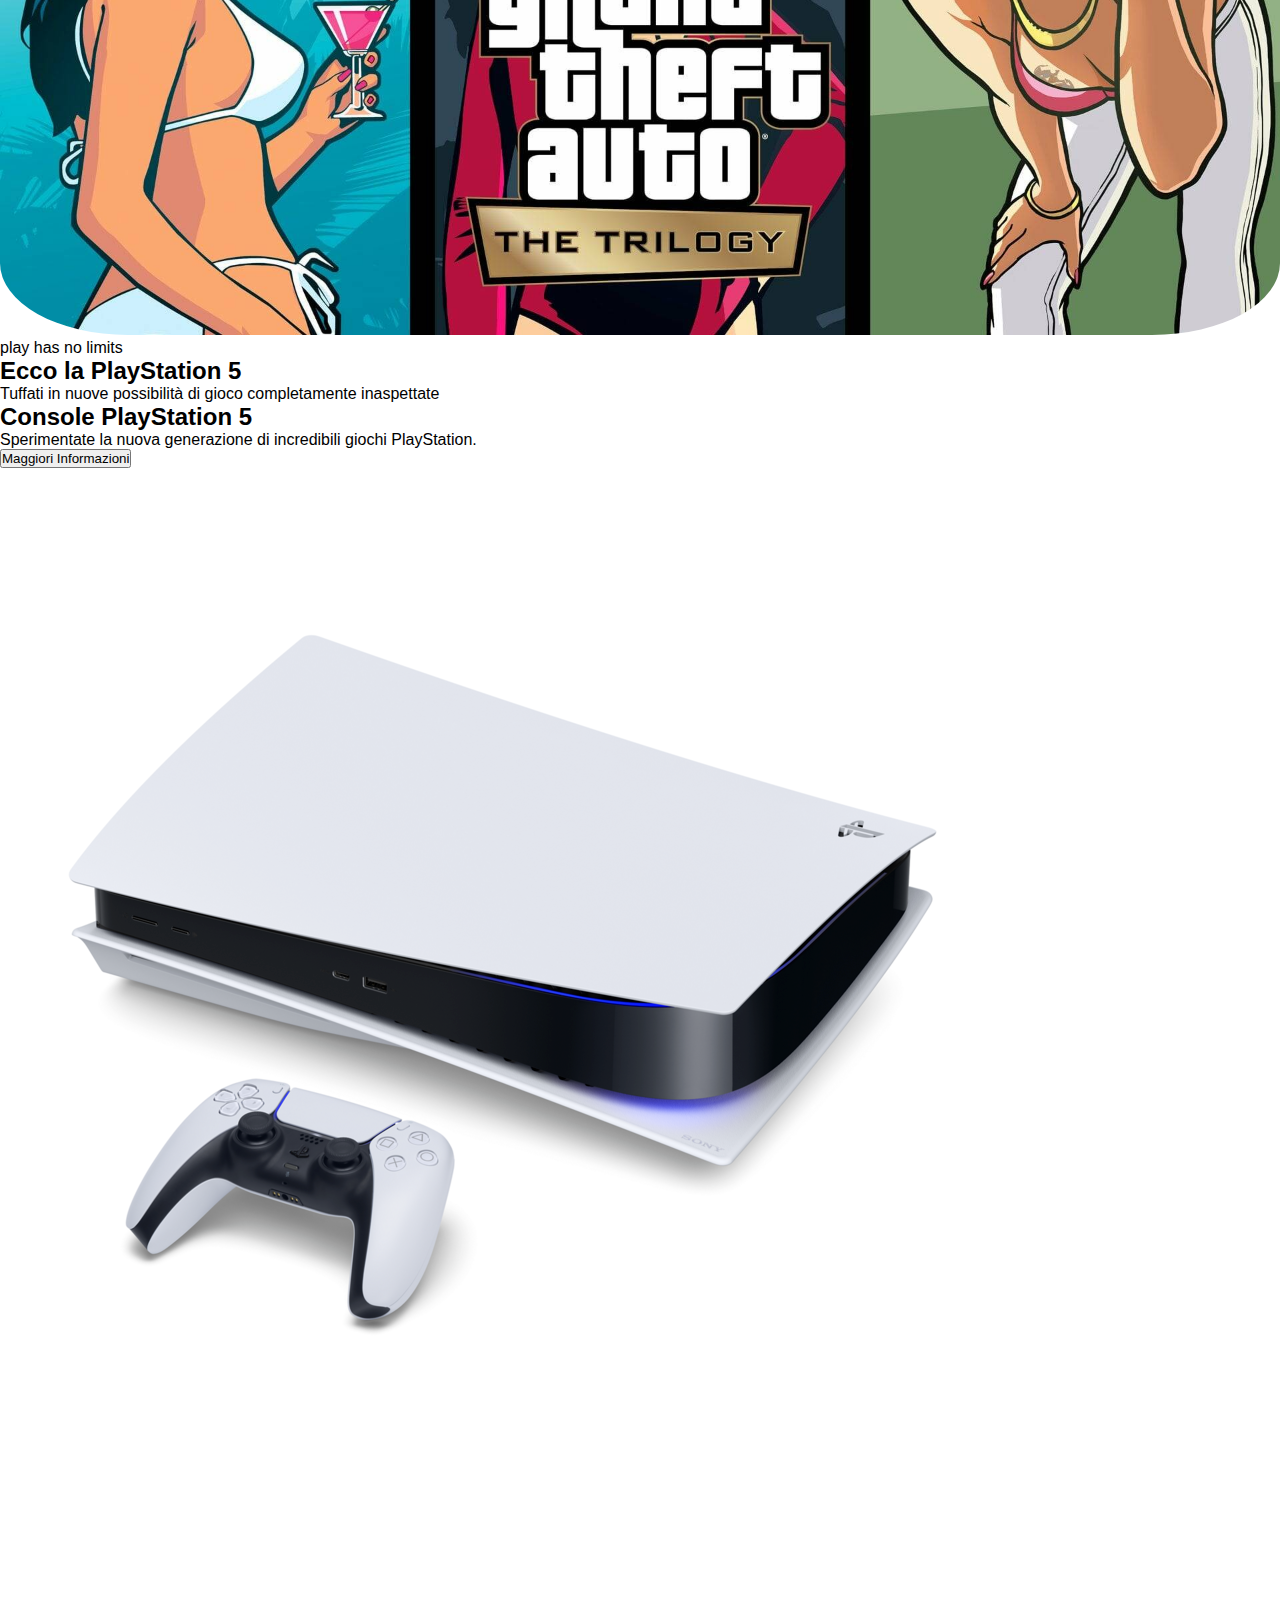
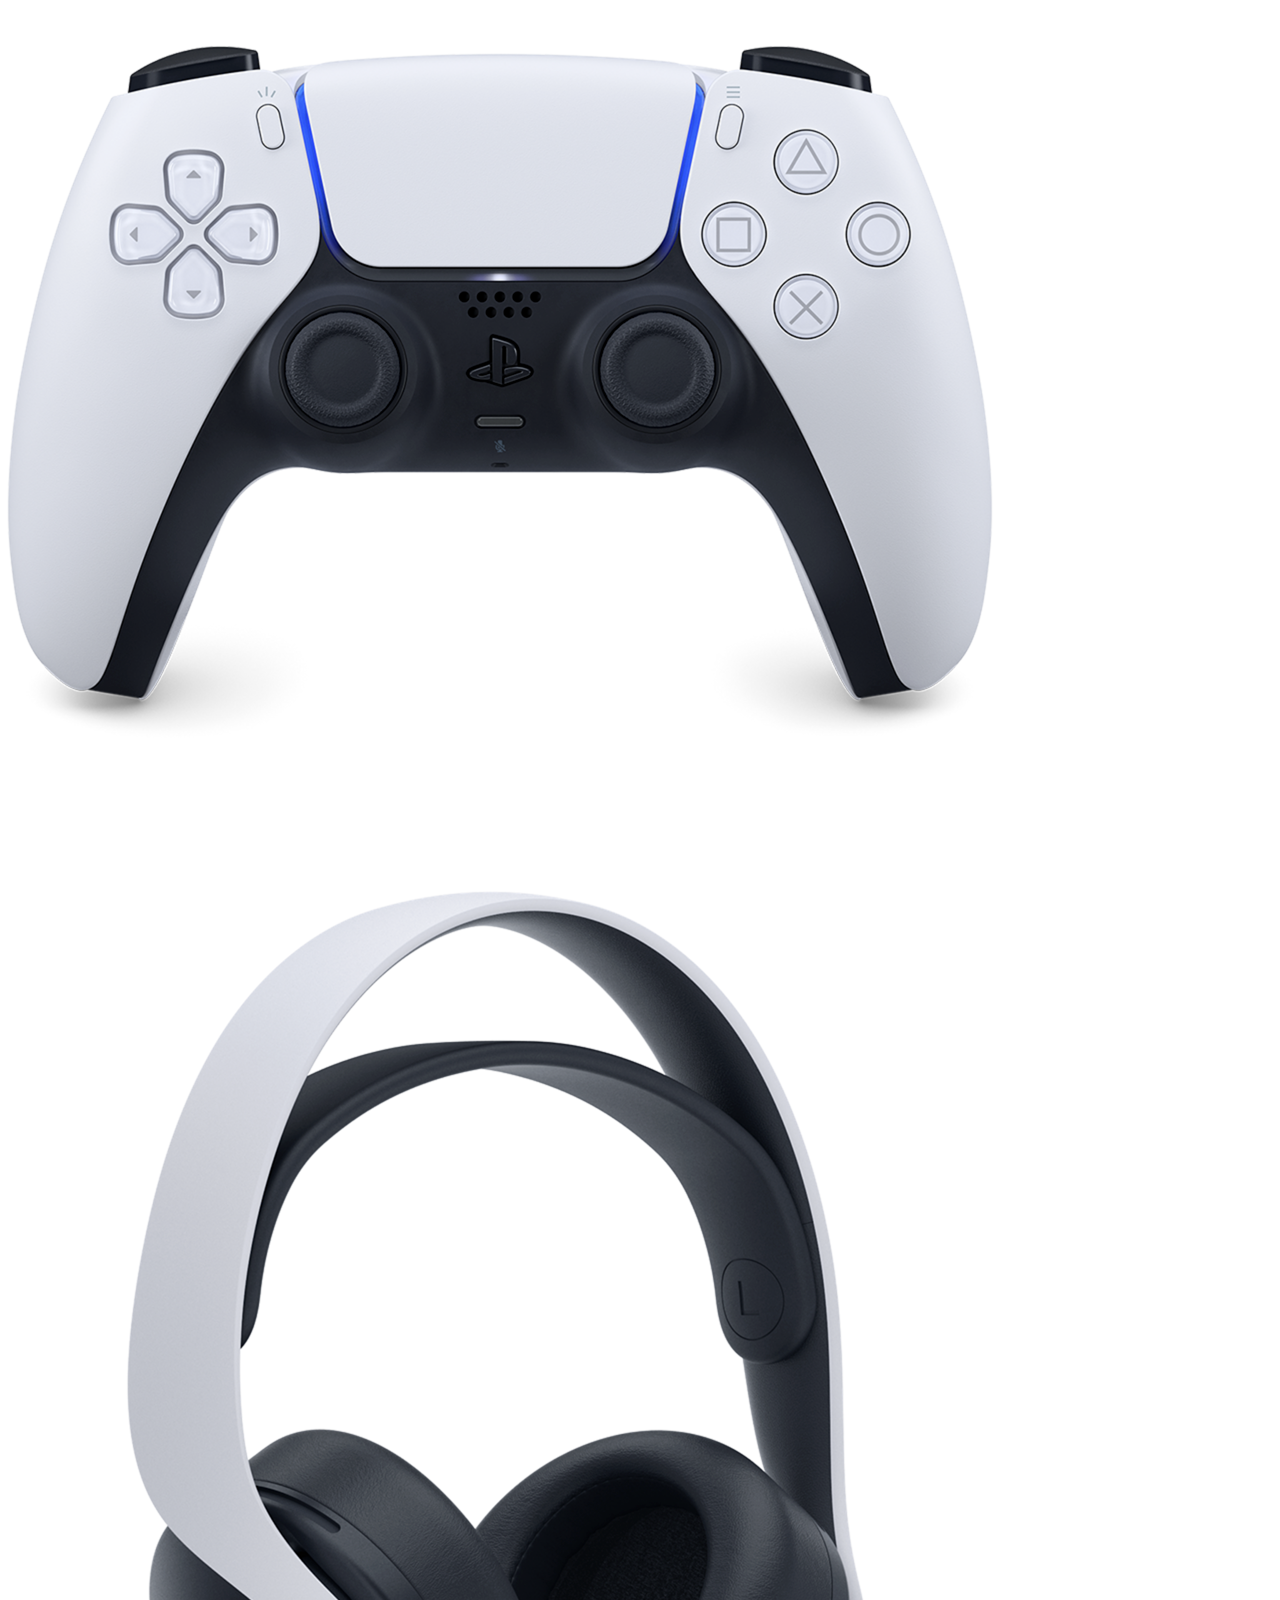
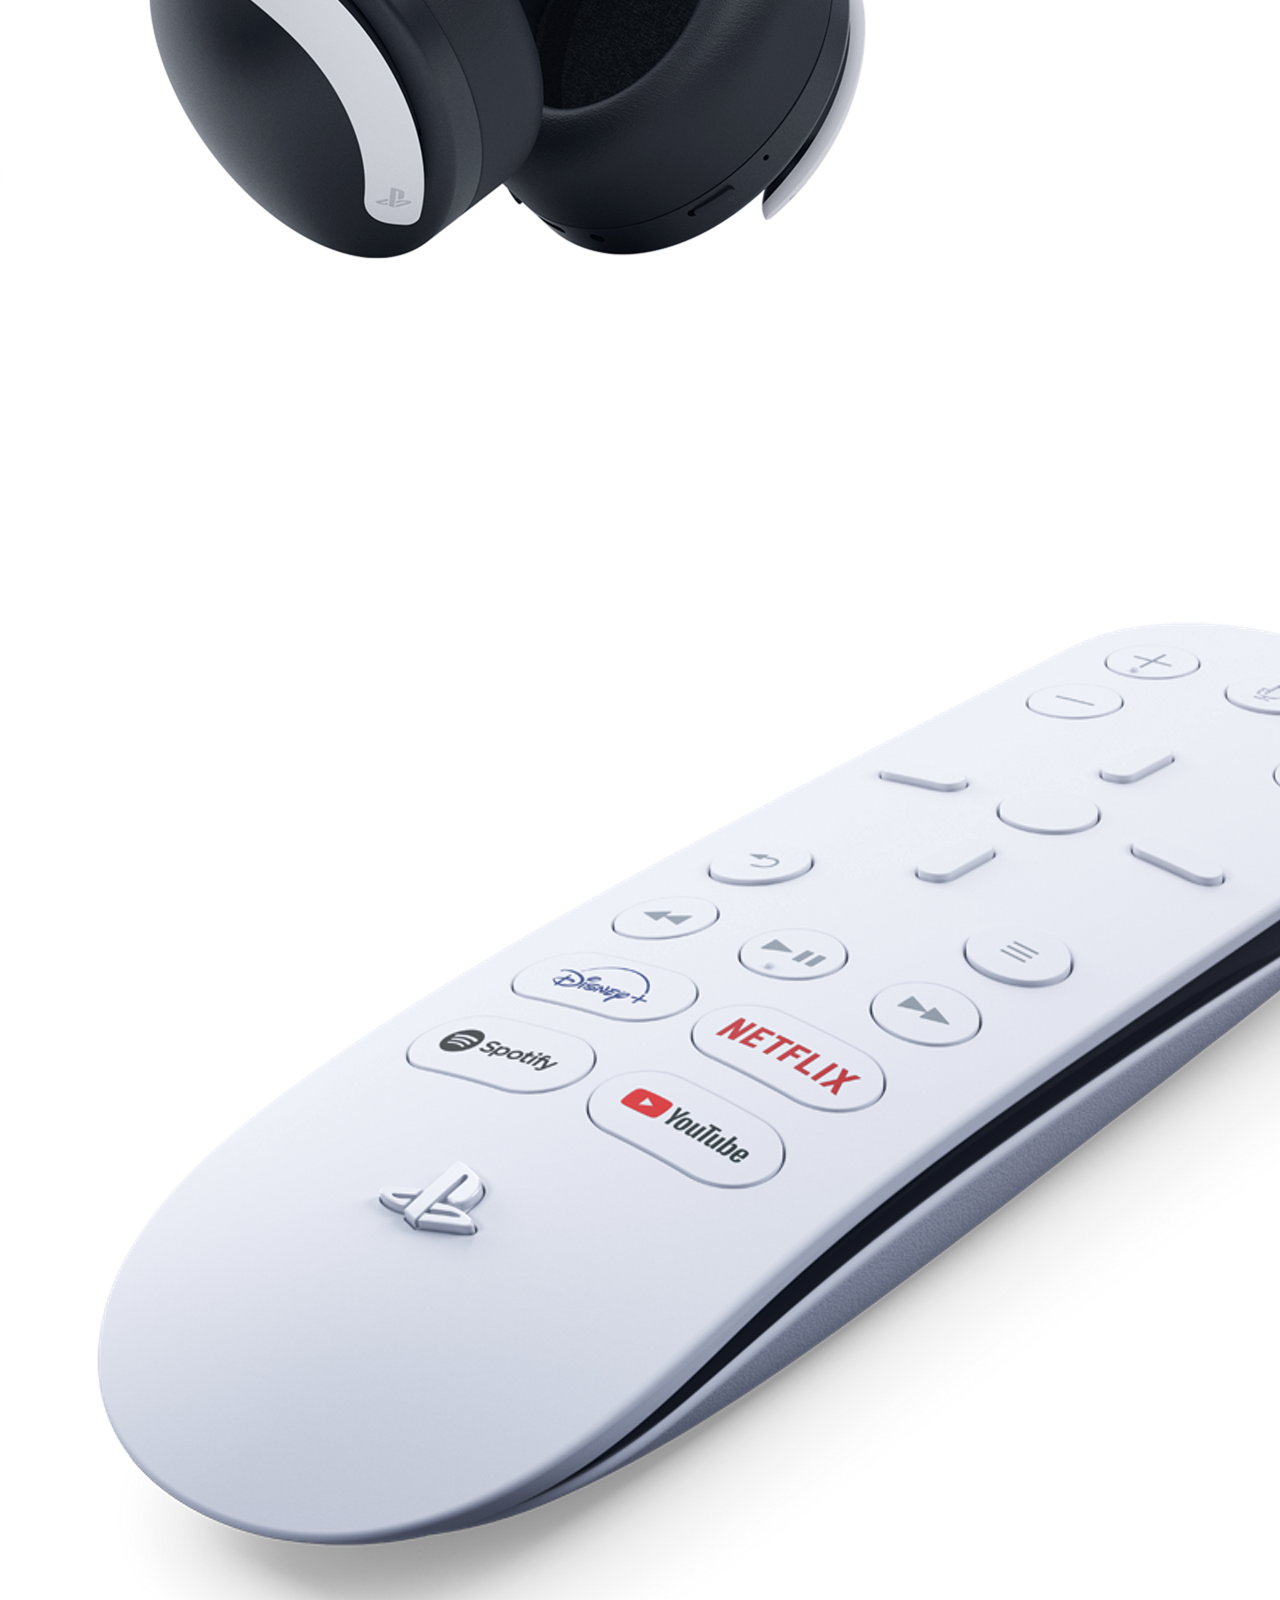
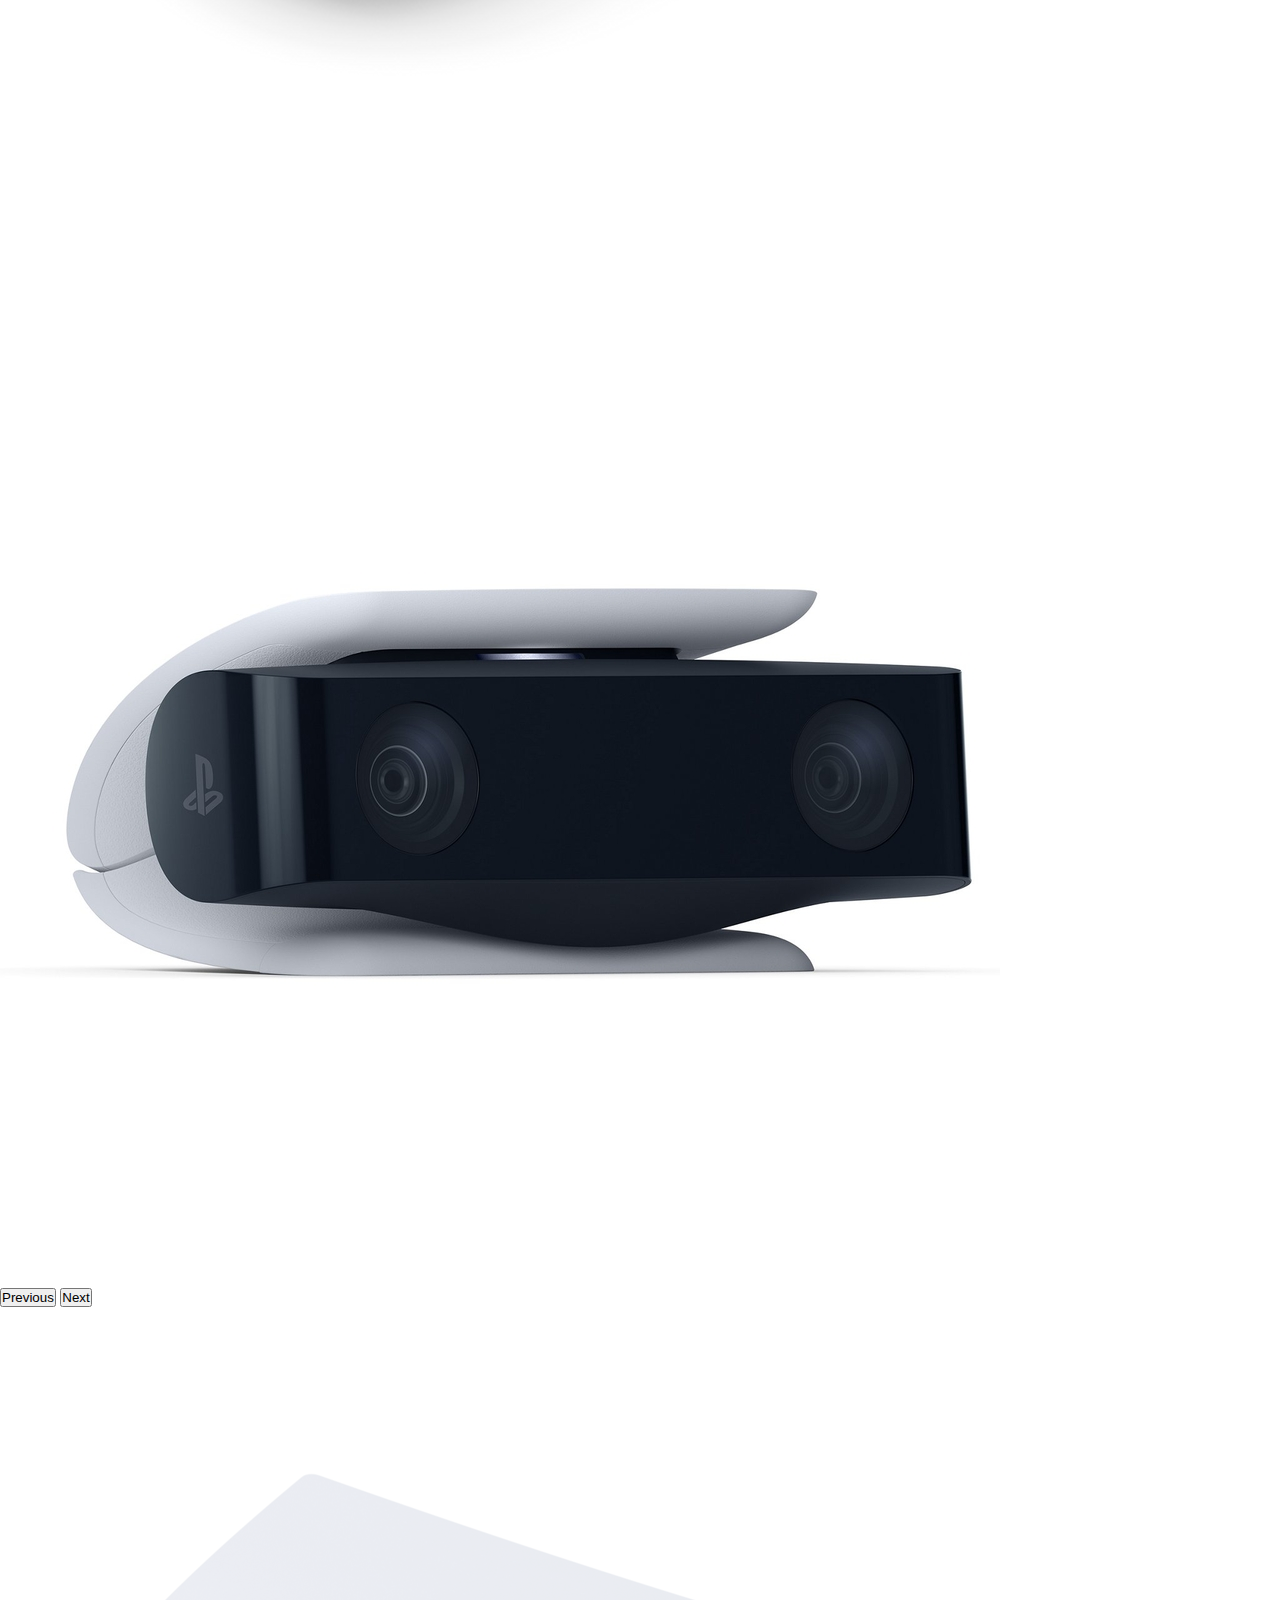
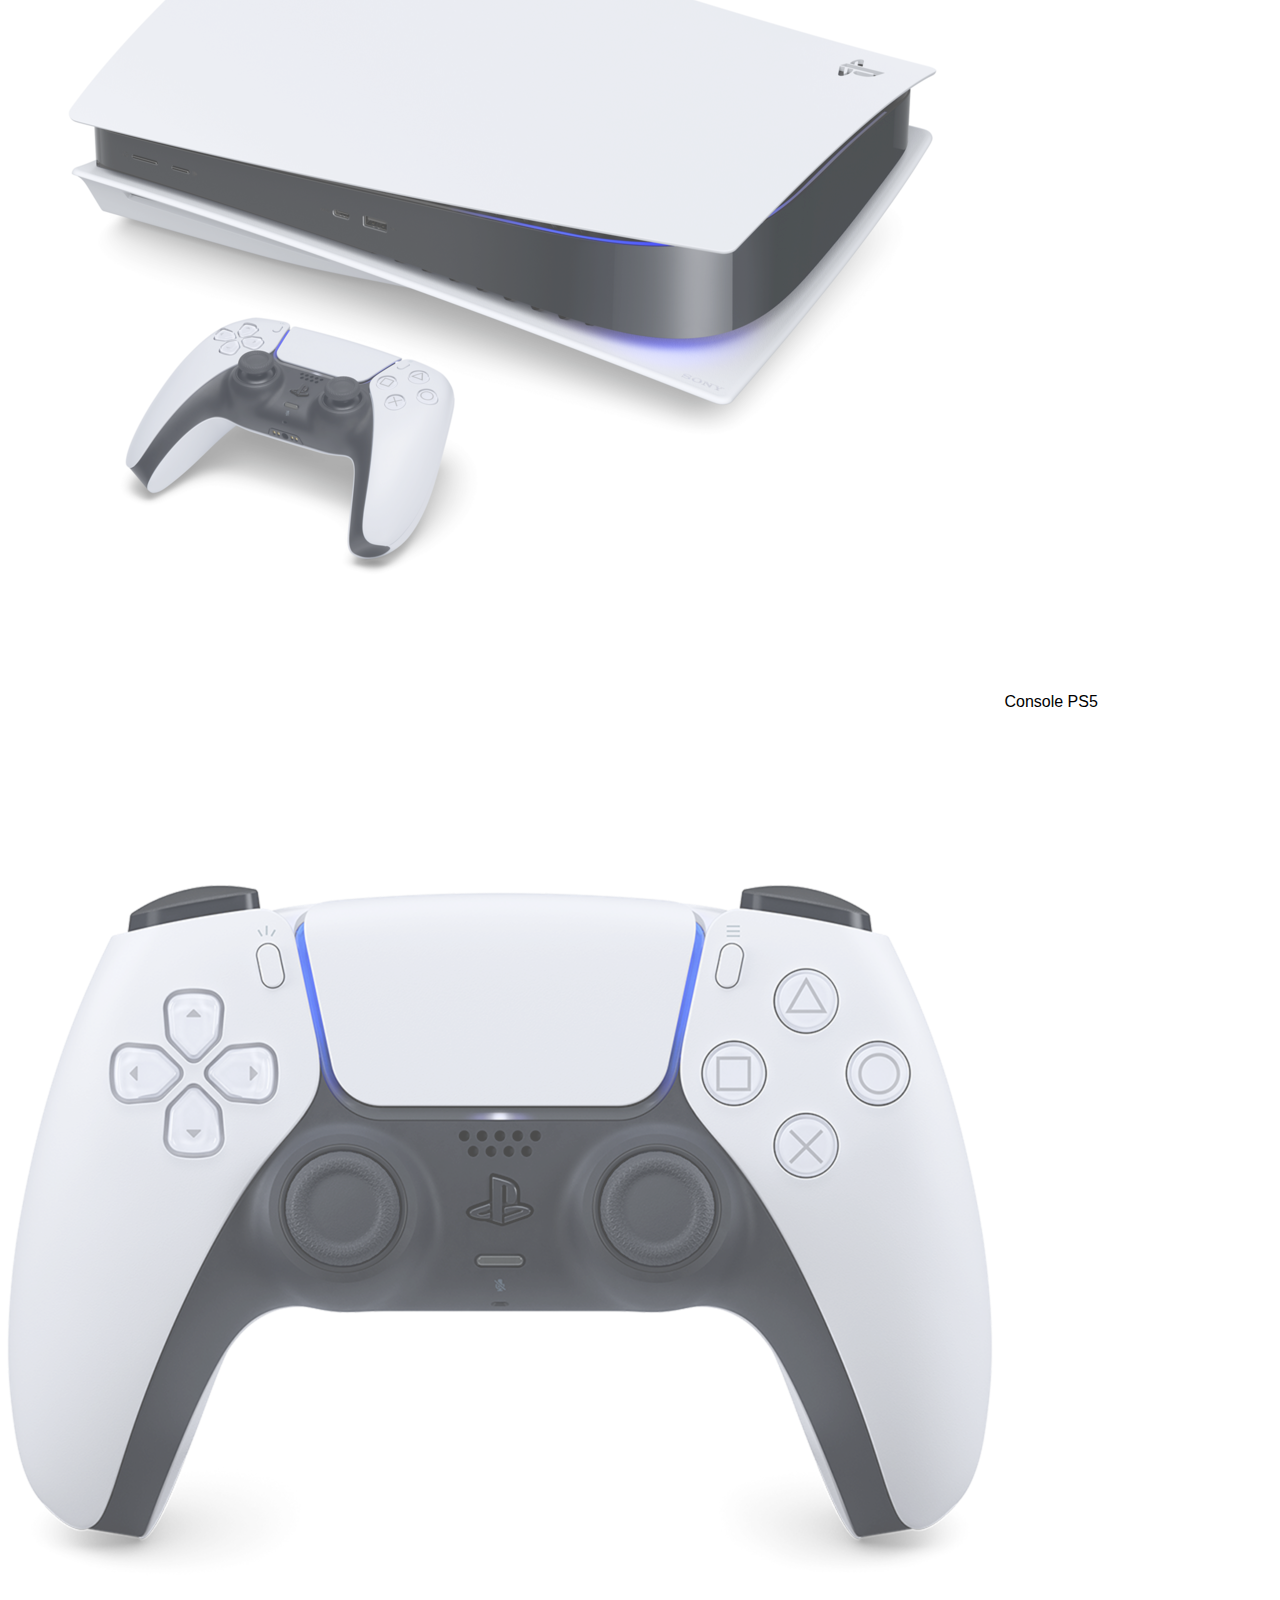
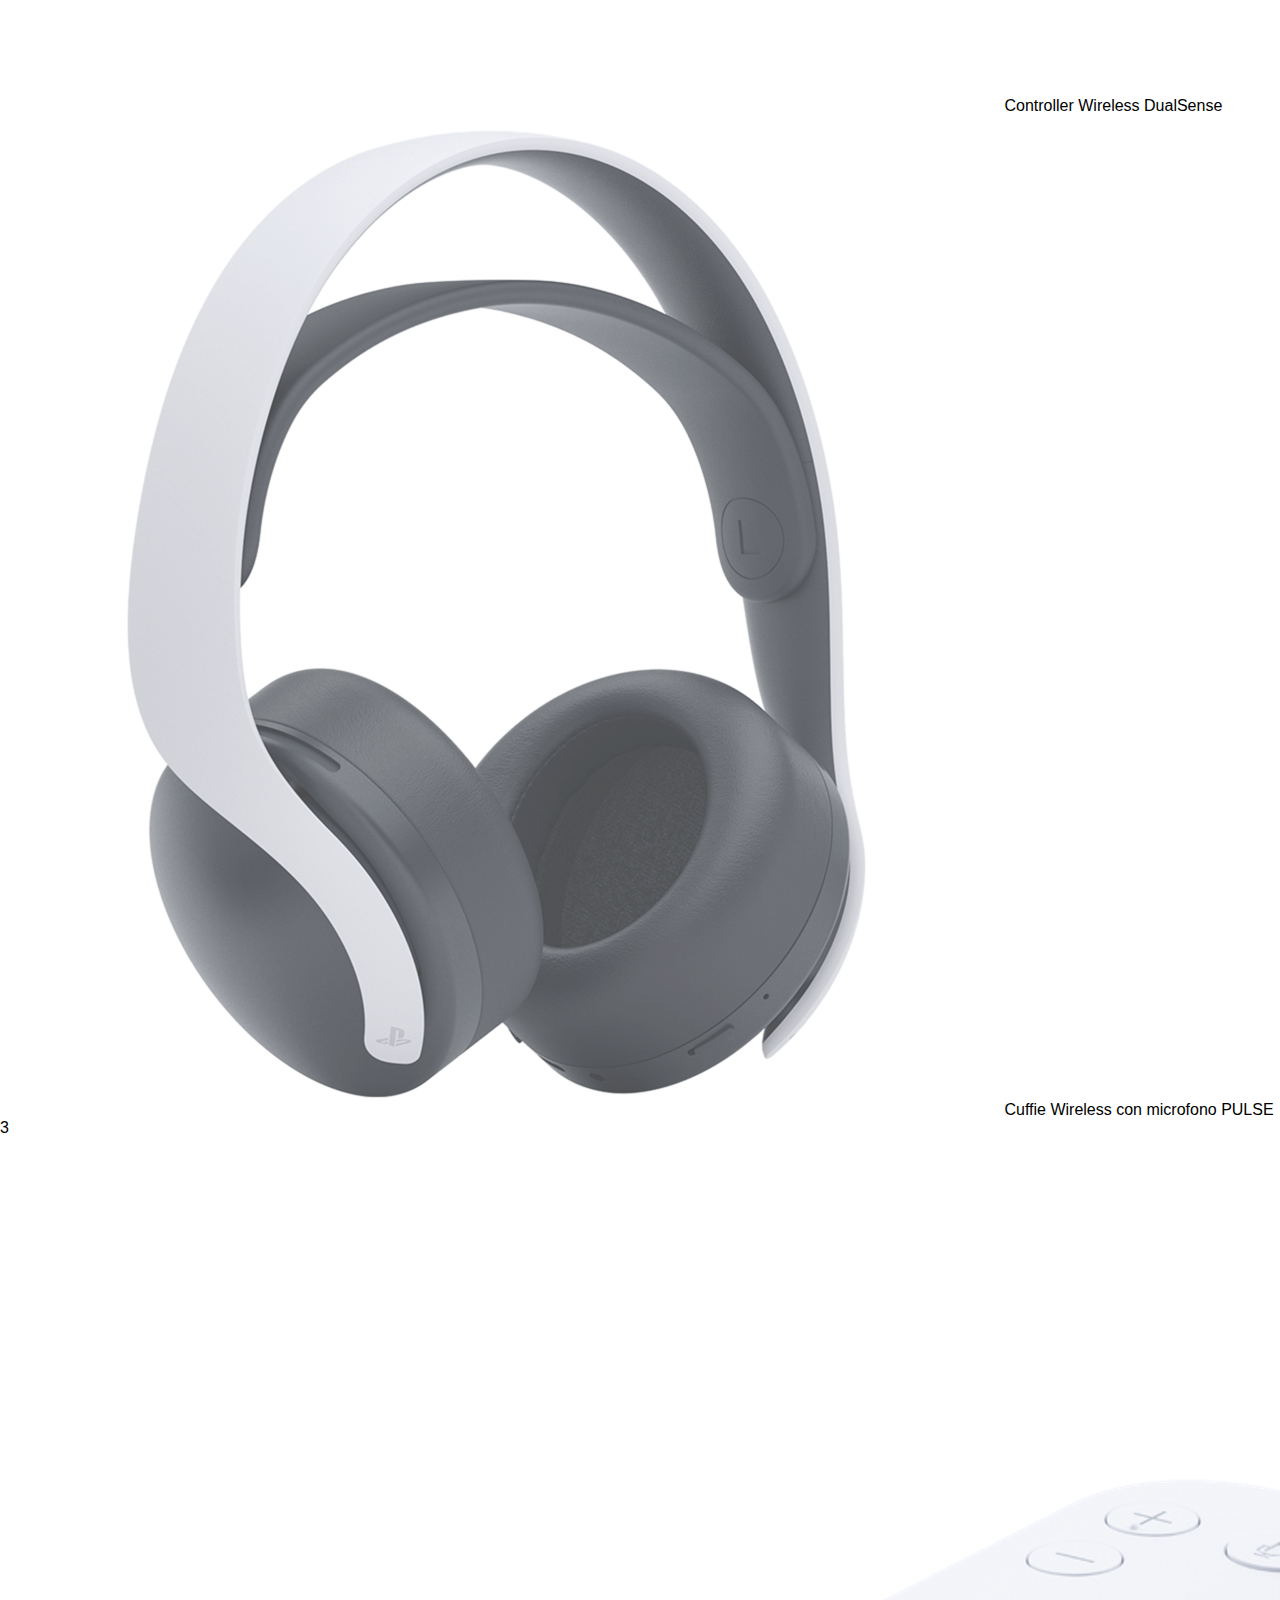
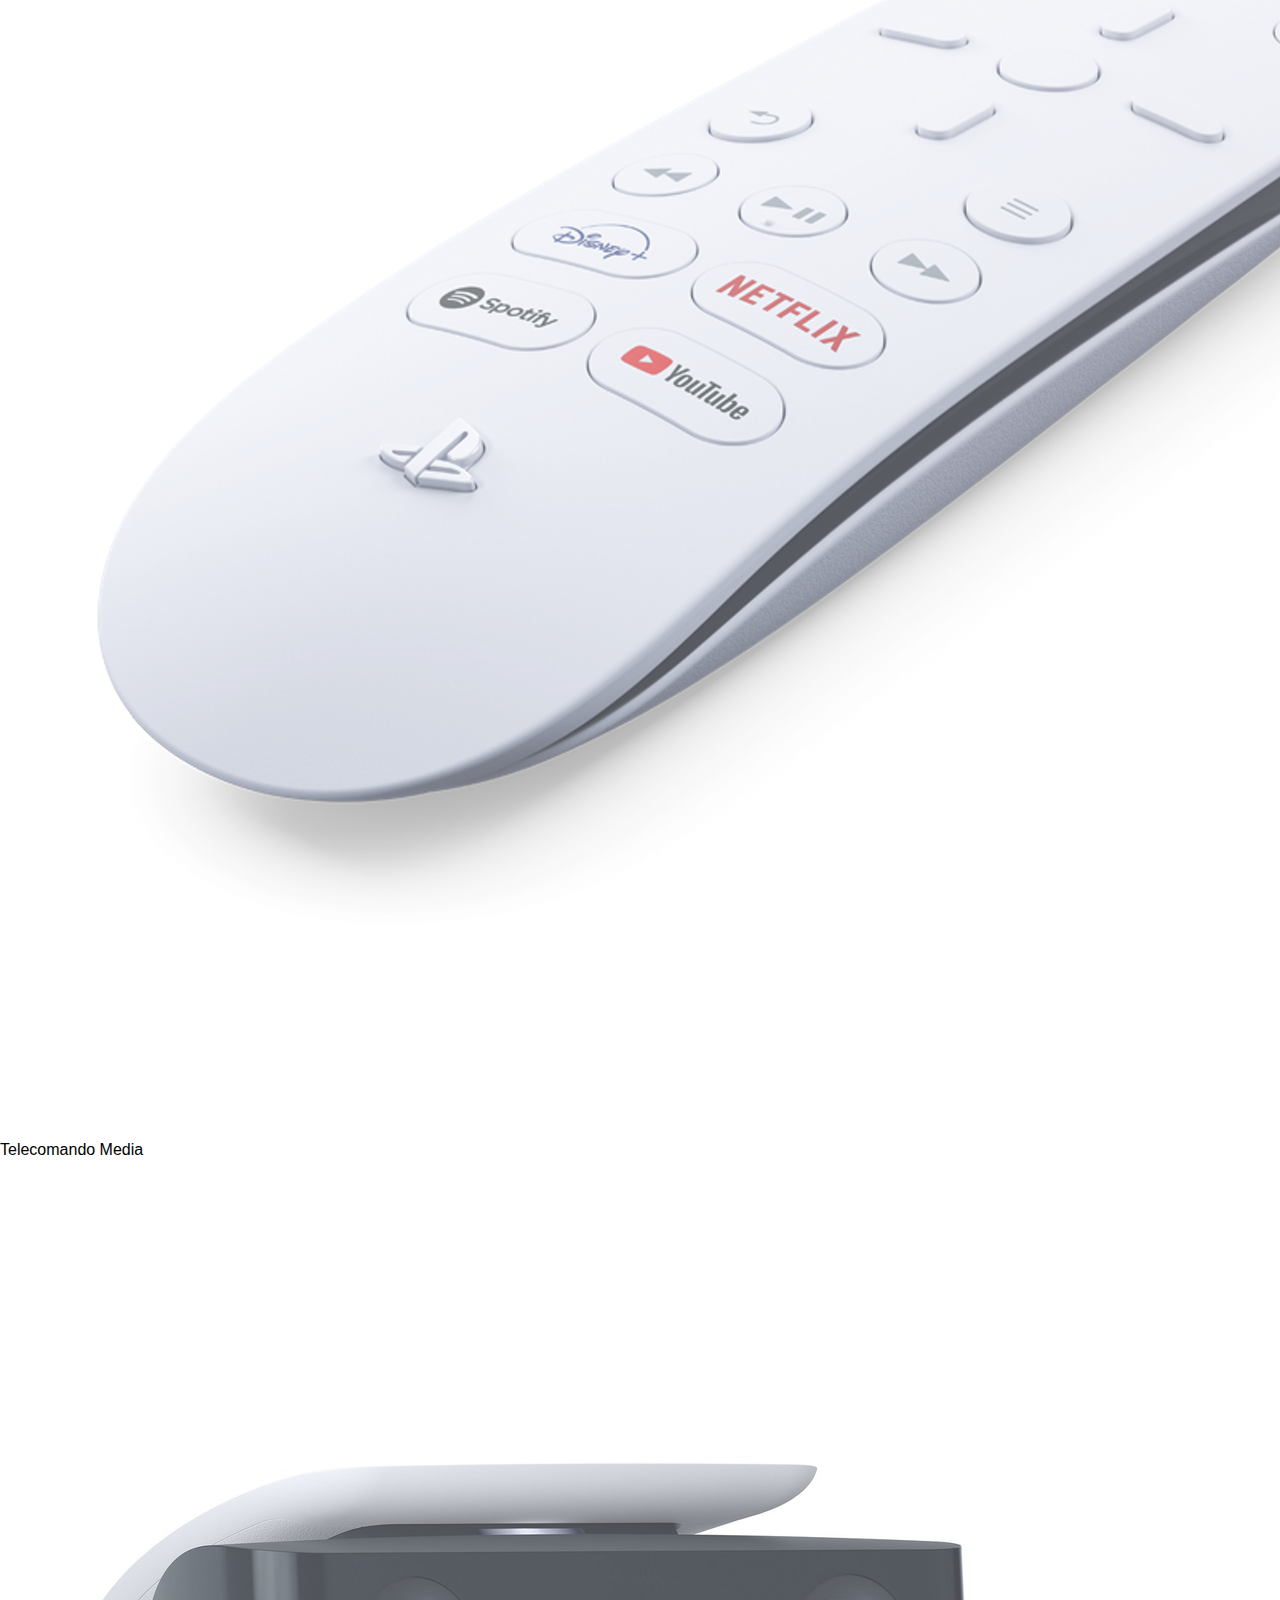
==== commit 9cd2e006: "Modifiche hover" ====
--- a/index.html
+++ b/index.html
@@ -17,10 +17,10 @@
 <body class="debug">
 
     <!--INIZIO HEADER-->
-    <header>
+    <header class="fixed-top">
 
         <!--Header Top-->
-        <div class="head-top">
+        <div class="head-top ">
             <div class="container">
                 <div class="row">
                     <div class="col-12 ">
@@ -36,7 +36,7 @@
         <!--///Header Top-->
 
         <!--Header Bottom / Nav-->
-        <div class="head-bottom ">
+        <div class="head-bottom  ">
             <nav class="navbar navbar-expand-lg navbar-light ms_bg-navbar  ">
                 <div class="container">
                     <a class="navbar-brand" href="#"> <img src="img/play_logo.svg" alt="PS Logo"> </a>
@@ -55,7 +55,7 @@
                                     role="button" data-bs-toggle="dropdown" aria-expanded="false">
                                     Giochi
                                 </a>
-                                <ul class="dropdown-menu dropdown-menu-dark"
+                                <ul class="dropdown-menu dropdown-menu-light"
                                     aria-labelledby="navbarDarkDropdownMenuLink">
                                     <li><a class="dropdown-item" href="#">PS5</a></li>
                                     <li><a class="dropdown-item" href="#">PS4</a></li>
@@ -68,7 +68,7 @@
                                     role="button" data-bs-toggle="dropdown" aria-expanded="false">
                                     Hardware
                                 </a>
-                                <ul class="dropdown-menu dropdown-menu-dark"
+                                <ul class="dropdown-menu dropdown-menu-light"
                                     aria-labelledby="navbarDarkDropdownMenuLink">
                                     <li><a class="dropdown-item" href="#">PS5 </a></li>
                                     <li><a class="dropdown-item" href="#">PS4 </a></li>
@@ -83,7 +83,7 @@
                                     role="button" data-bs-toggle="dropdown" aria-expanded="false">
                                     Servizi
                                 </a>
-                                <ul class="dropdown-menu dropdown-menu-dark"
+                                <ul class="dropdown-menu dropdown-menu-light"
                                     aria-labelledby="navbarDarkDropdownMenuLink">
                                     <li><a class="dropdown-item" href="#">PS Plus</a></li>
                                     <li><a class="dropdown-item" href="#">PS Now</a></li>
@@ -96,7 +96,7 @@
                                     role="button" data-bs-toggle="dropdown" aria-expanded="false">
                                     Novità
                                 </a>
-                                <ul class="dropdown-menu dropdown-menu-dark"
+                                <ul class="dropdown-menu dropdown-menu-light"
                                     aria-labelledby="navbarDarkDropdownMenuLink">
                                     <li><a class="dropdown-item" href="#">PS Blog</a></li>
                                     <li><a class="dropdown-item" href="#">Questo mese su PS</a></li>
@@ -110,7 +110,7 @@
                                     role="button" data-bs-toggle="dropdown" aria-expanded="false">
                                     Acquisti
                                 </a>
-                                <ul class="dropdown-menu dropdown-menu-dark"
+                                <ul class="dropdown-menu dropdown-menu-light"
                                     aria-labelledby="navbarDarkDropdownMenuLink">
                                     <li><a class="dropdown-item" href="#">Digital Games</a></li>
                                     <li><a class="dropdown-item" href="#">PS Gear</a></li>
@@ -124,7 +124,7 @@
                                     role="button" data-bs-toggle="dropdown" aria-expanded="false">
                                     Supporto
                                 </a>
-                                <ul class="dropdown-menu dropdown-menu-dark"
+                                <ul class="dropdown-menu dropdown-menu-light"
                                     aria-labelledby="navbarDarkDropdownMenuLink">
                                     <li><a class="dropdown-item" href="#">Supporto</a></li>
                                     <li><a class="dropdown-item" href="#">Stato del PSN</a></li>
@@ -147,8 +147,8 @@
                                 </button>
                             </li>
                             <li class="nav-item">
-
-                                <img src="img/lens.svg" class="nav-link search-logo" alt="Search">
+                                
+                                <a href="#"> <img src="img/lens.svg" class="nav-link search-logo " data-bs-toggle="modal" alt="Search"> </a>
                             </li>
                         </ul>
                     </div>
@@ -249,29 +249,29 @@
             <div class="row g-4">
 
                 <div class="col-6 col-sm-4 col-xxl-2">
-                    <img src="img/returnal-listing-thumb-01-ps5.jpg" class="img-fluid ms_scale" alt="Returnal">
+                    <img src="img/returnal-listing-thumb-01-ps5.jpg" class="img-fluid ms_scale ms_border" alt="Returnal">
                 </div>
 
                 <div class="col-6 col-sm-4 col-xxl-2">
-                    <img src="img/ratchet-and-clank-rift-apart-keyart.jpg" class=" img-fluid ms_scale"
+                    <img src="img/ratchet-and-clank-rift-apart-keyart.jpg" class=" img-fluid ms_scale ms_border"
                         alt="Ratchet and Clank">
                 </div>
 
                 <div class="col-6 col-sm-4 col-xxl-2">
-                    <img src="img/marvel-s-guardians-of-the-galaxy_880x495.webp" class=" img-fluid ms_scale"
+                    <img src="img/marvel-s-guardians-of-the-galaxy_880x495.webp" class=" img-fluid ms_scale ms_border"
                         alt="guardians-of-the-galaxy">
                 </div>
 
                 <div class="col-6 col-sm-4 col-xxl-2">
-                    <img src="img/Far-Cry-6.jpeg" class="img-fluid ms_scale" alt="Far Cry 6">
+                    <img src="img/Far-Cry-6.jpeg" class="img-fluid ms_scale ms_border" alt="Far Cry 6">
                 </div>
 
                 <div class="col-6 col-sm-4 col-xxl-2">
-                    <img src="img/cod-vanguard.jpeg" class=" img-fluid ms_scale" alt="COD Vanguard">
+                    <img src="img/cod-vanguard.jpeg" class=" img-fluid ms_scale ms_border" alt="COD Vanguard">
                 </div>
 
                 <div class="col-6 col-sm-4 col-xxl-2">
-                    <img src="img/gta-the-trilogy.jpeg" class=" img-fluid ms_scale" alt="GTA the Trilogy">
+                    <img src="img/gta-the-trilogy.jpeg" class=" img-fluid ms_scale ms_border" alt="GTA the Trilogy">
                 </div>
 
             </div>
@@ -318,13 +318,13 @@
                     <div id="carouselExampleControls" class="carousel slide" data-bs-ride="carousel">
                         <div class="carousel-inner">
                             <div class="carousel-item active">
-                                <img src="img/playstation-5-thumb.png" class="d-block w-75" alt="PS5">
+                                <img src="img/playstation-5-thumb.png" class="d-block w-75  " alt="PS5">
                             </div>
                             <div class="carousel-item">
                                 <img src="img/joypad-thumb.png" class="d-block w-75" alt="PS5 Controller">
                             </div>
                             <div class="carousel-item">
-                                <img src="img/headset-thumb.png" class="d-block w-75" alt="PS5 Cuffie">
+                                <img src="img/headset-thumb.png" class="d-block w-75 " alt="PS5 Cuffie">
                             </div>
                             <div class="carousel-item">
                                 <img src="img/remote-thumb.png" class="d-block w-75" alt="PS5 Telecomando">
@@ -356,27 +356,27 @@
             <div class="row d-flex justify-content-center">
 
                 <div class="col-4 col-md-2 text-center">
-                    <img src="img/playstation-5-thumb.png" class=" img-fluid" alt="PS5">
+                    <img src="img/playstation-5-thumb.png" class=" img-fluid ms_opacity" alt="PS5">
                     <span class="d-none d-md-block">Console PS5</span>
                 </div>
 
                 <div class="col-4 col-md-2 text-center">
-                    <img src="img/joypad-thumb.png" class=" img-fluid" alt="PS5 Controller">
+                    <img src="img/joypad-thumb.png" class=" img-fluid ms_opacity" alt="PS5 Controller">
                     <span class="d-none d-md-block">Controller Wireless DualSense</span>
                 </div>
 
                 <div class="col-4 col-md-2 text-center">
-                    <img src="img/headset-thumb.png" class=" img-fluid" alt="PS5 Cuffie">
+                    <img src="img/headset-thumb.png" class=" img-fluid ms_opacity" alt="PS5 Cuffie">
                     <span class="d-none d-md-block">Cuffie Wireless con microfono PULSE 3</span>
                 </div>
 
                 <div class="col-4 col-md-2 text-center">
-                    <img src="img/remote-thumb.png" class=" img-fluid" alt="PS5 Telecomando">
+                    <img src="img/remote-thumb.png" class=" img-fluid ms_opacity" alt="PS5 Telecomando">
                     <span class="d-none d-md-block">Telecomando Media</span>
                 </div>
 
                 <div class="col-4 col-md-2 text-center">
-                    <img src="img/camera-thumb.jpg" class=" img-fluid" alt="PS5 Camera">
+                    <img src="img/camera-thumb.jpg" class=" img-fluid ms_opacity" alt="PS5 Camera">
                     <span class="d-none d-md-block">Telecamera HD</span>
                 </div>
 
@@ -431,72 +431,72 @@
 
             <div class="row g-3">
 
-                <div class="col-6 col-sm-4 col-xl-2 mb-5 text-center">
-                    <img src="img/tony-hawks-pro-skater-1-2-store-art.jpg" class=" img-fluid ms_opacity"
+                <div class="col-6 col-sm-4 col-xl-2 mb-5 text-center ms_scale">
+                    <img src="img/tony-hawks-pro-skater-1-2-store-art.jpg" class=" img-fluid" 
                         alt="Tony Hawks">
                     <span> Tony Hawk's&#8482; Pro Skater&#8482; 1+ 2</span>
                 </div>
 
-                <div class="col-6 col-sm-4 col-xl-2 mb-5 text-center">
-                    <img src="img/crash-bandicoot-4-its-about-time-store-art.jpg" class="img-fluid ms_opacity"
+                <div class="col-6 col-sm-4 col-xl-2 mb-5 text-center ms_scale">
+                    <img src="img/crash-bandicoot-4-its-about-time-store-art.jpg" class="img-fluid "
                         alt="Crash Bandicoot">
                     <span> Crash Bandicoot 4: It's about time</span>
                 </div>
 
-                <div class="col-6 col-sm-4 col-xl-2 mb-5 text-center">
-                    <img src="img/REVillage.png" class=" img-fluid ms_opacity" alt="Tony Hawks">
-                    <span> Tony Hawk's&#8482; Pro Skater&#8482; 1+ 2</span>
-                </div>
-
-                <div class="col-6 col-sm-4 col-xl-2 mb-5 text-center">
-                    <img src="img/kena.jpeg" class=" img-fluid ms_opacity" alt="Crash Bandicoot">
-                    <span> Crash Bandicoot 4: It's about time</span>
-                </div>
-
-                <div class="col-6 col-sm-4 col-xl-2 mb-5 text-center">
-                    <img src="img/ghost.jpeg" class=" img-fluid ms_opacity" alt="Tony Hawks">
-                    <span> Tony Hawk's&#8482; Pro Skater&#8482; 1+ 2</span>
-                </div>
-
-                <div class="col-6 col-sm-4 col-xl-2 mb-5 text-center">
-                    <img src="img/cod.jpeg" class=" img-fluid ms_opacity" alt="Crash Bandicoot">
-                    <span> Crash Bandicoot 4: It's about time</span>
-                </div>
-
-                <div class="col-6 col-sm-4 col-xl-2 mb-5 text-center">
-                    <img src="img/tony-hawks-pro-skater-1-2-store-art.jpg" class="img-fluid ms_opacity"
+                <div class="col-6 col-sm-4 col-xl-2 mb-5 text-center ms_scale">
+                    <img src="img/REVillage.png" class=" img-fluid " alt="Tony Hawks">
+                    <span> Resident Evil - Village</span>
+                </div>
+
+                <div class="col-6 col-sm-4 col-xl-2 mb-5 text-center ms_scale">
+                    <img src="img/battlefront.webp" class="img-fluid "
                         alt="Tony Hawks">
-                    <span> Tony Hawk's&#8482; Pro Skater&#8482; 1+ 2</span>
-                </div>
-
-                <div class="col-6 col-sm-4 col-xl-2 mb-5 text-center">
-                    <img src="img/crash-bandicoot-4-its-about-time-store-art.jpg" class="img-fluid ms_opacity"
+                    <span> Star Wars&#8482; : Battlefront II</span>
+                </div>
+
+                <div class="col-6 col-sm-4 col-xl-2 mb-5 text-center ms_scale">
+                    <img src="img/kena.jpeg" class=" img-fluid " alt="Crash Bandicoot">
+                    <span> Kena - Bridge of Spirits</span>
+                </div>
+
+                <div class="col-6 col-sm-4 col-xl-2 mb-5 text-center ms_scale">
+                    <img src="img/cod.jpeg" class=" img-fluid " alt="Crash Bandicoot">
+                    <span> Call of Duty: Black Ops - Cold War</span>
+                </div>
+
+                <div class="col-6 col-sm-4 col-xl-2 mb-5 text-center ms_scale">
+                    <img src="img/jedi.webp" class="img-fluid "
+                        alt="Tony Hawks">
+                    <span> Star Wars&#8482;  - Jedi Fallen Order</span>
+                </div>
+
+                <div class="col-6 col-sm-4 col-xl-2 mb-5 text-center ms_scale">
+                    <img src="img/fortnite.jpeg" class="img-fluid "
                         alt="Crash Bandicoot">
-                    <span> Crash Bandicoot 4: It's about time</span>
-                </div>
-
-                <div class="col-6 col-sm-4 col-xl-2 mb-5 text-center">
-                    <img src="img/tony-hawks-pro-skater-1-2-store-art.jpg" class="img-fluid ms_opacity"
+                    <span> Fortnite </span>
+                </div>
+
+                <div class="col-6 col-sm-4 col-xl-2 mb-5 text-center ms_scale">
+                    <img src="img/ghost.jpeg" class=" img-fluid " alt="Tony Hawks">
+                    <span> Ghost of Thushima</span>
+                </div>
+
+                <div class="col-6 col-sm-4 col-xl-2 mb-5 text-center ms_scale">
+                    <img src="img/horizon.webp" class="img-fluid "
                         alt="Tony Hawks">
-                    <span> Tony Hawk's&#8482; Pro Skater&#8482; 1+ 2</span>
-                </div>
-
-                <div class="col-6 col-sm-4 col-xl-2 mb-5 text-center">
-                    <img src="img/crash-bandicoot-4-its-about-time-store-art.jpg" class="img-fluid ms_opacity"
+                    <span> Horizon: Zero Dawn</span>
+                </div>
+
+                <div class="col-6 col-sm-4 col-xl-2 mb-5 text-center ms_scale">
+                    <img src="img/zombie.jpeg" class="img-fluid "
                         alt="Crash Bandicoot">
-                    <span> Crash Bandicoot 4: It's about time</span>
-                </div>
-
-                <div class="col-6 col-sm-4 col-xl-2 mb-5 text-center">
-                    <img src="img/tony-hawks-pro-skater-1-2-store-art.jpg" class="img-fluid ms_opacity"
-                        alt="Tony Hawks">
-                    <span> Tony Hawk's&#8482; Pro Skater&#8482; 1+ 2</span>
-                </div>
-
-                <div class="col-6 col-sm-4 col-xl-2 mb-5 text-center">
-                    <img src="img/crash-bandicoot-4-its-about-time-store-art.jpg" class="img-fluid ms_opacity"
+                    <span> Zombie Army 4: Dead War</span>
+                </div>
+
+                <div class="col-6 col-sm-4 col-xl-2 mb-5 text-center ms_scale">
+                    <img src="img/thewitcher.webp" class="img-fluid"
                         alt="Crash Bandicoot">
-                    <span> Crash Bandicoot 4: It's about time</span>
+                    <span> The Witcher 3: Wild Hunt</span>
                 </div>
 
             </div>
@@ -522,64 +522,6 @@
                 </div>
             </div>
         </div>
-
-
-        <!--CAROUSEL BOH2-->
-        <!--<div class="container">
-    <div class="row">
-        <div class="col-12">
-
-        <div id="carouselExampleCaptions" class="carousel slide" data-bs-ride="carousel">
-            <div class="carousel-indicators">
-              <button type="button" data-bs-target="#carouselExampleCaptions" data-bs-slide-to="0" class="active" aria-current="true" aria-label="Slide 1"></button>
-              <button type="button" data-bs-target="#carouselExampleCaptions" data-bs-slide-to="1" aria-label="Slide 2"></button>
-              <button type="button" data-bs-target="#carouselExampleCaptions" data-bs-slide-to="2" aria-label="Slide 3"></button>
-            </div>
-            <div class="carousel-inner">
-              <div class="carousel-item active">
-                <img src="img/ps4-slim-homepage-image-block.jpg" class="d-block w-75" alt="...">
-                <div class="carousel-caption d-none d-md-block">
-                    <h2>PlayStation 4</h2>
-
-                    <p class="text-muted">Giochi incredibili live su PS4, con 1 TB di spazio di archiviazione.</p>
-
-                    <button class="btn btn-primary rounded-pill my-4" type="submit">Scopri di più</button>
-                </div>
-              </div>
-              <div class="carousel-item">
-                <img src="img/double11-202010-tw-psvr.jpg" class="d-block w-75" alt="...">
-                <div class="carousel-caption d-none d-md-block">
-                    <h2>PlayStation VR</h2>
-
-                    <p class="text-muted">Oltre 500 titoli ed esperienze di gioco. <br> Scoprili tutti.</p>
-
-                    <button class="btn btn-primary rounded-pill my-4" type="submit">Scopri di più</button>
-                </div>
-              </div>
-              <div class="carousel-item">
-                <img src="..." class="d-block w-100" alt="...">
-                <div class="carousel-caption d-none d-md-block">
-                  <h5>Third slide label</h5>
-                  <p>Some representative placeholder content for the third slide.</p>
-                </div>
-              </div>
-            </div>
-            <button class="carousel-control-prev" type="button" data-bs-target="#carouselExampleCaptions" data-bs-slide="prev">
-              <span class="carousel-control-prev-icon" aria-hidden="true"></span>
-              <span class="visually-hidden">Previous</span>
-            </button>
-            <button class="carousel-control-next" type="button" data-bs-target="#carouselExampleCaptions" data-bs-slide="next">
-              <span class="carousel-control-next-icon" aria-hidden="true"></span>
-              <span class="visually-hidden">Next</span>
-            </button>
-          </div>
-
-        </div>
-
-    </div>
-
-</div>-->
-        <!--///CAROUSEL BOH2-->
 
 
 
@@ -738,16 +680,16 @@
             <div class="row g-3 mb-5">
 
                 <div class="col-12 col-md-4 ">
-                    <img src="img/playstation-store-games-under-20-spotlight.jpg" class="img-fluid" alt="">
+                    <a href="#"> <img src="img/playstation-store-games-under-20-spotlight.jpg" class="img-fluid " alt=""> </a> 
                 </div>
 
                 <div class="col-12 col-md-4 ">
-                    <img src="img/playstation-store-golden-week-sale-spotlight.jpg" class="img-fluid" alt="">
+                  <a href="#"> <img src="img/playstation-store-golden-week-sale-spotlight.jpg" class="img-fluid" alt=""> </a> 
                 </div>
 
                 <div class="col-12 col-md-4 ">
 
-                    <img src="img/playstation-store-free-to-play-spotlight.png" class="img-fluid" alt="">
+                    <a href="#">  <img src="img/playstation-store-free-to-play-spotlight.png" class="img-fluid" alt=""> </a> 
 
                 </div>
 
@@ -773,7 +715,7 @@
                         su PS4 o PC Windows, con nuovi titoli aggiunti ogni mese.
                     </p>
 
-                    <button class="btn btn-light rounded-pill mt-3 mb-3" type="submit">Esplora PlayStation Now</button>
+                    <button class="btn btn-light rounded-pill mt-3 mb-3 bnt_grey" type="submit">Esplora PlayStation Now</button>
 
                 </div>
 
@@ -806,25 +748,25 @@
 
                 <div class="col-6 col-sm-3 ">
                     <a href="#">
-                        <img src="img/twitter.jpg" class="img-fluid" alt="Twitter">
+                        <img src="img/twitter.jpg" class="img-fluid ms_opacity" alt="Twitter">
                     </a>
                 </div>
 
                 <div class="col-6 col-sm-3 ">
                     <a href="#">
-                        <img src="img/facebook.jpg" class="img-fluid" alt="Facebook">
+                        <img src="img/facebook.jpg" class="img-fluid ms_opacity" alt="Facebook">
                     </a>
                 </div>
 
                 <div class="col-6 col-sm-3 ">
                     <a href="#">
-                        <img src="img/instagram.jpg" class="img-fluid" alt="Instagram">
+                        <img src="img/instagram.jpg" class="img-fluid ms_opacity" alt="Instagram">
                     </a>
                 </div>
 
                 <div class="col-6 col-sm-3 ">
                     <a href="#">
-                        <img src="img/youtube.png" class="img-fluid" alt="Youtube">
+                        <img src="img/youtube.png" class="img-fluid ms_opacity" alt="Youtube">
                     </a>
                 </div>
 
--- a/css/style.css
+++ b/css/style.css
@@ -37,6 +37,7 @@
     text-align: right;
     line-height: 40px;
     z-index: 999;
+   
 }
 
 
@@ -67,6 +68,12 @@
 
 .btn-dark:hover {
     background-color: grey;
+    border: none;
+}
+
+
+.bnt_grey:hover {
+    background-color: rgb(204, 203, 203);
 }
 
 
@@ -160,7 +167,12 @@
     width: 100%;
     height: 100%;
 
-    border-radius: 10%;
+    border-radius: 10%; 
+}
+
+.ms_border:hover {
+    
+    border: 6px solid rgb(9, 112, 247);
 }
 
 .ms_scale {
@@ -169,6 +181,10 @@
 }
 
 .ms_scale:hover {
+    transform: scale(1.1);
+}
+
+.prova:hover {
     transform: scale(1.1);
 }
 
@@ -219,7 +235,6 @@
 
 .ms_opacity:hover {
     opacity: 1.0;
- 
     cursor: grab;
   }
 
@@ -279,8 +294,13 @@
     color: white;
 }
 
+.footer-top a:hover {
+    text-decoration: underline;
+}
+
 .globe {
     height: 20px;
 }
 
-.footer-bottom {}+.footer-bottom {}
+
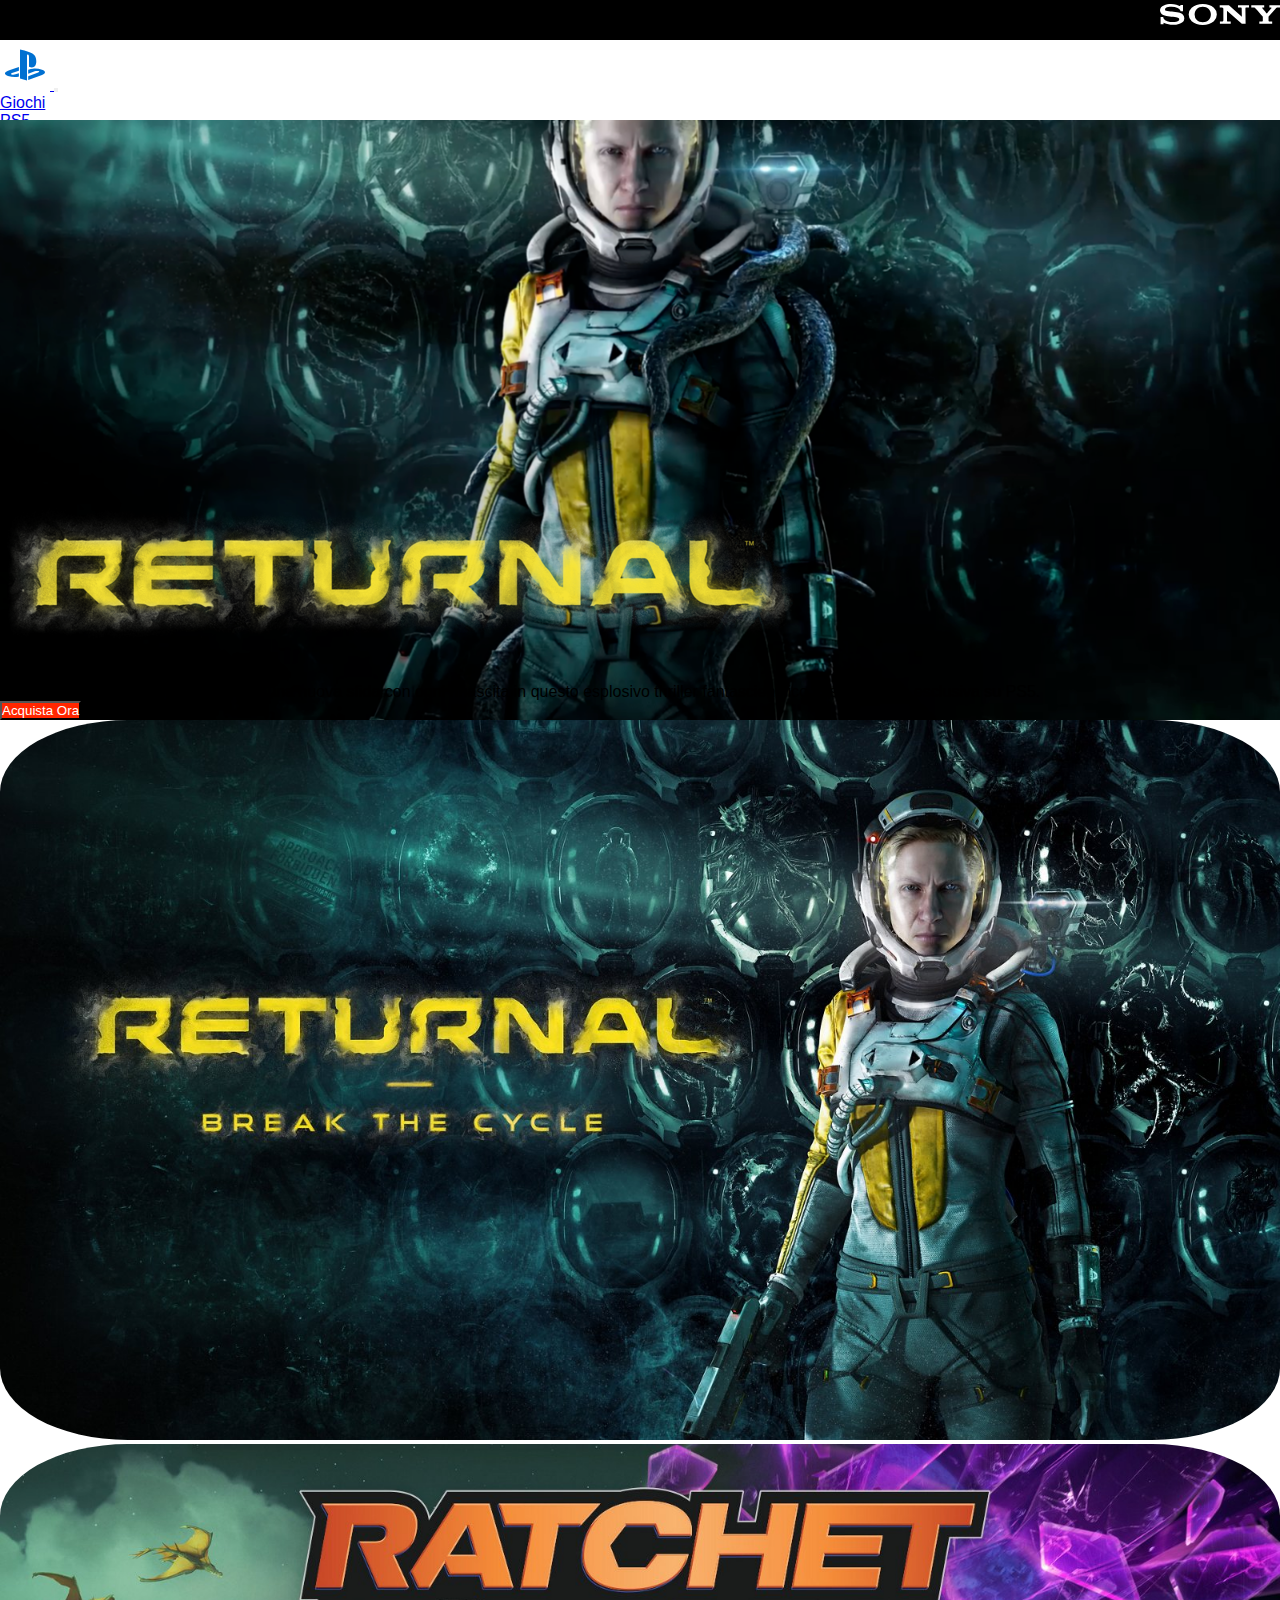
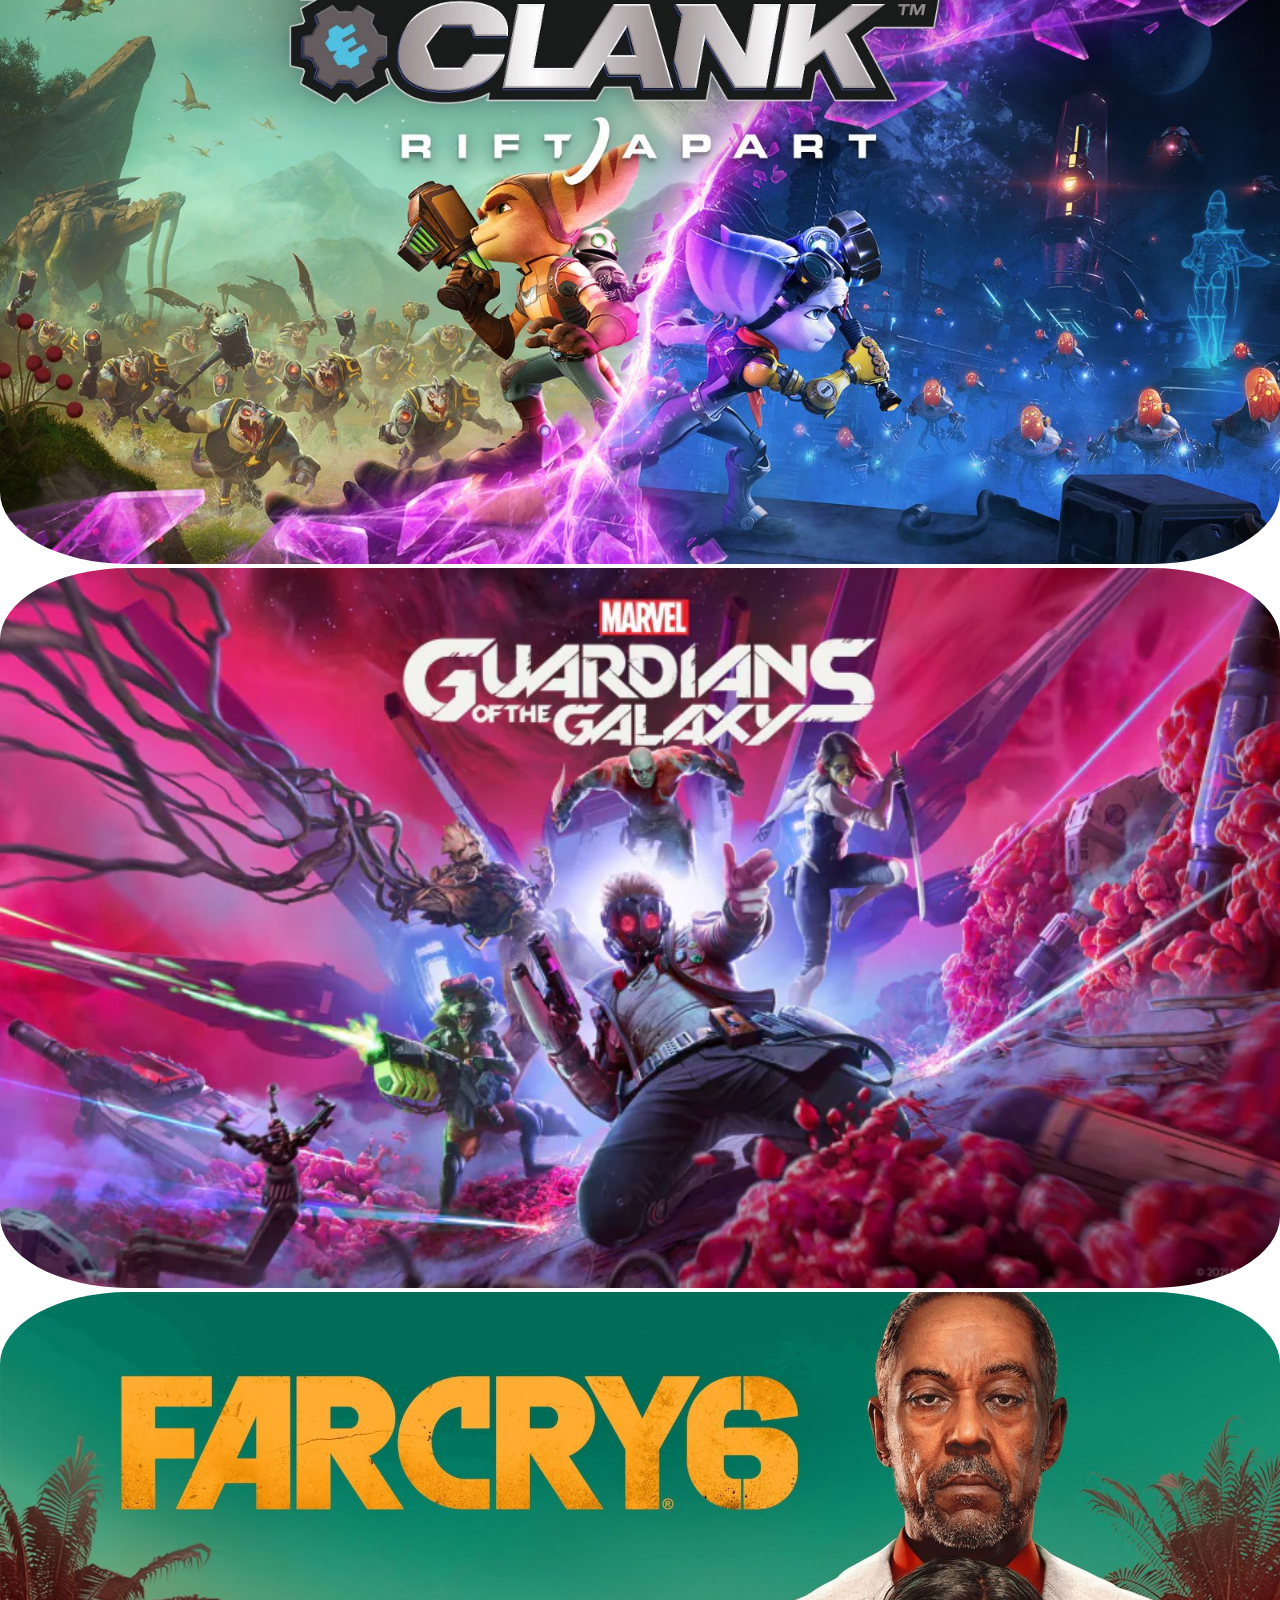
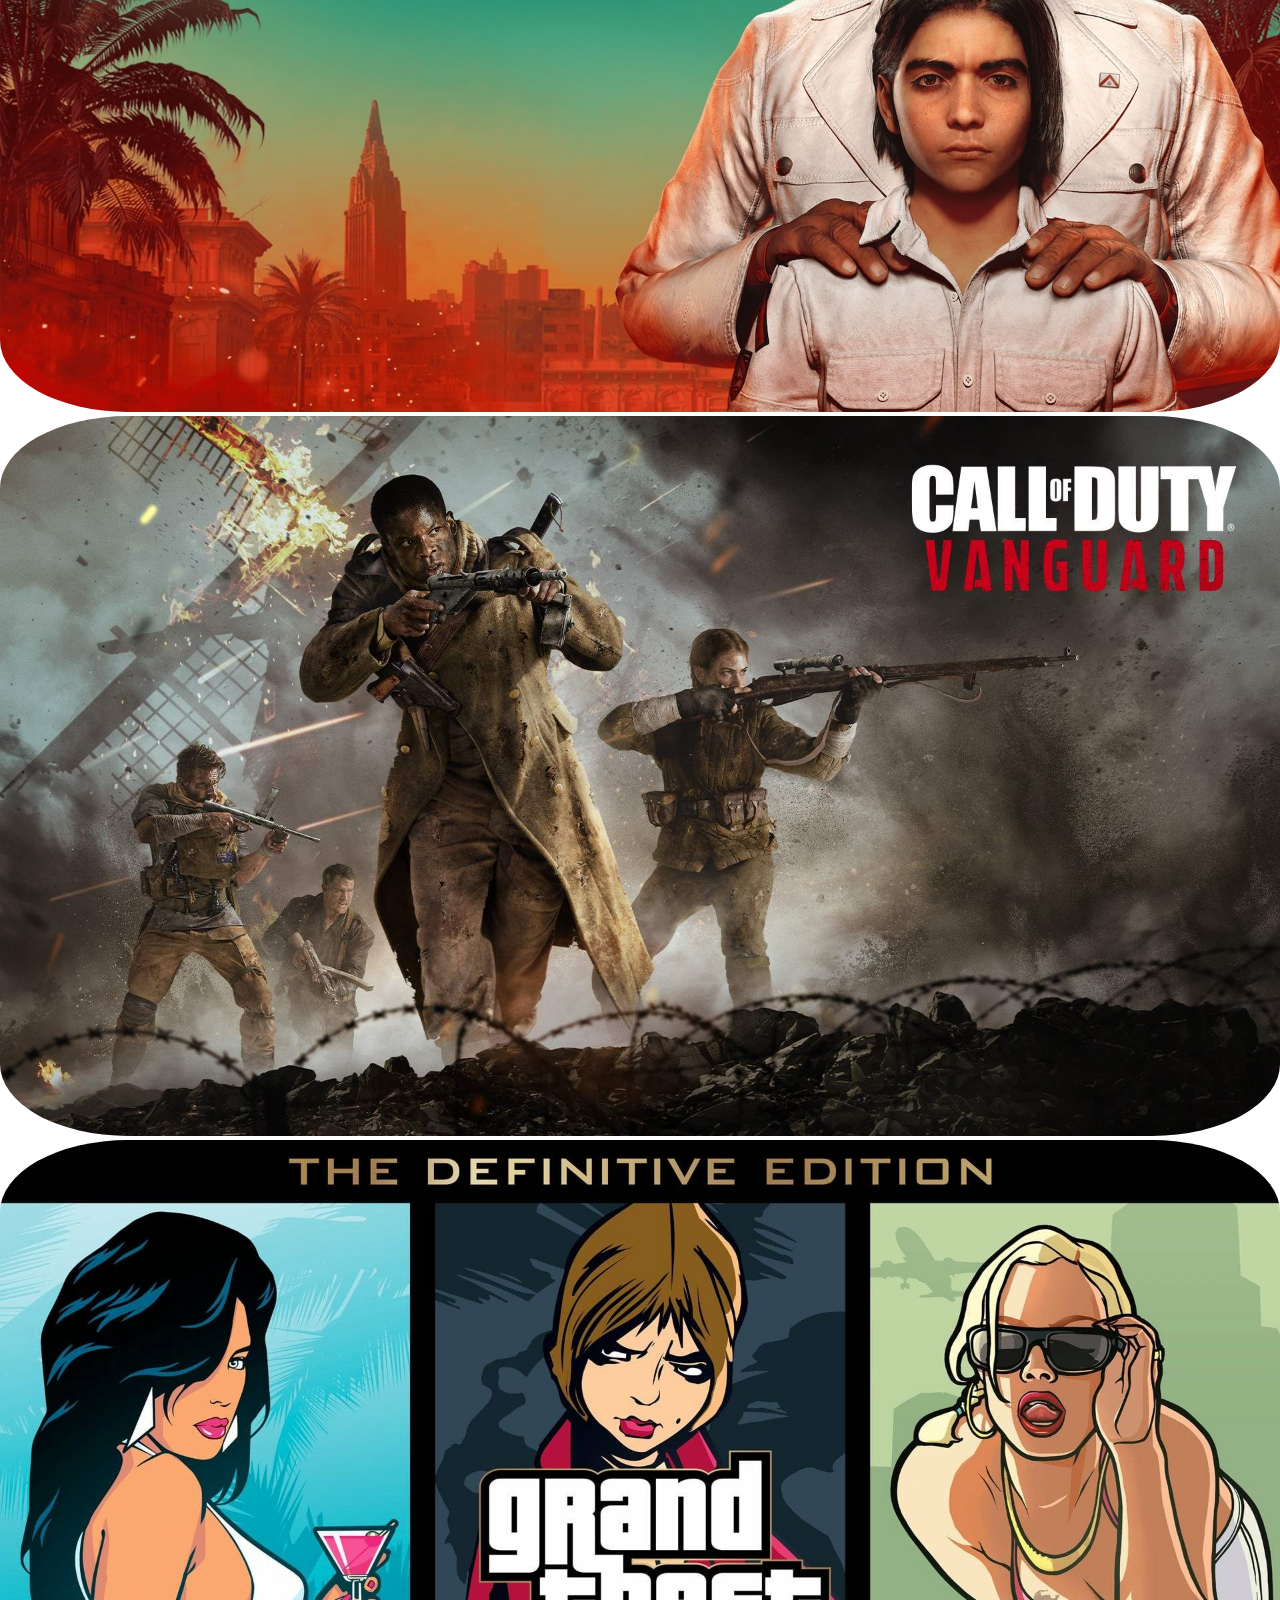
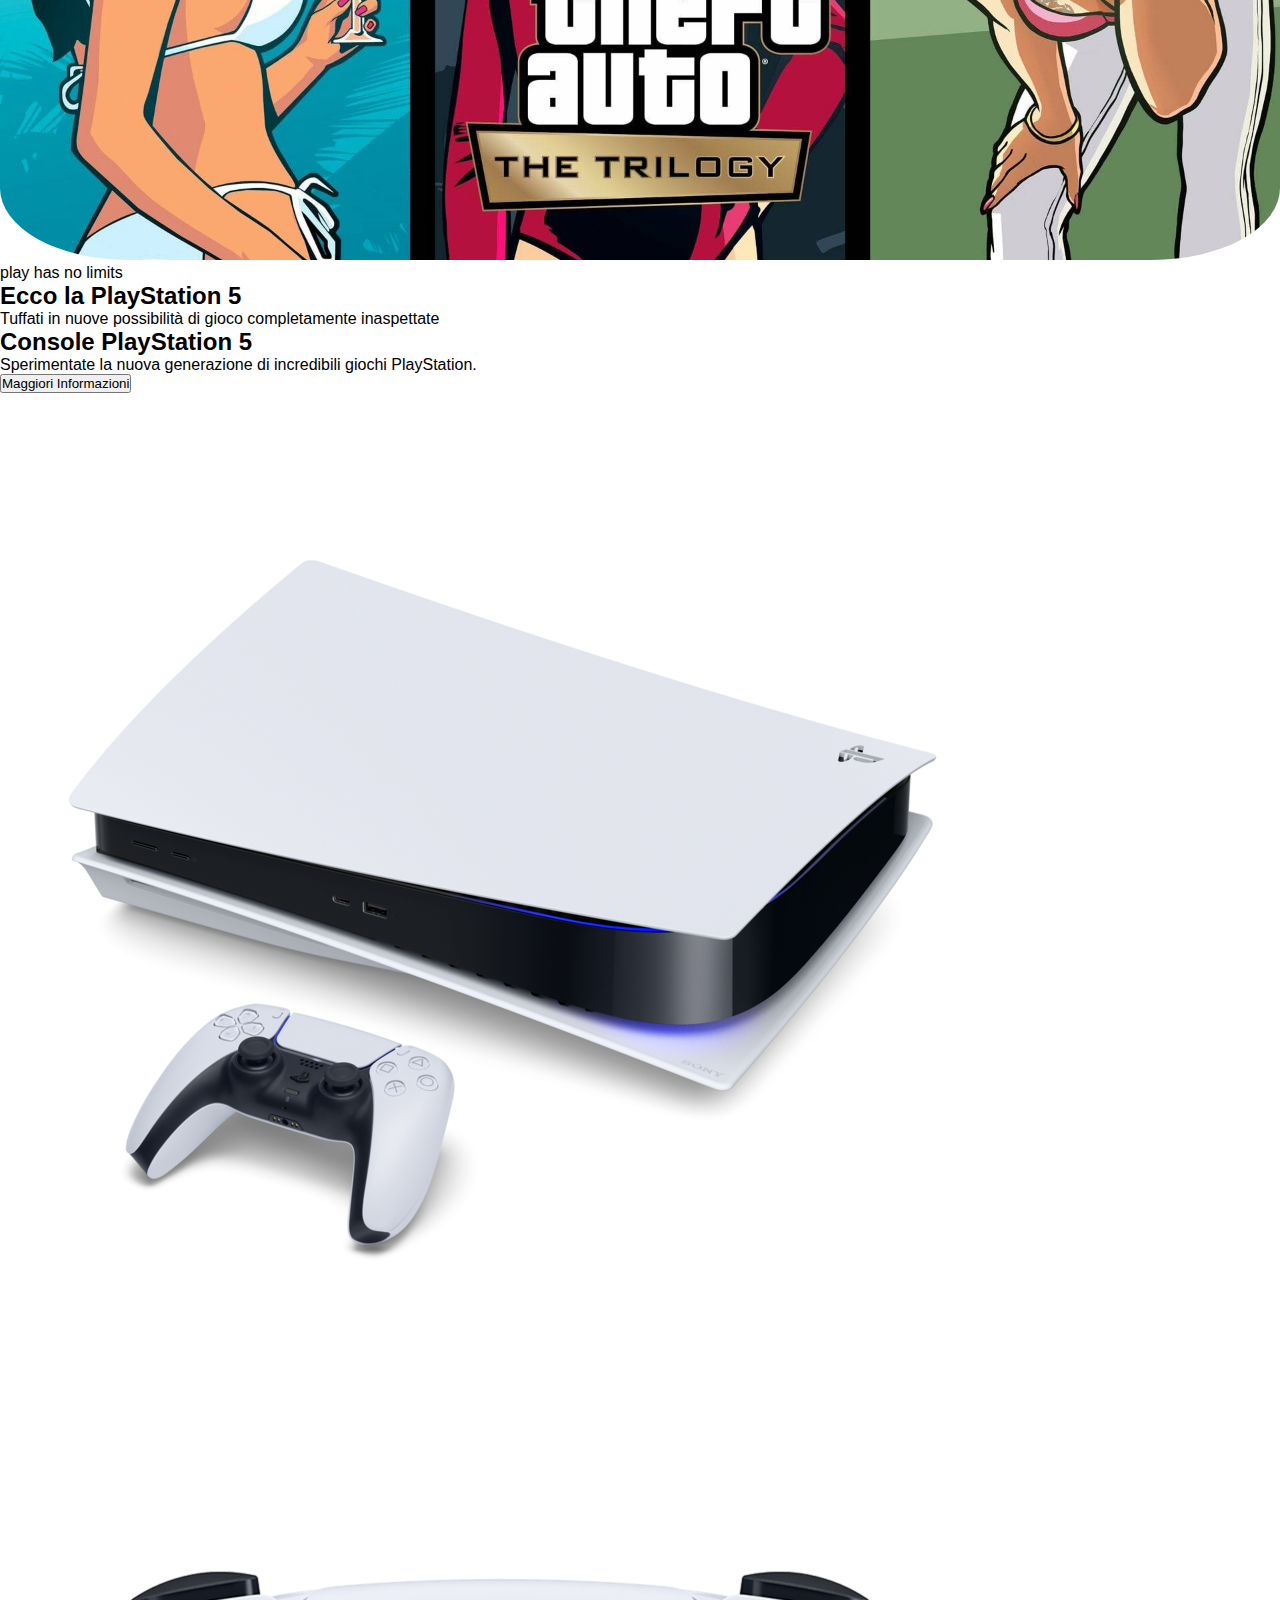
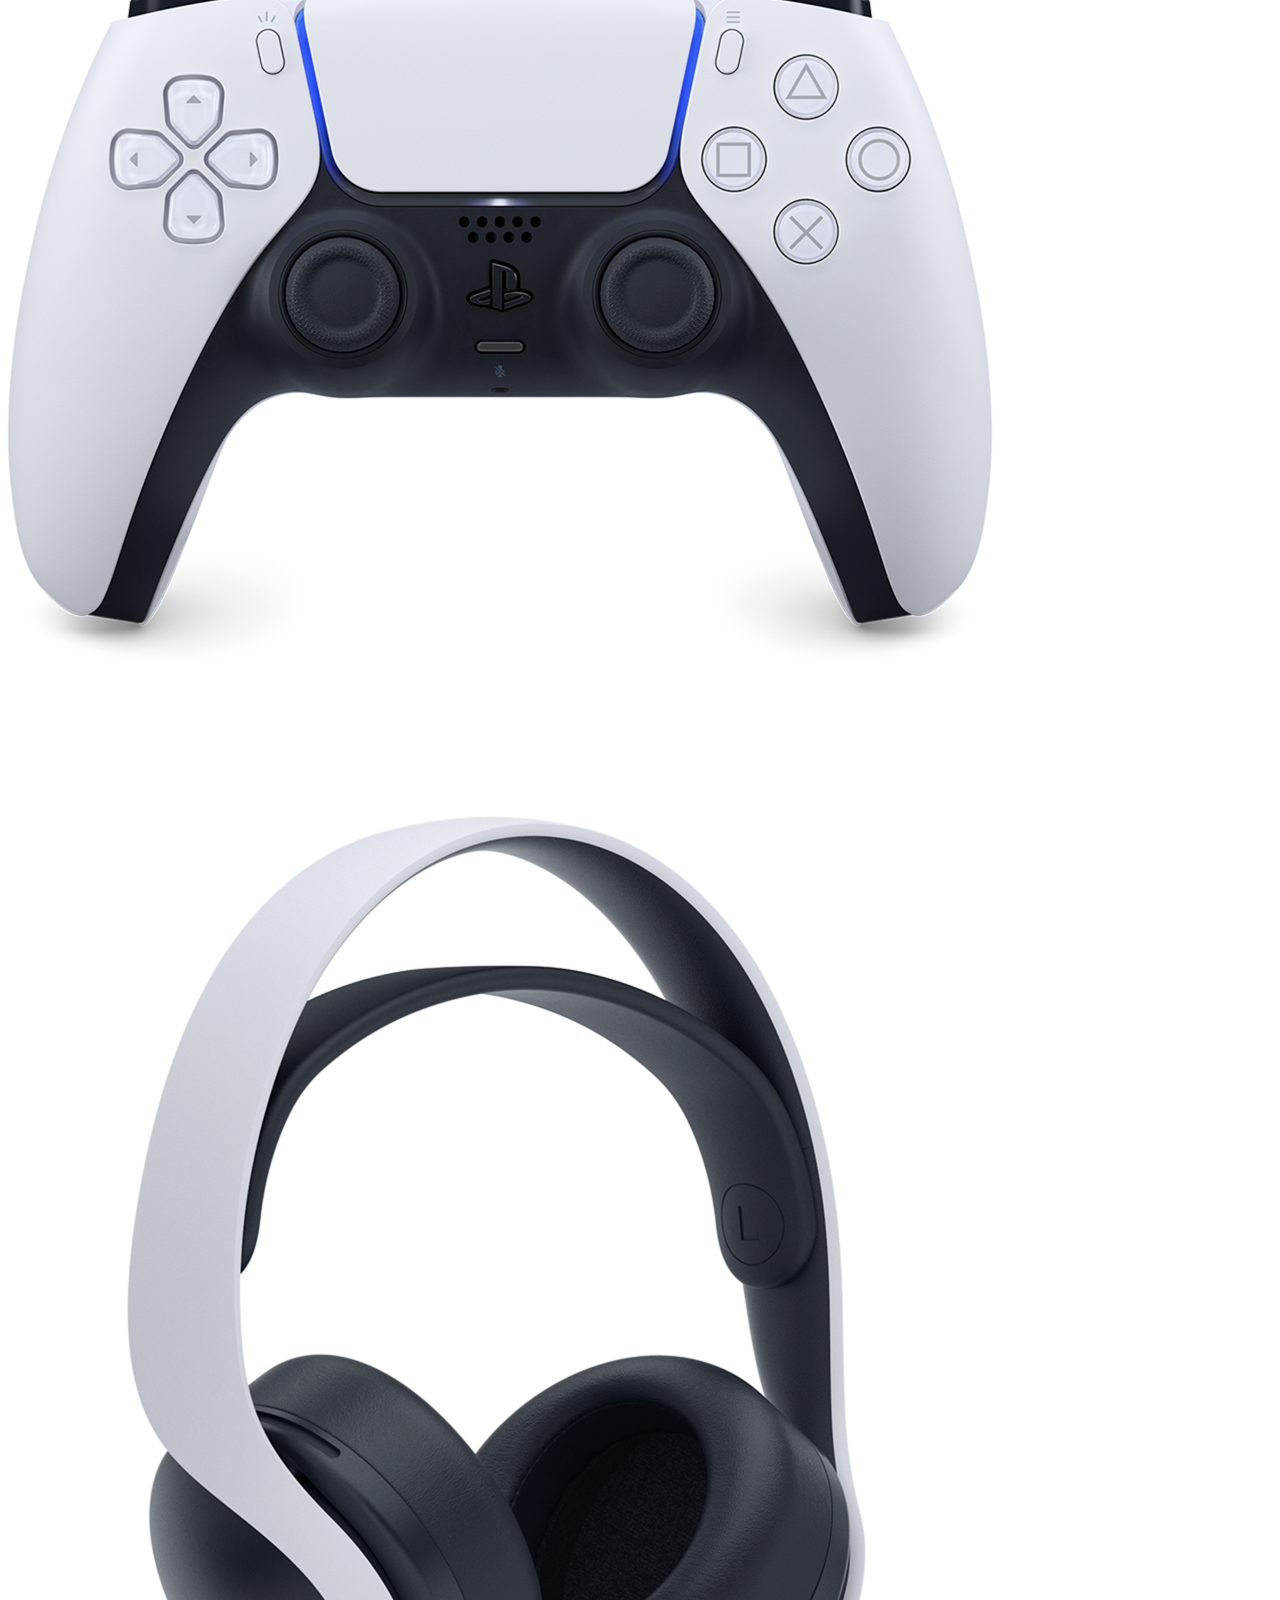
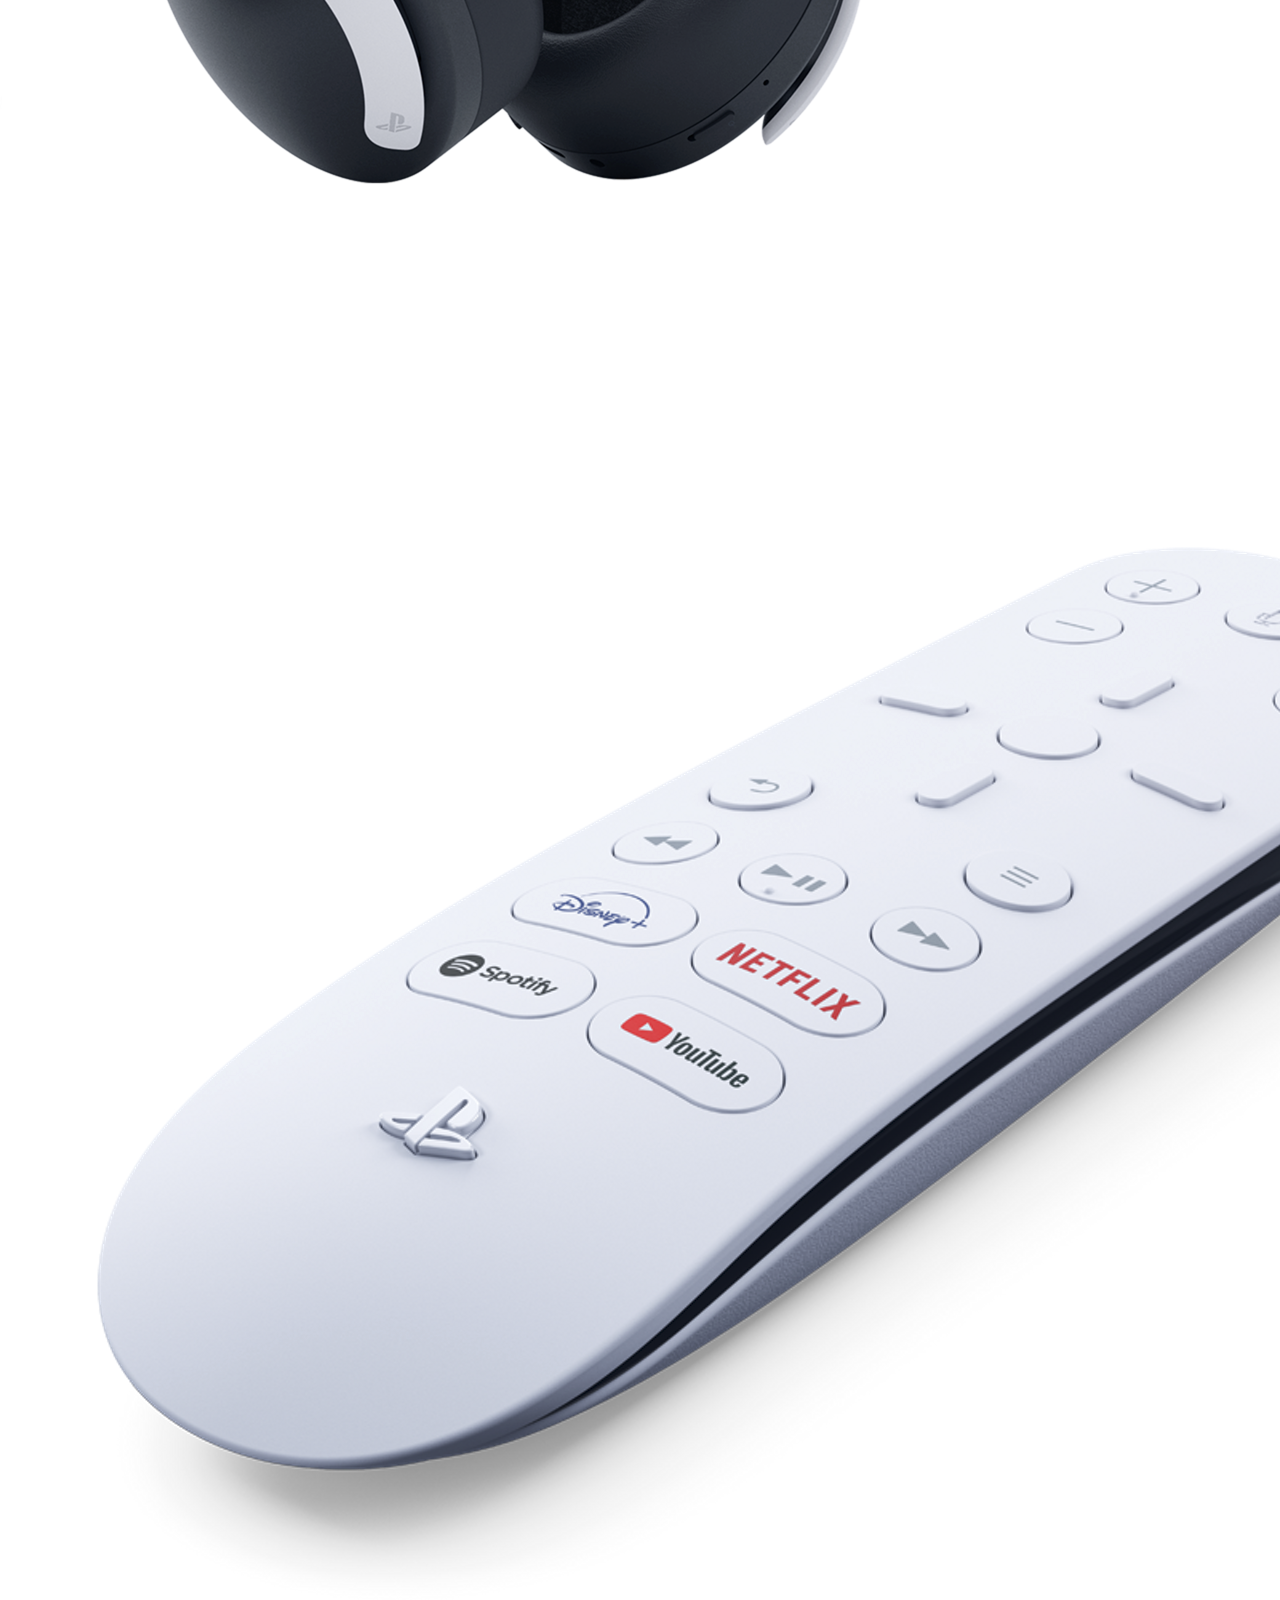
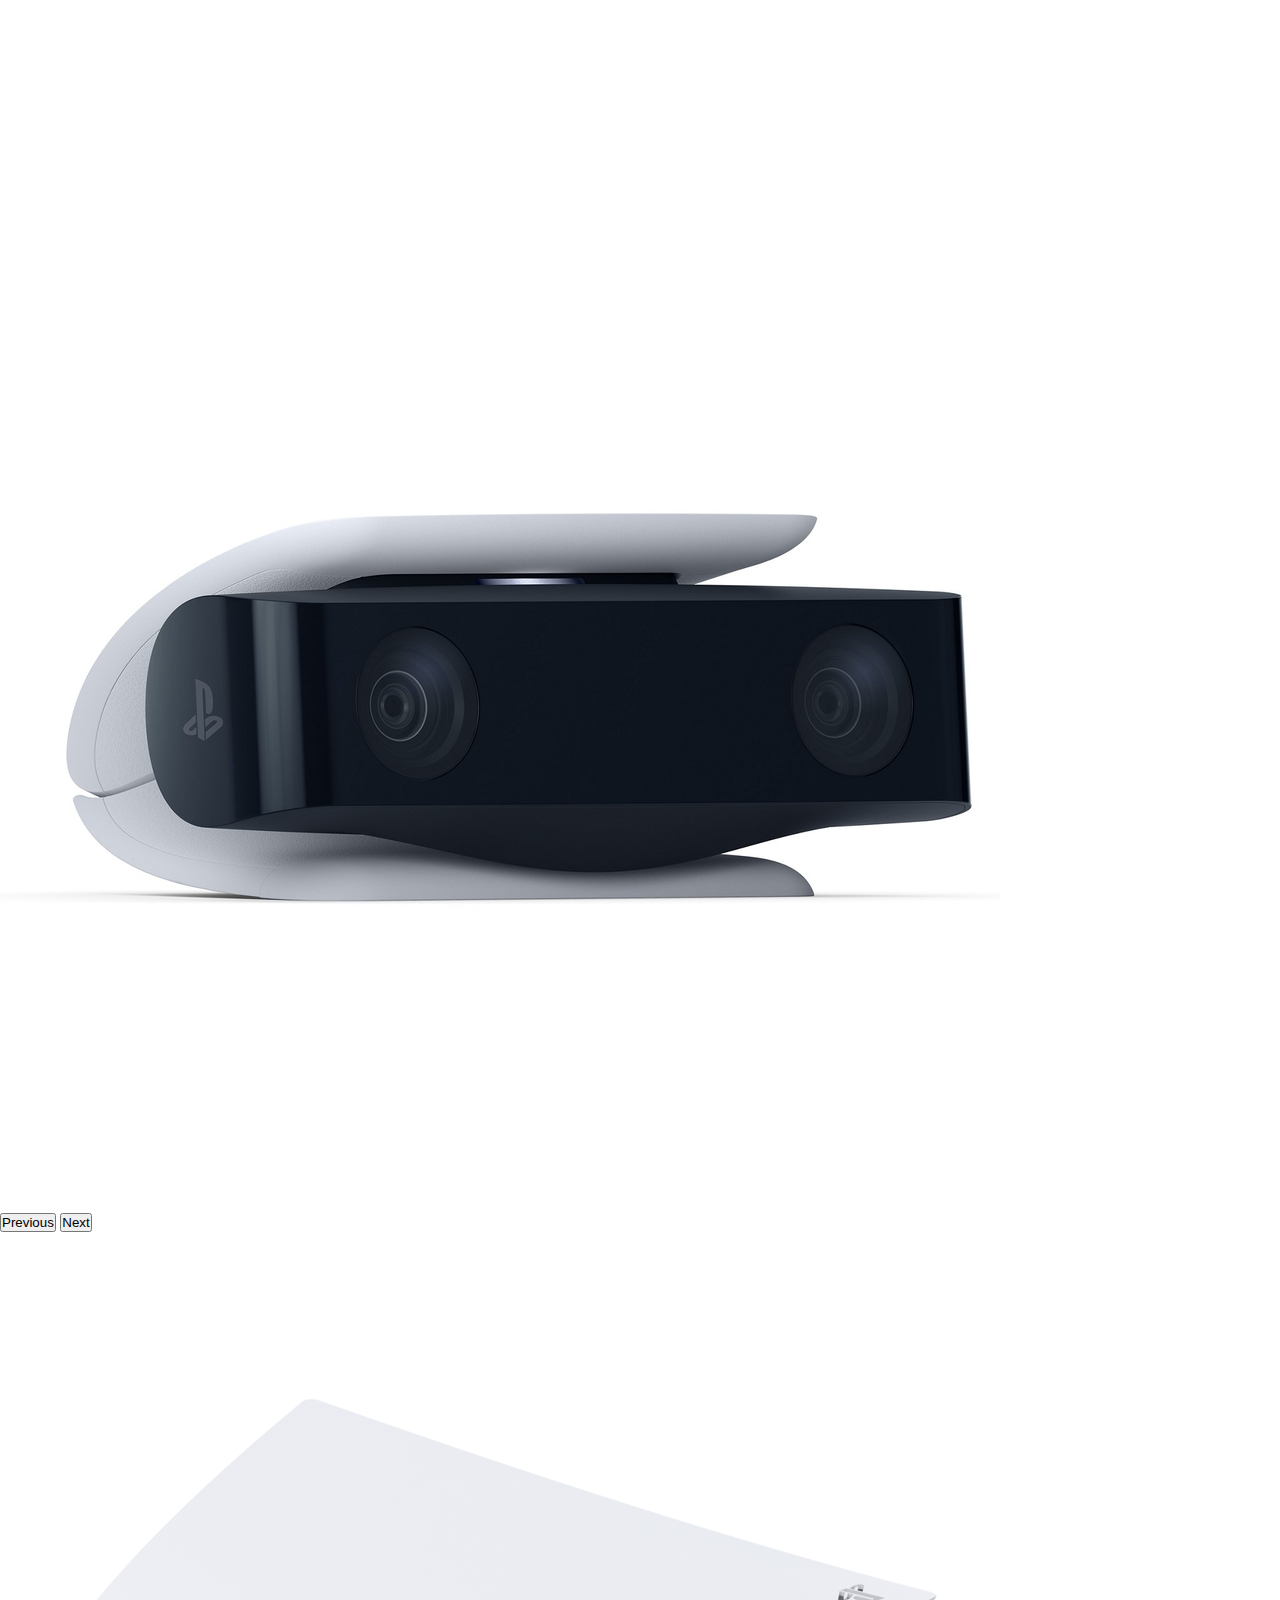
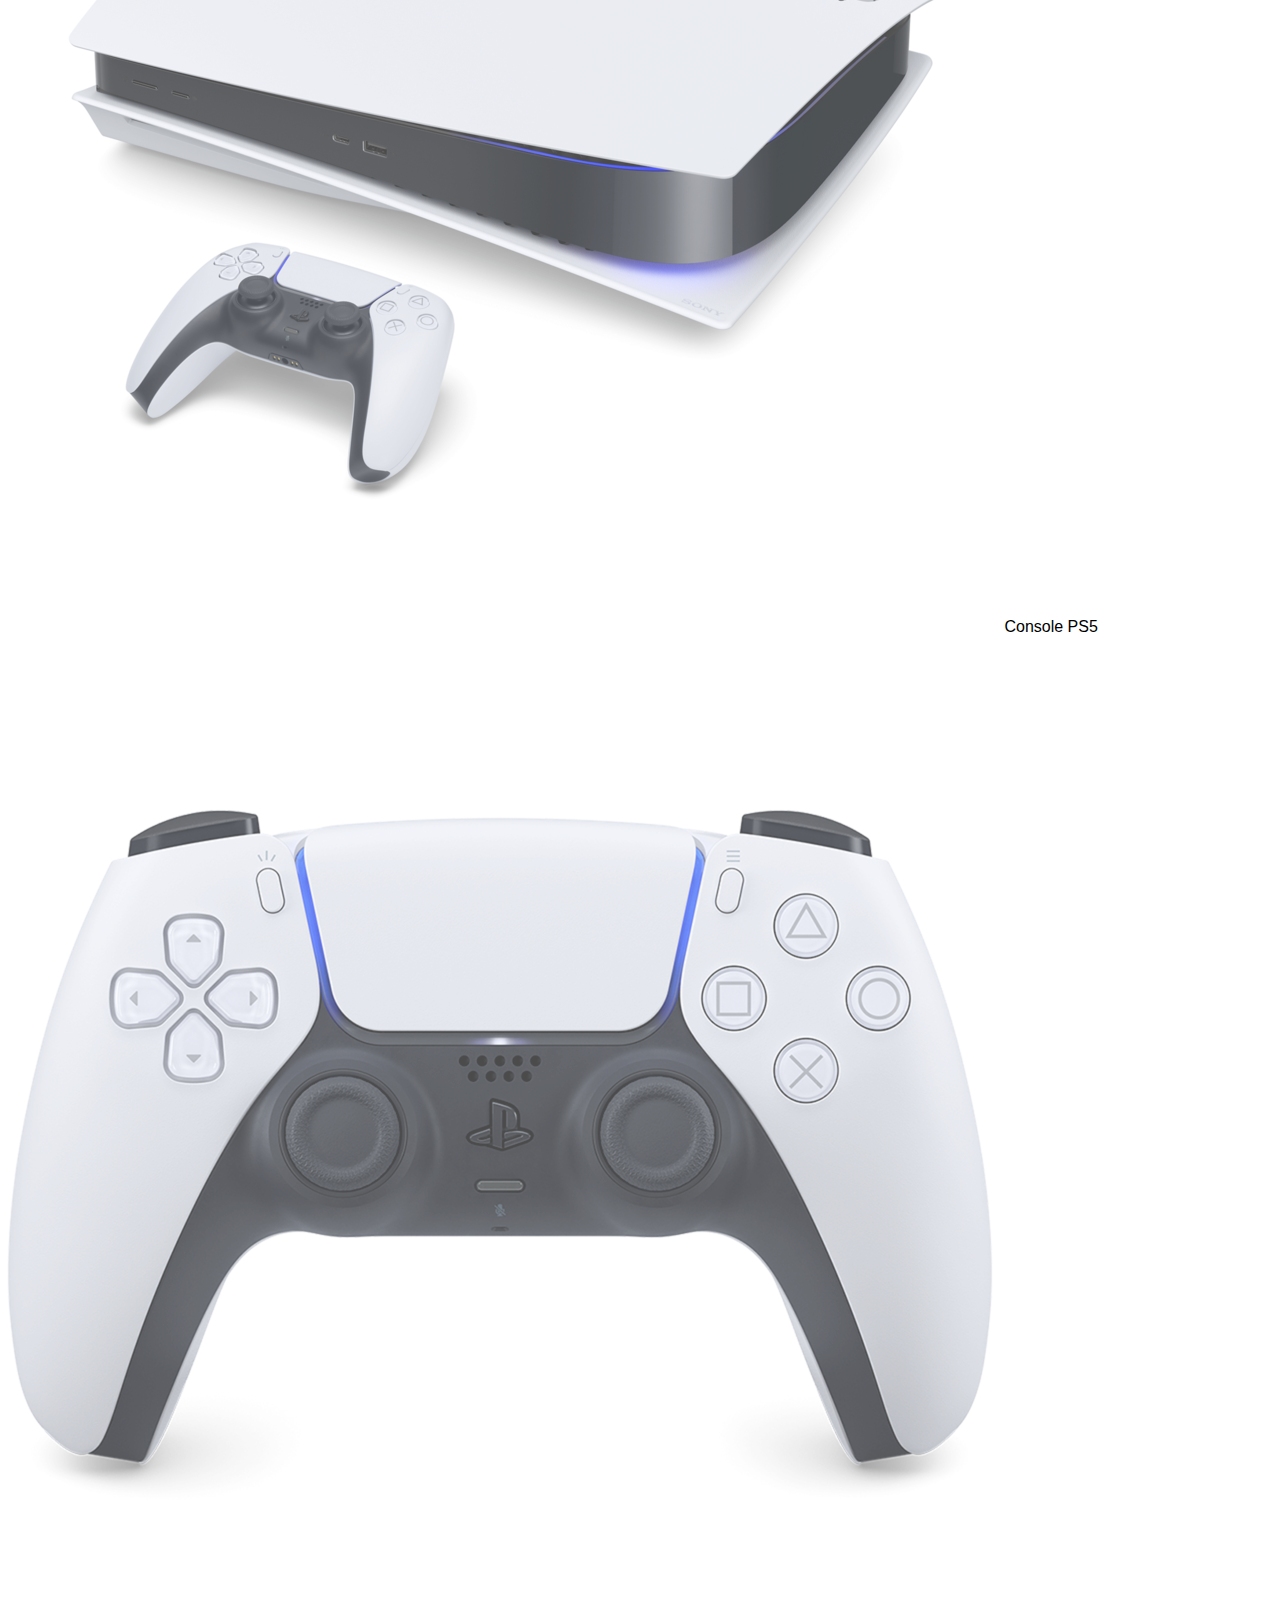
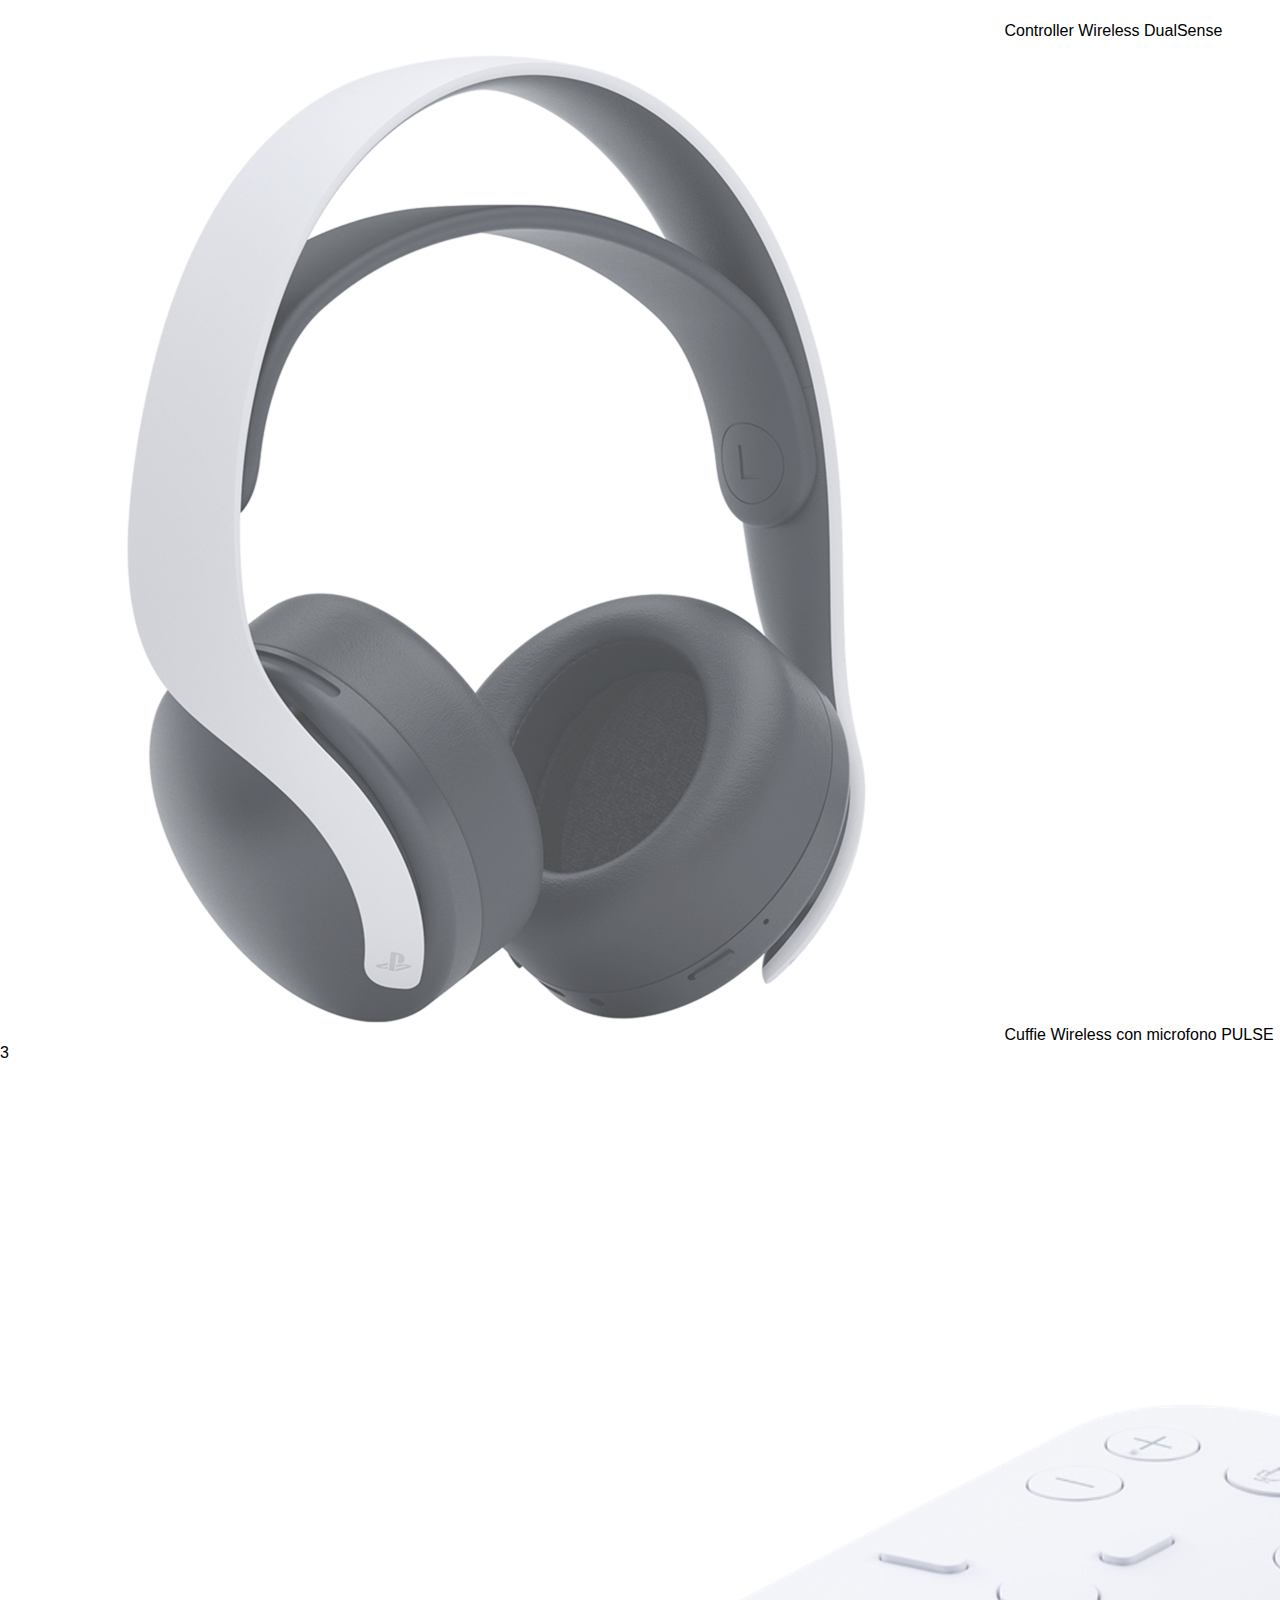
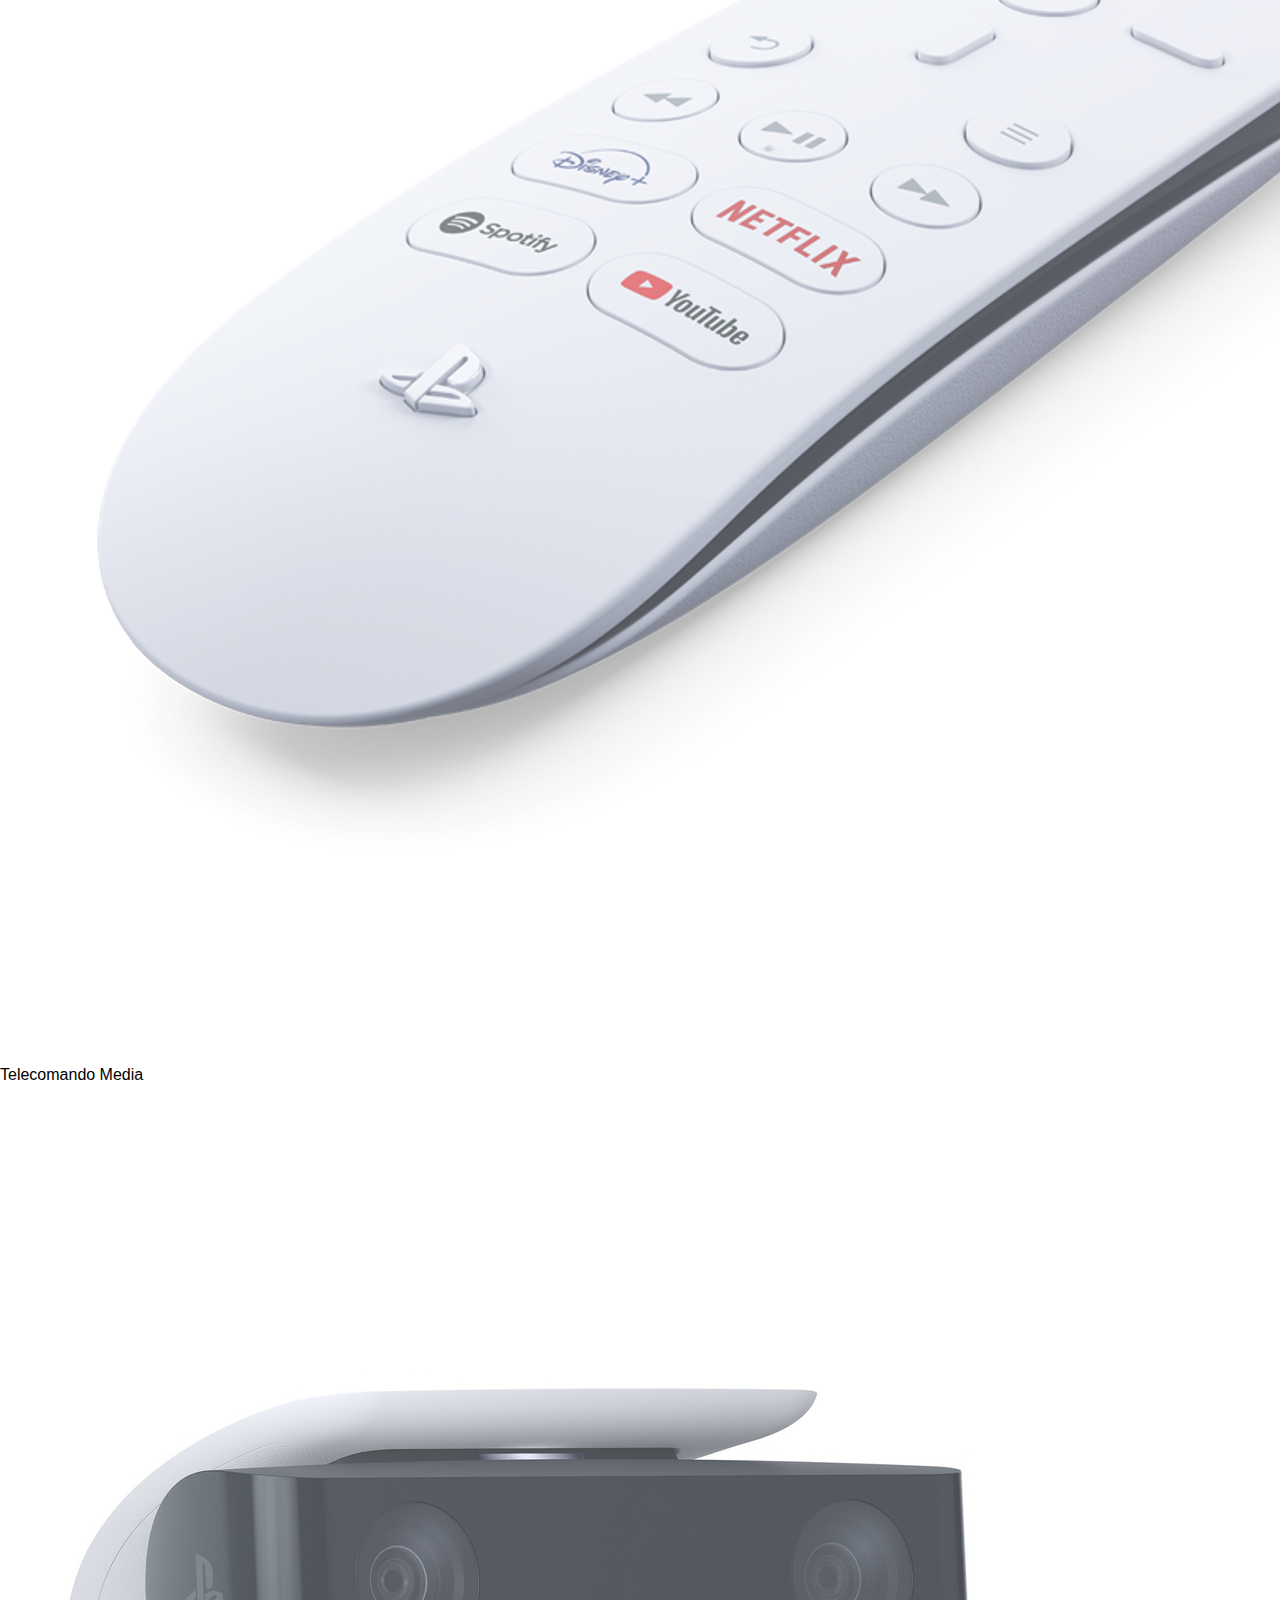
==== commit 4ccf694c: "Fine." ====
--- a/index.html
+++ b/index.html
@@ -24,11 +24,7 @@
             <div class="container">
                 <div class="row">
                     <div class="col-12 ">
-
-
-
                         <img src="img/sony_logo.svg" class="logo" alt="Sony Logo">
-
                     </div>
                 </div>
             </div>
@@ -37,7 +33,7 @@
 
         <!--Header Bottom / Nav-->
         <div class="head-bottom  ">
-            <nav class="navbar navbar-expand-lg navbar-light ms_bg-navbar  ">
+            <nav class="navbar navbar-expand-lg navbar-light ms_bg-navbar">
                 <div class="container">
                     <a class="navbar-brand" href="#"> <img src="img/play_logo.svg" alt="PS Logo"> </a>
 
@@ -49,7 +45,6 @@
                     <div class="collapse navbar-collapse justify-content-start" id="navbarNav">
 
                         <ul class="navbar-nav">
-
                             <li class="nav-item dropdown">
                                 <a class="nav-link dropdown-toggle" href="#" id="navbarDarkDropdownMenuLink"
                                     role="button" data-bs-toggle="dropdown" aria-expanded="false">
@@ -62,7 +57,6 @@
                                     <li><a class="dropdown-item" href="#">PS VR</a></li>
                                 </ul>
                             </li>
-
                             <li class="nav-item dropdown">
                                 <a class="nav-link dropdown-toggle" href="#" id="navbarDarkDropdownMenuLink"
                                     role="button" data-bs-toggle="dropdown" aria-expanded="false">
@@ -75,9 +69,6 @@
                                     <li><a class="dropdown-item" href="#">PS4 PRO</a></li>
                                 </ul>
                             </li>
-
-
-
                             <li class="nav-item dropdown">
                                 <a class="nav-link dropdown-toggle" href="#" id="navbarDarkDropdownMenuLink"
                                     role="button" data-bs-toggle="dropdown" aria-expanded="false">
@@ -89,8 +80,6 @@
                                     <li><a class="dropdown-item" href="#">PS Now</a></li>
                                 </ul>
                             </li>
-
-
                             <li class="nav-item dropdown">
                                 <a class="nav-link dropdown-toggle" href="#" id="navbarDarkDropdownMenuLink"
                                     role="button" data-bs-toggle="dropdown" aria-expanded="false">
@@ -100,11 +89,8 @@
                                     aria-labelledby="navbarDarkDropdownMenuLink">
                                     <li><a class="dropdown-item" href="#">PS Blog</a></li>
                                     <li><a class="dropdown-item" href="#">Questo mese su PS</a></li>
-                                    
                                 </ul>
                             </li>
-
-
                             <li class="nav-item dropdown">
                                 <a class="nav-link dropdown-toggle" href="#" id="navbarDarkDropdownMenuLink"
                                     role="button" data-bs-toggle="dropdown" aria-expanded="false">
@@ -114,11 +100,8 @@
                                     aria-labelledby="navbarDarkDropdownMenuLink">
                                     <li><a class="dropdown-item" href="#">Digital Games</a></li>
                                     <li><a class="dropdown-item" href="#">PS Gear</a></li>
-                                   
                                 </ul>
                             </li>
-
-
                             <li class="nav-item dropdown">
                                 <a class="nav-link dropdown-toggle" href="#" id="navbarDarkDropdownMenuLink"
                                     role="button" data-bs-toggle="dropdown" aria-expanded="false">
@@ -128,14 +111,10 @@
                                     aria-labelledby="navbarDarkDropdownMenuLink">
                                     <li><a class="dropdown-item" href="#">Supporto</a></li>
                                     <li><a class="dropdown-item" href="#">Stato del PSN</a></li>
-                                    
                                 </ul>
                             </li>
-
-
                         </ul>
                     </div>
-
                     <div class="collapse navbar-collapse justify-content-end" id="navbarNav">
                         <ul class="navbar-nav">
                             <li class="nav-item">
@@ -147,8 +126,8 @@
                                 </button>
                             </li>
                             <li class="nav-item">
-                                
-                                <a href="#"> <img src="img/lens.svg" class="nav-link search-logo " data-bs-toggle="modal" alt="Search"> </a>
+                                <a href="#"> <img src="img/lens.svg" class="nav-link search-logo "
+                                        data-bs-toggle="modal" alt="Search"> </a>
                             </li>
                         </ul>
                     </div>
@@ -162,123 +141,62 @@
     <!--FINE HEADER-->
 
 
-    <!----------JUMBO VIDEO PROVA------------->
+    <!--JUMBO VIDEO-->
     <div class="jumbo">
-        <!-- This div is  intentionally blank. It creates the transparent black overlay over the video which you can modify in the CSS -->
-        <div class="overlay"></div>
-
-        <!-- The HTML5 video element that will create the background video on the header -->
         <video playsinline="playsinline" autoplay="autoplay" muted="muted" loop="loop">
             <source src="img/Returnal-video.mp4" type="video/mp4">
         </video>
 
-        <!-- The header content -->
         <div class="container h-100 d-flex flex-column justify-content-end">
-
             <div class="row">
                 <div class="col-6">
                     <img src="img/returnal-hero-banner-logo.png" class="display-3 w-100 mb-2 opacity-75 ms_logo"
                         alt="Returnal">
-
-                </div>
-            </div>
-
-
+                </div>
+            </div>
             <div class="row">
                 <div class="col-12 col-xxl-4 mb-5 text-white">
-
                     <h1 class="d-none d-sm-block opacity-50">Rompi il cerchio</h1>
-
                     <p class="my-4 d-none d-sm-block opacity-50">Rialzati dopo ogni sconfitta e affronta una nuova sfida
                         con ogni rinascita in questo
                         esplosivo
                         thriller fantascientifico, disponibile in esclusiva su PS5.</p>
-
                     <button class="btn rounded-pill ms_btn_red opacity-75" type="submit">Acquista Ora</button>
-
-                </div>
-
+                </div>
             </div>
         </div>
     </div>
-    </div>
-    </header>
-
-
-    <!----------//////////////JUMBO VIDEO PROVA------------->
-
-
-
-
-
-
-    <!--INIZIO JUMBO-->
-    <!--<section class="jumbo">
-        <div class="container text-white">
-
-            <div class="row">
-                <div class="col-12">
-                    <img src="img/returnal-hero-banner-logo.png" class="w-50 mb-5" alt="Returnal">
-                </div>
-            </div>
-
-            <div class="row">
-                <div class="col-12 col-xxl-4 mb-5">
-
-                    <h1>Rompi il cerchio</h1>
-
-                    <p class="my-4">Rialzati dopo ogni sconfitta e affronta una nuova sfida con ogni rinascita in questo
-                        esplosivo
-                        thriller fantascientifico, disponibile in esclusiva su PS5.</p>
-
-                    <button class="btn rounded-pill ms_btn_red" type="submit">Acquista Ora</button>
-
-                </div>
-
-            </div>
-        </div>
-    </section>-->
-    <!--FINE JUMBO-->
-
-
+    <!--///JUMBO VIDEO--->
 
     <!--GAMES-->
     <div class="row-games mt-4 mb-5">
         <div class="container">
-
             <div class="row g-4">
-
                 <div class="col-6 col-sm-4 col-xxl-2">
-                    <img src="img/returnal-listing-thumb-01-ps5.jpg" class="img-fluid ms_scale ms_border" alt="Returnal">
-                </div>
-
+                    <img src="img/returnal-listing-thumb-01-ps5.jpg" class="img-fluid ms_scale ms_border"
+                        alt="Returnal">
+                </div>
                 <div class="col-6 col-sm-4 col-xxl-2">
                     <img src="img/ratchet-and-clank-rift-apart-keyart.jpg" class=" img-fluid ms_scale ms_border"
                         alt="Ratchet and Clank">
                 </div>
-
                 <div class="col-6 col-sm-4 col-xxl-2">
                     <img src="img/marvel-s-guardians-of-the-galaxy_880x495.webp" class=" img-fluid ms_scale ms_border"
                         alt="guardians-of-the-galaxy">
                 </div>
-
                 <div class="col-6 col-sm-4 col-xxl-2">
                     <img src="img/Far-Cry-6.jpeg" class="img-fluid ms_scale ms_border" alt="Far Cry 6">
                 </div>
-
                 <div class="col-6 col-sm-4 col-xxl-2">
                     <img src="img/cod-vanguard.jpeg" class=" img-fluid ms_scale ms_border" alt="COD Vanguard">
                 </div>
-
                 <div class="col-6 col-sm-4 col-xxl-2">
                     <img src="img/gta-the-trilogy.jpeg" class=" img-fluid ms_scale ms_border" alt="GTA the Trilogy">
                 </div>
-
             </div>
         </div>
     </div>
     <!--///GAMES-->
-
 
 
     <!--INIZIO SECTION 1-->
@@ -302,19 +220,13 @@
             <div class="row d-flex align-items-center mb-5">
 
                 <div class="col-12 col-md-6">
-
-
                     <h2>Console PlayStation 5</h2>
-
                     <p class="text-muted">Sperimentate la nuova generazione di incredibili giochi PlayStation.</p>
-
                     <button class="btn btn-primary rounded-pill my-4" type="submit">Maggiori Informazioni</button>
-
-
                 </div>
 
                 <div class="col-12 col-md-6">
-                    <!------------PROVA SLIDE----------------->
+                    <!--SLIDE-->
                     <div id="carouselExampleControls" class="carousel slide" data-bs-ride="carousel">
                         <div class="carousel-inner">
                             <div class="carousel-item active">
@@ -344,46 +256,35 @@
                             <span class="visually-hidden">Next</span>
                         </button>
                     </div>
-                    <!------------//////PROVA SLIDE----------------->
-
-                    <!--<img src="img/playstation-5-thumb.png" class="img-fluid" alt="PS5">-->
-                </div>
-
+                    <!--///SLIDE-->
+                </div>
             </div>
         </div>
 
         <div class="container">
             <div class="row d-flex justify-content-center">
-
                 <div class="col-4 col-md-2 text-center">
                     <img src="img/playstation-5-thumb.png" class=" img-fluid ms_opacity" alt="PS5">
                     <span class="d-none d-md-block">Console PS5</span>
                 </div>
-
                 <div class="col-4 col-md-2 text-center">
                     <img src="img/joypad-thumb.png" class=" img-fluid ms_opacity" alt="PS5 Controller">
                     <span class="d-none d-md-block">Controller Wireless DualSense</span>
                 </div>
-
                 <div class="col-4 col-md-2 text-center">
                     <img src="img/headset-thumb.png" class=" img-fluid ms_opacity" alt="PS5 Cuffie">
                     <span class="d-none d-md-block">Cuffie Wireless con microfono PULSE 3</span>
                 </div>
-
                 <div class="col-4 col-md-2 text-center">
                     <img src="img/remote-thumb.png" class=" img-fluid ms_opacity" alt="PS5 Telecomando">
                     <span class="d-none d-md-block">Telecomando Media</span>
                 </div>
-
                 <div class="col-4 col-md-2 text-center">
                     <img src="img/camera-thumb.jpg" class=" img-fluid ms_opacity" alt="PS5 Camera">
                     <span class="d-none d-md-block">Telecamera HD</span>
                 </div>
-
-            </div>
-
-        </div>
-
+            </div>
+        </div>
     </section>
     <!--FINE SECTION 2-->
 
@@ -400,17 +301,12 @@
 
             <div class="row">
                 <div class="col-12 col-md-5">
-
                     <h2>Un'avventura cooperativa selvaggia ti attende</h2>
-
                     <p class="my-3">Trova un amico e partite insieme per l'avventura più folle delle vostre vite in It
                         Takes Two, un
                         gioco d'avventura cooperativa a piattaforme che stravolge il suo genere.</p>
-
                     <button class="btn rounded-pill ms_btn_red" type="submit">Acquista Ora</button>
-
-                </div>
-
+                </div>
             </div>
         </div>
 
@@ -420,7 +316,6 @@
 
     <!--INIZIO SECTION 4-->
     <section class="section-4 text-white py-5">
-
         <div class="container">
             <div class="row">
                 <div class="col-12">
@@ -428,91 +323,65 @@
                     <h4 class="pt-3 pb-3">Giochi incredibili per PS4 e PS5 disponibili ora</h4>
                 </div>
             </div>
-
             <div class="row g-3">
-
-                <div class="col-6 col-sm-4 col-xl-2 mb-5 text-center ms_scale">
-                    <img src="img/tony-hawks-pro-skater-1-2-store-art.jpg" class=" img-fluid" 
-                        alt="Tony Hawks">
+                <div class="col-6 col-sm-4 col-xl-2 mb-5 text-center ms_scale">
+                    <img src="img/tony-hawks-pro-skater-1-2-store-art.jpg" class=" img-fluid" alt="Tony Hawks">
                     <span> Tony Hawk's&#8482; Pro Skater&#8482; 1+ 2</span>
                 </div>
-
                 <div class="col-6 col-sm-4 col-xl-2 mb-5 text-center ms_scale">
                     <img src="img/crash-bandicoot-4-its-about-time-store-art.jpg" class="img-fluid "
                         alt="Crash Bandicoot">
                     <span> Crash Bandicoot 4: It's about time</span>
                 </div>
-
-                <div class="col-6 col-sm-4 col-xl-2 mb-5 text-center ms_scale">
-                    <img src="img/REVillage.png" class=" img-fluid " alt="Tony Hawks">
+                <div class="col-6 col-sm-4 col-xl-2 mb-5 text-center ms_scale">
+                    <img src="img/REVillage.png" class=" img-fluid " alt="Resident Evil Village">
                     <span> Resident Evil - Village</span>
                 </div>
-
-                <div class="col-6 col-sm-4 col-xl-2 mb-5 text-center ms_scale">
-                    <img src="img/battlefront.webp" class="img-fluid "
-                        alt="Tony Hawks">
+                <div class="col-6 col-sm-4 col-xl-2 mb-5 text-center ms_scale">
+                    <img src="img/battlefront.webp" class="img-fluid " alt="Star wars Battlefront">
                     <span> Star Wars&#8482; : Battlefront II</span>
                 </div>
-
-                <div class="col-6 col-sm-4 col-xl-2 mb-5 text-center ms_scale">
-                    <img src="img/kena.jpeg" class=" img-fluid " alt="Crash Bandicoot">
+                <div class="col-6 col-sm-4 col-xl-2 mb-5 text-center ms_scale">
+                    <img src="img/kena.jpeg" class=" img-fluid " alt="Kena - Bridge of Spirits">
                     <span> Kena - Bridge of Spirits</span>
                 </div>
-
-                <div class="col-6 col-sm-4 col-xl-2 mb-5 text-center ms_scale">
-                    <img src="img/cod.jpeg" class=" img-fluid " alt="Crash Bandicoot">
+                <div class="col-6 col-sm-4 col-xl-2 mb-5 text-center ms_scale">
+                    <img src="img/cod.jpeg" class=" img-fluid " alt="Call of Duty: Black Ops - Cold War">
                     <span> Call of Duty: Black Ops - Cold War</span>
                 </div>
-
-                <div class="col-6 col-sm-4 col-xl-2 mb-5 text-center ms_scale">
-                    <img src="img/jedi.webp" class="img-fluid "
-                        alt="Tony Hawks">
-                    <span> Star Wars&#8482;  - Jedi Fallen Order</span>
-                </div>
-
-                <div class="col-6 col-sm-4 col-xl-2 mb-5 text-center ms_scale">
-                    <img src="img/fortnite.jpeg" class="img-fluid "
-                        alt="Crash Bandicoot">
+                <div class="col-6 col-sm-4 col-xl-2 mb-5 text-center ms_scale">
+                    <img src="img/jedi.webp" class="img-fluid " alt="Star Wars Jedi Fallen Order">
+                    <span> Star Wars&#8482; - Jedi Fallen Order</span>
+                </div>
+                <div class="col-6 col-sm-4 col-xl-2 mb-5 text-center ms_scale">
+                    <img src="img/fortnite.jpeg" class="img-fluid " alt="Fortnite">
                     <span> Fortnite </span>
                 </div>
-
-                <div class="col-6 col-sm-4 col-xl-2 mb-5 text-center ms_scale">
-                    <img src="img/ghost.jpeg" class=" img-fluid " alt="Tony Hawks">
+                <div class="col-6 col-sm-4 col-xl-2 mb-5 text-center ms_scale">
+                    <img src="img/ghost.jpeg" class=" img-fluid " alt="Ghost of Thushima">
                     <span> Ghost of Thushima</span>
                 </div>
-
-                <div class="col-6 col-sm-4 col-xl-2 mb-5 text-center ms_scale">
-                    <img src="img/horizon.webp" class="img-fluid "
-                        alt="Tony Hawks">
+                <div class="col-6 col-sm-4 col-xl-2 mb-5 text-center ms_scale">
+                    <img src="img/horizon.webp" class="img-fluid " alt="Horizon: Zero Dawn">
                     <span> Horizon: Zero Dawn</span>
                 </div>
-
-                <div class="col-6 col-sm-4 col-xl-2 mb-5 text-center ms_scale">
-                    <img src="img/zombie.jpeg" class="img-fluid "
-                        alt="Crash Bandicoot">
+                <div class="col-6 col-sm-4 col-xl-2 mb-5 text-center ms_scale">
+                    <img src="img/zombie.jpeg" class="img-fluid " alt="Zombie Army 4: Dead War">
                     <span> Zombie Army 4: Dead War</span>
                 </div>
-
-                <div class="col-6 col-sm-4 col-xl-2 mb-5 text-center ms_scale">
-                    <img src="img/thewitcher.webp" class="img-fluid"
-                        alt="Crash Bandicoot">
+                <div class="col-6 col-sm-4 col-xl-2 mb-5 text-center ms_scale">
+                    <img src="img/thewitcher.webp" class="img-fluid" alt="The Witcher 3: Wild Hunt">
                     <span> The Witcher 3: Wild Hunt</span>
                 </div>
-
-            </div>
-
-        </div>
-
+            </div>
+        </div>
     </section>
     <!--FINE SECTION 4-->
 
 
     <!--INIZIO SECTION 5-->
-
     <section class="section-5 text-center my-5">
-
-        <div class="container">
-
+        <div class="container">
             <div class="row">
                 <div class="col-12">
                     <h2> Esplora PlayStation 4</h2>
@@ -523,13 +392,10 @@
             </div>
         </div>
 
-
-
-        <!--CAROUSEL BOH-->
+        <!--Carousel-->
         <div class="container">
             <div class="row">
                 <div class="col-12">
-
                     <div id="carouselExampleIndicators" class="carousel slide carousel-dark d-none d-md-block"
                         data-bs-ride="carousel">
                         <div class="carousel-indicators">
@@ -562,72 +428,38 @@
                             <span class="visually-hidden">Next</span>
                         </button>
                     </div>
-
-                </div>
-
-            </div>
-
-        </div>
-
-        <!--///CAROUSEL BOH-->
-
-
-
-
-        <div class="container">
-
-            <div class="row">
-
+                </div>
+            </div>
+        </div>
+        <!--///Carousel-->
+
+        <div class="container">
+            <div class="row">
                 <div class="col-12 col-md-4 ">
-
                     <img src="img/ps4-slim-homepage-image-block.jpg" class="img-fluid" alt="PS4">
-
                     <h2>PlayStation 4</h2>
-
                     <p class="text-muted">Giochi incredibili live su PS4, con 1 TB di spazio di archiviazione.</p>
-
                     <button class="btn btn-primary rounded-pill my-4" type="submit">Scopri di più</button>
-
-                </div>
-
-
-
+                </div>
 
                 <div class="col-12 col-md-4 ">
-
                     <img src="img/double11-202010-tw-psvr.jpg" class="img-fluid" alt="PS VR">
-
                     <h2>PlayStation VR</h2>
-
                     <p class="text-muted">Oltre 500 titoli ed esperienze di gioco. <br> Scoprili tutti.</p>
-
                     <button class="btn btn-primary rounded-pill my-4" type="submit">Scopri di più</button>
-
-                </div>
-
-
+                </div>
 
                 <div class="col-12 col-md-4 ">
-
                     <img src="img/dualshock-4-listing-thumb.jpg" class="img-fluid" alt="">
-
                     <h2>Accessori</h2>
-
                     <p class="text-muted">Migliora la tua esperienza PS4 con una gamma di accessori ufficiali.</p>
-
                     <button class="btn btn-primary rounded-pill my-4" type="submit">Scopri di più</button>
-
-                </div>
-
-            </div>
-        </div>
-
-    </section>
-
+                </div>
+            </div>
+        </div>
+
+    </section>
     <!--FINE SECTION 5-->
-
-
-
 
 
     <!--INIZIO SECTION 6-->
@@ -636,23 +468,16 @@
         <div class="container">
             <div class="row">
                 <div class="col-12 col-md-6 d-flex flex-column justify-content-center align-items-start">
-
                     <img src="img/ps-plus-logo.png" class="img-fluid w-75 mb-4" alt="PS PLUS">
-
                     <p>Migliora la tua esperienza Playstation con l'accesso a multigiocatore online, giochi mensili,
                         sconti esclusivi e altro ancora.</p>
-
                     <button class="btn btn-primary rounded-pill mt-3 mb-3" type="submit">Esplora PlayStation
                         Plus</button>
                 </div>
 
                 <div class="col-12 col-md-6 d-none d-md-block">
-
                     <img src="img/ps-plus-april-monthly-games-featured-image-block.png" class="img-fluid " alt="">
-
-                </div>
-
-
+                </div>
             </div>
         </div>
 
@@ -665,11 +490,9 @@
     <section class="section-7 my-5">
 
         <div class="container">
-
             <div class="row ">
                 <div class="col-12 text-center">
                     <h2 class=""> Nuovi sconti sul PlayStation Store</h2>
-
                     <p class="text-muted mt-3 mb-5">Sconti pazzeschi, collezioni curate e saldi stagionali su PS5, PS4 e
                         PS VR,
                         tutti in un unico posto.
@@ -678,23 +501,19 @@
             </div>
 
             <div class="row g-3 mb-5">
-
                 <div class="col-12 col-md-4 ">
-                    <a href="#"> <img src="img/playstation-store-games-under-20-spotlight.jpg" class="img-fluid " alt=""> </a> 
-                </div>
-
+                    <a href="#"> <img src="img/playstation-store-games-under-20-spotlight.jpg" class="img-fluid "
+                            alt=""> </a>
+                </div>
                 <div class="col-12 col-md-4 ">
-                  <a href="#"> <img src="img/playstation-store-golden-week-sale-spotlight.jpg" class="img-fluid" alt=""> </a> 
-                </div>
-
+                    <a href="#"> <img src="img/playstation-store-golden-week-sale-spotlight.jpg" class="img-fluid"
+                            alt=""> </a>
+                </div>
                 <div class="col-12 col-md-4 ">
-
-                    <a href="#">  <img src="img/playstation-store-free-to-play-spotlight.png" class="img-fluid" alt=""> </a> 
-
-                </div>
-
-            </div>
-
+                    <a href="#"> <img src="img/playstation-store-free-to-play-spotlight.png" class="img-fluid" alt="">
+                    </a>
+                </div>
+            </div>
         </div>
 
     </section>
@@ -707,30 +526,22 @@
         <div class="container">
             <div class="row">
                 <div class="col-12 col-md-6 d-flex flex-column justify-content-center align-items-start">
-
                     <img src="img/ps-now-logo-two-column.png" class="img-fluid w-75 mb-4" alt="PS NOW">
-
                     <p class="text-white">Ottieni l'accesso immediato ad una vastissima raccolta di oltre 800 giochi per
                         PS4, PS3 e PS2
                         su PS4 o PC Windows, con nuovi titoli aggiunti ogni mese.
                     </p>
-
-                    <button class="btn btn-light rounded-pill mt-3 mb-3 bnt_grey" type="submit">Esplora PlayStation Now</button>
-
-                </div>
-
+                    <button class="btn btn-light rounded-pill mt-3 mb-3 bnt_grey" type="submit">Esplora PlayStation
+                        Now</button>
+                </div>
                 <div class="col-12 col-md-6 d-none d-md-block">
-
                     <img src="img/ps-now-april-featured-image-block.png" class="img-fluid" alt="PS Now April">
-
-                </div>
-
+                </div>
             </div>
         </div>
 
     </section>
     <!--FINE SECTION 8-->
-
 
 
     <!--INIZIO SECTION 9-->
@@ -743,35 +554,28 @@
                     <h2> Seguici sui Social Media</h2>
                 </div>
             </div>
-
             <div class="row g-2 ">
-
                 <div class="col-6 col-sm-3 ">
                     <a href="#">
                         <img src="img/twitter.jpg" class="img-fluid ms_opacity" alt="Twitter">
                     </a>
                 </div>
-
                 <div class="col-6 col-sm-3 ">
                     <a href="#">
                         <img src="img/facebook.jpg" class="img-fluid ms_opacity" alt="Facebook">
                     </a>
                 </div>
-
                 <div class="col-6 col-sm-3 ">
                     <a href="#">
                         <img src="img/instagram.jpg" class="img-fluid ms_opacity" alt="Instagram">
                     </a>
                 </div>
-
                 <div class="col-6 col-sm-3 ">
                     <a href="#">
                         <img src="img/youtube.png" class="img-fluid ms_opacity" alt="Youtube">
                     </a>
                 </div>
-
-            </div>
-
+            </div>
         </div>
 
     </section>
@@ -784,18 +588,14 @@
         <!--Footer Top-->
         <div class="footer-top text-white pt-5 pb-5">
             <div class="container">
-
                 <div class="row ">
                     <div class="col-12 col-lg-6">
                         <img src="img/ps-footer.svg" class="pslogo_foot mt-5 mb-4" alt="PS Logo">
-
                         <div class="d-flex">
                             <img src="img/language-globe.svg" class="globe mb-5 pe-3" alt="Globe">
                             <a href="#"> Country / Region: Italy </a>
                         </div>
                     </div>
-
-
                     <div class="col-12 col-md-4 col-lg-2">
                         <ul class="list-unstyled">
                             <li><a href="#"> Supporto</a></li>
@@ -806,7 +606,6 @@
                             <li><a href="#"> Chi Siamo </a></li>
                         </ul>
                     </div>
-
                     <div class="col-12 col-md-4 col-lg-2">
                         <ul class="list-unstyled">
                             <li><a href="#"> Termini di annullamento</a></li>
@@ -816,10 +615,8 @@
                             <li><a href="#"> Lavora con noi </a></li>
                             <li><a href="#"> Playstation e l'ambiente </a></li>
                             <li><a href="#"> Mappa del sito</a></li>
-
                         </ul>
                     </div>
-
                     <div class="col-12 col-md-4 col-lg-2">
                         <ul class="list-unstyled">
                             <li><a href="#"> Facebook</a></li>
@@ -828,22 +625,16 @@
                             <li><a href="#"> Instagram </a></li>
                         </ul>
                     </div>
-
-                    <!--PROMEMORIA: MANCA LA VERSIONE FOOTER XXL-->
-                </div>
-
-            </div>
-
+                </div>
+            </div>
         </div>
         <!--///Footer Top-->
-
 
         <!--Footer Bottom-->
         <div class="footer-bottom pt-5 pb-5 ">
             <div class="container text-white">
                 <div class="row">
                     <div class="col-12 col-md-6">
-
                         <img src="img/sie-logo.svg" class="w-25" alt="SI Logo">
                         <p class="py-3">
                             Website ©2021 Sony Interactive Entertainment Europe Limited. Tutti i contenuti, nomi dei
@@ -853,35 +644,12 @@
                         </p>
                     </div>
                 </div>
-
-            </div>
-
-        </div>
-
+            </div>
+        </div>
         <!--///Footer Bottom-->
 
     </footer>
     <!--FINE FOOTER-->
-
-
-
-
-
-
-
-
-
-
-
-
-
-
-
-
-
-
-
-
 
     <script src="https://cdn.jsdelivr.net/npm/bootstrap@5.1.3/dist/js/bootstrap.bundle.min.js"
         integrity="sha384-ka7Sk0Gln4gmtz2MlQnikT1wXgYsOg+OMhuP+IlRH9sENBO0LRn5q+8nbTov4+1p"
--- a/css/style.css
+++ b/css/style.css
@@ -8,26 +8,10 @@
     font-family: Arial, Helvetica, sans-serif;
 }
 
-
-.box {
-    height: 120px;
-    width: 230px;
-    background-color: rgb(68, 169, 236);
-    border: 1px solid black;
-}
-
-.box2 {
-    width: 100%;
-    background-color: blue;
-}
-
-
-
 /*HEADER*/
 header {
     height: 120px;
     background-color: white;
-    ;
 }
 
 .head-top {
@@ -37,24 +21,19 @@
     text-align: right;
     line-height: 40px;
     z-index: 999;
-   
-}
-
+}
 
 .logo {
     width: 120px;
 }
 
-
 .search-logo {
     width: 40px;
 }
 
-
 .nav-item a:hover {
     border-bottom: 2px solid blue;
 }
-
 
 .ms_btn_red {
     background-color: rgb(255, 38, 0);
@@ -71,13 +50,12 @@
     border: none;
 }
 
-
 .bnt_grey:hover {
     background-color: rgb(204, 203, 203);
 }
 
 
-/*------------------JUMBO VIDEO PROVA-------------------*/
+/*-JUMBO VIDEO-*/
 .jumbo {
     position: relative;
     background-color: black;
@@ -107,22 +85,9 @@
     z-index: 2;
 }
 
-.jumbo .overlay {
-    position: absolute;
-    top: 0;
-    left: 0;
-    height: 100%;
-    width: 100%;
-    background-color: black;
-    opacity: 0.5;
-    z-index: 1;
-}
-
 .ms_logo {
     margin-left: -20x;
 }
-
-/* Media Query for devices withi coarse pointers and no hover functionality */
 
 /* This will use a fallback image instead of a video for devices that commonly do not support the HTML5 video element */
 
@@ -132,46 +97,32 @@
         background-image: url("../img/jumbo-bg.png");
         background-position: center;
         background-size: cover;
-
         display: flex;
         align-items: flex-end;
     }
-
-
-
     .jumbo video {
         display: block;
     }
 }
 
------------------------------------------------
 /*JUMBO*/
-
 .jumbo {
     height: 600px;
     background-image: url("../img/jumbo-bg.png");
-
-
     background-position: center;
     background-size: cover;
-
     display: flex;
     align-items: flex-end;
 }
 
-.row-games {
-    /*background-color: lightskyblue;*/
-}
-
+/*ROW GAMES*/
 .row-games img {
     width: 100%;
     height: 100%;
-
     border-radius: 10%; 
 }
 
 .ms_border:hover {
-    
     border: 6px solid rgb(9, 112, 247);
 }
 
@@ -186,19 +137,6 @@
 
 .prova:hover {
     transform: scale(1.1);
-}
-
-
-
-
-/*SECTION-1*/
-/*.section-1 {
-    background-color: mediumseagreen;*/
-}
-
-/*SECTION-2*/
-.section-2 {
-    background-color: mediumslateblue;
 }
 
 /*SECTION-3*/
@@ -207,7 +145,6 @@
     background-image: url("../img/it-takes-two-hero-banner-desktop.jpg");
     background-position: center;
     background-size: cover;
-
     display: flex;
     align-items: flex-end;
 }
@@ -220,7 +157,6 @@
 .section-4 .row img {
     width: 100%;
     height: 100%;
-
     object-fit: cover;
     border-radius: 10%;
 }
@@ -238,10 +174,9 @@
     cursor: grab;
   }
 
-/*SECTION-5*/
-.section-5 {
+/*SECTION-5-7-9*/
+.section-5, .section-7, .section-9   {
     background-color: white;
-
 }
 
 .section-5 .row img {
@@ -253,29 +188,15 @@
     background-color: lightgray;
 }
 
-/*SECTION-7*/
-.section-7 {
-    background-color: white;
-}
-
 /*SECTION-8*/
 .section-8 {
     background-color: rgb(17, 28, 92);
 }
 
 /*SECTION-9*/
-.section-9 {
-    background-color: white;
-}
-
-
-
 .section-9 img {
     object-fit: contain;
-    /*min-width: 100px;
-        max-width: 150px;*/
-}
-
+}
 
 /*FOOTER*/
 footer {
@@ -304,3 +225,32 @@
 
 .footer-bottom {}
 
+
+
+/*DEBUG*/
+
+.row-games {
+    /*background-color: lightskyblue;*/
+}
+
+/*SECTION-1*/
+/*.section-1 {
+    background-color: mediumseagreen;*/
+}
+
+/*SECTION-2*/
+.section-2 {
+   /* background-color: mediumslateblue;*/
+}
+
+/*.box {
+    height: 120px;
+    width: 230px;
+    background-color: rgb(68, 169, 236);
+    border: 1px solid black;
+}
+
+.box2 {
+    width: 100%;
+    background-color: blue;
+}*/